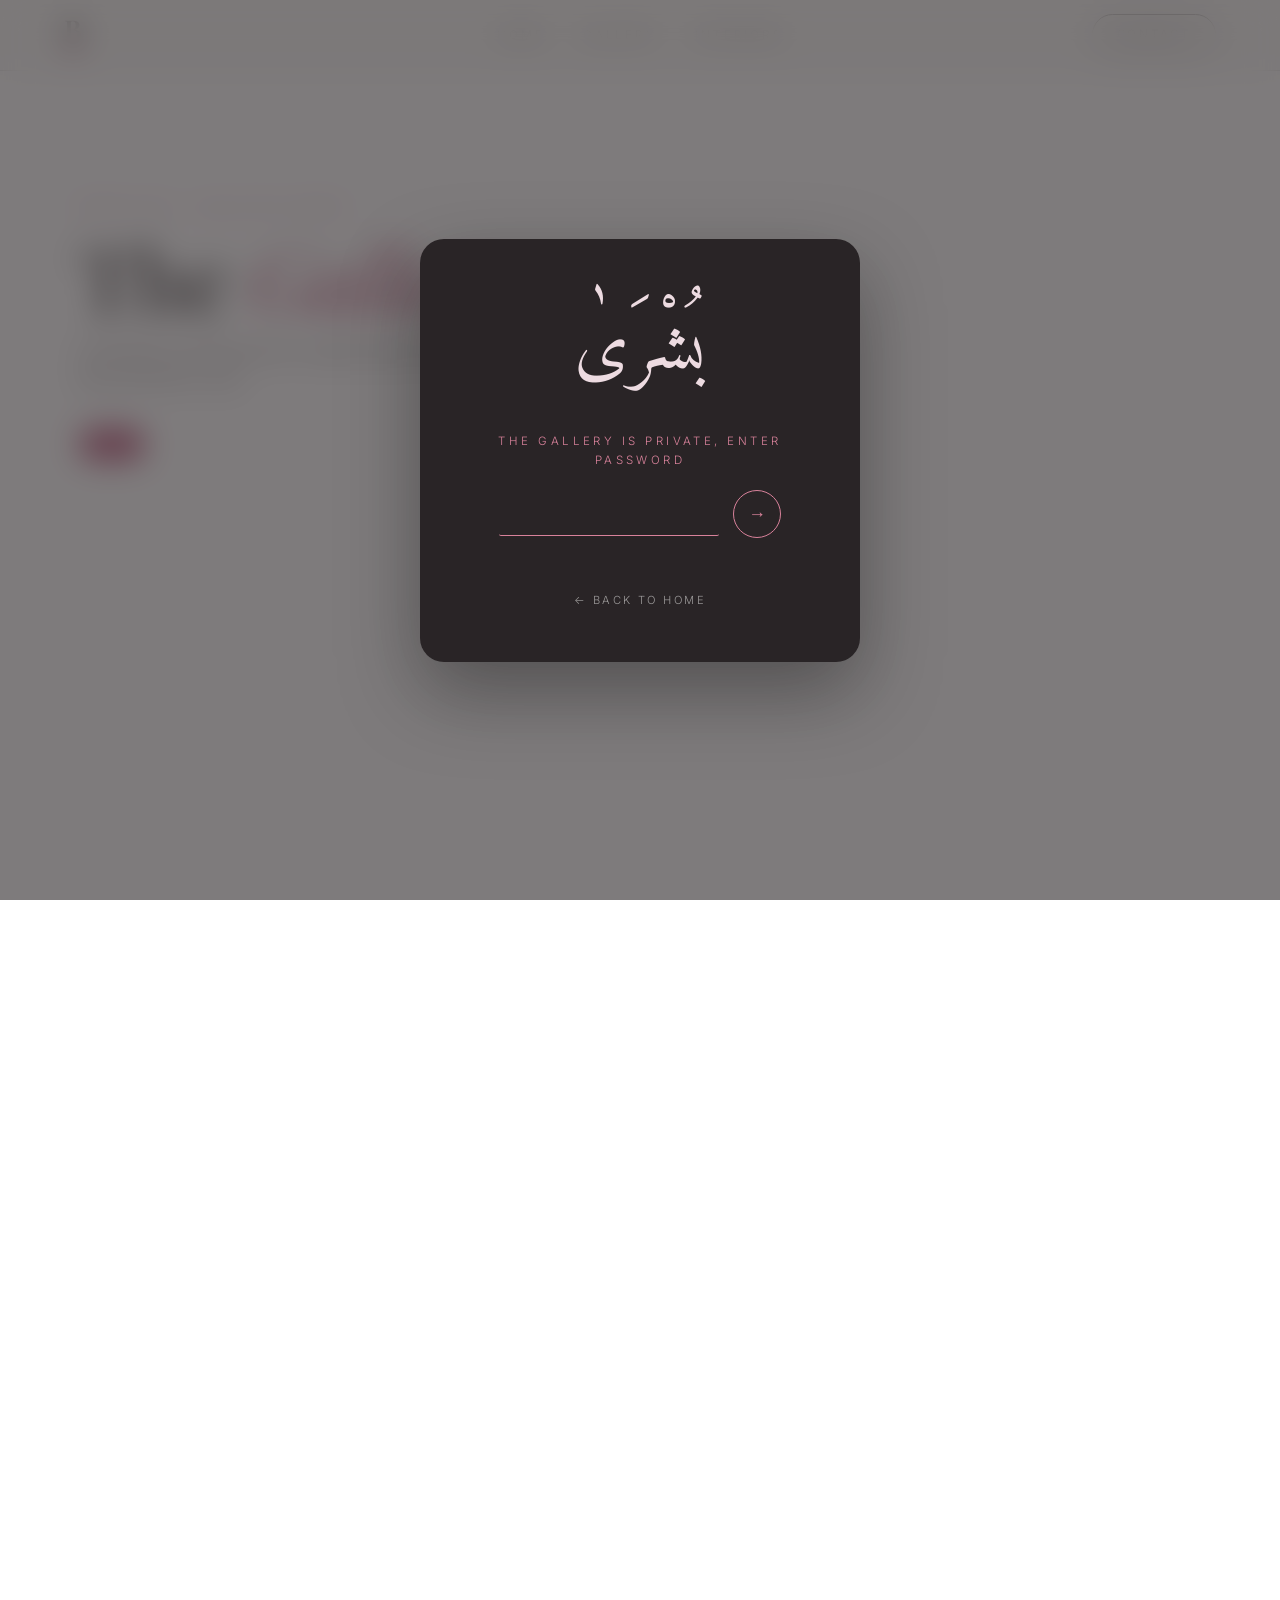
==== gallery/index.html @ fc24ad53 "Open the site; gate only the gallery behind a password popup - Remove the full-screen password gate " ====
<!DOCTYPE html>
<html lang="en">
<head>
  <meta charset="UTF-8" />
  <meta name="viewport" content="width=device-width, initial-scale=1.0" />
  <title>Gallery · Boshra</title>
  <meta name="description" content="Boshra, modest fashion model. The full gallery: campaigns and editorials for modest fashion brands." />
  <meta property="og:type" content="website" />
  <meta property="og:url" content="https://boshrabelal.com/gallery" />
  <meta property="og:title" content="Gallery · Boshra" />
  <meta property="og:description" content="Campaigns and editorials for modest fashion brands." />
  <link rel="canonical" href="https://boshrabelal.com/gallery" />
  <meta name="theme-color" content="#292426" />
  <link rel="icon" href="/assets/favicon.svg?v=40" type="image/svg+xml" />
  <link rel="apple-touch-icon" href="/assets/notion/dot-pink-tile.png?v=40" />
  <link rel="preconnect" href="https://fonts.googleapis.com" />
  <link rel="preconnect" href="https://fonts.gstatic.com" crossorigin />
  <link href="https://fonts.googleapis.com/css2?family=Playfair+Display:ital,wght@0,400;0,500;0,600;1,400;1,500&family=Inter:wght@300;400;500&family=Amiri:ital@0;1&display=swap" rel="stylesheet" />
  <link rel="stylesheet" href="/css/style.css?v=40" />
</head>
<body class="subpage is-locked">

  <!-- Password popup: the photos stay hidden until it is answered -->
  <div class="gate gate--modal" id="gate" hidden>
    <div class="gate__card" role="dialog" aria-modal="true" aria-labelledby="gateLabel">
      <span class="gate__ar" lang="ar" dir="rtl">بُشْرَىٰ</span>
      <p class="gate__label" id="gateLabel">The gallery is private, enter password</p>
      <form class="gate__form" id="gateForm">
        <input class="gate__input" id="gateInput" type="password" inputmode="numeric" autocomplete="off" aria-label="Password" />
        <button class="gate__btn" type="submit" aria-label="Enter">→</button>
      </form>
      <p class="gate__error" id="gateError" role="alert"></p>
      <a class="gate__back" href="/">← Back to home</a>
    </div>
  </div>

  <!-- Scroll progress -->
  <div class="progress" id="progress" aria-hidden="true"></div>

  <!-- Header -->
  <header class="header is-scrolled" id="header">
    <a href="/" class="header__logo" aria-label="Boshra, home"><span class="header__logo-b">B</span><span class="header__logo-dot" aria-hidden="true"></span></a>
    <nav class="header__nav" id="nav">
      <a href="/">Home</a>
      <a href="/gallery" aria-current="page">Gallery</a>
      <a href="/interiors">Interiors</a>
      <a href="/#contact" class="nav__contact">Contact</a>
    </nav>
    <a href="/#contact" class="header__cta">Contact</a>
    <button class="header__burger" id="burger" aria-label="Menu" aria-expanded="false" aria-controls="nav">
      <span></span><span></span>
    </button>
  </header>

  <main>

    <!-- Page head -->
    <section class="pagehead section">
      <p class="pagehead__eyebrow reveal">Modeling · Selected Work</p>
      <h1 class="pagehead__title reveal">The <em>Gallery</em></h1>
      <p class="pagehead__sub reveal">Campaigns and editorials for modest fashion brands. Filter by brand, tap any photo to view.</p>

      <div class="chips reveal">
        <button class="chip is-active" data-brand="all">All</button>

        <div class="filter" id="filter">
          <button class="chip chip--filter" id="filterBtn" aria-haspopup="listbox" aria-expanded="false">
            <svg viewBox="0 0 24 24" width="13" height="13" fill="none" stroke="currentColor" stroke-width="1.8" aria-hidden="true">
              <path d="M3 5h18M6 12h12M10 19h4" stroke-linecap="round"/>
            </svg>
            <span id="filterLabel">Filter by brand</span>
            <i class="filter__caret" aria-hidden="true"></i>
          </button>
          <div class="filter__menu" id="filterMenu" role="listbox" aria-label="Brands">
            <button class="filter__opt" role="option" aria-selected="false" data-brand="jude">Jude × Judelle</button>
            <button class="filter__opt" role="option" aria-selected="false" data-brand="tajan">Tajan Hijab</button>
            <button class="filter__opt" role="option" aria-selected="false" data-brand="blackcloset">The Black Closet</button>
            <button class="filter__opt" role="option" aria-selected="false" data-brand="sumaya">Sumaya Couture</button>
            <button class="filter__opt" role="option" aria-selected="false" data-brand="haize">Haize the Label</button>
            <button class="filter__opt" role="option" aria-selected="false" data-brand="bynusayba">By Nusayba</button>
            <button class="filter__opt" role="option" aria-selected="false" data-brand="hayaa">Hayaa Fashion</button>
            <button class="filter__opt" role="option" aria-selected="false" data-brand="ibriz">Ibriz Abaya</button>
            <button class="filter__opt" role="option" aria-selected="false" data-brand="jamila">Jamila</button>
            <button class="filter__opt" role="option" aria-selected="false" data-brand="lilly">Lilly</button>
            <button class="filter__opt" role="option" aria-selected="false" data-brand="modesty">Modesty Abaya</button>
            <button class="filter__opt" role="option" aria-selected="false" data-brand="qibla">Qibla</button>
            <button class="filter__opt" role="option" aria-selected="false" data-brand="sjaal">Sjaal</button>
          </div>
        </div>
      </div>
    </section>

    <!-- Grid -->
    <section class="section" style="padding-top: 2.5rem;">
      <div class="ggrid" id="ggrid">
        <figure class="gitem" data-brand="jude" data-name="Jude × Judelle">
          <img src="/assets/gallery/jude/01.jpg" alt="Boshra for Jude × Judelle" loading="lazy" decoding="async" />
          <figcaption>Jude × Judelle</figcaption>
        </figure>
        <figure class="gitem" data-brand="jude" data-name="Jude × Judelle">
          <img src="/assets/gallery/jude/02.jpg" alt="Boshra for Jude × Judelle" loading="lazy" decoding="async" />
          <figcaption>Jude × Judelle</figcaption>
        </figure>
        <figure class="gitem" data-brand="jude" data-name="Jude × Judelle">
          <img src="/assets/gallery/jude/03.jpg" alt="Boshra for Jude × Judelle" loading="lazy" decoding="async" />
          <figcaption>Jude × Judelle</figcaption>
        </figure>
        <figure class="gitem" data-brand="jude" data-name="Jude × Judelle">
          <img src="/assets/gallery/jude/04.jpg" alt="Boshra for Jude × Judelle" loading="lazy" decoding="async" />
          <figcaption>Jude × Judelle</figcaption>
        </figure>
        <figure class="gitem" data-brand="jude" data-name="Jude × Judelle">
          <img src="/assets/gallery/jude/05.jpg" alt="Boshra for Jude × Judelle" loading="lazy" decoding="async" />
          <figcaption>Jude × Judelle</figcaption>
        </figure>
        <figure class="gitem" data-brand="jude" data-name="Jude × Judelle">
          <img src="/assets/gallery/jude/06.jpg" alt="Boshra for Jude × Judelle" loading="lazy" decoding="async" />
          <figcaption>Jude × Judelle</figcaption>
        </figure>
        <figure class="gitem" data-brand="jude" data-name="Jude × Judelle">
          <img src="/assets/gallery/jude/07.jpg" alt="Boshra for Jude × Judelle" loading="lazy" decoding="async" />
          <figcaption>Jude × Judelle</figcaption>
        </figure>
        <figure class="gitem" data-brand="jude" data-name="Jude × Judelle">
          <img src="/assets/gallery/jude/08.jpg" alt="Boshra for Jude × Judelle" loading="lazy" decoding="async" />
          <figcaption>Jude × Judelle</figcaption>
        </figure>
        <figure class="gitem" data-brand="tajan" data-name="Tajan Hijab">
          <img src="/assets/gallery/tajan/01.jpg" alt="Boshra for Tajan Hijab" loading="lazy" decoding="async" />
          <figcaption>Tajan Hijab</figcaption>
        </figure>
        <figure class="gitem" data-brand="tajan" data-name="Tajan Hijab">
          <img src="/assets/gallery/tajan/02.jpg" alt="Boshra for Tajan Hijab" loading="lazy" decoding="async" />
          <figcaption>Tajan Hijab</figcaption>
        </figure>
        <figure class="gitem" data-brand="tajan" data-name="Tajan Hijab">
          <img src="/assets/gallery/tajan/03.jpg" alt="Boshra for Tajan Hijab" loading="lazy" decoding="async" />
          <figcaption>Tajan Hijab</figcaption>
        </figure>
        <figure class="gitem" data-brand="tajan" data-name="Tajan Hijab">
          <img src="/assets/gallery/tajan/04.jpg" alt="Boshra for Tajan Hijab" loading="lazy" decoding="async" />
          <figcaption>Tajan Hijab</figcaption>
        </figure>
        <figure class="gitem" data-brand="tajan" data-name="Tajan Hijab">
          <img src="/assets/gallery/tajan/05.jpg" alt="Boshra for Tajan Hijab" loading="lazy" decoding="async" />
          <figcaption>Tajan Hijab</figcaption>
        </figure>
        <figure class="gitem" data-brand="tajan" data-name="Tajan Hijab">
          <img src="/assets/gallery/tajan/06.jpg" alt="Boshra for Tajan Hijab" loading="lazy" decoding="async" />
          <figcaption>Tajan Hijab</figcaption>
        </figure>
        <figure class="gitem" data-brand="tajan" data-name="Tajan Hijab">
          <img src="/assets/gallery/tajan/07.jpg" alt="Boshra for Tajan Hijab" loading="lazy" decoding="async" />
          <figcaption>Tajan Hijab</figcaption>
        </figure>
        <figure class="gitem" data-brand="tajan" data-name="Tajan Hijab">
          <img src="/assets/gallery/tajan/08.jpg" alt="Boshra for Tajan Hijab" loading="lazy" decoding="async" />
          <figcaption>Tajan Hijab</figcaption>
        </figure>
        <figure class="gitem" data-brand="blackcloset" data-name="The Black Closet">
          <img src="/assets/gallery/blackcloset/01.jpg" alt="Boshra for The Black Closet" loading="lazy" decoding="async" />
          <figcaption>The Black Closet</figcaption>
        </figure>
        <figure class="gitem" data-brand="blackcloset" data-name="The Black Closet">
          <img src="/assets/gallery/blackcloset/02.jpg" alt="Boshra for The Black Closet" loading="lazy" decoding="async" />
          <figcaption>The Black Closet</figcaption>
        </figure>
        <figure class="gitem" data-brand="blackcloset" data-name="The Black Closet">
          <img src="/assets/gallery/blackcloset/03.jpg" alt="Boshra for The Black Closet" loading="lazy" decoding="async" />
          <figcaption>The Black Closet</figcaption>
        </figure>
        <figure class="gitem" data-brand="blackcloset" data-name="The Black Closet">
          <img src="/assets/gallery/blackcloset/04.jpg" alt="Boshra for The Black Closet" loading="lazy" decoding="async" />
          <figcaption>The Black Closet</figcaption>
        </figure>
        <figure class="gitem" data-brand="blackcloset" data-name="The Black Closet">
          <img src="/assets/gallery/blackcloset/05.jpg" alt="Boshra for The Black Closet" loading="lazy" decoding="async" />
          <figcaption>The Black Closet</figcaption>
        </figure>
        <figure class="gitem" data-brand="blackcloset" data-name="The Black Closet">
          <img src="/assets/gallery/blackcloset/06.jpg" alt="Boshra for The Black Closet" loading="lazy" decoding="async" />
          <figcaption>The Black Closet</figcaption>
        </figure>
        <figure class="gitem" data-brand="blackcloset" data-name="The Black Closet">
          <img src="/assets/gallery/blackcloset/07.jpg" alt="Boshra for The Black Closet" loading="lazy" decoding="async" />
          <figcaption>The Black Closet</figcaption>
        </figure>
        <figure class="gitem" data-brand="blackcloset" data-name="The Black Closet">
          <img src="/assets/gallery/blackcloset/08.jpg" alt="Boshra for The Black Closet" loading="lazy" decoding="async" />
          <figcaption>The Black Closet</figcaption>
        </figure>
        <figure class="gitem" data-brand="sumaya" data-name="Sumaya Couture">
          <img src="/assets/gallery/sumaya/01.jpg" alt="Boshra for Sumaya Couture" loading="lazy" decoding="async" />
          <figcaption>Sumaya Couture</figcaption>
        </figure>
        <figure class="gitem" data-brand="sumaya" data-name="Sumaya Couture">
          <img src="/assets/gallery/sumaya/02.jpg" alt="Boshra for Sumaya Couture" loading="lazy" decoding="async" />
          <figcaption>Sumaya Couture</figcaption>
        </figure>
        <figure class="gitem" data-brand="sumaya" data-name="Sumaya Couture">
          <img src="/assets/gallery/sumaya/03.jpg" alt="Boshra for Sumaya Couture" loading="lazy" decoding="async" />
          <figcaption>Sumaya Couture</figcaption>
        </figure>
        <figure class="gitem" data-brand="sumaya" data-name="Sumaya Couture">
          <img src="/assets/gallery/sumaya/04.jpg" alt="Boshra for Sumaya Couture" loading="lazy" decoding="async" />
          <figcaption>Sumaya Couture</figcaption>
        </figure>
        <figure class="gitem" data-brand="sumaya" data-name="Sumaya Couture">
          <img src="/assets/gallery/sumaya/05.jpg" alt="Boshra for Sumaya Couture" loading="lazy" decoding="async" />
          <figcaption>Sumaya Couture</figcaption>
        </figure>
        <figure class="gitem" data-brand="sumaya" data-name="Sumaya Couture">
          <img src="/assets/gallery/sumaya/06.jpg" alt="Boshra for Sumaya Couture" loading="lazy" decoding="async" />
          <figcaption>Sumaya Couture</figcaption>
        </figure>
        <figure class="gitem" data-brand="sumaya" data-name="Sumaya Couture">
          <img src="/assets/gallery/sumaya/07.jpg" alt="Boshra for Sumaya Couture" loading="lazy" decoding="async" />
          <figcaption>Sumaya Couture</figcaption>
        </figure>
        <figure class="gitem" data-brand="sumaya" data-name="Sumaya Couture">
          <img src="/assets/gallery/sumaya/08.jpg" alt="Boshra for Sumaya Couture" loading="lazy" decoding="async" />
          <figcaption>Sumaya Couture</figcaption>
        </figure>
        <figure class="gitem" data-brand="haize" data-name="Haize the Label">
          <img src="/assets/gallery/haize/01.jpg" alt="Boshra for Haize the Label" loading="lazy" decoding="async" />
          <figcaption>Haize the Label</figcaption>
        </figure>
        <figure class="gitem" data-brand="haize" data-name="Haize the Label">
          <img src="/assets/gallery/haize/02.jpg" alt="Boshra for Haize the Label" loading="lazy" decoding="async" />
          <figcaption>Haize the Label</figcaption>
        </figure>
        <figure class="gitem" data-brand="haize" data-name="Haize the Label">
          <img src="/assets/gallery/haize/03.jpg" alt="Boshra for Haize the Label" loading="lazy" decoding="async" />
          <figcaption>Haize the Label</figcaption>
        </figure>
        <figure class="gitem" data-brand="haize" data-name="Haize the Label">
          <img src="/assets/gallery/haize/04.jpg" alt="Boshra for Haize the Label" loading="lazy" decoding="async" />
          <figcaption>Haize the Label</figcaption>
        </figure>
        <figure class="gitem" data-brand="haize" data-name="Haize the Label">
          <img src="/assets/gallery/haize/05.jpg" alt="Boshra for Haize the Label" loading="lazy" decoding="async" />
          <figcaption>Haize the Label</figcaption>
        </figure>
        <figure class="gitem" data-brand="haize" data-name="Haize the Label">
          <img src="/assets/gallery/haize/06.jpg" alt="Boshra for Haize the Label" loading="lazy" decoding="async" />
          <figcaption>Haize the Label</figcaption>
        </figure>
        <figure class="gitem" data-brand="haize" data-name="Haize the Label">
          <img src="/assets/gallery/haize/07.jpg" alt="Boshra for Haize the Label" loading="lazy" decoding="async" />
          <figcaption>Haize the Label</figcaption>
        </figure>
        <figure class="gitem" data-brand="haize" data-name="Haize the Label">
          <img src="/assets/gallery/haize/08.jpg" alt="Boshra for Haize the Label" loading="lazy" decoding="async" />
          <figcaption>Haize the Label</figcaption>
        </figure>
        <figure class="gitem" data-brand="bynusayba" data-name="By Nusayba">
          <img src="/assets/gallery/bynusayba/01.jpg" alt="Boshra for By Nusayba" loading="lazy" decoding="async" />
          <figcaption>By Nusayba</figcaption>
        </figure>
        <figure class="gitem" data-brand="bynusayba" data-name="By Nusayba">
          <img src="/assets/gallery/bynusayba/02.jpg" alt="Boshra for By Nusayba" loading="lazy" decoding="async" />
          <figcaption>By Nusayba</figcaption>
        </figure>
        <figure class="gitem" data-brand="bynusayba" data-name="By Nusayba">
          <img src="/assets/gallery/bynusayba/03.jpg" alt="Boshra for By Nusayba" loading="lazy" decoding="async" />
          <figcaption>By Nusayba</figcaption>
        </figure>
        <figure class="gitem" data-brand="bynusayba" data-name="By Nusayba">
          <img src="/assets/gallery/bynusayba/04.jpg" alt="Boshra for By Nusayba" loading="lazy" decoding="async" />
          <figcaption>By Nusayba</figcaption>
        </figure>
        <figure class="gitem" data-brand="bynusayba" data-name="By Nusayba">
          <img src="/assets/gallery/bynusayba/05.jpg" alt="Boshra for By Nusayba" loading="lazy" decoding="async" />
          <figcaption>By Nusayba</figcaption>
        </figure>
        <figure class="gitem" data-brand="bynusayba" data-name="By Nusayba">
          <img src="/assets/gallery/bynusayba/06.jpg" alt="Boshra for By Nusayba" loading="lazy" decoding="async" />
          <figcaption>By Nusayba</figcaption>
        </figure>
        <figure class="gitem" data-brand="bynusayba" data-name="By Nusayba">
          <img src="/assets/gallery/bynusayba/07.jpg" alt="Boshra for By Nusayba" loading="lazy" decoding="async" />
          <figcaption>By Nusayba</figcaption>
        </figure>
        <figure class="gitem" data-brand="bynusayba" data-name="By Nusayba">
          <img src="/assets/gallery/bynusayba/08.jpg" alt="Boshra for By Nusayba" loading="lazy" decoding="async" />
          <figcaption>By Nusayba</figcaption>
        </figure>
        <figure class="gitem" data-brand="hayaa" data-name="Hayaa Fashion">
          <img src="/assets/gallery/hayaa/01.jpg" alt="Boshra for Hayaa Fashion" loading="lazy" decoding="async" />
          <figcaption>Hayaa Fashion</figcaption>
        </figure>
        <figure class="gitem" data-brand="hayaa" data-name="Hayaa Fashion">
          <img src="/assets/gallery/hayaa/02.jpg" alt="Boshra for Hayaa Fashion" loading="lazy" decoding="async" />
          <figcaption>Hayaa Fashion</figcaption>
        </figure>
        <figure class="gitem" data-brand="hayaa" data-name="Hayaa Fashion">
          <img src="/assets/gallery/hayaa/03.jpg" alt="Boshra for Hayaa Fashion" loading="lazy" decoding="async" />
          <figcaption>Hayaa Fashion</figcaption>
        </figure>
        <figure class="gitem" data-brand="hayaa" data-name="Hayaa Fashion">
          <img src="/assets/gallery/hayaa/04.jpg" alt="Boshra for Hayaa Fashion" loading="lazy" decoding="async" />
          <figcaption>Hayaa Fashion</figcaption>
        </figure>
        <figure class="gitem" data-brand="hayaa" data-name="Hayaa Fashion">
          <img src="/assets/gallery/hayaa/05.jpg" alt="Boshra for Hayaa Fashion" loading="lazy" decoding="async" />
          <figcaption>Hayaa Fashion</figcaption>
        </figure>
        <figure class="gitem" data-brand="hayaa" data-name="Hayaa Fashion">
          <img src="/assets/gallery/hayaa/06.jpg" alt="Boshra for Hayaa Fashion" loading="lazy" decoding="async" />
          <figcaption>Hayaa Fashion</figcaption>
        </figure>
        <figure class="gitem" data-brand="hayaa" data-name="Hayaa Fashion">
          <img src="/assets/gallery/hayaa/07.jpg" alt="Boshra for Hayaa Fashion" loading="lazy" decoding="async" />
          <figcaption>Hayaa Fashion</figcaption>
        </figure>
        <figure class="gitem" data-brand="hayaa" data-name="Hayaa Fashion">
          <img src="/assets/gallery/hayaa/08.jpg" alt="Boshra for Hayaa Fashion" loading="lazy" decoding="async" />
          <figcaption>Hayaa Fashion</figcaption>
        </figure>
        <figure class="gitem" data-brand="ibriz" data-name="Ibriz Abaya">
          <img src="/assets/gallery/ibriz/01.jpg" alt="Boshra for Ibriz Abaya" loading="lazy" decoding="async" />
          <figcaption>Ibriz Abaya</figcaption>
        </figure>
        <figure class="gitem" data-brand="ibriz" data-name="Ibriz Abaya">
          <img src="/assets/gallery/ibriz/02.jpg" alt="Boshra for Ibriz Abaya" loading="lazy" decoding="async" />
          <figcaption>Ibriz Abaya</figcaption>
        </figure>
        <figure class="gitem" data-brand="ibriz" data-name="Ibriz Abaya">
          <img src="/assets/gallery/ibriz/03.jpg" alt="Boshra for Ibriz Abaya" loading="lazy" decoding="async" />
          <figcaption>Ibriz Abaya</figcaption>
        </figure>
        <figure class="gitem" data-brand="ibriz" data-name="Ibriz Abaya">
          <img src="/assets/gallery/ibriz/04.jpg" alt="Boshra for Ibriz Abaya" loading="lazy" decoding="async" />
          <figcaption>Ibriz Abaya</figcaption>
        </figure>
        <figure class="gitem" data-brand="ibriz" data-name="Ibriz Abaya">
          <img src="/assets/gallery/ibriz/05.jpg" alt="Boshra for Ibriz Abaya" loading="lazy" decoding="async" />
          <figcaption>Ibriz Abaya</figcaption>
        </figure>
        <figure class="gitem" data-brand="ibriz" data-name="Ibriz Abaya">
          <img src="/assets/gallery/ibriz/06.jpg" alt="Boshra for Ibriz Abaya" loading="lazy" decoding="async" />
          <figcaption>Ibriz Abaya</figcaption>
        </figure>
        <figure class="gitem" data-brand="ibriz" data-name="Ibriz Abaya">
          <img src="/assets/gallery/ibriz/07.jpg" alt="Boshra for Ibriz Abaya" loading="lazy" decoding="async" />
          <figcaption>Ibriz Abaya</figcaption>
        </figure>
        <figure class="gitem" data-brand="ibriz" data-name="Ibriz Abaya">
          <img src="/assets/gallery/ibriz/08.jpg" alt="Boshra for Ibriz Abaya" loading="lazy" decoding="async" />
          <figcaption>Ibriz Abaya</figcaption>
        </figure>
        <figure class="gitem" data-brand="jamila" data-name="Jamila">
          <img src="/assets/gallery/jamila/01.jpg" alt="Boshra for Jamila" loading="lazy" decoding="async" />
          <figcaption>Jamila</figcaption>
        </figure>
        <figure class="gitem" data-brand="jamila" data-name="Jamila">
          <img src="/assets/gallery/jamila/02.jpg" alt="Boshra for Jamila" loading="lazy" decoding="async" />
          <figcaption>Jamila</figcaption>
        </figure>
        <figure class="gitem" data-brand="jamila" data-name="Jamila">
          <img src="/assets/gallery/jamila/03.jpg" alt="Boshra for Jamila" loading="lazy" decoding="async" />
          <figcaption>Jamila</figcaption>
        </figure>
        <figure class="gitem" data-brand="jamila" data-name="Jamila">
          <img src="/assets/gallery/jamila/04.jpg" alt="Boshra for Jamila" loading="lazy" decoding="async" />
          <figcaption>Jamila</figcaption>
        </figure>
        <figure class="gitem" data-brand="jamila" data-name="Jamila">
          <img src="/assets/gallery/jamila/05.jpg" alt="Boshra for Jamila" loading="lazy" decoding="async" />
          <figcaption>Jamila</figcaption>
        </figure>
        <figure class="gitem" data-brand="jamila" data-name="Jamila">
          <img src="/assets/gallery/jamila/06.jpg" alt="Boshra for Jamila" loading="lazy" decoding="async" />
          <figcaption>Jamila</figcaption>
        </figure>
        <figure class="gitem" data-brand="jamila" data-name="Jamila">
          <img src="/assets/gallery/jamila/07.jpg" alt="Boshra for Jamila" loading="lazy" decoding="async" />
          <figcaption>Jamila</figcaption>
        </figure>
        <figure class="gitem" data-brand="jamila" data-name="Jamila">
          <img src="/assets/gallery/jamila/08.jpg" alt="Boshra for Jamila" loading="lazy" decoding="async" />
          <figcaption>Jamila</figcaption>
        </figure>
        <figure class="gitem" data-brand="lilly" data-name="Lilly">
          <img src="/assets/gallery/lilly/01.jpg" alt="Boshra for Lilly" loading="lazy" decoding="async" />
          <figcaption>Lilly</figcaption>
        </figure>
        <figure class="gitem" data-brand="lilly" data-name="Lilly">
          <img src="/assets/gallery/lilly/02.jpg" alt="Boshra for Lilly" loading="lazy" decoding="async" />
          <figcaption>Lilly</figcaption>
        </figure>
        <figure class="gitem" data-brand="lilly" data-name="Lilly">
          <img src="/assets/gallery/lilly/03.jpg" alt="Boshra for Lilly" loading="lazy" decoding="async" />
          <figcaption>Lilly</figcaption>
        </figure>
        <figure class="gitem" data-brand="lilly" data-name="Lilly">
          <img src="/assets/gallery/lilly/04.jpg" alt="Boshra for Lilly" loading="lazy" decoding="async" />
          <figcaption>Lilly</figcaption>
        </figure>
        <figure class="gitem" data-brand="lilly" data-name="Lilly">
          <img src="/assets/gallery/lilly/05.jpg" alt="Boshra for Lilly" loading="lazy" decoding="async" />
          <figcaption>Lilly</figcaption>
        </figure>
        <figure class="gitem" data-brand="lilly" data-name="Lilly">
          <img src="/assets/gallery/lilly/06.jpg" alt="Boshra for Lilly" loading="lazy" decoding="async" />
          <figcaption>Lilly</figcaption>
        </figure>
        <figure class="gitem" data-brand="lilly" data-name="Lilly">
          <img src="/assets/gallery/lilly/07.jpg" alt="Boshra for Lilly" loading="lazy" decoding="async" />
          <figcaption>Lilly</figcaption>
        </figure>
        <figure class="gitem" data-brand="lilly" data-name="Lilly">
          <img src="/assets/gallery/lilly/08.jpg" alt="Boshra for Lilly" loading="lazy" decoding="async" />
          <figcaption>Lilly</figcaption>
        </figure>
        <figure class="gitem" data-brand="modesty" data-name="Modesty Abaya">
          <img src="/assets/gallery/modesty/01.jpg" alt="Boshra for Modesty Abaya" loading="lazy" decoding="async" />
          <figcaption>Modesty Abaya</figcaption>
        </figure>
        <figure class="gitem" data-brand="modesty" data-name="Modesty Abaya">
          <img src="/assets/gallery/modesty/02.jpg" alt="Boshra for Modesty Abaya" loading="lazy" decoding="async" />
          <figcaption>Modesty Abaya</figcaption>
        </figure>
        <figure class="gitem" data-brand="modesty" data-name="Modesty Abaya">
          <img src="/assets/gallery/modesty/03.jpg" alt="Boshra for Modesty Abaya" loading="lazy" decoding="async" />
          <figcaption>Modesty Abaya</figcaption>
        </figure>
        <figure class="gitem" data-brand="modesty" data-name="Modesty Abaya">
          <img src="/assets/gallery/modesty/04.jpg" alt="Boshra for Modesty Abaya" loading="lazy" decoding="async" />
          <figcaption>Modesty Abaya</figcaption>
        </figure>
        <figure class="gitem" data-brand="modesty" data-name="Modesty Abaya">
          <img src="/assets/gallery/modesty/05.jpg" alt="Boshra for Modesty Abaya" loading="lazy" decoding="async" />
          <figcaption>Modesty Abaya</figcaption>
        </figure>
        <figure class="gitem" data-brand="modesty" data-name="Modesty Abaya">
          <img src="/assets/gallery/modesty/06.jpg" alt="Boshra for Modesty Abaya" loading="lazy" decoding="async" />
          <figcaption>Modesty Abaya</figcaption>
        </figure>
        <figure class="gitem" data-brand="modesty" data-name="Modesty Abaya">
          <img src="/assets/gallery/modesty/07.jpg" alt="Boshra for Modesty Abaya" loading="lazy" decoding="async" />
          <figcaption>Modesty Abaya</figcaption>
        </figure>
        <figure class="gitem" data-brand="modesty" data-name="Modesty Abaya">
          <img src="/assets/gallery/modesty/08.jpg" alt="Boshra for Modesty Abaya" loading="lazy" decoding="async" />
          <figcaption>Modesty Abaya</figcaption>
        </figure>
        <figure class="gitem" data-brand="qibla" data-name="Qibla">
          <img src="/assets/gallery/qibla/01.jpg" alt="Boshra for Qibla" loading="lazy" decoding="async" />
          <figcaption>Qibla</figcaption>
        </figure>
        <figure class="gitem" data-brand="qibla" data-name="Qibla">
          <img src="/assets/gallery/qibla/02.jpg" alt="Boshra for Qibla" loading="lazy" decoding="async" />
          <figcaption>Qibla</figcaption>
        </figure>
        <figure class="gitem" data-brand="qibla" data-name="Qibla">
          <img src="/assets/gallery/qibla/03.jpg" alt="Boshra for Qibla" loading="lazy" decoding="async" />
          <figcaption>Qibla</figcaption>
        </figure>
        <figure class="gitem" data-brand="qibla" data-name="Qibla">
          <img src="/assets/gallery/qibla/04.jpg" alt="Boshra for Qibla" loading="lazy" decoding="async" />
          <figcaption>Qibla</figcaption>
        </figure>
        <figure class="gitem" data-brand="qibla" data-name="Qibla">
          <img src="/assets/gallery/qibla/05.jpg" alt="Boshra for Qibla" loading="lazy" decoding="async" />
          <figcaption>Qibla</figcaption>
        </figure>
        <figure class="gitem" data-brand="qibla" data-name="Qibla">
          <img src="/assets/gallery/qibla/06.jpg" alt="Boshra for Qibla" loading="lazy" decoding="async" />
          <figcaption>Qibla</figcaption>
        </figure>
        <figure class="gitem" data-brand="qibla" data-name="Qibla">
          <img src="/assets/gallery/qibla/07.jpg" alt="Boshra for Qibla" loading="lazy" decoding="async" />
          <figcaption>Qibla</figcaption>
        </figure>
        <figure class="gitem" data-brand="qibla" data-name="Qibla">
          <img src="/assets/gallery/qibla/08.jpg" alt="Boshra for Qibla" loading="lazy" decoding="async" />
          <figcaption>Qibla</figcaption>
        </figure>
        <figure class="gitem" data-brand="sjaal" data-name="Sjaal">
          <img src="/assets/gallery/sjaal/01.jpg" alt="Boshra for Sjaal" loading="lazy" decoding="async" />
          <figcaption>Sjaal</figcaption>
        </figure>
        <figure class="gitem" data-brand="sjaal" data-name="Sjaal">
          <img src="/assets/gallery/sjaal/02.jpg" alt="Boshra for Sjaal" loading="lazy" decoding="async" />
          <figcaption>Sjaal</figcaption>
        </figure>
        <figure class="gitem" data-brand="sjaal" data-name="Sjaal">
          <img src="/assets/gallery/sjaal/03.jpg" alt="Boshra for Sjaal" loading="lazy" decoding="async" />
          <figcaption>Sjaal</figcaption>
        </figure>
        <figure class="gitem" data-brand="sjaal" data-name="Sjaal">
          <img src="/assets/gallery/sjaal/04.jpg" alt="Boshra for Sjaal" loading="lazy" decoding="async" />
          <figcaption>Sjaal</figcaption>
        </figure>
        <figure class="gitem" data-brand="sjaal" data-name="Sjaal">
          <img src="/assets/gallery/sjaal/05.jpg" alt="Boshra for Sjaal" loading="lazy" decoding="async" />
          <figcaption>Sjaal</figcaption>
        </figure>
      </div>
    </section>

    <!-- CTA -->
    <section class="contact section">
      <div class="contact__inner">
        <p class="contact__eyebrow reveal">Bookings · Campaigns</p>
        <h2 class="contact__title reveal">Want photos like<br /><em>these for your brand?</em></h2>
        <div class="contact__actions reveal">
          <a class="btn btn--light btn--lg" href="https://ig.me/m/boshrahijazy" target="_blank" rel="noopener">Message on Instagram</a>
        </div>
      </div>
    </section>
  </main>

  <footer class="footer">
    <p>© <span id="year"></span> Boshra · Model &amp; Interior Designer</p>
  </footer>

  <!-- Lightbox -->
  <div class="lightbox" id="lightbox" aria-hidden="true">
    <button class="lightbox__close" id="lbClose" aria-label="Close">×</button>
    <button class="lightbox__nav lightbox__nav--prev" id="lbPrev" aria-label="Previous">←</button>
    <figure>
      <img id="lbImg" src="" alt="" />
      <figcaption id="lbCap"></figcaption>
    </figure>
    <button class="lightbox__nav lightbox__nav--next" id="lbNext" aria-label="Next">→</button>
  </div>

  <script src="/js/main.js?v=40"></script>
  <script src="/js/gallery.js?v=40"></script>
</body>
</html>
---- css/style.css ----
/* ─────────────────────────────────────────────
   Boshra — Model & Interior Designer
   Palette: white · grey · rose pink · charcoal
   Playfair Display + Inter
   ───────────────────────────────────────────── */

:root {
  --cream: #ffffff;         /* white */
  --cream-2: #f3f3f2;       /* soft grey-white */
  --burgundy: #c06183;      /* deep pink (primary accent) */
  --burgundy-deep: #a84e6e;
  --rose: #d9829b;
  --blush: #eddbe1;         /* pale pink */
  --chocolate: #444041;     /* charcoal grey (text) */
  --plum: #292426;          /* near-black grey (dark sections) */
  --line: rgba(68, 64, 65, 0.15);
  --serif: "Playfair Display", Georgia, serif;
  --sans: "Inter", "Helvetica Neue", sans-serif;
  --arabic: "Amiri", serif;
  --ease: cubic-bezier(0.22, 1, 0.36, 1);
}

* { margin: 0; padding: 0; box-sizing: border-box; }

html { scroll-behavior: smooth; }
/* Kill sideways scroll from decorative overflow (3D carousel, hero drift) —
   `clip` is respected by iOS Safari where `hidden` on body is not */
html, body { overflow-x: clip; }

body {
  font-family: var(--sans);
  font-weight: 300;
  background: var(--cream);
  color: var(--chocolate);
  line-height: 1.7;
  letter-spacing: 0.01em;
  /* no overflow-x: hidden here: it would make body a scroll container and
     break every position: sticky on the site. overflow-x: clip on html/body
     above handles sideways overflow without that side effect. */
}

img { display: block; max-width: 100%; }
a { color: inherit; text-decoration: none; }
ul { list-style: none; }

::selection { background: var(--burgundy); color: var(--cream); }

/* Keyboard focus — visible on both light and dark backgrounds */
:focus-visible {
  outline: 2px solid var(--rose);
  outline-offset: 3px;
  border-radius: 2px;
}
.header:not(.is-scrolled) :focus-visible { outline-color: var(--cream); }

/* ── Password gate ── */
.gate {
  position: fixed; inset: 0; z-index: 1200;
  background: var(--plum);
  display: flex; flex-direction: column;
  align-items: center; justify-content: center;
  gap: 1.2rem;
  padding: 2rem;
  transition: opacity 0.8s var(--ease), visibility 0.8s;
}
.gate.is-open { opacity: 0; visibility: hidden; }

/* Gallery variant: a popup over the page instead of a full screen */
.gate--modal {
  background: rgba(41, 36, 38, 0.6);
  -webkit-backdrop-filter: blur(16px); backdrop-filter: blur(16px);
}
.gate__card {
  width: min(440px, 100%);
  background: var(--plum);
  border-radius: 24px;
  padding: clamp(2.2rem, 5vw, 3.2rem) clamp(1.6rem, 5vw, 3rem);
  display: flex; flex-direction: column; align-items: center; gap: 1.2rem;
  text-align: center;
  box-shadow: 0 30px 80px rgba(0, 0, 0, 0.35);
  animation: gate-in 0.6s var(--ease) both;
}
@keyframes gate-in {
  from { opacity: 0; transform: translateY(14px) scale(0.98); }
  to   { opacity: 1; transform: none; }
}
.gate__back {
  font-size: 0.7rem; letter-spacing: 0.22em; text-transform: uppercase;
  color: rgba(250, 250, 248, 0.55); text-decoration: none;
  transition: color 0.3s;
}
.gate__back:hover { color: var(--cream); }
/* while locked the photos are not on the page at all */
body.is-locked { overflow: hidden; }
.is-locked .ggrid, .is-locked .filter { visibility: hidden; }
.gate__ar {
  font-family: var(--arabic);
  font-size: clamp(2.6rem, 7vw, 4.5rem);
  color: var(--blush);
}
.gate__label {
  font-size: 0.72rem; letter-spacing: 0.3em; text-transform: uppercase;
  color: var(--rose);
}
.gate__form { display: flex; align-items: center; gap: 0.9rem; }
.gate__input {
  width: min(220px, 60vw);
  background: none; border: none;
  border-bottom: 1px solid rgba(250, 250, 248, 0.4);
  color: var(--cream);
  font-family: var(--sans); font-size: 1.4rem; letter-spacing: 0.6em;
  text-align: center;
  padding: 0.5rem 0;
  outline: none;
  transition: border-color 0.3s;
}
.gate__input:focus { border-color: var(--rose); }
.gate__btn {
  width: 48px; height: 48px;
  border-radius: 50%;
  border: 1px solid var(--rose);
  background: none; color: var(--rose);
  font-size: 1.1rem; cursor: pointer;
  transition: background 0.3s, color 0.3s;
}
.gate__btn:hover { background: var(--rose); color: var(--plum); }
.gate__error {
  min-height: 1.2em;
  font-size: 0.78rem; letter-spacing: 0.14em;
  color: var(--rose);
}
.gate.is-wrong .gate__form { animation: shake 0.45s var(--ease); }
@keyframes shake {
  0%, 100% { transform: translateX(0); }
  25% { transform: translateX(-9px); }
  55% { transform: translateX(7px); }
  80% { transform: translateX(-4px); }
}

/* ── Preloader ── */
.preloader {
  position: fixed; inset: 0; z-index: 1000;
  background: var(--plum);
  display: grid; place-items: center;
  transition: opacity 0.9s var(--ease), visibility 0.9s;
}
.preloader__ar {
  font-family: var(--arabic);
  font-size: clamp(3rem, 8vw, 5.5rem);
  color: var(--blush);
  animation: fadeUp 1.1s var(--ease) both;
}
.preloader.is-done { opacity: 0; visibility: hidden; }
@keyframes fadeUp {
  from { opacity: 0; transform: translateY(24px); }
  to { opacity: 1; transform: translateY(0); }
}

/* ── Header ── */
.header {
  position: fixed; top: 0; left: 0; right: 0; z-index: 100;
  display: grid;
  grid-template-columns: 1fr auto 1fr;
  align-items: center;
  padding: 1.4rem clamp(1.5rem, 5vw, 4rem);
  transition: transform 0.5s var(--ease), background 0.4s, padding 0.4s, box-shadow 0.4s;
  /* Over the dark hero at the top */
  color: var(--cream);
}
.header.is-scrolled {
  background: rgba(250, 250, 248, 0.9);
  backdrop-filter: blur(14px);
  -webkit-backdrop-filter: blur(14px);
  padding: 0.9rem clamp(1.5rem, 5vw, 4rem);
  box-shadow: 0 1px 0 var(--line);
  color: var(--chocolate);
}
.header.is-hidden { transform: translateY(-110%); }
.header__logo {
  position: relative;
  justify-self: start;
  display: inline-flex; flex-direction: column; align-items: center;
  line-height: 1;
  padding-bottom: 0.7rem;   /* room for the rotated dot below the letter */
}
.header__logo-b {
  font-family: var(--serif);
  font-size: 1.7rem; font-weight: 600;
  letter-spacing: 0.02em;
}
/* the dot sits under the letter and centred, the way baa (ب) is dotted */
.header__logo-dot {
  position: absolute; left: 50%; bottom: 0;
  transform: translateX(-50%);
  width: 9px; height: 9px;
  border-radius: 1px;
  background: var(--rose);
  /* turned 45 degrees, the way a qalam lays the dot under baa */
  transform: translateX(-50%) rotate(45deg);
  transition: background 0.35s, transform 0.35s var(--ease);
}
.header.is-scrolled .header__logo-dot { background: var(--burgundy); }
.header__logo:hover .header__logo-dot { transform: translateX(-50%) rotate(45deg) scale(1.35); }
.header__nav {
  display: flex; align-items: center; gap: clamp(1.2rem, 3vw, 2.4rem);
  justify-self: center;
}
.header__nav a {
  font-size: 0.74rem; letter-spacing: 0.24em; text-transform: uppercase;
  position: relative; padding: 0.2rem 0;
}
.header__nav a::after {
  content: ""; position: absolute; left: 0; bottom: 0;
  width: 100%; height: 1px; background: currentColor;
  transform: scaleX(0); transform-origin: right;
  transition: transform 0.45s var(--ease);
}
.header__nav a:hover::after { transform: scaleX(1); transform-origin: left; }
.header__cta {
  justify-self: end;
  font-size: 0.72rem; letter-spacing: 0.24em; text-transform: uppercase;
  border: 1px solid currentColor;
  padding: 0.6rem 1.5rem; border-radius: 999px;
  transition: background 0.35s, color 0.35s, border-color 0.35s;
}
.header__cta:hover { background: var(--cream); color: var(--plum); border-color: var(--cream); }
.header.is-scrolled .header__cta:hover { background: var(--burgundy); color: var(--cream); border-color: var(--burgundy); }
.header__burger { display: none; }

/* ── Buttons ── */
.btn {
  display: inline-block;
  font-size: 0.78rem; letter-spacing: 0.24em; text-transform: uppercase;
  padding: 1rem 2.2rem; border-radius: 999px;
  border: 1px solid var(--burgundy);
  transition: transform 0.35s var(--ease), background 0.35s, color 0.35s, box-shadow 0.35s;
}
.btn:hover { transform: translateY(-3px); box-shadow: 0 16px 32px -16px rgba(192, 97, 131, 0.55); }
.btn--solid { background: var(--burgundy); color: var(--cream); }
.btn--solid:hover { background: var(--burgundy-deep); }
.btn--light { background: var(--blush); border-color: var(--blush); color: var(--plum); }
.btn--light:hover { background: var(--rose); border-color: var(--rose); }
.btn--outline { border-color: var(--blush); color: var(--blush); }
.btn--outline:hover { background: var(--blush); color: var(--plum); }
.btn--ghost { color: var(--burgundy); }
.btn--ghost:hover { background: var(--burgundy); color: #fff; }
.btn--lg { padding: 1.2rem 2.8rem; font-size: 0.84rem; }

/* ── Hero (full-bleed editorial) ── */
.hero {
  position: relative;
  height: 100svh; min-height: 620px;
  overflow: hidden;
  background: var(--plum);
  isolation: isolate;
}
/* Blurred, darkened backdrop */
.hero__bg {
  position: absolute; inset: 0; z-index: 0;
  overflow: hidden;
}
.hero__bg img {
  width: 100%; height: 100%;
  object-fit: cover; object-position: 50% 32%;
  filter: grayscale(0.35) brightness(0.62) blur(3px);
  transform: scale(1.12);
  transition: transform 0.6s var(--ease);
  will-change: transform;
}
.hero::after {
  content: ""; position: absolute; inset: 0; z-index: 1;
  background:
    radial-gradient(60% 55% at 50% 34%, transparent 40%, rgba(41, 36, 38, 0.55) 100%),
    linear-gradient(to bottom, rgba(41, 36, 38, 0.55) 0%, transparent 26%, transparent 52%, rgba(41, 36, 38, 0.88) 100%);
  pointer-events: none;
}
/* Sharp focus-frame crop with crosshair */
.hero__focus {
  position: absolute; z-index: 2;
  top: clamp(4.5rem, 11vh, 8.5rem); left: 50%;
  transform: translateX(-50%);
  width: clamp(220px, 30vw, 400px);
  aspect-ratio: 1 / 1;
  overflow: hidden;
  outline: 1px solid rgba(250, 250, 248, 0.5);
  outline-offset: 8px;
  box-shadow:
    0 0 0 1px rgba(250, 250, 248, 0);
  opacity: 0; transform: translateX(-50%) scale(0.94);
  animation: focusIn 1.2s var(--ease) 0.4s forwards;
}
.hero__focus::before, .hero__focus::after {
  /* corner brackets */
  content: ""; position: absolute; width: 22px; height: 22px;
  border: 1px solid var(--cream); z-index: 3;
}
.hero__focus::before { top: 8px; left: 8px; border-right: 0; border-bottom: 0; }
.hero__focus::after { bottom: 8px; right: 8px; border-left: 0; border-top: 0; }
.hero__focus img {
  width: 100%; height: 100%;
  object-fit: cover; object-position: 50% 30%;
  filter: grayscale(0.35) contrast(1.02);
}
.hero__cross {
  position: absolute; top: 50%; left: 50%;
  transform: translate(-50%, -50%);
  color: var(--cream); font-size: 1.3rem; font-weight: 300;
  z-index: 3; text-shadow: 0 1px 4px rgba(0,0,0,0.5);
}
@keyframes focusIn {
  to { opacity: 1; transform: translateX(-50%) scale(1); }
}
/* Corner labels */
.hero__side {
  position: absolute; z-index: 3;
  top: 46%;
  display: flex; flex-direction: column; gap: 0.35rem;
  font-size: 0.72rem; letter-spacing: 0.24em; text-transform: uppercase;
  color: var(--cream);
  opacity: 0; animation: fadeIn 1s var(--ease) 0.7s forwards;
}
.hero__side--left { left: clamp(1.5rem, 5vw, 4rem); }
.hero__side--right { right: clamp(1.5rem, 5vw, 4rem); text-align: right; }
.hero__side span { opacity: 0.82; }
@keyframes fadeIn { to { opacity: 1; } }
/* Giant name across the bottom */
.hero__name {
  position: absolute; z-index: 3;
  left: 0; right: 0; bottom: clamp(5rem, 13vh, 9rem);
  padding: 0 clamp(0.5rem, 2vw, 1.5rem);
  display: flex; align-items: baseline; justify-content: center;
  gap: clamp(0.6rem, 2.5vw, 2rem);
  line-height: 0.9;
  color: var(--cream);
}
.hero__name-en, .hero__name-ar {
  font-size: clamp(3.4rem, 15vw, 12rem);
  font-weight: 500;
  display: inline-block;
  transform: translateY(105%);
}
body.is-loaded .hero__name-en, body.is-loaded .hero__name-ar {
  transform: translateY(0);
  transition: transform 1.1s var(--ease) 0.3s;
}
.hero__name-en { font-family: var(--serif); letter-spacing: -0.02em; }
.hero__name-ar { font-family: var(--arabic); color: var(--rose); }
body.is-loaded .hero__name-ar { transition-delay: 0.42s; }

/* ── Sections ── */
.section { padding: clamp(5rem, 12vh, 8.5rem) clamp(1.5rem, 5vw, 4rem); max-width: 1250px; margin: 0 auto; }
.section__head { margin-bottom: clamp(2.2rem, 5vh, 3.5rem); }
.section__num {
  font-family: var(--serif); font-style: italic;
  color: var(--rose); font-size: 1.1rem;
  display: block; margin-bottom: 0.4rem;
}
.section__title em { color: var(--burgundy); font-style: italic; font-weight: 400; }
.section__title {
  font-family: var(--serif); font-weight: 500;
  font-size: clamp(2.6rem, 6vw, 4.2rem);
  line-height: 1;
}
.section__sub {
  margin-top: 0.9rem;
  font-size: 0.95rem; letter-spacing: 0.06em;
  color: var(--chocolate); opacity: 0.85;
  max-width: 46ch;
}

/* ── Model ── */
.model { border-top: 1px solid var(--line); }
.model__lede {
  font-family: var(--serif); font-size: clamp(1.4rem, 2.8vw, 2rem);
  font-weight: 400; line-height: 1.4;
  max-width: 34ch; margin-bottom: 1.8rem;
  color: var(--chocolate);
}
.model__about {
  max-width: 62ch;
  margin-bottom: clamp(2rem, 5vh, 3rem);
}
/* every paragraph in the intro shares one type scale */
.model__about p {
  font-family: var(--serif);
  font-size: clamp(1.15rem, 2.1vw, 1.5rem);
  font-weight: 400;
  line-height: 1.55;
  color: var(--chocolate);
  margin-bottom: 1.1rem;
}
.model__about em { color: var(--burgundy); font-style: italic; }
.model__sign {
  display: block;
  font-family: var(--arabic);
  font-size: 1.9rem; color: var(--rose);
  margin-top: 0.6rem;
  text-align: right;
}
.model__actions {
  display: flex; flex-wrap: wrap; align-items: center;
  gap: 0.7rem;
  margin-top: clamp(2.4rem, 5vh, 3.5rem);
}
.socialicon {
  display: grid; place-items: center;
  width: 42px; height: 42px;
  border-radius: 50%;
  border: 1px solid var(--line);
  color: var(--burgundy);
  transition: background 0.3s, color 0.3s, border-color 0.3s, transform 0.3s var(--ease);
}
.socialicon:hover {
  background: var(--burgundy); color: #fff;
  border-color: var(--burgundy); transform: translateY(-2px);
}
.model__cards {
  display: grid; grid-template-columns: 1fr 1fr;
  gap: clamp(1.5rem, 4vw, 3.5rem);
  perspective: 1400px;
  max-width: 900px;
}
.card3d { cursor: default; }
.card3d--offset { margin-top: clamp(2rem, 6vh, 5rem); }
.card3d__inner {
  position: relative;
  border-radius: 1.1rem;
  overflow: hidden;
  transform-style: preserve-3d;
  transition: transform 0.5s var(--ease), box-shadow 0.5s var(--ease);
  box-shadow: 0 30px 60px -30px rgba(90, 60, 72, 0.45);
  will-change: transform;
}
.card3d:hover .card3d__inner { box-shadow: 0 45px 80px -35px rgba(90, 60, 72, 0.6); }
.card3d img { width: 100%; aspect-ratio: 3 / 4.2; object-fit: cover; }
.card3d figcaption {
  position: absolute; inset: auto 0 0 0;
  padding: 2.4rem 1.4rem 1.2rem;
  background: linear-gradient(to top, rgba(41, 36, 38, 0.72), transparent);
  color: var(--cream);
  font-family: var(--serif); font-size: 1.3rem;
}
.card3d figcaption span {
  display: block;
  font-family: var(--sans); font-size: 0.64rem;
  letter-spacing: 0.3em; text-transform: uppercase;
  color: var(--blush); margin-bottom: 0.25rem;
}
/* ── Brands 3D carousel ── */
.brands { border-top: 1px solid var(--line); }
.carousel { position: relative; }
.carousel__stage {
  position: relative;
  height: clamp(400px, 58vh, 520px);
  perspective: 1400px;
  transform-style: preserve-3d;
  touch-action: pan-y;
}
.ccard {
  position: absolute;
  top: 50%; left: 50%;
  width: clamp(230px, 26vw, 320px);
  aspect-ratio: 3 / 4.1;
  margin: 0;
  border-radius: 1.1rem;
  overflow: hidden;
  background: var(--plum);
  box-shadow: 0 32px 64px -32px rgba(41, 36, 38, 0.55);
  transition: transform 0.75s var(--ease), opacity 0.75s var(--ease), filter 0.75s var(--ease);
  will-change: transform;
  cursor: pointer;
  user-select: none;
  -webkit-user-select: none;
}
.ccard__photo {
  position: absolute; inset: 0;
  width: 100%; height: 100%;
  object-fit: cover;
  pointer-events: none;
}
.ccard::after {
  content: ""; position: absolute; inset: 0;
  background: linear-gradient(to top, rgba(41, 36, 38, 0.82) 0%, transparent 45%);
}
.ccard__info {
  position: absolute; left: 0; right: 0; bottom: 0; z-index: 1;
  display: grid;
  grid-template-columns: auto 1fr;
  grid-template-rows: auto auto;
  column-gap: 0.8rem;
  align-items: center;
  padding: 1.1rem 1.2rem;
  color: var(--cream);
}
.ccard__logo {
  grid-row: 1 / 3;
  width: 44px; height: 44px;
  border-radius: 50%;
  overflow: hidden;
  border: 1px solid rgba(250, 250, 248, 0.4);
  background: #fff;
  display: grid; place-items: center;
}
.ccard__logo img { width: 100%; height: 100%; object-fit: cover; }
.ccard__logo--mono {
  font-family: var(--serif); font-size: 1.25rem;
  color: var(--burgundy); background: var(--blush);
}
.ccard__info h3 {
  font-family: var(--serif); font-weight: 500;
  font-size: 1.3rem; line-height: 1.1;
}
.ccard__info h3 small { font-size: 0.62em; font-style: italic; font-weight: 400; color: var(--rose); }
.ccard__info p {
  font-size: 0.66rem; letter-spacing: 0.22em; text-transform: uppercase;
  color: var(--rose);
}
.ccard.is-active { cursor: default; }
.ccard.is-active[data-url] { cursor: pointer; }
.carousel__nav {
  display: flex; align-items: center; justify-content: center;
  gap: 1.6rem;
  margin-top: 2rem;
}
.carousel__btn {
  width: 46px; height: 46px;
  border-radius: 50%;
  border: 1px solid var(--burgundy);
  background: none; color: var(--burgundy);
  font-size: 1.05rem; cursor: pointer;
  transition: background 0.3s, color 0.3s, transform 0.3s var(--ease);
}
.carousel__btn:hover { background: var(--burgundy); color: var(--cream); transform: translateY(-2px); }
.carousel__dots { display: flex; gap: 0.6rem; }
.carousel__dot {
  width: 8px; height: 8px;
  border-radius: 50%;
  border: none; padding: 0; cursor: pointer;
  background: var(--blush);
  transition: background 0.3s, transform 0.3s var(--ease);
}
.carousel__dot.is-active { background: var(--burgundy); transform: scale(1.35); }
.brands__cta {
  text-align: center;
  margin-top: clamp(2rem, 4vh, 3rem);
}
.brands__cta p {
  font-family: var(--serif); font-size: clamp(1.25rem, 2.4vw, 1.7rem);
  margin-bottom: 1.6rem;
}

/* ── Interiors ── */
.interiors { border-top: 1px solid var(--line); }
.interiors__grid {
  display: grid; grid-template-columns: 0.9fr 1.1fr;
  gap: clamp(2.5rem, 6vw, 5rem);
  align-items: start;
}

/* Floor-plan panel */
.interiors__panel {
  position: sticky; top: 6.5rem;
  margin: 0;
  background: #fff;
  border: 1px solid var(--line);
  border-radius: 1.2rem;
  padding: 1rem;
  box-shadow: 0 30px 60px -38px rgba(41, 36, 38, 0.4);
}
#spaceCanvas {
  width: 100%;
  aspect-ratio: 460 / 500;
  border-radius: 0.7rem;
  background: var(--cream);
  display: block;
}
.interiors__panel figcaption {
  display: flex; align-items: baseline; justify-content: space-between;
  gap: 1rem;
  padding: 0.9rem 0.4rem 0.2rem;
  font-family: var(--serif); font-size: 1.02rem;
  color: var(--chocolate);
}
.interiors__panel figcaption span {
  font-family: var(--sans);
  font-size: 0.64rem; letter-spacing: 0.26em; text-transform: uppercase;
  color: var(--burgundy);
}

.interiors__lede {
  font-family: var(--serif);
  font-size: clamp(1.25rem, 2.2vw, 1.6rem);
  font-weight: 400; line-height: 1.5;
  color: var(--chocolate);
  max-width: 44ch;
  margin-bottom: 2.2rem;
}
.interiors__services { margin-bottom: 2.4rem; }
.interiors__services li {
  display: flex; gap: 1.5rem;
  align-items: baseline;
  padding: 1.4rem 0;
  border-top: 1px solid var(--line);
}
.interiors__services li:last-child { border-bottom: 1px solid var(--line); }
.interiors__services li > span {
  font-size: 0.72rem; letter-spacing: 0.2em;
  color: var(--burgundy);
  min-width: 2.2rem;
}
.interiors__services h3 {
  font-family: var(--serif); font-weight: 500;
  font-size: 1.3rem; margin-bottom: 0.15rem;
}
.interiors__services p { font-size: 0.92rem; color: var(--chocolate); opacity: 0.85; }
.interiors__actions {
  display: flex; align-items: center; gap: 1.1rem;
}
.iconlink {
  display: grid; place-items: center;
  width: 46px; height: 46px;
  border-radius: 50%;
  border: 1px solid var(--burgundy);
  color: var(--burgundy);
  transition: background 0.3s, color 0.3s, transform 0.3s var(--ease);
}
.iconlink:hover { background: var(--burgundy); color: var(--cream); transform: translateY(-2px); }

.interiors__lede strong { font-weight: 500; color: var(--burgundy); }

/* Past work & projects */
.projects { margin-top: clamp(3rem, 7vh, 4.5rem); }
.projects__list {
  list-style: none;
  border-bottom: 1px solid var(--line);
}
.projects__list li {
  display: grid;
  grid-template-columns: 6.5rem 1fr auto;
  align-items: center;
  gap: clamp(1rem, 3vw, 2.5rem);
  padding: 1.4rem 0.5rem;
  border-top: 1px solid var(--line);
  transition: background 0.35s, padding 0.35s;
}
.projects__list li:hover { background: rgba(237, 219, 225, 0.28); padding-left: 1.1rem; }
.projects__year {
  font-family: var(--serif); font-style: italic;
  color: var(--rose); font-size: 1rem;
}
.projects__list strong {
  display: block;
  font-family: var(--serif); font-weight: 500;
  font-size: clamp(1.15rem, 2.2vw, 1.45rem);
  line-height: 1.25;
}
.projects__list p { font-size: 0.88rem; color: var(--chocolate); opacity: 0.8; }
.projects__tag {
  font-style: normal;
  font-size: 0.64rem; letter-spacing: 0.22em; text-transform: uppercase;
  color: var(--burgundy);
  border: 1px solid var(--burgundy);
  border-radius: 999px;
  padding: 0.4rem 0.9rem;
  white-space: nowrap;
}

/* Experience & education cards */
.xp { margin-top: clamp(3rem, 7vh, 4.5rem); }
.xp__head {
  font-size: 0.72rem; letter-spacing: 0.28em; text-transform: uppercase;
  font-weight: 500; color: var(--burgundy);
  margin-bottom: 1.4rem;
}
.xp__grid {
  display: grid;
  grid-template-columns: repeat(3, 1fr);
  gap: 1.2rem;
}
.xp__card {
  position: relative;
  border: 1px solid var(--line);
  border-radius: 1rem;
  padding: 1.6rem 1.5rem 1.4rem;
  background: #fff;
  overflow: hidden;
  transition: transform 0.35s var(--ease), box-shadow 0.35s var(--ease);
}
.xp__card::before {
  content: ""; position: absolute; top: 0; left: 0; right: 0;
  height: 3px; background: var(--rose);
  transform: scaleX(0); transform-origin: left;
  transition: transform 0.45s var(--ease);
}
.xp__card:hover { transform: translateY(-4px); box-shadow: 0 22px 40px -26px rgba(41, 36, 38, 0.4); }
.xp__card:hover::before { transform: scaleX(1); }
.xp__year {
  display: block;
  font-family: var(--serif); font-style: italic;
  color: var(--rose); font-size: 1rem;
  margin-bottom: 0.5rem;
}
.xp__card strong {
  display: block;
  font-family: var(--serif); font-weight: 500;
  font-size: 1.22rem; line-height: 1.25;
  margin-bottom: 0.3rem;
}
.xp__card p { font-size: 0.85rem; color: var(--chocolate); opacity: 0.8; }

/* ── Contact ── */
.contact {
  max-width: none;
  background: var(--plum);
  color: var(--cream);
  text-align: center;
  border-radius: 2.5rem 2.5rem 0 0;
}
.contact__inner { max-width: 900px; margin: 0 auto; }
.contact__eyebrow {
  font-size: 0.74rem; letter-spacing: 0.38em; text-transform: uppercase;
  color: var(--rose); margin-bottom: 1.8rem;
}
.contact__title {
  font-family: var(--serif); font-weight: 500;
  font-size: clamp(3rem, 8vw, 5.8rem); line-height: 1.02;
  margin-bottom: 3rem;
}
.contact__title em { color: var(--rose); }
.contact__actions { display: flex; justify-content: center; flex-wrap: wrap; gap: 1.2rem; margin-bottom: 3.5rem; }
.contact__links {
  display: flex; justify-content: center; flex-wrap: wrap;
  gap: clamp(1.5rem, 5vw, 3.5rem);
  padding-top: 2.6rem;
  border-top: 1px solid rgba(237, 219, 225, 0.2);
}
.contact__links a {
  font-family: var(--serif); font-size: 1.3rem;
  display: flex; flex-direction: column; gap: 0.15rem;
  transition: color 0.35s;
}
.contact__links a:hover { color: var(--rose); }
.contact__links small {
  font-family: var(--sans); font-size: 0.7rem;
  letter-spacing: 0.2em; text-transform: uppercase; color: var(--blush);
}

/* ── Footer ── */
.footer {
  background: var(--plum); color: rgba(250, 250, 248, 0.72);
  text-align: center;
  padding: 0 1.5rem 3rem;
  font-size: 0.78rem; letter-spacing: 0.12em;
}
/* ── Subpages (gallery / interiors) ── */
.subpage main { padding-top: clamp(5.5rem, 10vh, 7.5rem); }
.pagehead { padding-bottom: 0; }
.pagehead__eyebrow {
  font-size: 0.74rem; letter-spacing: 0.34em; text-transform: uppercase;
  color: var(--burgundy); margin-bottom: 1rem;
}
.pagehead__title {
  font-family: var(--serif); font-weight: 500;
  font-size: clamp(3rem, 8vw, 5.5rem); line-height: 1;
}
.pagehead__title em { color: var(--burgundy); font-weight: 400; }
.pagehead__sub {
  margin-top: 1rem;
  font-size: 1rem; color: var(--chocolate); opacity: 0.85;
  max-width: 52ch;
}

/* ── Gallery filters ── */
.chips {
  position: relative; z-index: 70;
  display: flex; flex-wrap: wrap; gap: 0.6rem;
  margin: 2.2rem 0 0;
}
/* the page head has to outrank the photo grid that follows it */
.pagehead { position: relative; z-index: 60; }
.chip {
  font-family: var(--sans); font-size: 0.74rem;
  letter-spacing: 0.14em; text-transform: uppercase;
  padding: 0.55rem 1.15rem;
  border-radius: 999px;
  border: 1px solid var(--line);
  background: none; color: var(--chocolate);
  cursor: pointer;
  transition: background 0.3s, color 0.3s, border-color 0.3s, transform 0.3s var(--ease);
}
.chip:hover { border-color: var(--burgundy); color: var(--burgundy); transform: translateY(-1px); }
.chip.is-active { background: var(--burgundy); border-color: var(--burgundy); color: #fff; }

/* ── Gallery grid ── */
.ggrid {
  columns: 3;
  column-gap: 1.1rem;
}
.gitem {
  position: relative;
  break-inside: avoid;
  margin: 0 0 1.1rem;
  border-radius: 0.9rem;
  overflow: hidden;
  cursor: zoom-in;
  background: var(--cream-2);
}
.gitem img {
  width: 100%; display: block;
  transition: transform 0.7s var(--ease);
}
.gitem:hover img { transform: scale(1.05); }
.gitem figcaption {
  /* the brand name lives in the lightbox and the filter, not on the tile */
  display: none;
  position: absolute; inset: auto 0 0 0;
  padding: 1.8rem 1rem 0.85rem;
  background: linear-gradient(to top, rgba(41, 36, 38, 0.72), transparent);
  color: #fff;
  font-family: var(--serif); font-size: 1.05rem;
  opacity: 0; transform: translateY(8px);
  transition: opacity 0.4s var(--ease), transform 0.4s var(--ease);
}
.gitem:hover figcaption { opacity: 1; transform: translateY(0); }
.gitem.is-hidden { display: none; }

/* ── Lightbox ── */
.lightbox {
  position: fixed; inset: 0; z-index: 600;
  background: rgba(41, 36, 38, 0.95);
  display: grid; place-items: center;
  opacity: 0; visibility: hidden;
  transition: opacity 0.4s var(--ease), visibility 0.4s;
}
.lightbox.is-open { opacity: 1; visibility: visible; }
.lightbox figure {
  max-width: min(90vw, 640px);
  display: flex; flex-direction: column; gap: 0.8rem;
}
.lightbox img {
  max-height: 80vh; width: auto; max-width: 100%;
  margin: 0 auto; border-radius: 0.6rem;
  box-shadow: 0 40px 90px -30px rgba(0, 0, 0, 0.7);
}
.lightbox figcaption {
  color: #fff; text-align: center;
  font-family: var(--serif); font-size: 1.1rem;
}
.lightbox__close, .lightbox__nav {
  position: absolute; z-index: 2;
  background: none;
  border: 1px solid rgba(255, 255, 255, 0.35);
  color: #fff; cursor: pointer;
  width: 46px; height: 46px; border-radius: 50%;
  font-size: 1.05rem; display: grid; place-items: center;
  transition: background 0.3s;
}
.lightbox__close:hover, .lightbox__nav:hover { background: rgba(255, 255, 255, 0.15); }
.lightbox__close { top: 1.2rem; right: 1.2rem; font-size: 1.5rem; }
.lightbox__nav--prev { left: 1.2rem; top: 50%; transform: translateY(-50%); }
.lightbox__nav--next { right: 1.2rem; top: 50%; transform: translateY(-50%); }

/* ── Interiors teaser (home) ── */
.interiors-teaser { border-top: 1px solid var(--line); }
.teaser {
  display: grid;
  grid-template-columns: 0.85fr 1.15fr;
  gap: clamp(2rem, 5vw, 4rem);
  align-items: center;
  padding: clamp(1.6rem, 3vw, 2.4rem);
  border: 1px solid var(--line);
  border-radius: 1.4rem;
  background: #fff;
  transition: transform 0.45s var(--ease), box-shadow 0.45s var(--ease), border-color 0.45s;
}
.teaser:hover {
  transform: translateY(-4px);
  border-color: var(--blush);
  box-shadow: 0 30px 60px -34px rgba(41, 36, 38, 0.4);
}
.teaser__visual {
  border-radius: 1rem; overflow: hidden;
  background: var(--cream-2);
}
.teaser__visual canvas { width: 100%; aspect-ratio: 460 / 500; display: block; }
.teaser__body .section__num { margin-bottom: 0.3rem; }
.teaser__body p {
  margin: 0.9rem 0 1.6rem;
  color: var(--chocolate); max-width: 46ch;
}
.teaser__cta {
  display: inline-flex; align-items: center; gap: 0.6rem;
  font-size: 0.78rem; letter-spacing: 0.22em; text-transform: uppercase;
  color: var(--burgundy);
}
.teaser__cta i { transition: transform 0.35s var(--ease); font-style: normal; }
.teaser:hover .teaser__cta i { transform: translateX(6px); }

/* ── Intake form ── */
.intake { border-top: 1px solid var(--line); }
.form { max-width: 780px; }
.form__row {
  display: grid; grid-template-columns: 1fr 1fr;
  gap: 1.1rem;
}
.field { display: block; margin-bottom: 1.1rem; }
.field > span {
  display: block;
  font-size: 0.72rem; letter-spacing: 0.2em; text-transform: uppercase;
  color: var(--burgundy); margin-bottom: 0.5rem;
}
.field > span i { font-style: normal; opacity: 0.55; text-transform: none; letter-spacing: 0.06em; }
.field input, .field select, .field textarea {
  width: 100%;
  font-family: var(--sans); font-size: 0.98rem; font-weight: 300;
  color: var(--chocolate);
  background: #fff;
  border: 1px solid var(--line);
  border-radius: 0.7rem;
  padding: 0.85rem 1rem;
  transition: border-color 0.3s, box-shadow 0.3s;
}
.field textarea { resize: vertical; min-height: 120px; }
.field input:focus, .field select:focus, .field textarea:focus {
  outline: none;
  border-color: var(--burgundy);
  box-shadow: 0 0 0 3px rgba(192, 97, 131, 0.12);
}
.field input:user-invalid { border-color: #c2555f; }
.form__actions {
  display: flex; flex-wrap: wrap; align-items: center; gap: 1.2rem;
  margin-top: 1.4rem;
}
.form__note { font-size: 0.82rem; color: var(--chocolate); opacity: 0.75; max-width: 34ch; }
.form__note.is-ok { color: var(--burgundy); opacity: 1; }

/* ── Brands CTA ── */
.brands__cta-actions {
  display: flex; flex-wrap: wrap; justify-content: center; gap: 1rem;
}

/* ── Carousel handle link ── */
.ccard__handle {
  display: inline-flex; align-items: center; gap: 0.4rem;
  font-size: 0.66rem; letter-spacing: 0.16em; text-transform: uppercase;
  color: var(--blush);
  padding: 0.25rem 0;
  transition: color 0.3s;
}
.ccard__handle:hover { color: #fff; }
.ccard__sub {
  font-size: 0.66rem; letter-spacing: 0.22em; text-transform: uppercase;
  color: var(--rose);
}

/* ── Gallery filter dropdown ── */
.filter { position: relative; z-index: 70; }
.chip--filter { display: inline-flex; align-items: center; gap: 0.5rem; }
.filter__caret {
  width: 0; height: 0;
  border-left: 4px solid transparent; border-right: 4px solid transparent;
  border-top: 5px solid currentColor;
  transition: transform 0.3s var(--ease);
}
.filter.is-open .filter__caret { transform: rotate(180deg); }
.filter__menu {
  position: absolute; top: calc(100% + 0.6rem); left: 0; z-index: 80;
  min-width: 230px;
  max-height: 320px; overflow-y: auto;
  padding: 0.5rem;
  background: #fff;
  border: 1px solid var(--line);
  border-radius: 0.9rem;
  box-shadow: 0 26px 50px -26px rgba(41, 36, 38, 0.45);
  opacity: 0; visibility: hidden; transform: translateY(-6px);
  transition: opacity 0.28s var(--ease), transform 0.28s var(--ease), visibility 0.28s;
}
.filter.is-open .filter__menu { opacity: 1; visibility: visible; transform: translateY(0); }
.filter__opt {
  display: block; width: 100%; text-align: left;
  font-family: var(--sans); font-size: 0.86rem;
  color: var(--chocolate);
  background: none; border: none; cursor: pointer;
  padding: 0.6rem 0.8rem;
  border-radius: 0.55rem;
  transition: background 0.2s, color 0.2s;
}
.filter__opt:hover { background: var(--cream-2); color: var(--burgundy); }
.filter__opt[aria-selected="true"] { background: var(--burgundy); color: #fff; }

/* ── Interiors page ── */
/* blueprint grid across the whole page, fixed so it reads like graph paper
   under the content rather than sliding with it */
.interiors-page::before {
  content: "";
  position: fixed; inset: 0; z-index: 0;
  pointer-events: none;
  background-image:
    linear-gradient(to right, rgba(68, 64, 65, 0.06) 1px, transparent 1px),
    linear-gradient(to bottom, rgba(68, 64, 65, 0.06) 1px, transparent 1px);
  background-size: 46px 46px;
}
/* lift the content above the grid without touching the fixed header */
.interiors-page main,
.interiors-page .footer { position: relative; z-index: 1; }

/* ── Interiors page: hero ── */
.interiors-page main { padding-top: 0; }
.progress {
  position: fixed; top: 0; left: 0; z-index: 200;
  height: 2px; width: 0%;
  background: linear-gradient(90deg, var(--rose), var(--burgundy));
  transition: width 0.12s linear;
}
.ihero {
  position: relative;
  display: grid;
  grid-template-columns: 1fr;
  gap: clamp(2rem, 6vw, 5rem);
  align-items: center;
  padding: clamp(8rem, 16vh, 11rem) clamp(1.5rem, 5vw, 4rem) clamp(3rem, 7vh, 4.5rem);
  max-width: 1250px; margin: 0 auto;
  overflow: hidden;
}
.ihero__inner { position: relative; z-index: 1; max-width: 62ch; }
.ihero__eyebrow {
  font-size: 0.74rem; letter-spacing: 0.34em; text-transform: uppercase;
  color: var(--burgundy); margin-bottom: 1.2rem;
}
.ihero__title {
  font-family: var(--serif); font-weight: 500;
  font-size: clamp(3.2rem, 8vw, 6rem);
  line-height: 0.95;
}
.ihero__title .line { display: block; overflow: hidden; }
.ihero__title .line--accent { color: var(--burgundy); font-style: italic; font-weight: 400; padding-left: clamp(1.5rem, 5vw, 3.5rem); }
.ihero__sub {
  margin: 1.4rem 0 2.2rem;
  font-size: 1.02rem; color: var(--chocolate);
  max-width: 44ch;
}
.ihero__actions { display: flex; flex-wrap: wrap; gap: 1rem; }

/* ── Interiors page: projects ── */
.projects-grid { border-top: 1px solid var(--line); }
.project { margin-bottom: 0; }
.project__head {
  display: flex; align-items: flex-start; justify-content: space-between;
  gap: 1.5rem;
  padding-bottom: 1rem;
  border-bottom: 1px solid var(--line);
}
.project__title {
  font-family: var(--serif); font-weight: 500;
  font-size: clamp(1.8rem, 3.6vw, 2.6rem); line-height: 1.1;
}
.project__ar {
  font-family: var(--arabic); color: var(--rose);
  font-size: 0.8em; margin-left: 0.35em;
}
.project__meta {
  font-size: 0.78rem; letter-spacing: 0.1em;
  color: var(--chocolate); opacity: 0.75; margin-top: 0.35rem;
}
.project__tag {
  flex-shrink: 0;
  font-size: 0.64rem; letter-spacing: 0.22em; text-transform: uppercase;
  color: var(--burgundy);
  border: 1px solid var(--blush); background: var(--blush);
  border-radius: 999px; padding: 0.4rem 0.9rem;
}
.project__intro {
  margin: 1.2rem 0 1.8rem;
  font-family: var(--serif); font-size: clamp(1.05rem, 1.9vw, 1.28rem);
  line-height: 1.55; color: var(--chocolate);
  max-width: 62ch;
}

/* drawings: let the work lead, cards on the blueprint ground */
.shots {
  display: grid;
  grid-template-columns: repeat(auto-fill, minmax(280px, 1fr));
  gap: 1.1rem;
}
.shot {
  position: relative; margin: 0;
  border: 1px solid var(--line);
  border-radius: 0.9rem; overflow: hidden;
  background: #fff;
  cursor: zoom-in;
  transition: transform 0.4s var(--ease), box-shadow 0.4s var(--ease);
}
.shot:hover { transform: translateY(-3px); box-shadow: 0 24px 44px -26px rgba(41,36,38,0.42); }
.shot--wide { grid-column: 1 / -1; }
.shot img {
  width: 100%; display: block;
  aspect-ratio: 4 / 3; object-fit: cover; object-position: center;
  transition: transform 0.7s var(--ease);
}
.shot--wide img { aspect-ratio: 16 / 9; }
.shot:hover img { transform: scale(1.02); }
.shot figcaption {
  position: absolute; inset: auto 0 0 0;
  padding: 2.2rem 1.1rem 0.9rem;
  background: linear-gradient(to top, rgba(41,36,38,0.82), transparent);
  color: #fff;
  font-family: var(--serif); font-size: 1rem; line-height: 1.3;
  opacity: 0; transform: translateY(10px);
  transition: opacity 0.4s var(--ease), transform 0.4s var(--ease);
}
.shot figcaption span {
  display: block;
  font-family: var(--sans); font-size: 0.58rem;
  letter-spacing: 0.28em; text-transform: uppercase;
  color: var(--blush); margin-bottom: 0.2rem;
}
.shot:hover figcaption { opacity: 1; transform: translateY(0); }
/* graceful state when a drawing has not been added yet */
.shot.is-missing { cursor: default; }
.shot.is-missing img { display: none; }
.shot.is-missing::before {
  content: attr(data-placeholder);
  display: grid; place-items: center;
  min-height: 220px; padding: 2rem 1.5rem;
  font-size: 0.8rem; letter-spacing: 0.16em; text-transform: uppercase;
  color: var(--chocolate); opacity: 0.5; text-align: center;
}
.shot.is-missing figcaption { display: none; }

.services { border-top: 1px solid var(--line); }


/* ── Interiors feature (home) ── */
.ifeature {
  position: relative;
  /* same rhythm as the other home sections */
  padding: clamp(5rem, 12vh, 8.5rem) clamp(1.5rem, 5vw, 4rem);
  border-top: 1px solid var(--line);
  overflow: hidden;
  background: linear-gradient(180deg, var(--cream) 0%, var(--cream-2) 55%, var(--cream) 100%);
}
.ifeature__grid-bg {
  position: absolute; inset: 0; z-index: 0;
  background-image:
    linear-gradient(to right, rgba(68,64,65,0.05) 1px, transparent 1px),
    linear-gradient(to bottom, rgba(68,64,65,0.05) 1px, transparent 1px);
  background-size: 46px 46px;
  mask-image: radial-gradient(ellipse 80% 60% at 50% 45%, #000 25%, transparent 80%);
  -webkit-mask-image: radial-gradient(ellipse 80% 60% at 50% 45%, #000 25%, transparent 80%);
}
.ifeature__inner { position: relative; z-index: 1; max-width: 1250px; margin: 0 auto; }
.ifeature__head { max-width: 52ch; margin: 0 0 clamp(2.5rem, 6vh, 3.5rem); }
.ifeature__head .section__title em { color: var(--burgundy); font-style: italic; font-weight: 400; }
.ifeature__lede {
  margin: 1.2rem 0 0;
  font-size: 1.02rem; color: var(--chocolate);
  max-width: 48ch;
}

/* single plan, centred */
.ifeature__plan {
  margin: 0 0 clamp(2.5rem, 6vh, 3.5rem);
  max-width: 460px;
  background: #fff;
  border: 1px solid var(--line);
  border-radius: 1.1rem;
  padding: 0.9rem;
  box-shadow: 0 34px 66px -38px rgba(41, 36, 38, 0.45);
}
.ifeature__plan canvas {
  width: 100%; aspect-ratio: 460 / 500;
  display: block; border-radius: 0.6rem;
  background: var(--cream);
}
.ifeature__plan figcaption {
  padding-top: 0.8rem;
  font-size: 0.62rem; letter-spacing: 0.26em; text-transform: uppercase;
  color: var(--burgundy); text-align: center;
}
.ifeature__actions { display: flex; flex-wrap: wrap; gap: 1rem; }

/* ── Experience: LinkedIn link ── */
.xp__linkedin {
  display: inline-flex; align-items: center; gap: 0.6rem;
  margin-top: 1.4rem;
  padding: 0.7rem 1.3rem;
  border: 1px solid var(--line);
  border-radius: 999px;
  font-size: 0.74rem; letter-spacing: 0.16em; text-transform: uppercase;
  color: var(--burgundy);
  transition: background 0.3s, color 0.3s, border-color 0.3s, transform 0.3s var(--ease);
}
.xp__linkedin:hover {
  background: var(--burgundy); color: #fff;
  border-color: var(--burgundy); transform: translateY(-2px);
}

/* About on laptops and up: heading left, the story right, instead of one
   narrow column with an empty right half */
@media (min-width: 901px) {
  .model {
    display: grid;
    grid-template-columns: 0.8fr 1.2fr;
    column-gap: clamp(2.5rem, 6vw, 5rem);
    align-items: start;
  }
  .model .section__head {
    grid-column: 1; grid-row: 1;
    margin-bottom: 0;
    position: sticky; top: 7rem;
  }
  .model__about {
    grid-column: 2; grid-row: 1;
    max-width: none;
    margin-bottom: 1.8rem;
  }
  .model__actions {
    grid-column: 2; grid-row: 2;
    margin-top: 0;
  }
}

/* Interiors on laptops and up: text left, plan right, instead of one tall column */
@media (min-width: 901px) {
  .ifeature__inner {
    display: grid;
    grid-template-columns: 1.02fr 0.98fr;
    grid-template-rows: auto auto;
    column-gap: clamp(2.5rem, 6vw, 5rem);
    align-items: center;
  }
  .ifeature__head {
    grid-column: 1; grid-row: 1;
    align-self: end;
    margin: 0 0 1.8rem;
  }
  .ifeature__actions {
    grid-column: 1; grid-row: 2;
    align-self: start;
  }
  .ifeature__plan {
    grid-column: 2; grid-row: 1 / span 2;
    margin: 0;
    justify-self: center;
  }
}

/* ── Experience card logos ── */
.xp__card { position: relative; }
.xp__logo {
  position: absolute; top: 1.1rem; right: 1.1rem;
  width: 40px; height: 40px;
  display: grid; place-items: center;
  border-radius: 8px;
  background: #fff;
  border: 1px solid var(--line);
  overflow: hidden;
  padding: 4px;
}
.xp__logo img { width: 100%; height: 100%; object-fit: contain; }
.xp__card strong, .xp__card p { padding-right: 3.2rem; }


/* ── Project walkthroughs (interiors) ── */
.projects .walk + .walk { margin-top: clamp(4rem, 10vh, 7rem); }
.walk__head {
  display: flex; align-items: flex-start; justify-content: space-between; gap: 1.5rem;
  padding-bottom: 1.1rem; border-bottom: 1px solid var(--line);
}
.walk__head > div { flex: 1; }
.walk__num { font-family: var(--serif); font-style: italic; color: var(--rose); font-size: 1.1rem; padding-top: 0.5rem; }
.walk__title { font-family: var(--serif); font-weight: 500; font-size: clamp(1.8rem, 3.6vw, 2.6rem); line-height: 1.1; }
.walk__meta { font-size: 0.78rem; letter-spacing: 0.1em; color: var(--chocolate); opacity: 0.75; margin-top: 0.3rem; }
.walk__intro {
  margin: 1.2rem 0 2rem;
  font-family: var(--serif); font-size: clamp(1.05rem, 1.9vw, 1.3rem); line-height: 1.55;
  max-width: 62ch; color: var(--chocolate);
}
.walk__body {
  display: grid; grid-template-columns: 1.15fr 0.85fr;
  gap: clamp(2rem, 5vw, 4rem); align-items: start;
}
.walk__stage { position: sticky; top: 6rem; }
.walk__frame {
  position: relative; aspect-ratio: 4 / 3;
  background: #fff; border: 1px solid var(--line); border-radius: 1.1rem;
  overflow: hidden; cursor: zoom-in;
  box-shadow: 0 34px 66px -38px rgba(41, 36, 38, 0.45);
}
.walk__img {
  position: absolute; inset: 0; width: 100%; height: 100%;
  object-fit: contain; padding: 3.5%;
  opacity: 0; transform: scale(1.04);
  transition: opacity 0.6s var(--ease), transform 1s var(--ease);
  will-change: opacity, transform;
}
.walk__img.is-on { opacity: 1; transform: none; }
.walk__cap {
  display: flex; align-items: center; justify-content: space-between; gap: 1rem;
  margin-top: 0.9rem; padding: 0 0.2rem;
  font-size: 0.66rem; letter-spacing: 0.26em; text-transform: uppercase; color: var(--burgundy);
}
.walk__rail { display: flex; gap: 0.35rem; }
.walk__rail i {
  display: block; width: 16px; height: 3px; border-radius: 2px;
  background: var(--blush); transition: width 0.4s var(--ease), background 0.3s;
}
.walk__rail i.is-on { width: 30px; background: var(--burgundy); }
.walk__steps { list-style: none; margin: 0; padding: 0; }
.walk__step {
  position: relative; cursor: pointer;
  padding: clamp(1.4rem, 3.6vh, 2.4rem) 0 clamp(1.4rem, 3.6vh, 2.4rem) 1.7rem;
  border-left: 1px solid var(--line);
  opacity: 0.42; transition: opacity 0.4s var(--ease);
}
.walk__step:first-child { padding-top: 0.4rem; }
/* the brand diamond marks the active step */
.walk__step::before {
  content: ""; position: absolute; left: -5px; top: calc(clamp(1.4rem, 3.6vh, 2.4rem) + 0.45rem);
  width: 9px; height: 9px; transform: rotate(45deg);
  background: var(--blush); transition: background 0.3s, transform 0.4s var(--ease);
}
.walk__step:first-child::before { top: 0.85rem; }
.walk__step.is-on { opacity: 1; }
.walk__step.is-on::before { background: var(--burgundy); transform: rotate(45deg) scale(1.35); }
.walk__k { display: block; font-size: 0.66rem; letter-spacing: 0.24em; text-transform: uppercase; color: var(--burgundy); margin-bottom: 0.35rem; }
.walk__step h4 { font-family: var(--serif); font-weight: 500; font-size: 1.25rem; line-height: 1.25; margin-bottom: 0.3rem; }
.walk__step p { font-size: 0.9rem; color: var(--chocolate); opacity: 0.85; max-width: 42ch; }

.studies { border-top: 1px solid var(--line); }
.studies .ggrid { columns: 4; }

@media (max-width: 900px) {
  .walk__body { grid-template-columns: 1fr; gap: 1.2rem; }
  .walk__stage { top: 4.4rem; z-index: 2; padding-bottom: 0.4rem; background: var(--cream); }
  .walk__frame { aspect-ratio: 4 / 3; }
  .walk__step { padding: 1.1rem 0 1.1rem 1.4rem; }
  .walk__step::before { top: calc(1.1rem + 0.45rem); }
  .walk__step:first-child::before { top: 0.85rem; }
  .studies .ggrid { columns: 3; }
}
@media (max-width: 640px) {
  .walk__head { flex-wrap: wrap; }
  .walk__frame { aspect-ratio: 1 / 1; }
  .studies .ggrid { columns: 2; }
}

/* ── Reveal on scroll ── */
.reveal {
  opacity: 0; transform: translateY(36px);
  transition: opacity 0.9s var(--ease), transform 0.9s var(--ease);
}
.reveal.is-visible { opacity: 1; transform: translateY(0); }

/* Contact link inside the mobile overlay — hidden on desktop */
.nav__contact { display: none; }

/* ── Responsive ── */
@media (max-width: 900px) {
  .ggrid { columns: 2; }

  /* Interiors page */
  .ihero { grid-template-columns: 1fr; padding-top: clamp(6.5rem, 13vh, 9rem); }
  .interiors__grid { grid-template-columns: 1fr; }
  .interiors__panel { position: static; max-width: 460px; margin: 0 auto; width: 100%; }
  .xp__grid { grid-template-columns: 1fr; }

  /* On phones the header stays pinned: the menu button must always be
     reachable, so never hide it on scroll-down. */
  .header.is-hidden { transform: none; }

  /* While the menu is open: keep the header put, and drop backdrop-filter —
     it would otherwise become the containing block for the fixed nav overlay
     and trap it inside the header bar. */
  .header.is-nav-open {
    transform: none !important;
    backdrop-filter: none;
    -webkit-backdrop-filter: none;
    background: transparent;
    box-shadow: none;
  }

  .header { grid-template-columns: 1fr auto; }
  .header__cta { display: none; }
  .header__nav {
    position: fixed; inset: 0;
    /* the base rule centers this grid child — the overlay must fill instead */
    justify-self: stretch; align-self: stretch;
    background: var(--cream);
    flex-direction: column; justify-content: center;
    gap: 2.2rem;
    color: var(--chocolate);
    /* Closed: fully hidden and non-interactive */
    opacity: 0; visibility: hidden;
    transform: translateY(-8px);
    transition: opacity 0.35s var(--ease), transform 0.35s var(--ease), visibility 0.35s;
  }
  .header__nav.is-open {
    opacity: 1; visibility: visible;
    transform: translateY(0);
  }
  .header__nav a {
    font-size: 1.35rem;
    letter-spacing: 0.18em;
    opacity: 0; transform: translateY(14px);
    transition: opacity 0.45s var(--ease), transform 0.45s var(--ease);
  }
  .header__nav.is-open a { opacity: 1; transform: translateY(0); }
  .header__nav.is-open a:nth-child(1) { transition-delay: 0.08s; }
  .header__nav.is-open a:nth-child(2) { transition-delay: 0.14s; }
  .header__nav.is-open a:nth-child(3) { transition-delay: 0.20s; }
  .header__nav.is-open a:nth-child(4) { transition-delay: 0.26s; }
  .header__nav a[aria-current="page"] { color: var(--burgundy); }
  .nav__contact { display: block; }
  .header__burger {
    display: flex; flex-direction: column; gap: 6px;
    background: none; border: none; cursor: pointer;
    justify-self: end;
    /* z-index needs a position, otherwise the open overlay paints over
       the close button and taps land on the menu underneath */
    position: relative; z-index: 10;
    padding: 0.4rem;
    color: inherit; /* buttons don't inherit color by default */
  }
  .header__burger span {
    width: 26px; height: 1.5px; background: currentColor;
    transition: transform 0.4s var(--ease);
  }
  .header__burger.is-open span { background: var(--chocolate); }
  .header__burger.is-open span:first-child { transform: translateY(3.75px) rotate(45deg); }
  .header__burger.is-open span:last-child { transform: translateY(-3.75px) rotate(-45deg); }
}

@media (max-width: 640px) {
  .model__cards { grid-template-columns: 1fr; max-width: 420px; }
  .ifeature__actions .btn { width: 100%; text-align: center; }

  /* ── Interiors page: simpler, faster, conversion first ── */
  .ihero { min-height: 0; padding-bottom: 2.5rem; }
  .interiors-page::before { background-size: 34px 34px; opacity: 0.7; }
  .ihero__title { font-size: clamp(2.8rem, 15vw, 4rem); }
  .ihero__actions .btn { width: 100%; text-align: center; }

  .shots { grid-template-columns: 1fr; gap: 0.8rem; }
  .shot--wide { grid-column: auto; }
  .shot figcaption { opacity: 1; transform: none; }   /* no hover on touch */
  .project__head { flex-direction: column; gap: 0.7rem; }
  .project__intro { font-size: 1rem; }

  .xp__linkedin { width: 100%; justify-content: center; }
  .card3d--offset { margin-top: 0; }
  .contact { border-radius: 1.6rem 1.6rem 0 0; }

  /* Hero tuned for phones */
  .hero { min-height: 560px; }
  .hero__focus {
    top: clamp(5rem, 12vh, 7rem);
    width: min(62vw, 250px);
  }
  .hero__side {
    top: auto; bottom: 34%;
    font-size: 0.6rem; letter-spacing: 0.2em;
  }
  .hero__name {
    bottom: clamp(3.5rem, 10vh, 6rem);
    gap: 0.7rem;
  }
  .hero__name-en, .hero__name-ar { font-size: clamp(2.5rem, 13vw, 4rem); }

  /* Carousel tuned for phones */
  .carousel__stage { height: 380px; }
  .ccard { width: min(64vw, 250px); }
  .carousel__btn { width: 42px; height: 42px; }

  /* Interiors */
  .interiors__panel { padding: 0.8rem; }
  .xp__card { padding: 1.3rem 1.2rem 1.1rem; }
  .projects__list li {
    grid-template-columns: 1fr auto;
    grid-template-rows: auto auto;
    row-gap: 0.4rem;
  }
  .projects__year { grid-column: 1; }
  .projects__tag { grid-column: 2; grid-row: 1; }
  .projects__list li > div { grid-column: 1 / -1; }

  /* Gallery */
  .ggrid { columns: 2; column-gap: 0.7rem; }
  .gitem { margin-bottom: 0.7rem; border-radius: 0.7rem; }

  /* Type rhythm */
  .section, .ifeature { padding-left: 1.25rem; padding-right: 1.25rem; }
  .section__sub { font-size: 0.88rem; }
  .btn--lg { padding: 1.05rem 2.2rem; font-size: 0.78rem; }
}

@media (prefers-reduced-motion: reduce) {
  *, *::before, *::after { animation-duration: 0.01ms !important; transition-duration: 0.01ms !important; }
  html { scroll-behavior: auto; }
  .reveal { opacity: 1; transform: none; }
  .hero__name-en, .hero__name-ar { transform: none; }
  .hero__focus, .hero__side { opacity: 1; }
}
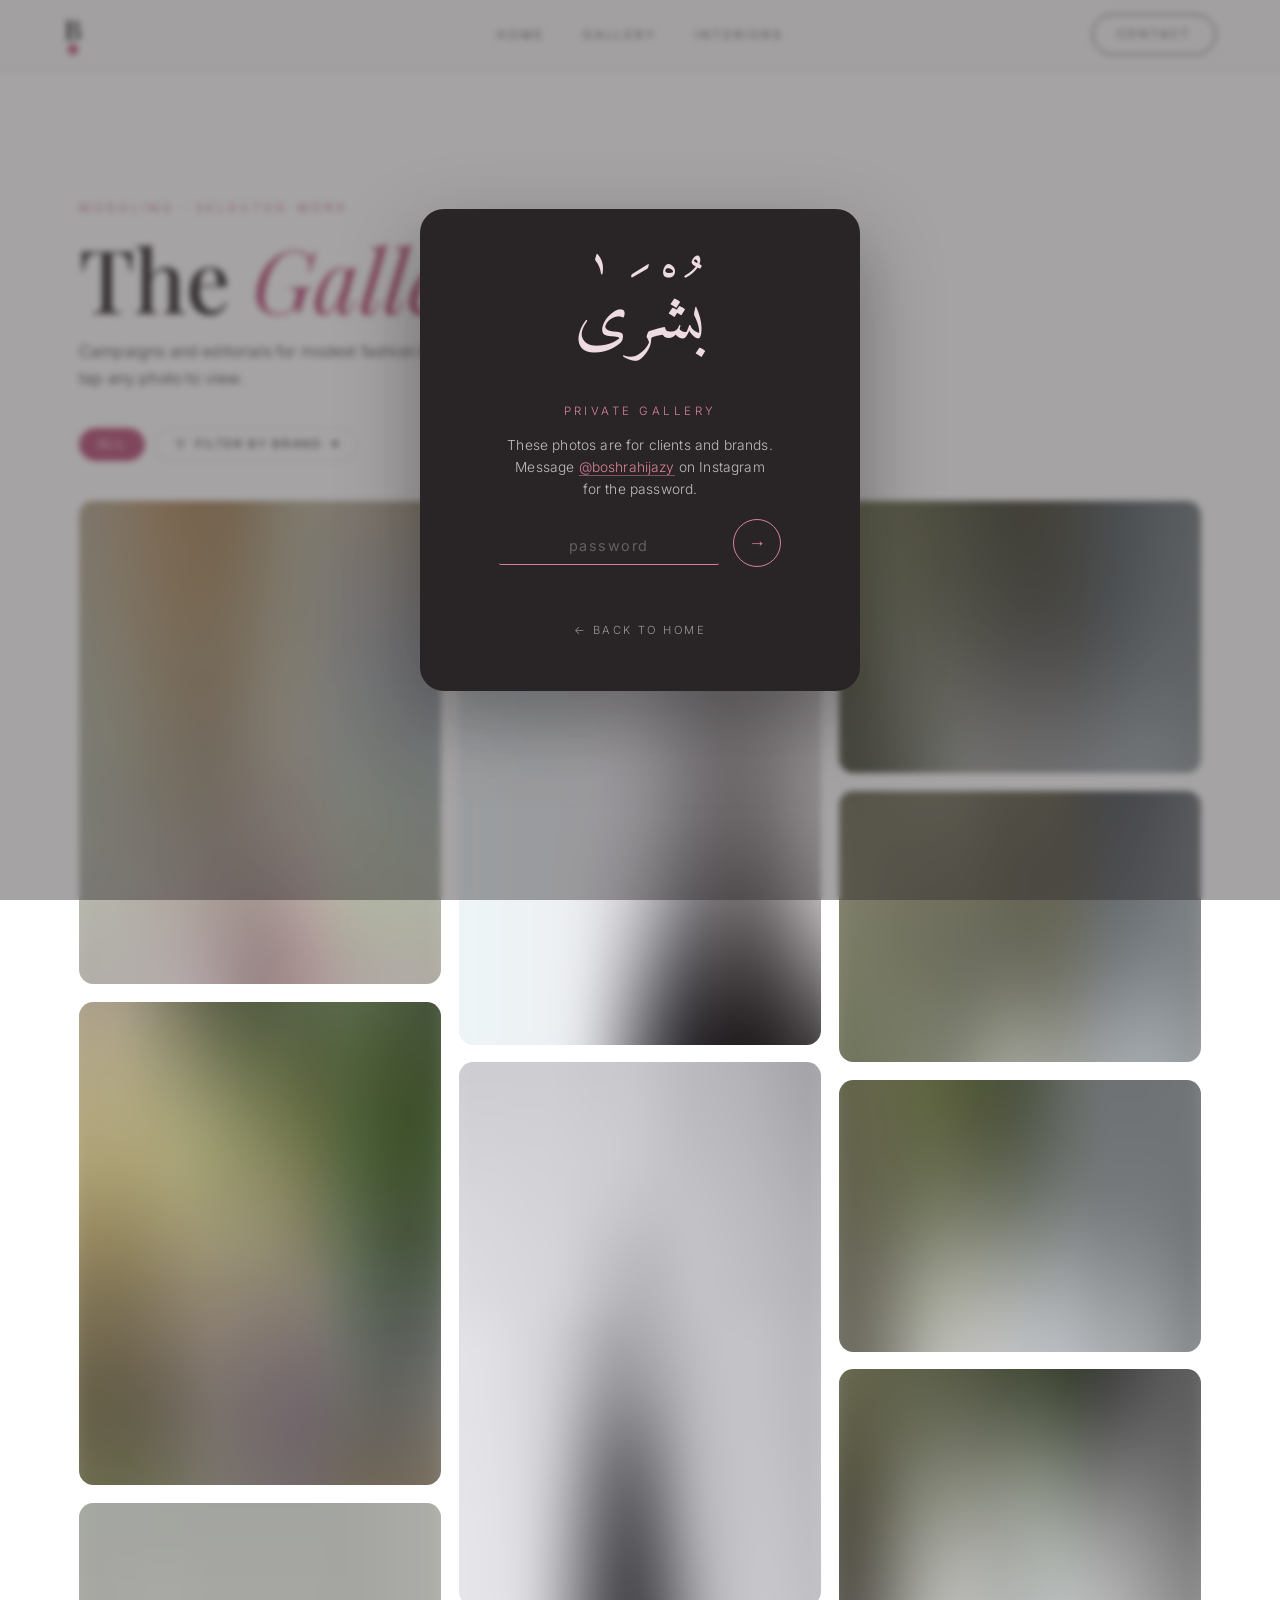
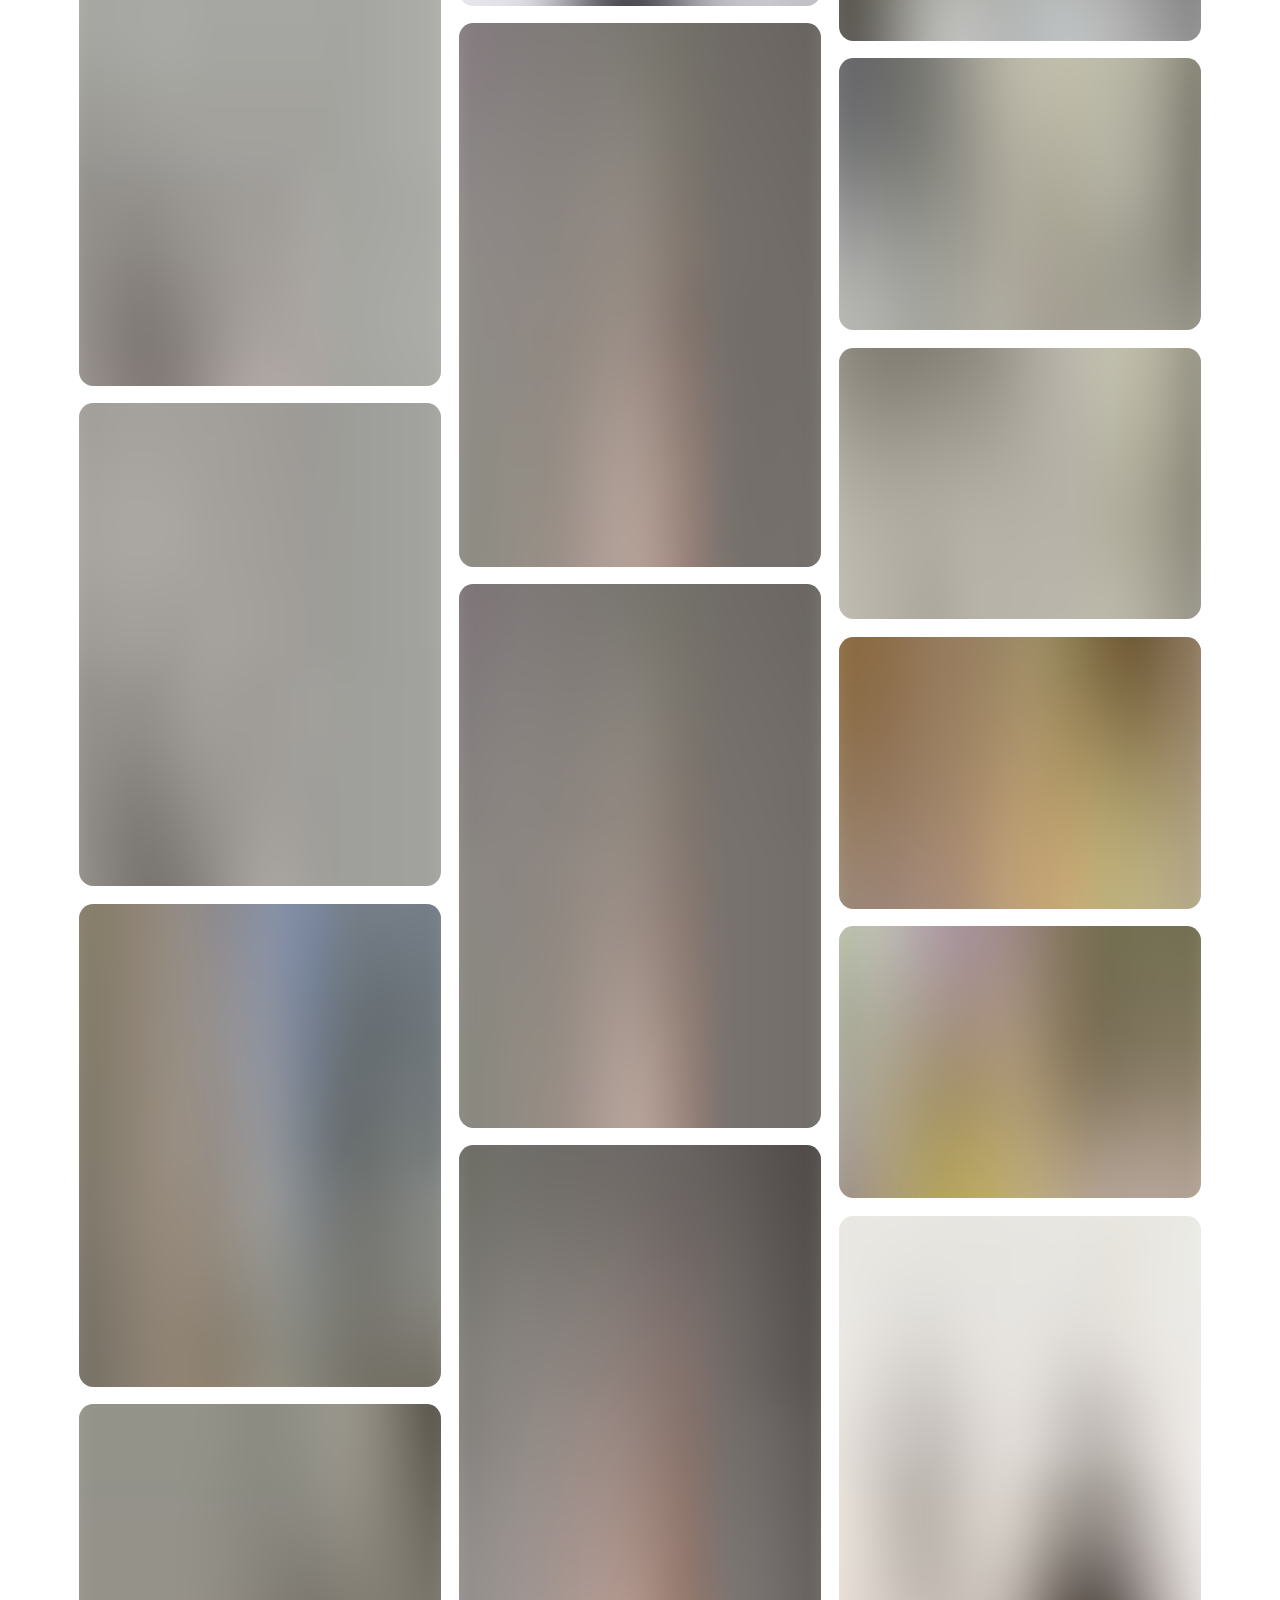
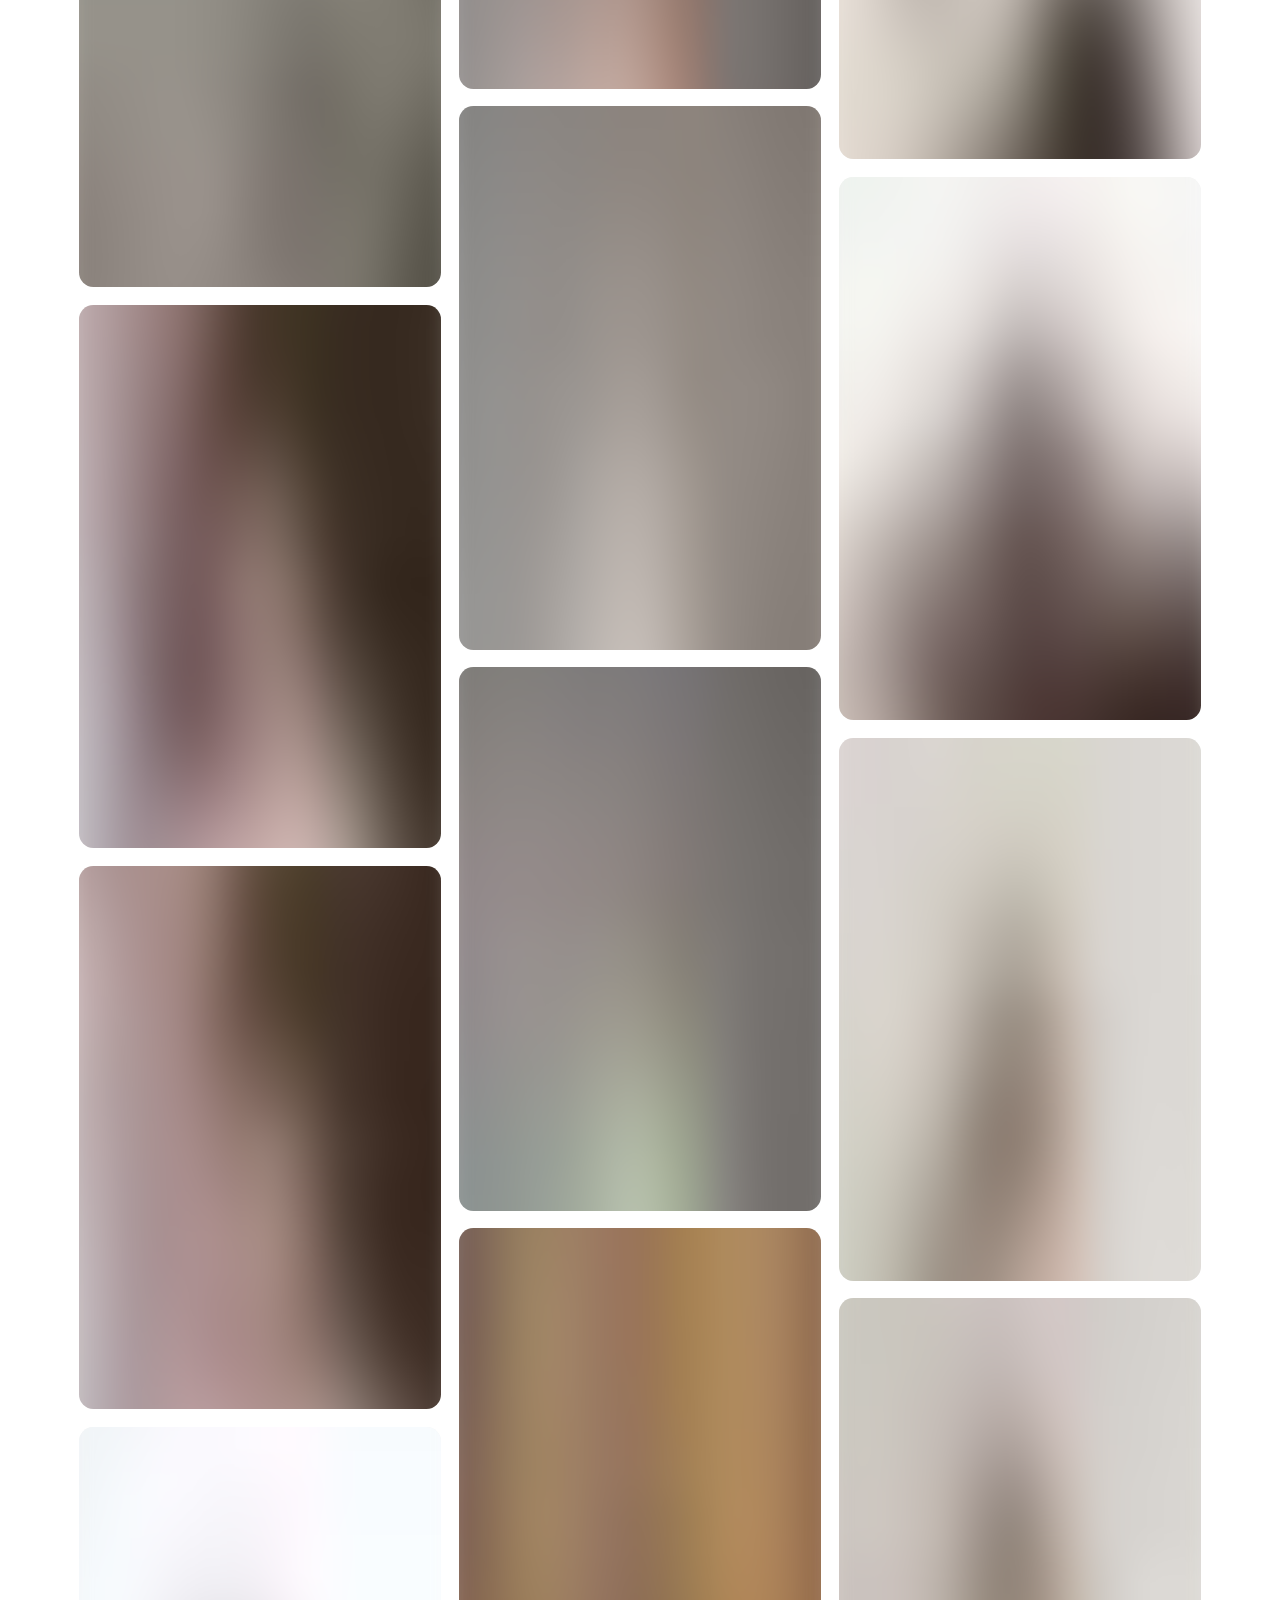
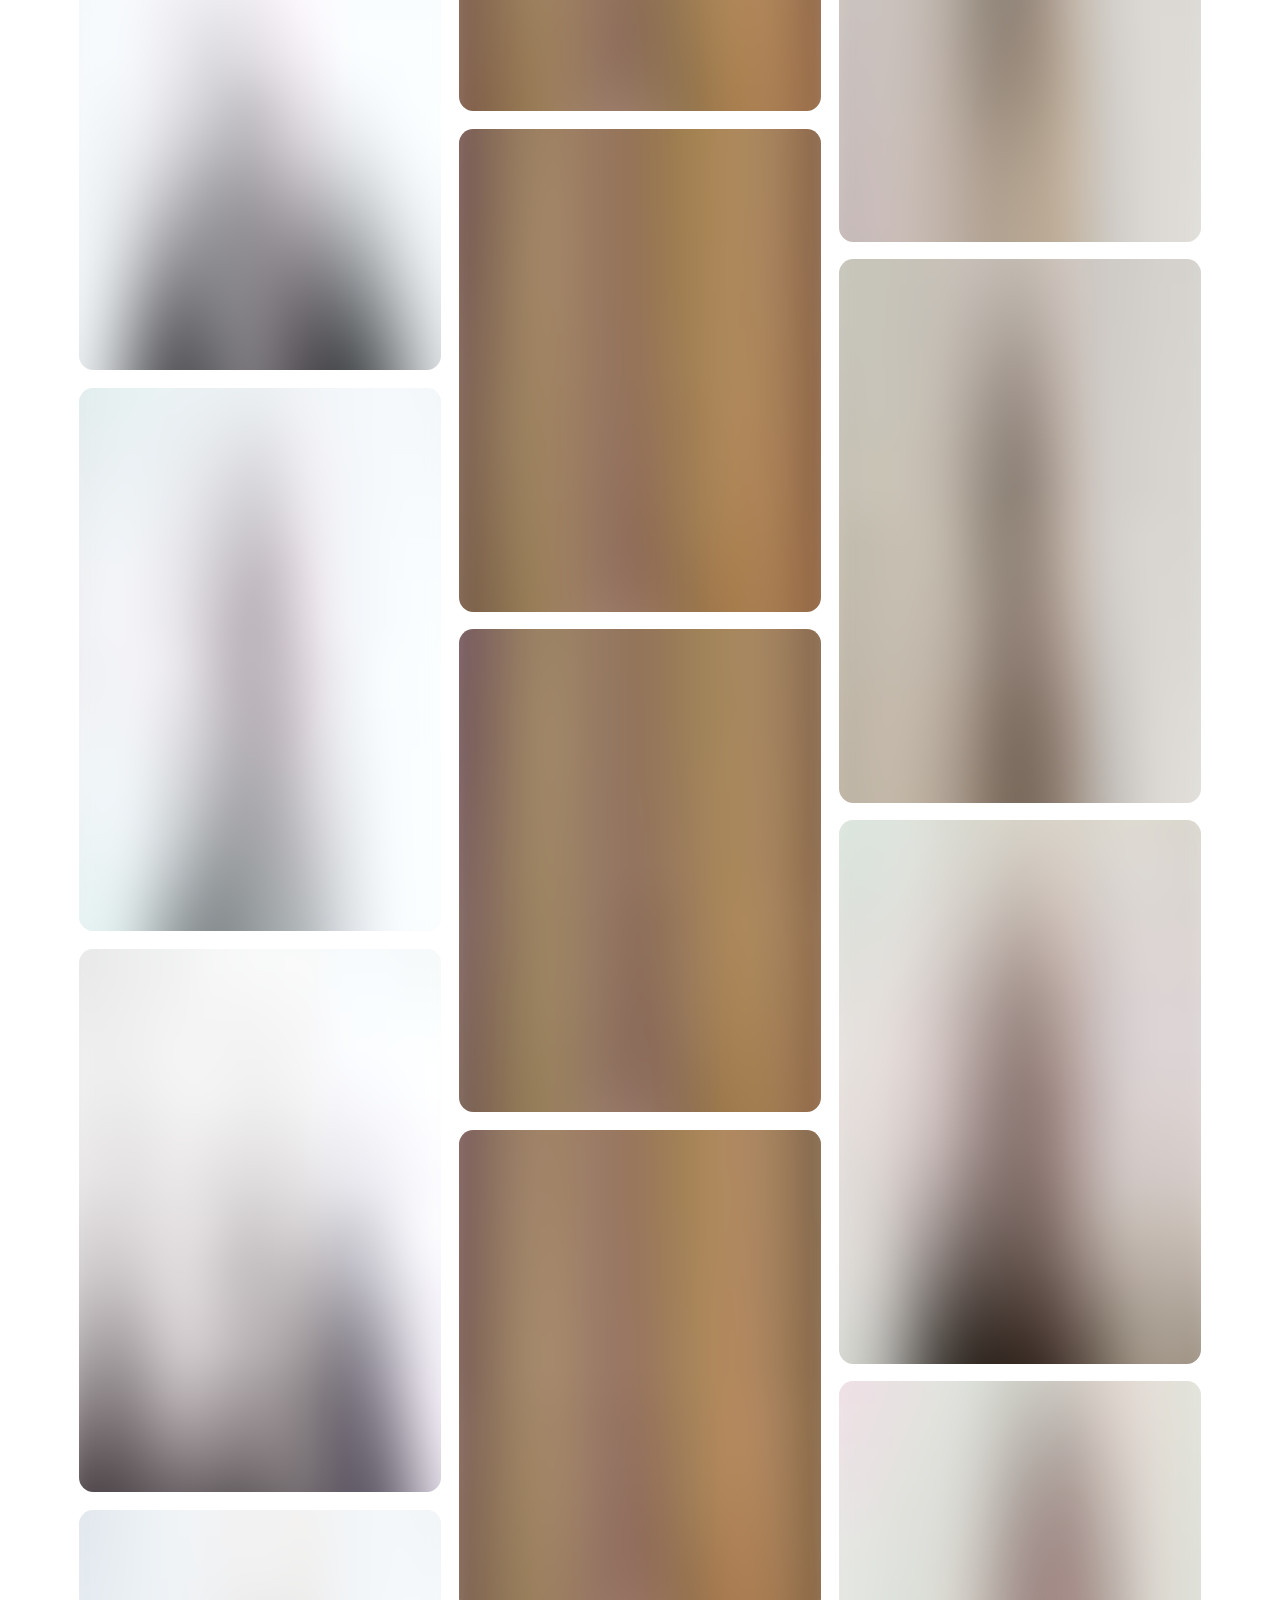
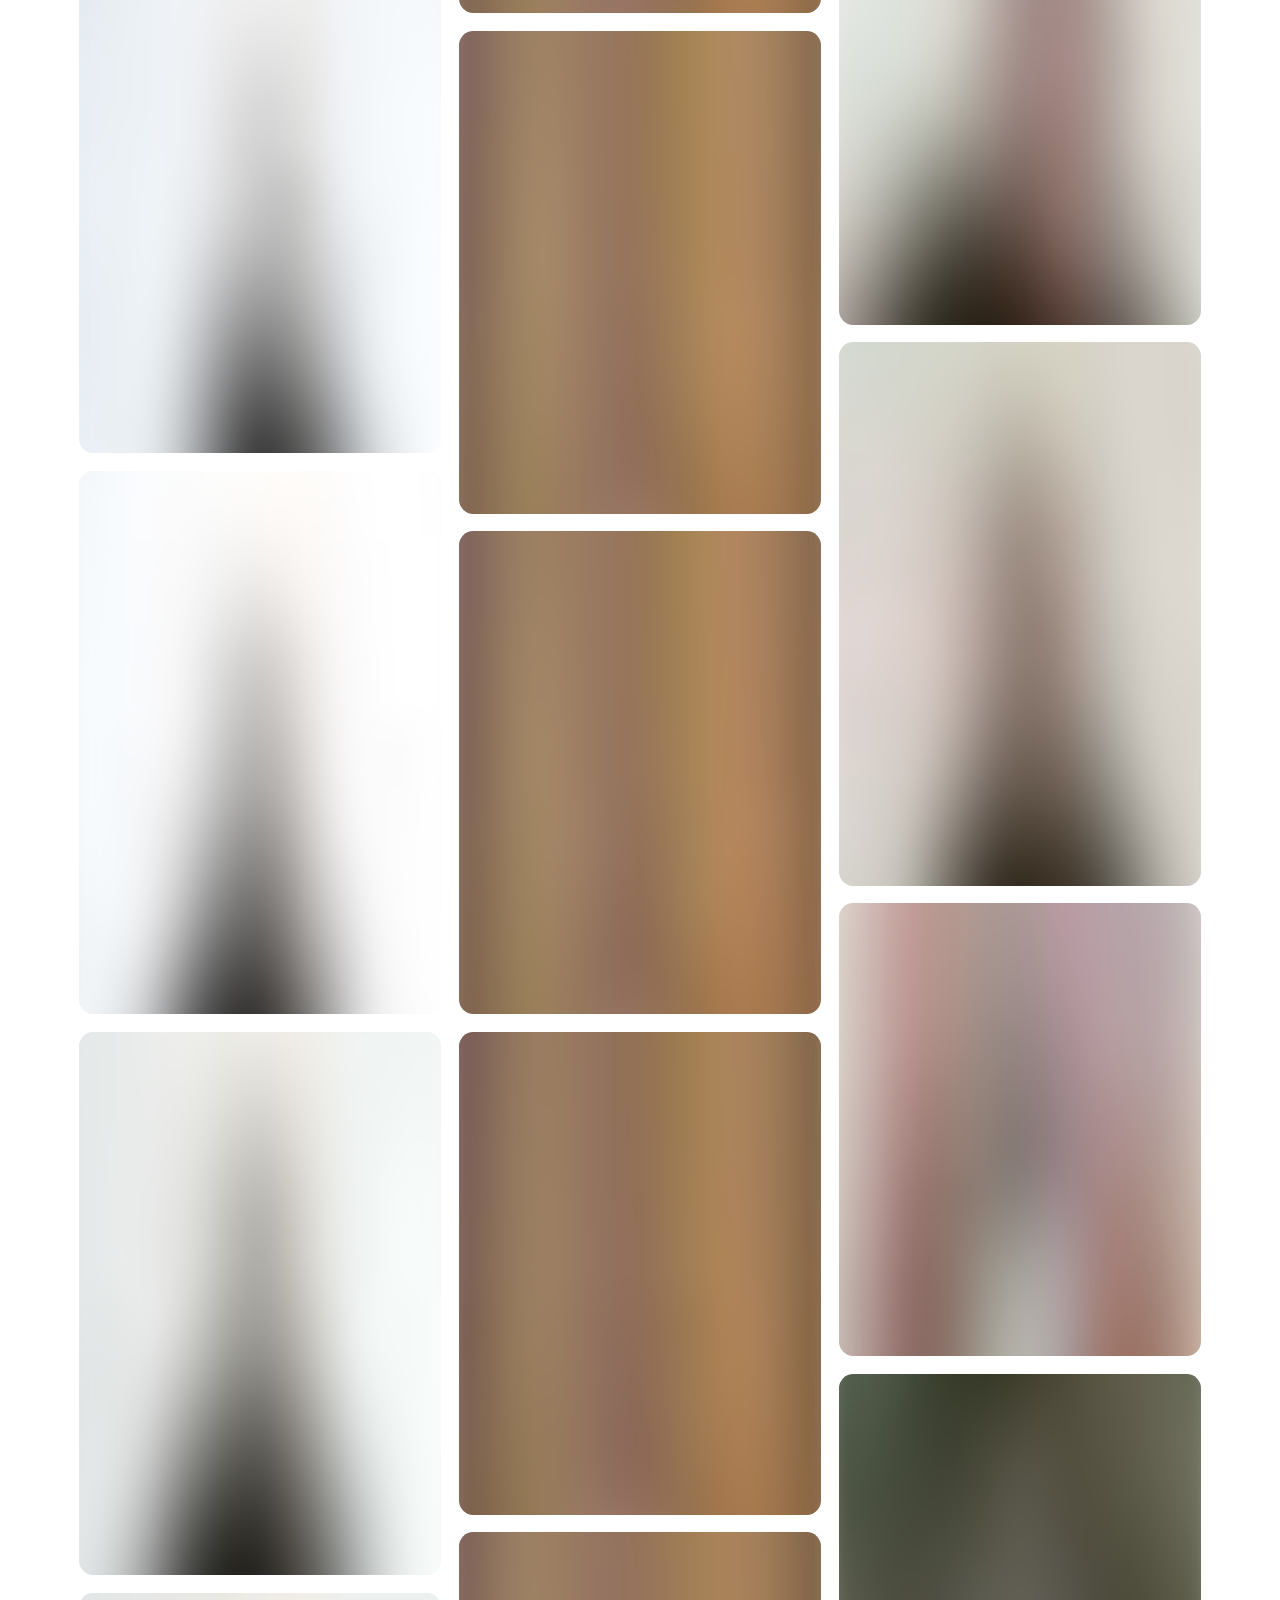
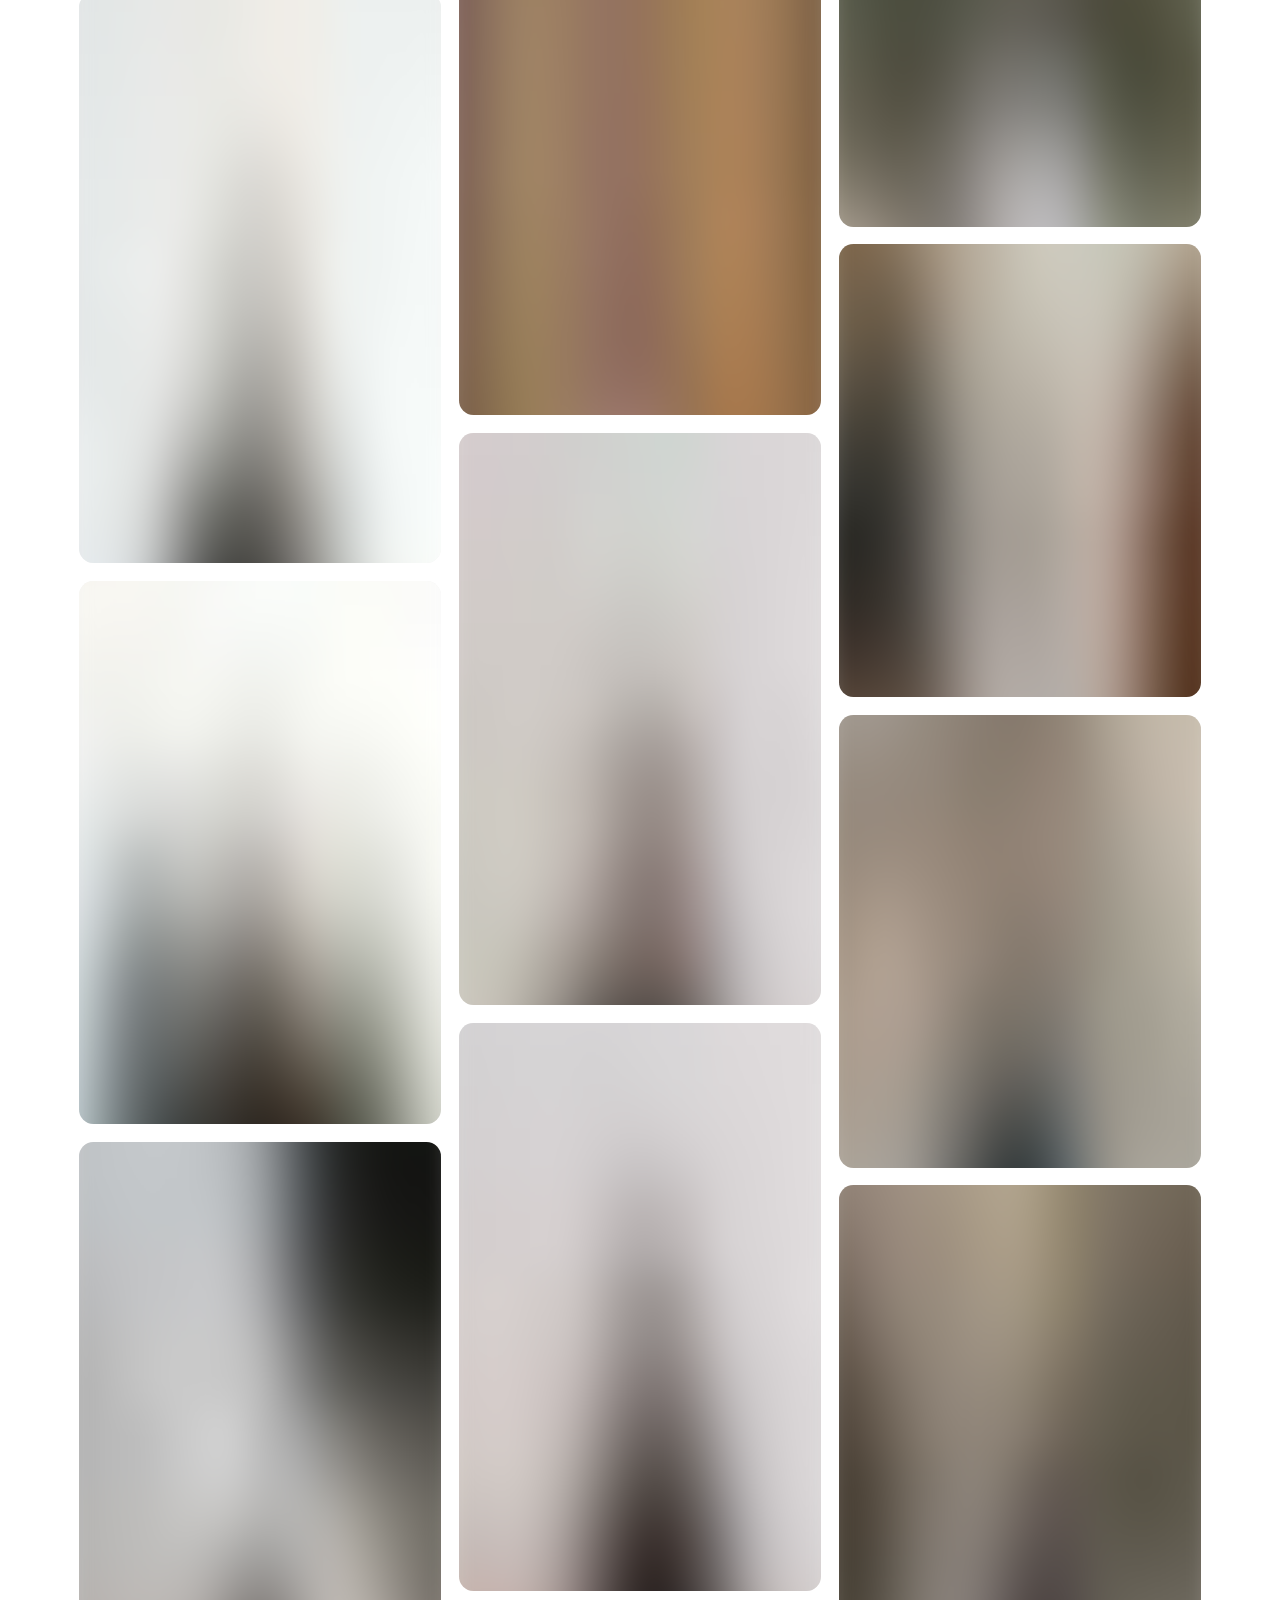
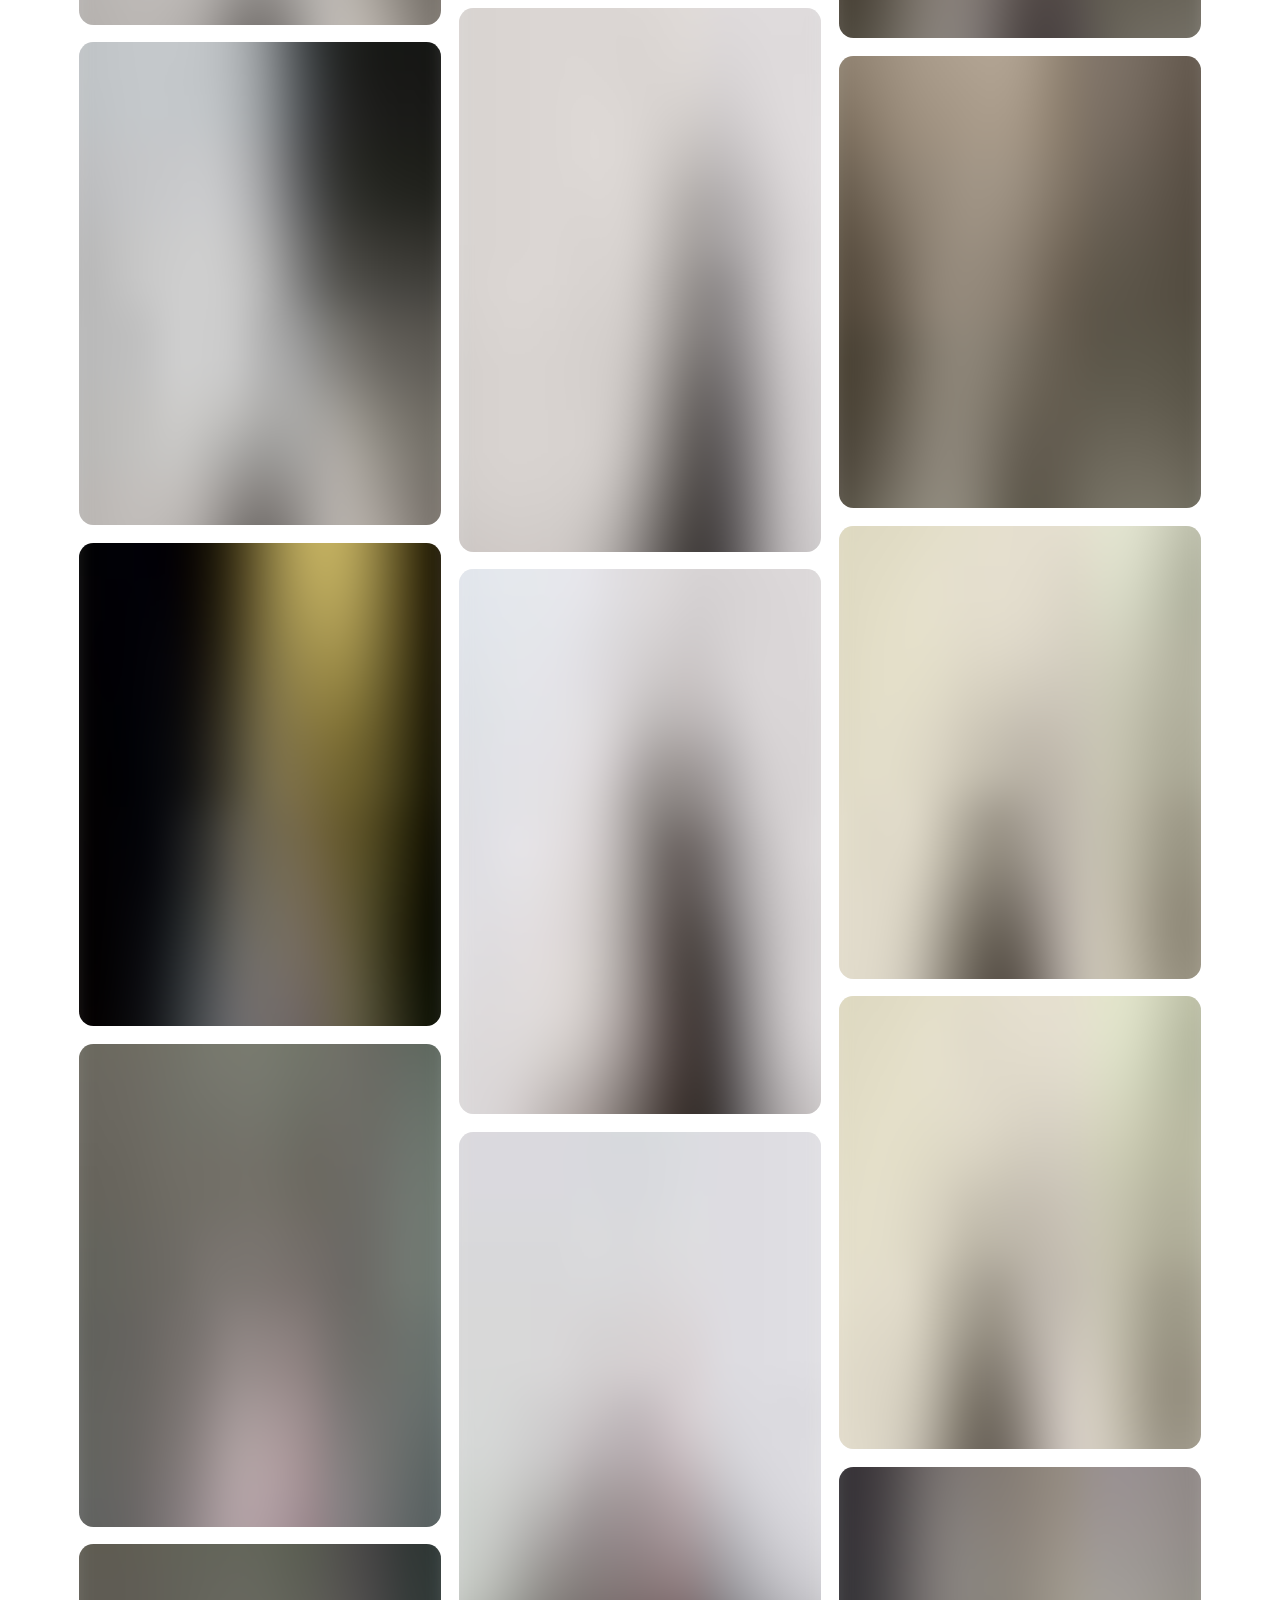
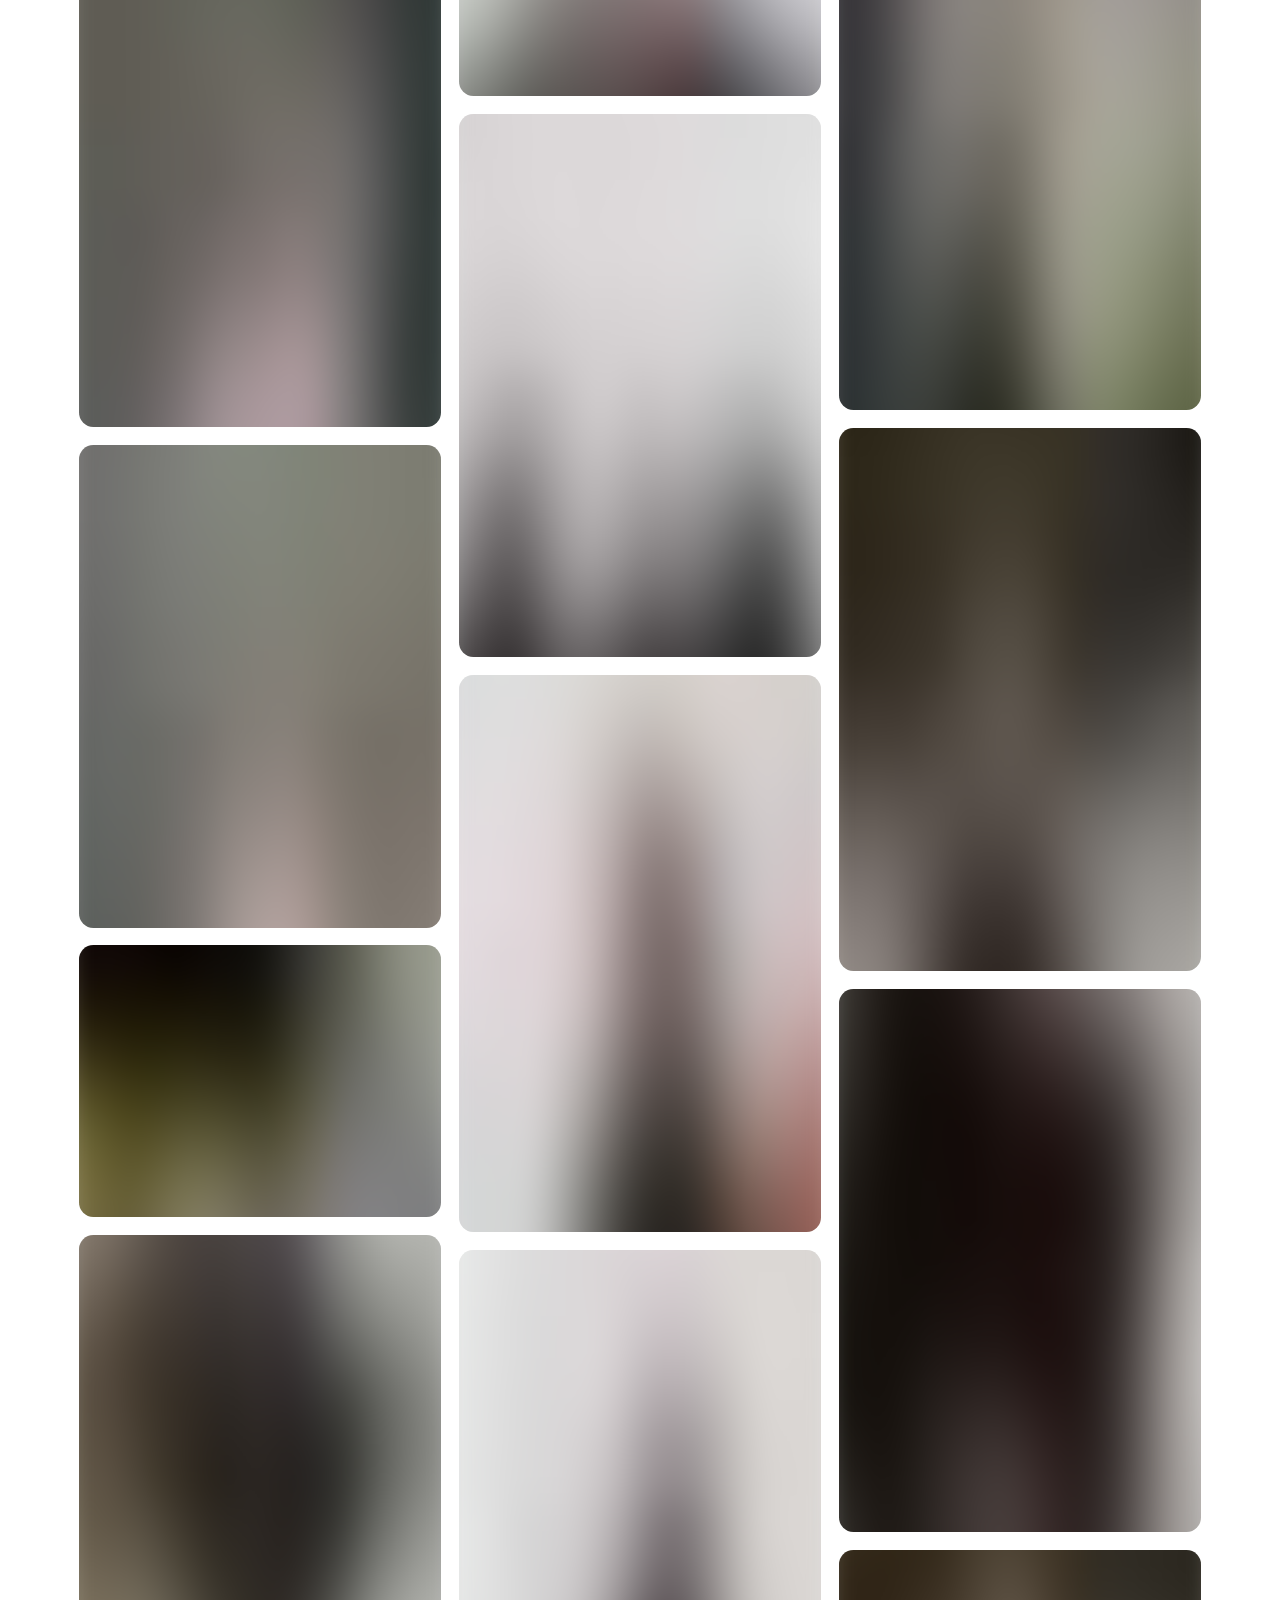
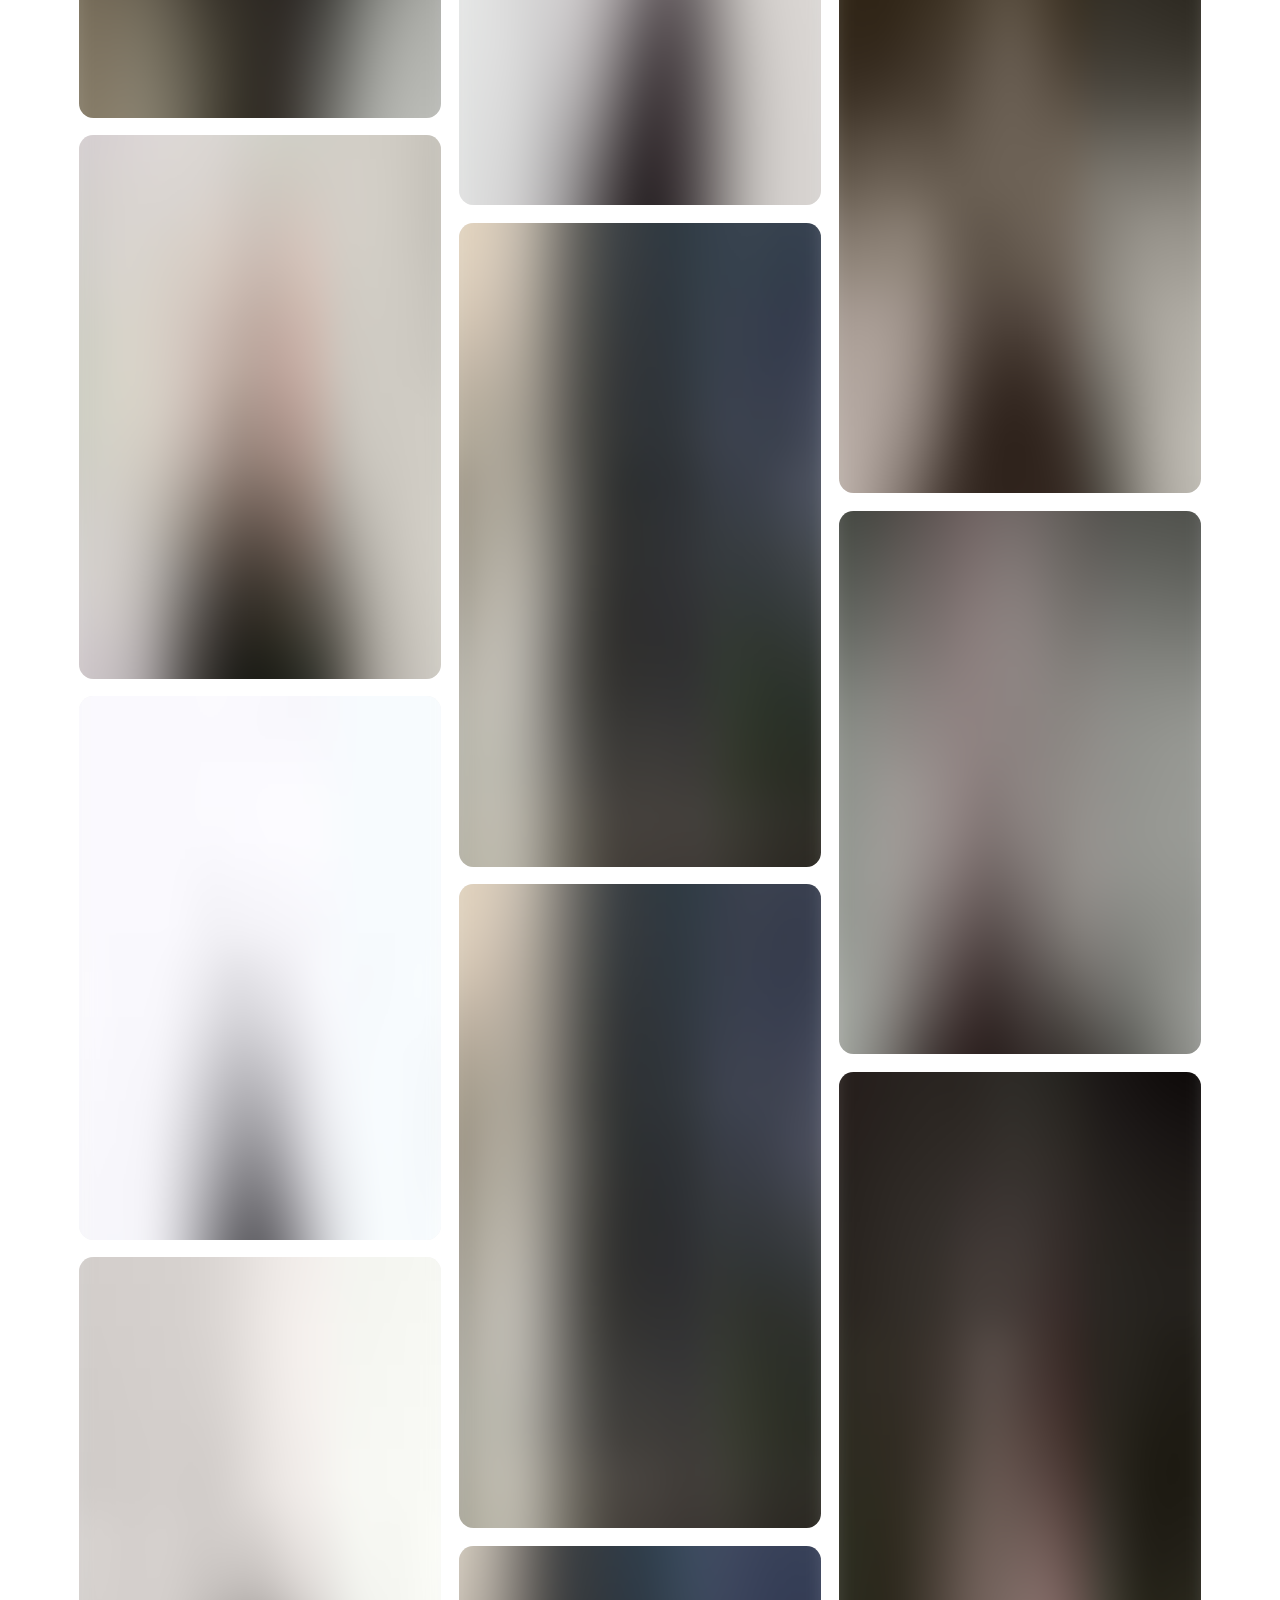
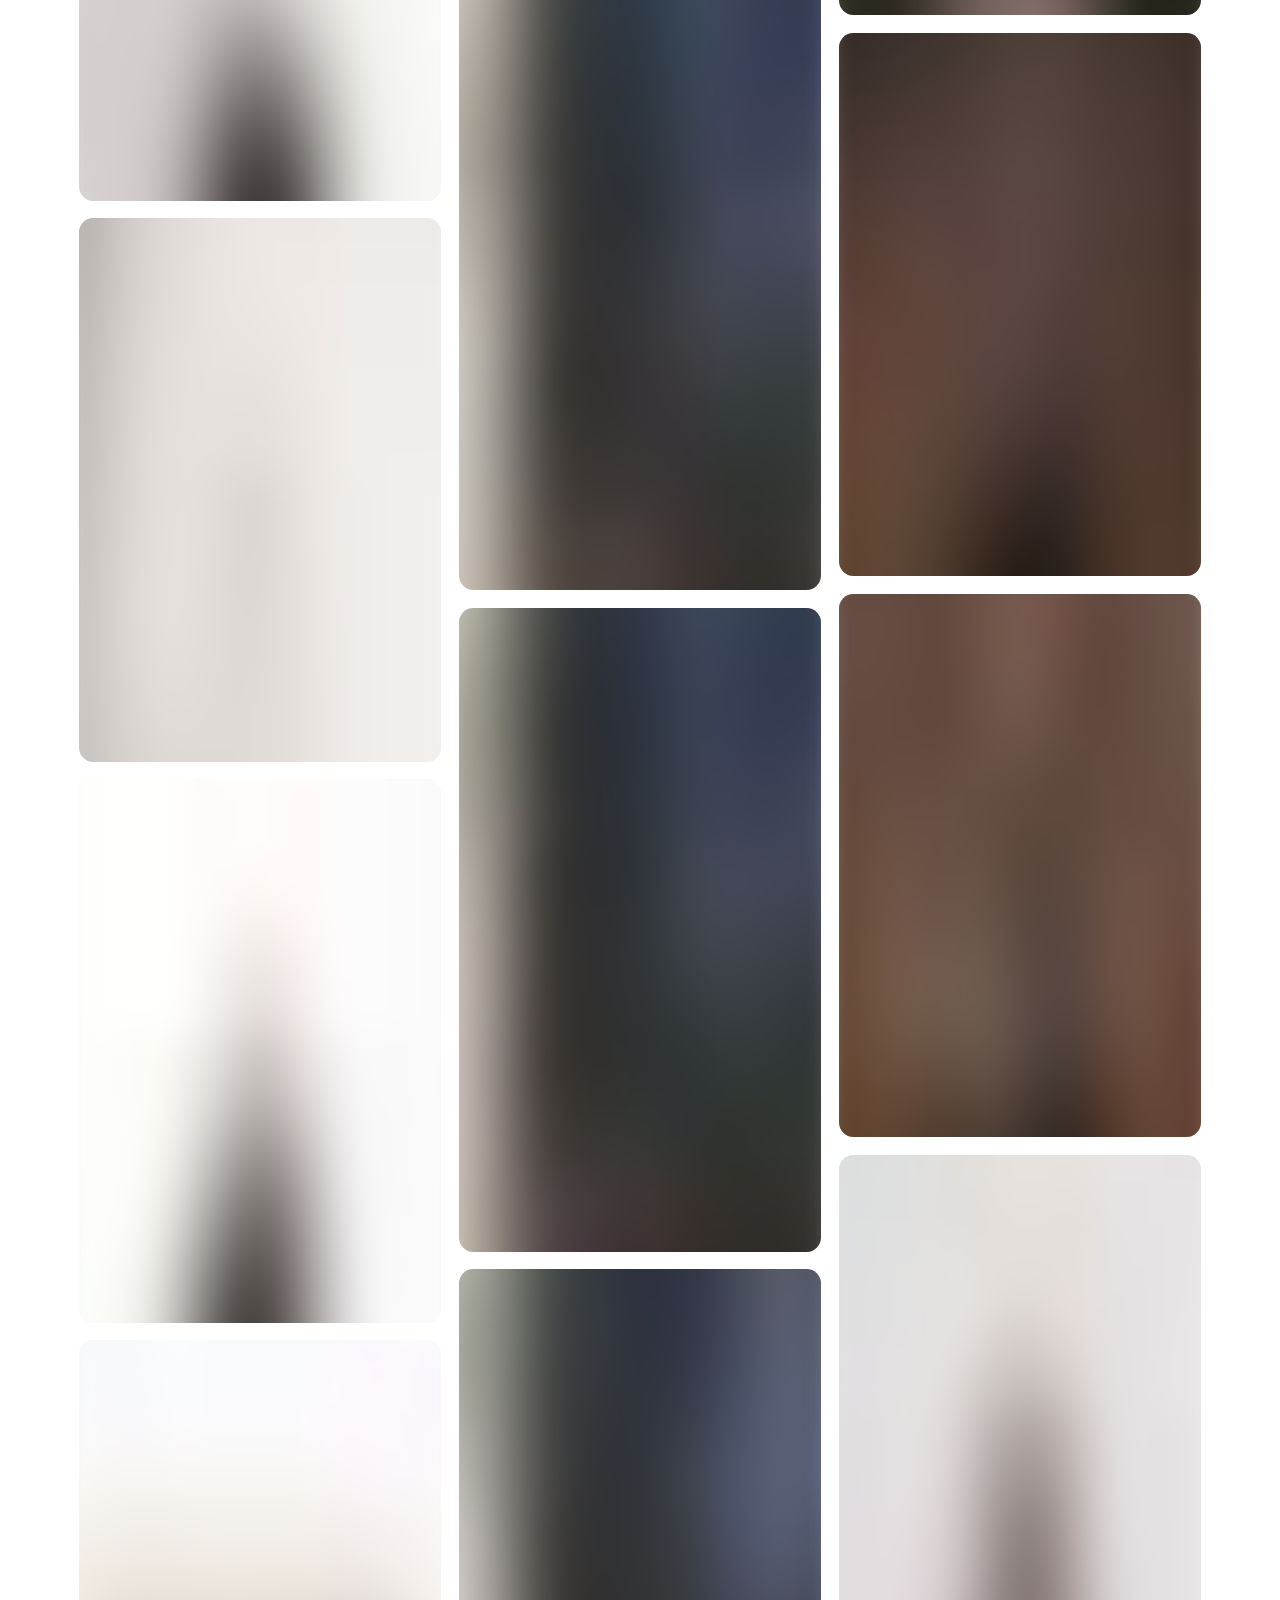
==== commit 5d3f88f5: "Gallery: encrypt the photos, blurred placeholders behind the password popup - Photos ship only as AE" ====
--- a/gallery/index.html
+++ b/gallery/index.html
@@ -11,12 +11,12 @@
   <meta property="og:description" content="Campaigns and editorials for modest fashion brands." />
   <link rel="canonical" href="https://boshrabelal.com/gallery" />
   <meta name="theme-color" content="#292426" />
-  <link rel="icon" href="/assets/favicon.svg?v=40" type="image/svg+xml" />
-  <link rel="apple-touch-icon" href="/assets/notion/dot-pink-tile.png?v=40" />
+  <link rel="icon" href="/assets/favicon.svg?v=41" type="image/svg+xml" />
+  <link rel="apple-touch-icon" href="/assets/notion/dot-pink-tile.png?v=41" />
   <link rel="preconnect" href="https://fonts.googleapis.com" />
   <link rel="preconnect" href="https://fonts.gstatic.com" crossorigin />
   <link href="https://fonts.googleapis.com/css2?family=Playfair+Display:ital,wght@0,400;0,500;0,600;1,400;1,500&family=Inter:wght@300;400;500&family=Amiri:ital@0;1&display=swap" rel="stylesheet" />
-  <link rel="stylesheet" href="/css/style.css?v=40" />
+  <link rel="stylesheet" href="/css/style.css?v=41" />
 </head>
 <body class="subpage is-locked">
 
@@ -24,9 +24,10 @@
   <div class="gate gate--modal" id="gate" hidden>
     <div class="gate__card" role="dialog" aria-modal="true" aria-labelledby="gateLabel">
       <span class="gate__ar" lang="ar" dir="rtl">بُشْرَىٰ</span>
-      <p class="gate__label" id="gateLabel">The gallery is private, enter password</p>
+      <p class="gate__label" id="gateLabel">Private gallery</p>
+      <p class="gate__note">These photos are for clients and brands. Message <a href="https://instagram.com/boshrahijazy" target="_blank" rel="noopener">@boshrahijazy</a> on Instagram for the password.</p>
       <form class="gate__form" id="gateForm">
-        <input class="gate__input" id="gateInput" type="password" inputmode="numeric" autocomplete="off" aria-label="Password" />
+        <input class="gate__input" id="gateInput" type="password" inputmode="numeric" autocomplete="off" aria-label="Password" placeholder="password" />
         <button class="gate__btn" type="submit" aria-label="Enter">→</button>
       </form>
       <p class="gate__error" id="gateError" role="alert"></p>
@@ -93,409 +94,409 @@
     <!-- Grid -->
     <section class="section" style="padding-top: 2.5rem;">
       <div class="ggrid" id="ggrid">
-        <figure class="gitem" data-brand="jude" data-name="Jude × Judelle">
-          <img src="/assets/gallery/jude/01.jpg" alt="Boshra for Jude × Judelle" loading="lazy" decoding="async" />
-          <figcaption>Jude × Judelle</figcaption>
-        </figure>
-        <figure class="gitem" data-brand="jude" data-name="Jude × Judelle">
-          <img src="/assets/gallery/jude/02.jpg" alt="Boshra for Jude × Judelle" loading="lazy" decoding="async" />
-          <figcaption>Jude × Judelle</figcaption>
-        </figure>
-        <figure class="gitem" data-brand="jude" data-name="Jude × Judelle">
-          <img src="/assets/gallery/jude/03.jpg" alt="Boshra for Jude × Judelle" loading="lazy" decoding="async" />
-          <figcaption>Jude × Judelle</figcaption>
-        </figure>
-        <figure class="gitem" data-brand="jude" data-name="Jude × Judelle">
-          <img src="/assets/gallery/jude/04.jpg" alt="Boshra for Jude × Judelle" loading="lazy" decoding="async" />
-          <figcaption>Jude × Judelle</figcaption>
-        </figure>
-        <figure class="gitem" data-brand="jude" data-name="Jude × Judelle">
-          <img src="/assets/gallery/jude/05.jpg" alt="Boshra for Jude × Judelle" loading="lazy" decoding="async" />
-          <figcaption>Jude × Judelle</figcaption>
-        </figure>
-        <figure class="gitem" data-brand="jude" data-name="Jude × Judelle">
-          <img src="/assets/gallery/jude/06.jpg" alt="Boshra for Jude × Judelle" loading="lazy" decoding="async" />
-          <figcaption>Jude × Judelle</figcaption>
-        </figure>
-        <figure class="gitem" data-brand="jude" data-name="Jude × Judelle">
-          <img src="/assets/gallery/jude/07.jpg" alt="Boshra for Jude × Judelle" loading="lazy" decoding="async" />
-          <figcaption>Jude × Judelle</figcaption>
-        </figure>
-        <figure class="gitem" data-brand="jude" data-name="Jude × Judelle">
-          <img src="/assets/gallery/jude/08.jpg" alt="Boshra for Jude × Judelle" loading="lazy" decoding="async" />
-          <figcaption>Jude × Judelle</figcaption>
-        </figure>
-        <figure class="gitem" data-brand="tajan" data-name="Tajan Hijab">
-          <img src="/assets/gallery/tajan/01.jpg" alt="Boshra for Tajan Hijab" loading="lazy" decoding="async" />
-          <figcaption>Tajan Hijab</figcaption>
-        </figure>
-        <figure class="gitem" data-brand="tajan" data-name="Tajan Hijab">
-          <img src="/assets/gallery/tajan/02.jpg" alt="Boshra for Tajan Hijab" loading="lazy" decoding="async" />
-          <figcaption>Tajan Hijab</figcaption>
-        </figure>
-        <figure class="gitem" data-brand="tajan" data-name="Tajan Hijab">
-          <img src="/assets/gallery/tajan/03.jpg" alt="Boshra for Tajan Hijab" loading="lazy" decoding="async" />
-          <figcaption>Tajan Hijab</figcaption>
-        </figure>
-        <figure class="gitem" data-brand="tajan" data-name="Tajan Hijab">
-          <img src="/assets/gallery/tajan/04.jpg" alt="Boshra for Tajan Hijab" loading="lazy" decoding="async" />
-          <figcaption>Tajan Hijab</figcaption>
-        </figure>
-        <figure class="gitem" data-brand="tajan" data-name="Tajan Hijab">
-          <img src="/assets/gallery/tajan/05.jpg" alt="Boshra for Tajan Hijab" loading="lazy" decoding="async" />
-          <figcaption>Tajan Hijab</figcaption>
-        </figure>
-        <figure class="gitem" data-brand="tajan" data-name="Tajan Hijab">
-          <img src="/assets/gallery/tajan/06.jpg" alt="Boshra for Tajan Hijab" loading="lazy" decoding="async" />
-          <figcaption>Tajan Hijab</figcaption>
-        </figure>
-        <figure class="gitem" data-brand="tajan" data-name="Tajan Hijab">
-          <img src="/assets/gallery/tajan/07.jpg" alt="Boshra for Tajan Hijab" loading="lazy" decoding="async" />
-          <figcaption>Tajan Hijab</figcaption>
-        </figure>
-        <figure class="gitem" data-brand="tajan" data-name="Tajan Hijab">
-          <img src="/assets/gallery/tajan/08.jpg" alt="Boshra for Tajan Hijab" loading="lazy" decoding="async" />
-          <figcaption>Tajan Hijab</figcaption>
-        </figure>
-        <figure class="gitem" data-brand="blackcloset" data-name="The Black Closet">
-          <img src="/assets/gallery/blackcloset/01.jpg" alt="Boshra for The Black Closet" loading="lazy" decoding="async" />
-          <figcaption>The Black Closet</figcaption>
-        </figure>
-        <figure class="gitem" data-brand="blackcloset" data-name="The Black Closet">
-          <img src="/assets/gallery/blackcloset/02.jpg" alt="Boshra for The Black Closet" loading="lazy" decoding="async" />
-          <figcaption>The Black Closet</figcaption>
-        </figure>
-        <figure class="gitem" data-brand="blackcloset" data-name="The Black Closet">
-          <img src="/assets/gallery/blackcloset/03.jpg" alt="Boshra for The Black Closet" loading="lazy" decoding="async" />
-          <figcaption>The Black Closet</figcaption>
-        </figure>
-        <figure class="gitem" data-brand="blackcloset" data-name="The Black Closet">
-          <img src="/assets/gallery/blackcloset/04.jpg" alt="Boshra for The Black Closet" loading="lazy" decoding="async" />
-          <figcaption>The Black Closet</figcaption>
-        </figure>
-        <figure class="gitem" data-brand="blackcloset" data-name="The Black Closet">
-          <img src="/assets/gallery/blackcloset/05.jpg" alt="Boshra for The Black Closet" loading="lazy" decoding="async" />
-          <figcaption>The Black Closet</figcaption>
-        </figure>
-        <figure class="gitem" data-brand="blackcloset" data-name="The Black Closet">
-          <img src="/assets/gallery/blackcloset/06.jpg" alt="Boshra for The Black Closet" loading="lazy" decoding="async" />
-          <figcaption>The Black Closet</figcaption>
-        </figure>
-        <figure class="gitem" data-brand="blackcloset" data-name="The Black Closet">
-          <img src="/assets/gallery/blackcloset/07.jpg" alt="Boshra for The Black Closet" loading="lazy" decoding="async" />
-          <figcaption>The Black Closet</figcaption>
-        </figure>
-        <figure class="gitem" data-brand="blackcloset" data-name="The Black Closet">
-          <img src="/assets/gallery/blackcloset/08.jpg" alt="Boshra for The Black Closet" loading="lazy" decoding="async" />
-          <figcaption>The Black Closet</figcaption>
-        </figure>
-        <figure class="gitem" data-brand="sumaya" data-name="Sumaya Couture">
-          <img src="/assets/gallery/sumaya/01.jpg" alt="Boshra for Sumaya Couture" loading="lazy" decoding="async" />
-          <figcaption>Sumaya Couture</figcaption>
-        </figure>
-        <figure class="gitem" data-brand="sumaya" data-name="Sumaya Couture">
-          <img src="/assets/gallery/sumaya/02.jpg" alt="Boshra for Sumaya Couture" loading="lazy" decoding="async" />
-          <figcaption>Sumaya Couture</figcaption>
-        </figure>
-        <figure class="gitem" data-brand="sumaya" data-name="Sumaya Couture">
-          <img src="/assets/gallery/sumaya/03.jpg" alt="Boshra for Sumaya Couture" loading="lazy" decoding="async" />
-          <figcaption>Sumaya Couture</figcaption>
-        </figure>
-        <figure class="gitem" data-brand="sumaya" data-name="Sumaya Couture">
-          <img src="/assets/gallery/sumaya/04.jpg" alt="Boshra for Sumaya Couture" loading="lazy" decoding="async" />
-          <figcaption>Sumaya Couture</figcaption>
-        </figure>
-        <figure class="gitem" data-brand="sumaya" data-name="Sumaya Couture">
-          <img src="/assets/gallery/sumaya/05.jpg" alt="Boshra for Sumaya Couture" loading="lazy" decoding="async" />
-          <figcaption>Sumaya Couture</figcaption>
-        </figure>
-        <figure class="gitem" data-brand="sumaya" data-name="Sumaya Couture">
-          <img src="/assets/gallery/sumaya/06.jpg" alt="Boshra for Sumaya Couture" loading="lazy" decoding="async" />
-          <figcaption>Sumaya Couture</figcaption>
-        </figure>
-        <figure class="gitem" data-brand="sumaya" data-name="Sumaya Couture">
-          <img src="/assets/gallery/sumaya/07.jpg" alt="Boshra for Sumaya Couture" loading="lazy" decoding="async" />
-          <figcaption>Sumaya Couture</figcaption>
-        </figure>
-        <figure class="gitem" data-brand="sumaya" data-name="Sumaya Couture">
-          <img src="/assets/gallery/sumaya/08.jpg" alt="Boshra for Sumaya Couture" loading="lazy" decoding="async" />
-          <figcaption>Sumaya Couture</figcaption>
-        </figure>
-        <figure class="gitem" data-brand="haize" data-name="Haize the Label">
-          <img src="/assets/gallery/haize/01.jpg" alt="Boshra for Haize the Label" loading="lazy" decoding="async" />
-          <figcaption>Haize the Label</figcaption>
-        </figure>
-        <figure class="gitem" data-brand="haize" data-name="Haize the Label">
-          <img src="/assets/gallery/haize/02.jpg" alt="Boshra for Haize the Label" loading="lazy" decoding="async" />
-          <figcaption>Haize the Label</figcaption>
-        </figure>
-        <figure class="gitem" data-brand="haize" data-name="Haize the Label">
-          <img src="/assets/gallery/haize/03.jpg" alt="Boshra for Haize the Label" loading="lazy" decoding="async" />
-          <figcaption>Haize the Label</figcaption>
-        </figure>
-        <figure class="gitem" data-brand="haize" data-name="Haize the Label">
-          <img src="/assets/gallery/haize/04.jpg" alt="Boshra for Haize the Label" loading="lazy" decoding="async" />
-          <figcaption>Haize the Label</figcaption>
-        </figure>
-        <figure class="gitem" data-brand="haize" data-name="Haize the Label">
-          <img src="/assets/gallery/haize/05.jpg" alt="Boshra for Haize the Label" loading="lazy" decoding="async" />
-          <figcaption>Haize the Label</figcaption>
-        </figure>
-        <figure class="gitem" data-brand="haize" data-name="Haize the Label">
-          <img src="/assets/gallery/haize/06.jpg" alt="Boshra for Haize the Label" loading="lazy" decoding="async" />
-          <figcaption>Haize the Label</figcaption>
-        </figure>
-        <figure class="gitem" data-brand="haize" data-name="Haize the Label">
-          <img src="/assets/gallery/haize/07.jpg" alt="Boshra for Haize the Label" loading="lazy" decoding="async" />
-          <figcaption>Haize the Label</figcaption>
-        </figure>
-        <figure class="gitem" data-brand="haize" data-name="Haize the Label">
-          <img src="/assets/gallery/haize/08.jpg" alt="Boshra for Haize the Label" loading="lazy" decoding="async" />
-          <figcaption>Haize the Label</figcaption>
-        </figure>
-        <figure class="gitem" data-brand="bynusayba" data-name="By Nusayba">
-          <img src="/assets/gallery/bynusayba/01.jpg" alt="Boshra for By Nusayba" loading="lazy" decoding="async" />
-          <figcaption>By Nusayba</figcaption>
-        </figure>
-        <figure class="gitem" data-brand="bynusayba" data-name="By Nusayba">
-          <img src="/assets/gallery/bynusayba/02.jpg" alt="Boshra for By Nusayba" loading="lazy" decoding="async" />
-          <figcaption>By Nusayba</figcaption>
-        </figure>
-        <figure class="gitem" data-brand="bynusayba" data-name="By Nusayba">
-          <img src="/assets/gallery/bynusayba/03.jpg" alt="Boshra for By Nusayba" loading="lazy" decoding="async" />
-          <figcaption>By Nusayba</figcaption>
-        </figure>
-        <figure class="gitem" data-brand="bynusayba" data-name="By Nusayba">
-          <img src="/assets/gallery/bynusayba/04.jpg" alt="Boshra for By Nusayba" loading="lazy" decoding="async" />
-          <figcaption>By Nusayba</figcaption>
-        </figure>
-        <figure class="gitem" data-brand="bynusayba" data-name="By Nusayba">
-          <img src="/assets/gallery/bynusayba/05.jpg" alt="Boshra for By Nusayba" loading="lazy" decoding="async" />
-          <figcaption>By Nusayba</figcaption>
-        </figure>
-        <figure class="gitem" data-brand="bynusayba" data-name="By Nusayba">
-          <img src="/assets/gallery/bynusayba/06.jpg" alt="Boshra for By Nusayba" loading="lazy" decoding="async" />
-          <figcaption>By Nusayba</figcaption>
-        </figure>
-        <figure class="gitem" data-brand="bynusayba" data-name="By Nusayba">
-          <img src="/assets/gallery/bynusayba/07.jpg" alt="Boshra for By Nusayba" loading="lazy" decoding="async" />
-          <figcaption>By Nusayba</figcaption>
-        </figure>
-        <figure class="gitem" data-brand="bynusayba" data-name="By Nusayba">
-          <img src="/assets/gallery/bynusayba/08.jpg" alt="Boshra for By Nusayba" loading="lazy" decoding="async" />
-          <figcaption>By Nusayba</figcaption>
-        </figure>
-        <figure class="gitem" data-brand="hayaa" data-name="Hayaa Fashion">
-          <img src="/assets/gallery/hayaa/01.jpg" alt="Boshra for Hayaa Fashion" loading="lazy" decoding="async" />
-          <figcaption>Hayaa Fashion</figcaption>
-        </figure>
-        <figure class="gitem" data-brand="hayaa" data-name="Hayaa Fashion">
-          <img src="/assets/gallery/hayaa/02.jpg" alt="Boshra for Hayaa Fashion" loading="lazy" decoding="async" />
-          <figcaption>Hayaa Fashion</figcaption>
-        </figure>
-        <figure class="gitem" data-brand="hayaa" data-name="Hayaa Fashion">
-          <img src="/assets/gallery/hayaa/03.jpg" alt="Boshra for Hayaa Fashion" loading="lazy" decoding="async" />
-          <figcaption>Hayaa Fashion</figcaption>
-        </figure>
-        <figure class="gitem" data-brand="hayaa" data-name="Hayaa Fashion">
-          <img src="/assets/gallery/hayaa/04.jpg" alt="Boshra for Hayaa Fashion" loading="lazy" decoding="async" />
-          <figcaption>Hayaa Fashion</figcaption>
-        </figure>
-        <figure class="gitem" data-brand="hayaa" data-name="Hayaa Fashion">
-          <img src="/assets/gallery/hayaa/05.jpg" alt="Boshra for Hayaa Fashion" loading="lazy" decoding="async" />
-          <figcaption>Hayaa Fashion</figcaption>
-        </figure>
-        <figure class="gitem" data-brand="hayaa" data-name="Hayaa Fashion">
-          <img src="/assets/gallery/hayaa/06.jpg" alt="Boshra for Hayaa Fashion" loading="lazy" decoding="async" />
-          <figcaption>Hayaa Fashion</figcaption>
-        </figure>
-        <figure class="gitem" data-brand="hayaa" data-name="Hayaa Fashion">
-          <img src="/assets/gallery/hayaa/07.jpg" alt="Boshra for Hayaa Fashion" loading="lazy" decoding="async" />
-          <figcaption>Hayaa Fashion</figcaption>
-        </figure>
-        <figure class="gitem" data-brand="hayaa" data-name="Hayaa Fashion">
-          <img src="/assets/gallery/hayaa/08.jpg" alt="Boshra for Hayaa Fashion" loading="lazy" decoding="async" />
-          <figcaption>Hayaa Fashion</figcaption>
-        </figure>
-        <figure class="gitem" data-brand="ibriz" data-name="Ibriz Abaya">
-          <img src="/assets/gallery/ibriz/01.jpg" alt="Boshra for Ibriz Abaya" loading="lazy" decoding="async" />
-          <figcaption>Ibriz Abaya</figcaption>
-        </figure>
-        <figure class="gitem" data-brand="ibriz" data-name="Ibriz Abaya">
-          <img src="/assets/gallery/ibriz/02.jpg" alt="Boshra for Ibriz Abaya" loading="lazy" decoding="async" />
-          <figcaption>Ibriz Abaya</figcaption>
-        </figure>
-        <figure class="gitem" data-brand="ibriz" data-name="Ibriz Abaya">
-          <img src="/assets/gallery/ibriz/03.jpg" alt="Boshra for Ibriz Abaya" loading="lazy" decoding="async" />
-          <figcaption>Ibriz Abaya</figcaption>
-        </figure>
-        <figure class="gitem" data-brand="ibriz" data-name="Ibriz Abaya">
-          <img src="/assets/gallery/ibriz/04.jpg" alt="Boshra for Ibriz Abaya" loading="lazy" decoding="async" />
-          <figcaption>Ibriz Abaya</figcaption>
-        </figure>
-        <figure class="gitem" data-brand="ibriz" data-name="Ibriz Abaya">
-          <img src="/assets/gallery/ibriz/05.jpg" alt="Boshra for Ibriz Abaya" loading="lazy" decoding="async" />
-          <figcaption>Ibriz Abaya</figcaption>
-        </figure>
-        <figure class="gitem" data-brand="ibriz" data-name="Ibriz Abaya">
-          <img src="/assets/gallery/ibriz/06.jpg" alt="Boshra for Ibriz Abaya" loading="lazy" decoding="async" />
-          <figcaption>Ibriz Abaya</figcaption>
-        </figure>
-        <figure class="gitem" data-brand="ibriz" data-name="Ibriz Abaya">
-          <img src="/assets/gallery/ibriz/07.jpg" alt="Boshra for Ibriz Abaya" loading="lazy" decoding="async" />
-          <figcaption>Ibriz Abaya</figcaption>
-        </figure>
-        <figure class="gitem" data-brand="ibriz" data-name="Ibriz Abaya">
-          <img src="/assets/gallery/ibriz/08.jpg" alt="Boshra for Ibriz Abaya" loading="lazy" decoding="async" />
-          <figcaption>Ibriz Abaya</figcaption>
-        </figure>
-        <figure class="gitem" data-brand="jamila" data-name="Jamila">
-          <img src="/assets/gallery/jamila/01.jpg" alt="Boshra for Jamila" loading="lazy" decoding="async" />
-          <figcaption>Jamila</figcaption>
-        </figure>
-        <figure class="gitem" data-brand="jamila" data-name="Jamila">
-          <img src="/assets/gallery/jamila/02.jpg" alt="Boshra for Jamila" loading="lazy" decoding="async" />
-          <figcaption>Jamila</figcaption>
-        </figure>
-        <figure class="gitem" data-brand="jamila" data-name="Jamila">
-          <img src="/assets/gallery/jamila/03.jpg" alt="Boshra for Jamila" loading="lazy" decoding="async" />
-          <figcaption>Jamila</figcaption>
-        </figure>
-        <figure class="gitem" data-brand="jamila" data-name="Jamila">
-          <img src="/assets/gallery/jamila/04.jpg" alt="Boshra for Jamila" loading="lazy" decoding="async" />
-          <figcaption>Jamila</figcaption>
-        </figure>
-        <figure class="gitem" data-brand="jamila" data-name="Jamila">
-          <img src="/assets/gallery/jamila/05.jpg" alt="Boshra for Jamila" loading="lazy" decoding="async" />
-          <figcaption>Jamila</figcaption>
-        </figure>
-        <figure class="gitem" data-brand="jamila" data-name="Jamila">
-          <img src="/assets/gallery/jamila/06.jpg" alt="Boshra for Jamila" loading="lazy" decoding="async" />
-          <figcaption>Jamila</figcaption>
-        </figure>
-        <figure class="gitem" data-brand="jamila" data-name="Jamila">
-          <img src="/assets/gallery/jamila/07.jpg" alt="Boshra for Jamila" loading="lazy" decoding="async" />
-          <figcaption>Jamila</figcaption>
-        </figure>
-        <figure class="gitem" data-brand="jamila" data-name="Jamila">
-          <img src="/assets/gallery/jamila/08.jpg" alt="Boshra for Jamila" loading="lazy" decoding="async" />
-          <figcaption>Jamila</figcaption>
-        </figure>
-        <figure class="gitem" data-brand="lilly" data-name="Lilly">
-          <img src="/assets/gallery/lilly/01.jpg" alt="Boshra for Lilly" loading="lazy" decoding="async" />
-          <figcaption>Lilly</figcaption>
-        </figure>
-        <figure class="gitem" data-brand="lilly" data-name="Lilly">
-          <img src="/assets/gallery/lilly/02.jpg" alt="Boshra for Lilly" loading="lazy" decoding="async" />
-          <figcaption>Lilly</figcaption>
-        </figure>
-        <figure class="gitem" data-brand="lilly" data-name="Lilly">
-          <img src="/assets/gallery/lilly/03.jpg" alt="Boshra for Lilly" loading="lazy" decoding="async" />
-          <figcaption>Lilly</figcaption>
-        </figure>
-        <figure class="gitem" data-brand="lilly" data-name="Lilly">
-          <img src="/assets/gallery/lilly/04.jpg" alt="Boshra for Lilly" loading="lazy" decoding="async" />
-          <figcaption>Lilly</figcaption>
-        </figure>
-        <figure class="gitem" data-brand="lilly" data-name="Lilly">
-          <img src="/assets/gallery/lilly/05.jpg" alt="Boshra for Lilly" loading="lazy" decoding="async" />
-          <figcaption>Lilly</figcaption>
-        </figure>
-        <figure class="gitem" data-brand="lilly" data-name="Lilly">
-          <img src="/assets/gallery/lilly/06.jpg" alt="Boshra for Lilly" loading="lazy" decoding="async" />
-          <figcaption>Lilly</figcaption>
-        </figure>
-        <figure class="gitem" data-brand="lilly" data-name="Lilly">
-          <img src="/assets/gallery/lilly/07.jpg" alt="Boshra for Lilly" loading="lazy" decoding="async" />
-          <figcaption>Lilly</figcaption>
-        </figure>
-        <figure class="gitem" data-brand="lilly" data-name="Lilly">
-          <img src="/assets/gallery/lilly/08.jpg" alt="Boshra for Lilly" loading="lazy" decoding="async" />
-          <figcaption>Lilly</figcaption>
-        </figure>
-        <figure class="gitem" data-brand="modesty" data-name="Modesty Abaya">
-          <img src="/assets/gallery/modesty/01.jpg" alt="Boshra for Modesty Abaya" loading="lazy" decoding="async" />
-          <figcaption>Modesty Abaya</figcaption>
-        </figure>
-        <figure class="gitem" data-brand="modesty" data-name="Modesty Abaya">
-          <img src="/assets/gallery/modesty/02.jpg" alt="Boshra for Modesty Abaya" loading="lazy" decoding="async" />
-          <figcaption>Modesty Abaya</figcaption>
-        </figure>
-        <figure class="gitem" data-brand="modesty" data-name="Modesty Abaya">
-          <img src="/assets/gallery/modesty/03.jpg" alt="Boshra for Modesty Abaya" loading="lazy" decoding="async" />
-          <figcaption>Modesty Abaya</figcaption>
-        </figure>
-        <figure class="gitem" data-brand="modesty" data-name="Modesty Abaya">
-          <img src="/assets/gallery/modesty/04.jpg" alt="Boshra for Modesty Abaya" loading="lazy" decoding="async" />
-          <figcaption>Modesty Abaya</figcaption>
-        </figure>
-        <figure class="gitem" data-brand="modesty" data-name="Modesty Abaya">
-          <img src="/assets/gallery/modesty/05.jpg" alt="Boshra for Modesty Abaya" loading="lazy" decoding="async" />
-          <figcaption>Modesty Abaya</figcaption>
-        </figure>
-        <figure class="gitem" data-brand="modesty" data-name="Modesty Abaya">
-          <img src="/assets/gallery/modesty/06.jpg" alt="Boshra for Modesty Abaya" loading="lazy" decoding="async" />
-          <figcaption>Modesty Abaya</figcaption>
-        </figure>
-        <figure class="gitem" data-brand="modesty" data-name="Modesty Abaya">
-          <img src="/assets/gallery/modesty/07.jpg" alt="Boshra for Modesty Abaya" loading="lazy" decoding="async" />
-          <figcaption>Modesty Abaya</figcaption>
-        </figure>
-        <figure class="gitem" data-brand="modesty" data-name="Modesty Abaya">
-          <img src="/assets/gallery/modesty/08.jpg" alt="Boshra for Modesty Abaya" loading="lazy" decoding="async" />
-          <figcaption>Modesty Abaya</figcaption>
-        </figure>
-        <figure class="gitem" data-brand="qibla" data-name="Qibla">
-          <img src="/assets/gallery/qibla/01.jpg" alt="Boshra for Qibla" loading="lazy" decoding="async" />
-          <figcaption>Qibla</figcaption>
-        </figure>
-        <figure class="gitem" data-brand="qibla" data-name="Qibla">
-          <img src="/assets/gallery/qibla/02.jpg" alt="Boshra for Qibla" loading="lazy" decoding="async" />
-          <figcaption>Qibla</figcaption>
-        </figure>
-        <figure class="gitem" data-brand="qibla" data-name="Qibla">
-          <img src="/assets/gallery/qibla/03.jpg" alt="Boshra for Qibla" loading="lazy" decoding="async" />
-          <figcaption>Qibla</figcaption>
-        </figure>
-        <figure class="gitem" data-brand="qibla" data-name="Qibla">
-          <img src="/assets/gallery/qibla/04.jpg" alt="Boshra for Qibla" loading="lazy" decoding="async" />
-          <figcaption>Qibla</figcaption>
-        </figure>
-        <figure class="gitem" data-brand="qibla" data-name="Qibla">
-          <img src="/assets/gallery/qibla/05.jpg" alt="Boshra for Qibla" loading="lazy" decoding="async" />
-          <figcaption>Qibla</figcaption>
-        </figure>
-        <figure class="gitem" data-brand="qibla" data-name="Qibla">
-          <img src="/assets/gallery/qibla/06.jpg" alt="Boshra for Qibla" loading="lazy" decoding="async" />
-          <figcaption>Qibla</figcaption>
-        </figure>
-        <figure class="gitem" data-brand="qibla" data-name="Qibla">
-          <img src="/assets/gallery/qibla/07.jpg" alt="Boshra for Qibla" loading="lazy" decoding="async" />
-          <figcaption>Qibla</figcaption>
-        </figure>
-        <figure class="gitem" data-brand="qibla" data-name="Qibla">
-          <img src="/assets/gallery/qibla/08.jpg" alt="Boshra for Qibla" loading="lazy" decoding="async" />
-          <figcaption>Qibla</figcaption>
-        </figure>
-        <figure class="gitem" data-brand="sjaal" data-name="Sjaal">
-          <img src="/assets/gallery/sjaal/01.jpg" alt="Boshra for Sjaal" loading="lazy" decoding="async" />
-          <figcaption>Sjaal</figcaption>
-        </figure>
-        <figure class="gitem" data-brand="sjaal" data-name="Sjaal">
-          <img src="/assets/gallery/sjaal/02.jpg" alt="Boshra for Sjaal" loading="lazy" decoding="async" />
-          <figcaption>Sjaal</figcaption>
-        </figure>
-        <figure class="gitem" data-brand="sjaal" data-name="Sjaal">
-          <img src="/assets/gallery/sjaal/03.jpg" alt="Boshra for Sjaal" loading="lazy" decoding="async" />
-          <figcaption>Sjaal</figcaption>
-        </figure>
-        <figure class="gitem" data-brand="sjaal" data-name="Sjaal">
-          <img src="/assets/gallery/sjaal/04.jpg" alt="Boshra for Sjaal" loading="lazy" decoding="async" />
-          <figcaption>Sjaal</figcaption>
-        </figure>
-        <figure class="gitem" data-brand="sjaal" data-name="Sjaal">
-          <img src="/assets/gallery/sjaal/05.jpg" alt="Boshra for Sjaal" loading="lazy" decoding="async" />
-          <figcaption>Sjaal</figcaption>
+        <figure class="gitem is-locked" style="aspect-ratio: 900 / 1200">
+          <img src="/assets/gallery-blur/001.jpg" alt="" aria-hidden="true" width="900" height="1200" decoding="async" />
+          <figcaption></figcaption>
+        </figure>
+        <figure class="gitem is-locked" style="aspect-ratio: 900 / 1200">
+          <img src="/assets/gallery-blur/002.jpg" alt="" aria-hidden="true" width="900" height="1200" decoding="async" />
+          <figcaption></figcaption>
+        </figure>
+        <figure class="gitem is-locked" style="aspect-ratio: 900 / 1200">
+          <img src="/assets/gallery-blur/003.jpg" alt="" aria-hidden="true" width="900" height="1200" decoding="async" />
+          <figcaption></figcaption>
+        </figure>
+        <figure class="gitem is-locked" style="aspect-ratio: 900 / 1200">
+          <img src="/assets/gallery-blur/004.jpg" alt="" aria-hidden="true" width="900" height="1200" decoding="async" />
+          <figcaption></figcaption>
+        </figure>
+        <figure class="gitem is-locked" style="aspect-ratio: 900 / 1200">
+          <img src="/assets/gallery-blur/005.jpg" alt="" aria-hidden="true" width="900" height="1200" decoding="async" />
+          <figcaption></figcaption>
+        </figure>
+        <figure class="gitem is-locked" style="aspect-ratio: 900 / 1200">
+          <img src="/assets/gallery-blur/006.jpg" alt="" aria-hidden="true" width="900" height="1200" decoding="async" />
+          <figcaption></figcaption>
+        </figure>
+        <figure class="gitem is-locked" style="aspect-ratio: 900 / 1350">
+          <img src="/assets/gallery-blur/007.jpg" alt="" aria-hidden="true" width="900" height="1350" decoding="async" />
+          <figcaption></figcaption>
+        </figure>
+        <figure class="gitem is-locked" style="aspect-ratio: 900 / 1350">
+          <img src="/assets/gallery-blur/008.jpg" alt="" aria-hidden="true" width="900" height="1350" decoding="async" />
+          <figcaption></figcaption>
+        </figure>
+        <figure class="gitem is-locked" style="aspect-ratio: 900 / 1350">
+          <img src="/assets/gallery-blur/009.jpg" alt="" aria-hidden="true" width="900" height="1350" decoding="async" />
+          <figcaption></figcaption>
+        </figure>
+        <figure class="gitem is-locked" style="aspect-ratio: 900 / 1350">
+          <img src="/assets/gallery-blur/010.jpg" alt="" aria-hidden="true" width="900" height="1350" decoding="async" />
+          <figcaption></figcaption>
+        </figure>
+        <figure class="gitem is-locked" style="aspect-ratio: 900 / 1350">
+          <img src="/assets/gallery-blur/011.jpg" alt="" aria-hidden="true" width="900" height="1350" decoding="async" />
+          <figcaption></figcaption>
+        </figure>
+        <figure class="gitem is-locked" style="aspect-ratio: 900 / 1350">
+          <img src="/assets/gallery-blur/012.jpg" alt="" aria-hidden="true" width="900" height="1350" decoding="async" />
+          <figcaption></figcaption>
+        </figure>
+        <figure class="gitem is-locked" style="aspect-ratio: 900 / 1350">
+          <img src="/assets/gallery-blur/013.jpg" alt="" aria-hidden="true" width="900" height="1350" decoding="async" />
+          <figcaption></figcaption>
+        </figure>
+        <figure class="gitem is-locked" style="aspect-ratio: 900 / 1350">
+          <img src="/assets/gallery-blur/014.jpg" alt="" aria-hidden="true" width="900" height="1350" decoding="async" />
+          <figcaption></figcaption>
+        </figure>
+        <figure class="gitem is-locked" style="aspect-ratio: 900 / 1417">
+          <img src="/assets/gallery-blur/015.jpg" alt="" aria-hidden="true" width="900" height="1417" decoding="async" />
+          <figcaption></figcaption>
+        </figure>
+        <figure class="gitem is-locked" style="aspect-ratio: 900 / 1350">
+          <img src="/assets/gallery-blur/016.jpg" alt="" aria-hidden="true" width="900" height="1350" decoding="async" />
+          <figcaption></figcaption>
+        </figure>
+        <figure class="gitem is-locked" style="aspect-ratio: 900 / 1200">
+          <img src="/assets/gallery-blur/017.jpg" alt="" aria-hidden="true" width="900" height="1200" decoding="async" />
+          <figcaption></figcaption>
+        </figure>
+        <figure class="gitem is-locked" style="aspect-ratio: 900 / 1200">
+          <img src="/assets/gallery-blur/018.jpg" alt="" aria-hidden="true" width="900" height="1200" decoding="async" />
+          <figcaption></figcaption>
+        </figure>
+        <figure class="gitem is-locked" style="aspect-ratio: 900 / 1200">
+          <img src="/assets/gallery-blur/019.jpg" alt="" aria-hidden="true" width="900" height="1200" decoding="async" />
+          <figcaption></figcaption>
+        </figure>
+        <figure class="gitem is-locked" style="aspect-ratio: 900 / 1200">
+          <img src="/assets/gallery-blur/020.jpg" alt="" aria-hidden="true" width="900" height="1200" decoding="async" />
+          <figcaption></figcaption>
+        </figure>
+        <figure class="gitem is-locked" style="aspect-ratio: 900 / 1200">
+          <img src="/assets/gallery-blur/021.jpg" alt="" aria-hidden="true" width="900" height="1200" decoding="async" />
+          <figcaption></figcaption>
+        </figure>
+        <figure class="gitem is-locked" style="aspect-ratio: 900 / 1200">
+          <img src="/assets/gallery-blur/022.jpg" alt="" aria-hidden="true" width="900" height="1200" decoding="async" />
+          <figcaption></figcaption>
+        </figure>
+        <figure class="gitem is-locked" style="aspect-ratio: 900 / 675">
+          <img src="/assets/gallery-blur/023.jpg" alt="" aria-hidden="true" width="900" height="675" decoding="async" />
+          <figcaption></figcaption>
+        </figure>
+        <figure class="gitem is-locked" style="aspect-ratio: 900 / 1200">
+          <img src="/assets/gallery-blur/024.jpg" alt="" aria-hidden="true" width="900" height="1200" decoding="async" />
+          <figcaption></figcaption>
+        </figure>
+        <figure class="gitem is-locked" style="aspect-ratio: 900 / 1350">
+          <img src="/assets/gallery-blur/025.jpg" alt="" aria-hidden="true" width="900" height="1350" decoding="async" />
+          <figcaption></figcaption>
+        </figure>
+        <figure class="gitem is-locked" style="aspect-ratio: 900 / 1350">
+          <img src="/assets/gallery-blur/026.jpg" alt="" aria-hidden="true" width="900" height="1350" decoding="async" />
+          <figcaption></figcaption>
+        </figure>
+        <figure class="gitem is-locked" style="aspect-ratio: 900 / 1350">
+          <img src="/assets/gallery-blur/027.jpg" alt="" aria-hidden="true" width="900" height="1350" decoding="async" />
+          <figcaption></figcaption>
+        </figure>
+        <figure class="gitem is-locked" style="aspect-ratio: 900 / 1350">
+          <img src="/assets/gallery-blur/028.jpg" alt="" aria-hidden="true" width="900" height="1350" decoding="async" />
+          <figcaption></figcaption>
+        </figure>
+        <figure class="gitem is-locked" style="aspect-ratio: 900 / 1350">
+          <img src="/assets/gallery-blur/029.jpg" alt="" aria-hidden="true" width="900" height="1350" decoding="async" />
+          <figcaption></figcaption>
+        </figure>
+        <figure class="gitem is-locked" style="aspect-ratio: 900 / 1350">
+          <img src="/assets/gallery-blur/030.jpg" alt="" aria-hidden="true" width="900" height="1350" decoding="async" />
+          <figcaption></figcaption>
+        </figure>
+        <figure class="gitem is-locked" style="aspect-ratio: 900 / 1350">
+          <img src="/assets/gallery-blur/031.jpg" alt="" aria-hidden="true" width="900" height="1350" decoding="async" />
+          <figcaption></figcaption>
+        </figure>
+        <figure class="gitem is-locked" style="aspect-ratio: 900 / 1350">
+          <img src="/assets/gallery-blur/032.jpg" alt="" aria-hidden="true" width="900" height="1350" decoding="async" />
+          <figcaption></figcaption>
+        </figure>
+        <figure class="gitem is-locked" style="aspect-ratio: 900 / 1350">
+          <img src="/assets/gallery-blur/033.jpg" alt="" aria-hidden="true" width="900" height="1350" decoding="async" />
+          <figcaption></figcaption>
+        </figure>
+        <figure class="gitem is-locked" style="aspect-ratio: 900 / 1350">
+          <img src="/assets/gallery-blur/034.jpg" alt="" aria-hidden="true" width="900" height="1350" decoding="async" />
+          <figcaption></figcaption>
+        </figure>
+        <figure class="gitem is-locked" style="aspect-ratio: 900 / 1350">
+          <img src="/assets/gallery-blur/035.jpg" alt="" aria-hidden="true" width="900" height="1350" decoding="async" />
+          <figcaption></figcaption>
+        </figure>
+        <figure class="gitem is-locked" style="aspect-ratio: 900 / 1350">
+          <img src="/assets/gallery-blur/036.jpg" alt="" aria-hidden="true" width="900" height="1350" decoding="async" />
+          <figcaption></figcaption>
+        </figure>
+        <figure class="gitem is-locked" style="aspect-ratio: 900 / 1350">
+          <img src="/assets/gallery-blur/037.jpg" alt="" aria-hidden="true" width="900" height="1350" decoding="async" />
+          <figcaption></figcaption>
+        </figure>
+        <figure class="gitem is-locked" style="aspect-ratio: 900 / 1350">
+          <img src="/assets/gallery-blur/038.jpg" alt="" aria-hidden="true" width="900" height="1350" decoding="async" />
+          <figcaption></figcaption>
+        </figure>
+        <figure class="gitem is-locked" style="aspect-ratio: 900 / 1350">
+          <img src="/assets/gallery-blur/039.jpg" alt="" aria-hidden="true" width="900" height="1350" decoding="async" />
+          <figcaption></figcaption>
+        </figure>
+        <figure class="gitem is-locked" style="aspect-ratio: 900 / 1350">
+          <img src="/assets/gallery-blur/040.jpg" alt="" aria-hidden="true" width="900" height="1350" decoding="async" />
+          <figcaption></figcaption>
+        </figure>
+        <figure class="gitem is-locked" style="aspect-ratio: 900 / 1200">
+          <img src="/assets/gallery-blur/041.jpg" alt="" aria-hidden="true" width="900" height="1200" decoding="async" />
+          <figcaption></figcaption>
+        </figure>
+        <figure class="gitem is-locked" style="aspect-ratio: 900 / 1200">
+          <img src="/assets/gallery-blur/042.jpg" alt="" aria-hidden="true" width="900" height="1200" decoding="async" />
+          <figcaption></figcaption>
+        </figure>
+        <figure class="gitem is-locked" style="aspect-ratio: 900 / 1200">
+          <img src="/assets/gallery-blur/043.jpg" alt="" aria-hidden="true" width="900" height="1200" decoding="async" />
+          <figcaption></figcaption>
+        </figure>
+        <figure class="gitem is-locked" style="aspect-ratio: 900 / 1200">
+          <img src="/assets/gallery-blur/044.jpg" alt="" aria-hidden="true" width="900" height="1200" decoding="async" />
+          <figcaption></figcaption>
+        </figure>
+        <figure class="gitem is-locked" style="aspect-ratio: 900 / 1200">
+          <img src="/assets/gallery-blur/045.jpg" alt="" aria-hidden="true" width="900" height="1200" decoding="async" />
+          <figcaption></figcaption>
+        </figure>
+        <figure class="gitem is-locked" style="aspect-ratio: 900 / 1200">
+          <img src="/assets/gallery-blur/046.jpg" alt="" aria-hidden="true" width="900" height="1200" decoding="async" />
+          <figcaption></figcaption>
+        </figure>
+        <figure class="gitem is-locked" style="aspect-ratio: 900 / 1200">
+          <img src="/assets/gallery-blur/047.jpg" alt="" aria-hidden="true" width="900" height="1200" decoding="async" />
+          <figcaption></figcaption>
+        </figure>
+        <figure class="gitem is-locked" style="aspect-ratio: 900 / 1199">
+          <img src="/assets/gallery-blur/048.jpg" alt="" aria-hidden="true" width="900" height="1199" decoding="async" />
+          <figcaption></figcaption>
+        </figure>
+        <figure class="gitem is-locked" style="aspect-ratio: 900 / 1423">
+          <img src="/assets/gallery-blur/049.jpg" alt="" aria-hidden="true" width="900" height="1423" decoding="async" />
+          <figcaption></figcaption>
+        </figure>
+        <figure class="gitem is-locked" style="aspect-ratio: 900 / 1410">
+          <img src="/assets/gallery-blur/050.jpg" alt="" aria-hidden="true" width="900" height="1410" decoding="async" />
+          <figcaption></figcaption>
+        </figure>
+        <figure class="gitem is-locked" style="aspect-ratio: 900 / 1350">
+          <img src="/assets/gallery-blur/051.jpg" alt="" aria-hidden="true" width="900" height="1350" decoding="async" />
+          <figcaption></figcaption>
+        </figure>
+        <figure class="gitem is-locked" style="aspect-ratio: 900 / 1354">
+          <img src="/assets/gallery-blur/052.jpg" alt="" aria-hidden="true" width="900" height="1354" decoding="async" />
+          <figcaption></figcaption>
+        </figure>
+        <figure class="gitem is-locked" style="aspect-ratio: 900 / 1402">
+          <img src="/assets/gallery-blur/053.jpg" alt="" aria-hidden="true" width="900" height="1402" decoding="async" />
+          <figcaption></figcaption>
+        </figure>
+        <figure class="gitem is-locked" style="aspect-ratio: 900 / 1350">
+          <img src="/assets/gallery-blur/054.jpg" alt="" aria-hidden="true" width="900" height="1350" decoding="async" />
+          <figcaption></figcaption>
+        </figure>
+        <figure class="gitem is-locked" style="aspect-ratio: 900 / 1385">
+          <img src="/assets/gallery-blur/055.jpg" alt="" aria-hidden="true" width="900" height="1385" decoding="async" />
+          <figcaption></figcaption>
+        </figure>
+        <figure class="gitem is-locked" style="aspect-ratio: 900 / 1380">
+          <img src="/assets/gallery-blur/056.jpg" alt="" aria-hidden="true" width="900" height="1380" decoding="async" />
+          <figcaption></figcaption>
+        </figure>
+        <figure class="gitem is-locked" style="aspect-ratio: 900 / 1600">
+          <img src="/assets/gallery-blur/057.jpg" alt="" aria-hidden="true" width="900" height="1600" decoding="async" />
+          <figcaption></figcaption>
+        </figure>
+        <figure class="gitem is-locked" style="aspect-ratio: 900 / 1600">
+          <img src="/assets/gallery-blur/058.jpg" alt="" aria-hidden="true" width="900" height="1600" decoding="async" />
+          <figcaption></figcaption>
+        </figure>
+        <figure class="gitem is-locked" style="aspect-ratio: 900 / 1600">
+          <img src="/assets/gallery-blur/059.jpg" alt="" aria-hidden="true" width="900" height="1600" decoding="async" />
+          <figcaption></figcaption>
+        </figure>
+        <figure class="gitem is-locked" style="aspect-ratio: 900 / 1600">
+          <img src="/assets/gallery-blur/060.jpg" alt="" aria-hidden="true" width="900" height="1600" decoding="async" />
+          <figcaption></figcaption>
+        </figure>
+        <figure class="gitem is-locked" style="aspect-ratio: 900 / 1600">
+          <img src="/assets/gallery-blur/061.jpg" alt="" aria-hidden="true" width="900" height="1600" decoding="async" />
+          <figcaption></figcaption>
+        </figure>
+        <figure class="gitem is-locked" style="aspect-ratio: 900 / 1600">
+          <img src="/assets/gallery-blur/062.jpg" alt="" aria-hidden="true" width="900" height="1600" decoding="async" />
+          <figcaption></figcaption>
+        </figure>
+        <figure class="gitem is-locked" style="aspect-ratio: 900 / 1600">
+          <img src="/assets/gallery-blur/063.jpg" alt="" aria-hidden="true" width="900" height="1600" decoding="async" />
+          <figcaption></figcaption>
+        </figure>
+        <figure class="gitem is-locked" style="aspect-ratio: 900 / 1350">
+          <img src="/assets/gallery-blur/064.jpg" alt="" aria-hidden="true" width="900" height="1350" decoding="async" />
+          <figcaption></figcaption>
+        </figure>
+        <figure class="gitem is-locked" style="aspect-ratio: 900 / 675">
+          <img src="/assets/gallery-blur/065.jpg" alt="" aria-hidden="true" width="900" height="675" decoding="async" />
+          <figcaption></figcaption>
+        </figure>
+        <figure class="gitem is-locked" style="aspect-ratio: 900 / 675">
+          <img src="/assets/gallery-blur/066.jpg" alt="" aria-hidden="true" width="900" height="675" decoding="async" />
+          <figcaption></figcaption>
+        </figure>
+        <figure class="gitem is-locked" style="aspect-ratio: 900 / 675">
+          <img src="/assets/gallery-blur/067.jpg" alt="" aria-hidden="true" width="900" height="675" decoding="async" />
+          <figcaption></figcaption>
+        </figure>
+        <figure class="gitem is-locked" style="aspect-ratio: 900 / 675">
+          <img src="/assets/gallery-blur/068.jpg" alt="" aria-hidden="true" width="900" height="675" decoding="async" />
+          <figcaption></figcaption>
+        </figure>
+        <figure class="gitem is-locked" style="aspect-ratio: 900 / 675">
+          <img src="/assets/gallery-blur/069.jpg" alt="" aria-hidden="true" width="900" height="675" decoding="async" />
+          <figcaption></figcaption>
+        </figure>
+        <figure class="gitem is-locked" style="aspect-ratio: 900 / 675">
+          <img src="/assets/gallery-blur/070.jpg" alt="" aria-hidden="true" width="900" height="675" decoding="async" />
+          <figcaption></figcaption>
+        </figure>
+        <figure class="gitem is-locked" style="aspect-ratio: 900 / 675">
+          <img src="/assets/gallery-blur/071.jpg" alt="" aria-hidden="true" width="900" height="675" decoding="async" />
+          <figcaption></figcaption>
+        </figure>
+        <figure class="gitem is-locked" style="aspect-ratio: 900 / 675">
+          <img src="/assets/gallery-blur/072.jpg" alt="" aria-hidden="true" width="900" height="675" decoding="async" />
+          <figcaption></figcaption>
+        </figure>
+        <figure class="gitem is-locked" style="aspect-ratio: 900 / 1350">
+          <img src="/assets/gallery-blur/073.jpg" alt="" aria-hidden="true" width="900" height="1350" decoding="async" />
+          <figcaption></figcaption>
+        </figure>
+        <figure class="gitem is-locked" style="aspect-ratio: 900 / 1350">
+          <img src="/assets/gallery-blur/074.jpg" alt="" aria-hidden="true" width="900" height="1350" decoding="async" />
+          <figcaption></figcaption>
+        </figure>
+        <figure class="gitem is-locked" style="aspect-ratio: 900 / 1350">
+          <img src="/assets/gallery-blur/075.jpg" alt="" aria-hidden="true" width="900" height="1350" decoding="async" />
+          <figcaption></figcaption>
+        </figure>
+        <figure class="gitem is-locked" style="aspect-ratio: 900 / 1350">
+          <img src="/assets/gallery-blur/076.jpg" alt="" aria-hidden="true" width="900" height="1350" decoding="async" />
+          <figcaption></figcaption>
+        </figure>
+        <figure class="gitem is-locked" style="aspect-ratio: 900 / 1350">
+          <img src="/assets/gallery-blur/077.jpg" alt="" aria-hidden="true" width="900" height="1350" decoding="async" />
+          <figcaption></figcaption>
+        </figure>
+        <figure class="gitem is-locked" style="aspect-ratio: 900 / 1350">
+          <img src="/assets/gallery-blur/078.jpg" alt="" aria-hidden="true" width="900" height="1350" decoding="async" />
+          <figcaption></figcaption>
+        </figure>
+        <figure class="gitem is-locked" style="aspect-ratio: 900 / 1350">
+          <img src="/assets/gallery-blur/079.jpg" alt="" aria-hidden="true" width="900" height="1350" decoding="async" />
+          <figcaption></figcaption>
+        </figure>
+        <figure class="gitem is-locked" style="aspect-ratio: 900 / 1350">
+          <img src="/assets/gallery-blur/080.jpg" alt="" aria-hidden="true" width="900" height="1350" decoding="async" />
+          <figcaption></figcaption>
+        </figure>
+        <figure class="gitem is-locked" style="aspect-ratio: 900 / 1125">
+          <img src="/assets/gallery-blur/081.jpg" alt="" aria-hidden="true" width="900" height="1125" decoding="async" />
+          <figcaption></figcaption>
+        </figure>
+        <figure class="gitem is-locked" style="aspect-ratio: 900 / 1125">
+          <img src="/assets/gallery-blur/082.jpg" alt="" aria-hidden="true" width="900" height="1125" decoding="async" />
+          <figcaption></figcaption>
+        </figure>
+        <figure class="gitem is-locked" style="aspect-ratio: 900 / 1125">
+          <img src="/assets/gallery-blur/083.jpg" alt="" aria-hidden="true" width="900" height="1125" decoding="async" />
+          <figcaption></figcaption>
+        </figure>
+        <figure class="gitem is-locked" style="aspect-ratio: 900 / 1125">
+          <img src="/assets/gallery-blur/084.jpg" alt="" aria-hidden="true" width="900" height="1125" decoding="async" />
+          <figcaption></figcaption>
+        </figure>
+        <figure class="gitem is-locked" style="aspect-ratio: 900 / 1125">
+          <img src="/assets/gallery-blur/085.jpg" alt="" aria-hidden="true" width="900" height="1125" decoding="async" />
+          <figcaption></figcaption>
+        </figure>
+        <figure class="gitem is-locked" style="aspect-ratio: 900 / 1125">
+          <img src="/assets/gallery-blur/086.jpg" alt="" aria-hidden="true" width="900" height="1125" decoding="async" />
+          <figcaption></figcaption>
+        </figure>
+        <figure class="gitem is-locked" style="aspect-ratio: 900 / 1125">
+          <img src="/assets/gallery-blur/087.jpg" alt="" aria-hidden="true" width="900" height="1125" decoding="async" />
+          <figcaption></figcaption>
+        </figure>
+        <figure class="gitem is-locked" style="aspect-ratio: 900 / 1125">
+          <img src="/assets/gallery-blur/088.jpg" alt="" aria-hidden="true" width="900" height="1125" decoding="async" />
+          <figcaption></figcaption>
+        </figure>
+        <figure class="gitem is-locked" style="aspect-ratio: 900 / 1350">
+          <img src="/assets/gallery-blur/089.jpg" alt="" aria-hidden="true" width="900" height="1350" decoding="async" />
+          <figcaption></figcaption>
+        </figure>
+        <figure class="gitem is-locked" style="aspect-ratio: 900 / 1350">
+          <img src="/assets/gallery-blur/090.jpg" alt="" aria-hidden="true" width="900" height="1350" decoding="async" />
+          <figcaption></figcaption>
+        </figure>
+        <figure class="gitem is-locked" style="aspect-ratio: 900 / 1350">
+          <img src="/assets/gallery-blur/091.jpg" alt="" aria-hidden="true" width="900" height="1350" decoding="async" />
+          <figcaption></figcaption>
+        </figure>
+        <figure class="gitem is-locked" style="aspect-ratio: 900 / 1350">
+          <img src="/assets/gallery-blur/092.jpg" alt="" aria-hidden="true" width="900" height="1350" decoding="async" />
+          <figcaption></figcaption>
+        </figure>
+        <figure class="gitem is-locked" style="aspect-ratio: 900 / 1350">
+          <img src="/assets/gallery-blur/093.jpg" alt="" aria-hidden="true" width="900" height="1350" decoding="async" />
+          <figcaption></figcaption>
+        </figure>
+        <figure class="gitem is-locked" style="aspect-ratio: 900 / 1350">
+          <img src="/assets/gallery-blur/094.jpg" alt="" aria-hidden="true" width="900" height="1350" decoding="async" />
+          <figcaption></figcaption>
+        </figure>
+        <figure class="gitem is-locked" style="aspect-ratio: 900 / 1350">
+          <img src="/assets/gallery-blur/095.jpg" alt="" aria-hidden="true" width="900" height="1350" decoding="async" />
+          <figcaption></figcaption>
+        </figure>
+        <figure class="gitem is-locked" style="aspect-ratio: 900 / 1350">
+          <img src="/assets/gallery-blur/096.jpg" alt="" aria-hidden="true" width="900" height="1350" decoding="async" />
+          <figcaption></figcaption>
+        </figure>
+        <figure class="gitem is-locked" style="aspect-ratio: 900 / 1350">
+          <img src="/assets/gallery-blur/097.jpg" alt="" aria-hidden="true" width="900" height="1350" decoding="async" />
+          <figcaption></figcaption>
+        </figure>
+        <figure class="gitem is-locked" style="aspect-ratio: 900 / 1350">
+          <img src="/assets/gallery-blur/098.jpg" alt="" aria-hidden="true" width="900" height="1350" decoding="async" />
+          <figcaption></figcaption>
+        </figure>
+        <figure class="gitem is-locked" style="aspect-ratio: 900 / 1350">
+          <img src="/assets/gallery-blur/099.jpg" alt="" aria-hidden="true" width="900" height="1350" decoding="async" />
+          <figcaption></figcaption>
+        </figure>
+        <figure class="gitem is-locked" style="aspect-ratio: 900 / 1350">
+          <img src="/assets/gallery-blur/100.jpg" alt="" aria-hidden="true" width="900" height="1350" decoding="async" />
+          <figcaption></figcaption>
+        </figure>
+        <figure class="gitem is-locked" style="aspect-ratio: 900 / 1350">
+          <img src="/assets/gallery-blur/101.jpg" alt="" aria-hidden="true" width="900" height="1350" decoding="async" />
+          <figcaption></figcaption>
         </figure>
       </div>
     </section>
@@ -527,7 +528,7 @@
     <button class="lightbox__nav lightbox__nav--next" id="lbNext" aria-label="Next">→</button>
   </div>
 
-  <script src="/js/main.js?v=40"></script>
-  <script src="/js/gallery.js?v=40"></script>
+  <script src="/js/main.js?v=41"></script>
+  <script src="/js/gallery.js?v=41"></script>
 </body>
 </html>
--- a/css/style.css
+++ b/css/style.css
@@ -67,8 +67,8 @@
 
 /* Gallery variant: a popup over the page instead of a full screen */
 .gate--modal {
-  background: rgba(41, 36, 38, 0.6);
-  -webkit-backdrop-filter: blur(16px); backdrop-filter: blur(16px);
+  background: rgba(41, 36, 38, 0.42);
+  -webkit-backdrop-filter: blur(3px); backdrop-filter: blur(3px);
 }
 .gate__card {
   width: min(440px, 100%);
@@ -90,9 +90,19 @@
   transition: color 0.3s;
 }
 .gate__back:hover { color: var(--cream); }
-/* while locked the photos are not on the page at all */
+.gate__note {
+  font-size: 0.86rem; line-height: 1.6; color: rgba(250, 250, 248, 0.72);
+  max-width: 30ch; margin-top: -0.4rem;
+}
+.gate__note a { color: var(--rose); text-decoration: none; border-bottom: 1px solid rgba(217, 130, 155, 0.5); }
+.gate__note a:hover { border-color: var(--rose); }
+.gate__input::placeholder { color: rgba(250, 250, 248, 0.28); letter-spacing: 0.1em; font-size: 0.9rem; }
+/* While locked the page only holds 24px blurred placeholders; the real photos are
+   encrypted files that js/gallery.js decrypts after the password. */
 body.is-locked { overflow: hidden; }
-.is-locked .ggrid, .is-locked .filter { visibility: hidden; }
+.gitem.is-locked { pointer-events: none; }
+.gitem.is-locked img { filter: blur(14px) saturate(0.9); transform: scale(1.12); }
+.gitem img { transition: filter 0.7s var(--ease), transform 0.7s var(--ease), opacity 0.4s; }
 .gate__ar {
   font-family: var(--arabic);
   font-size: clamp(2.6rem, 7vw, 4.5rem);
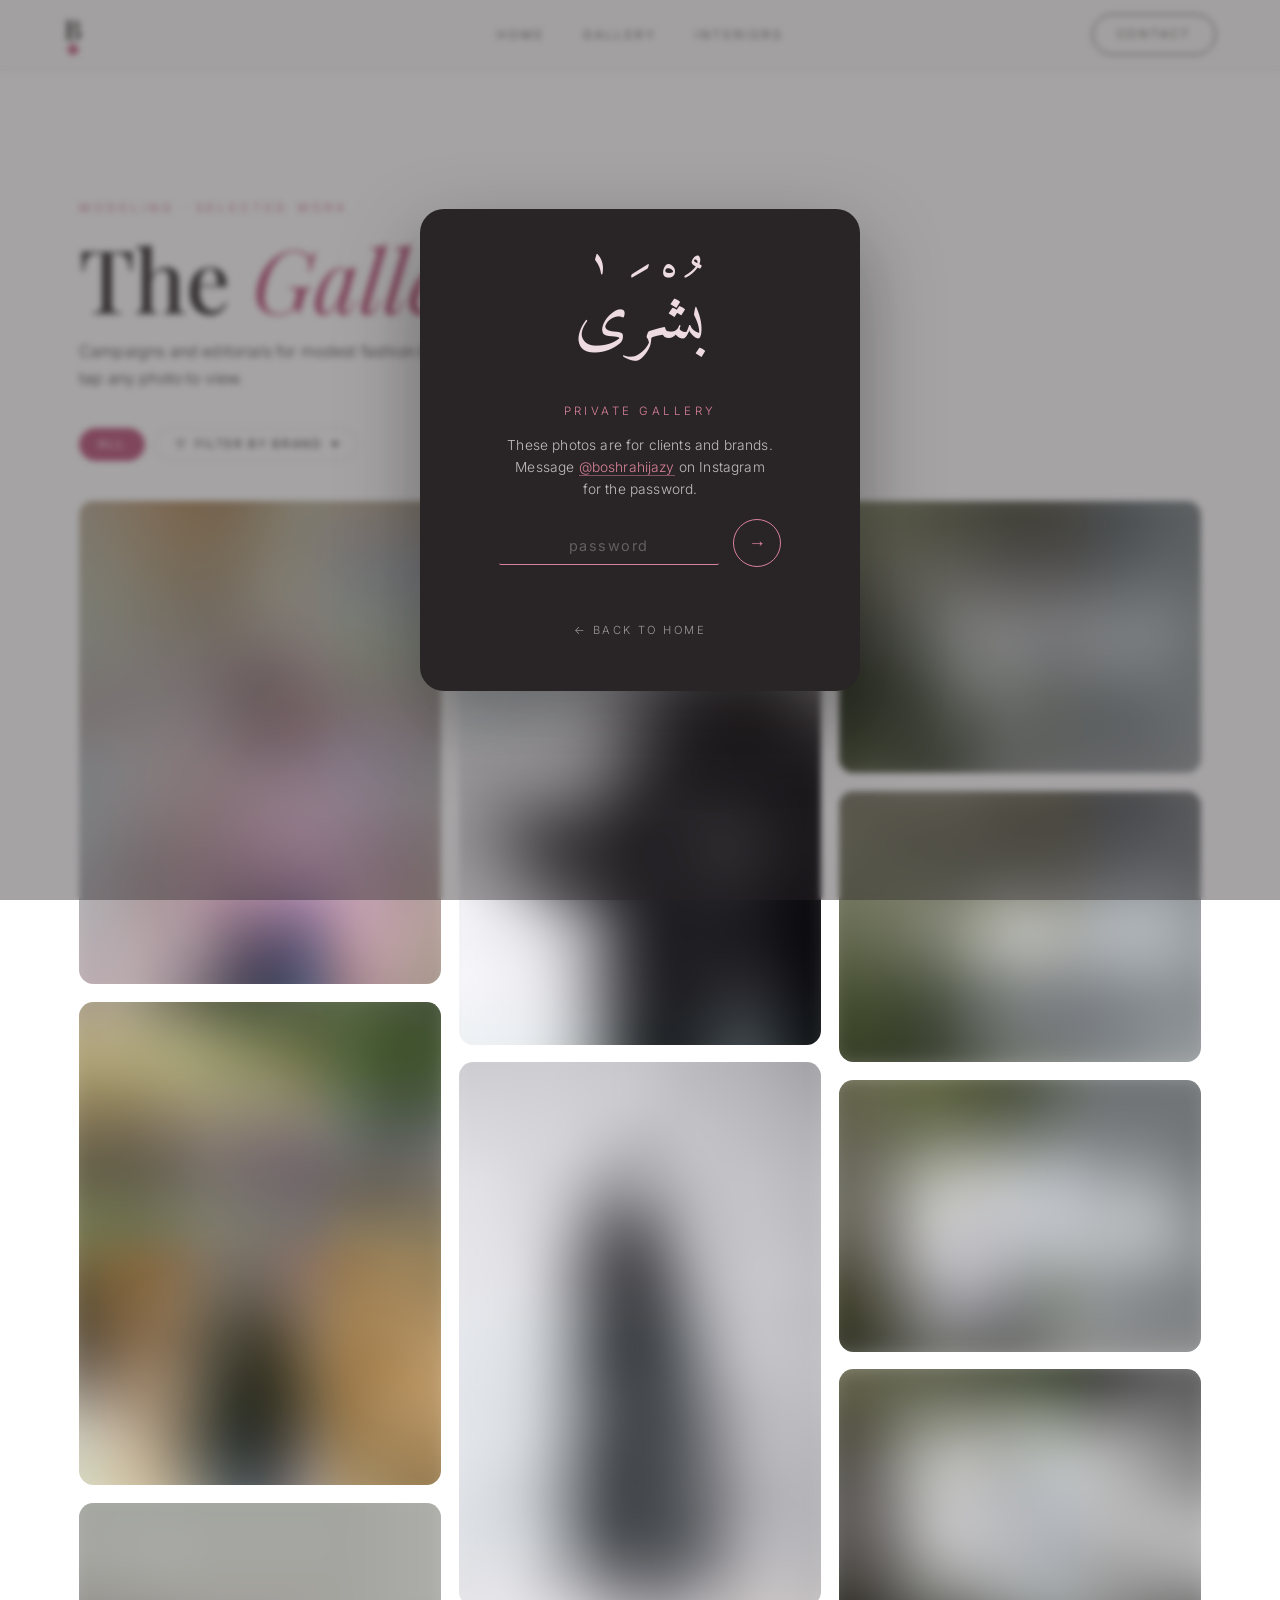
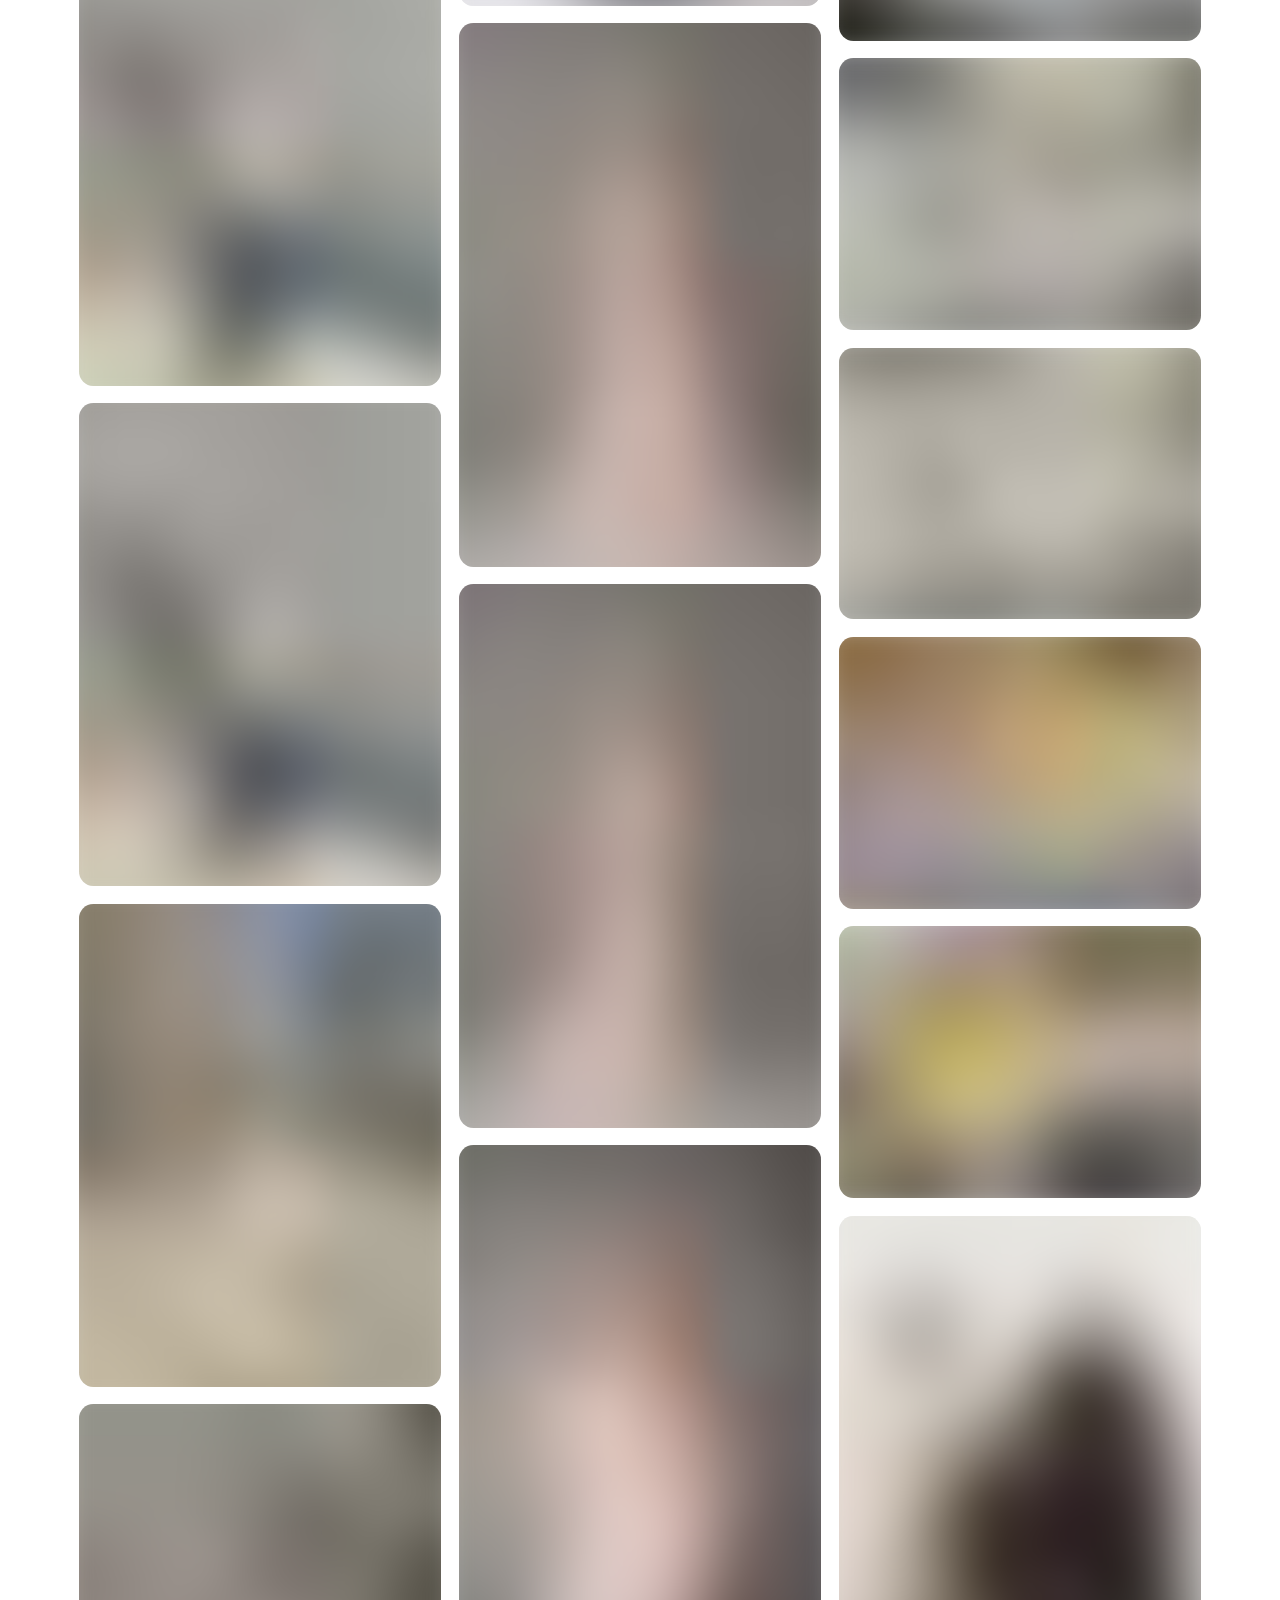
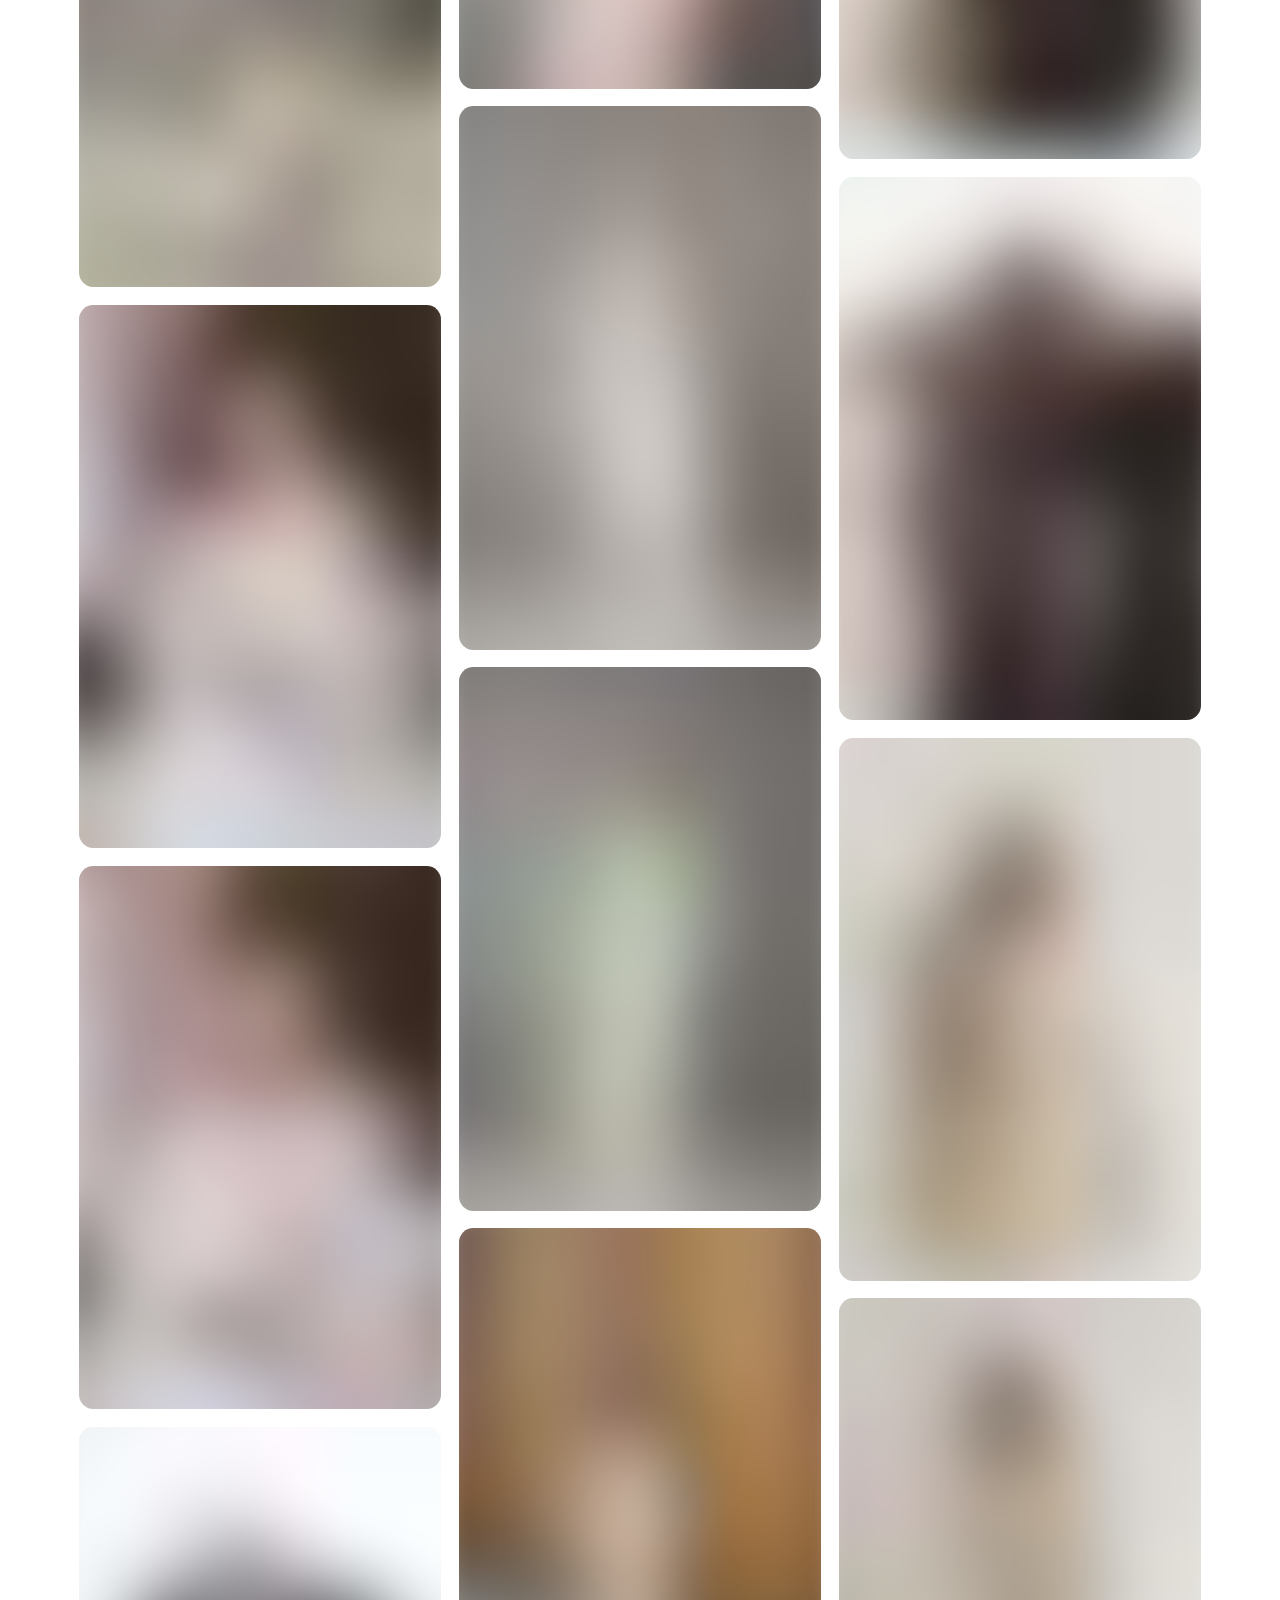
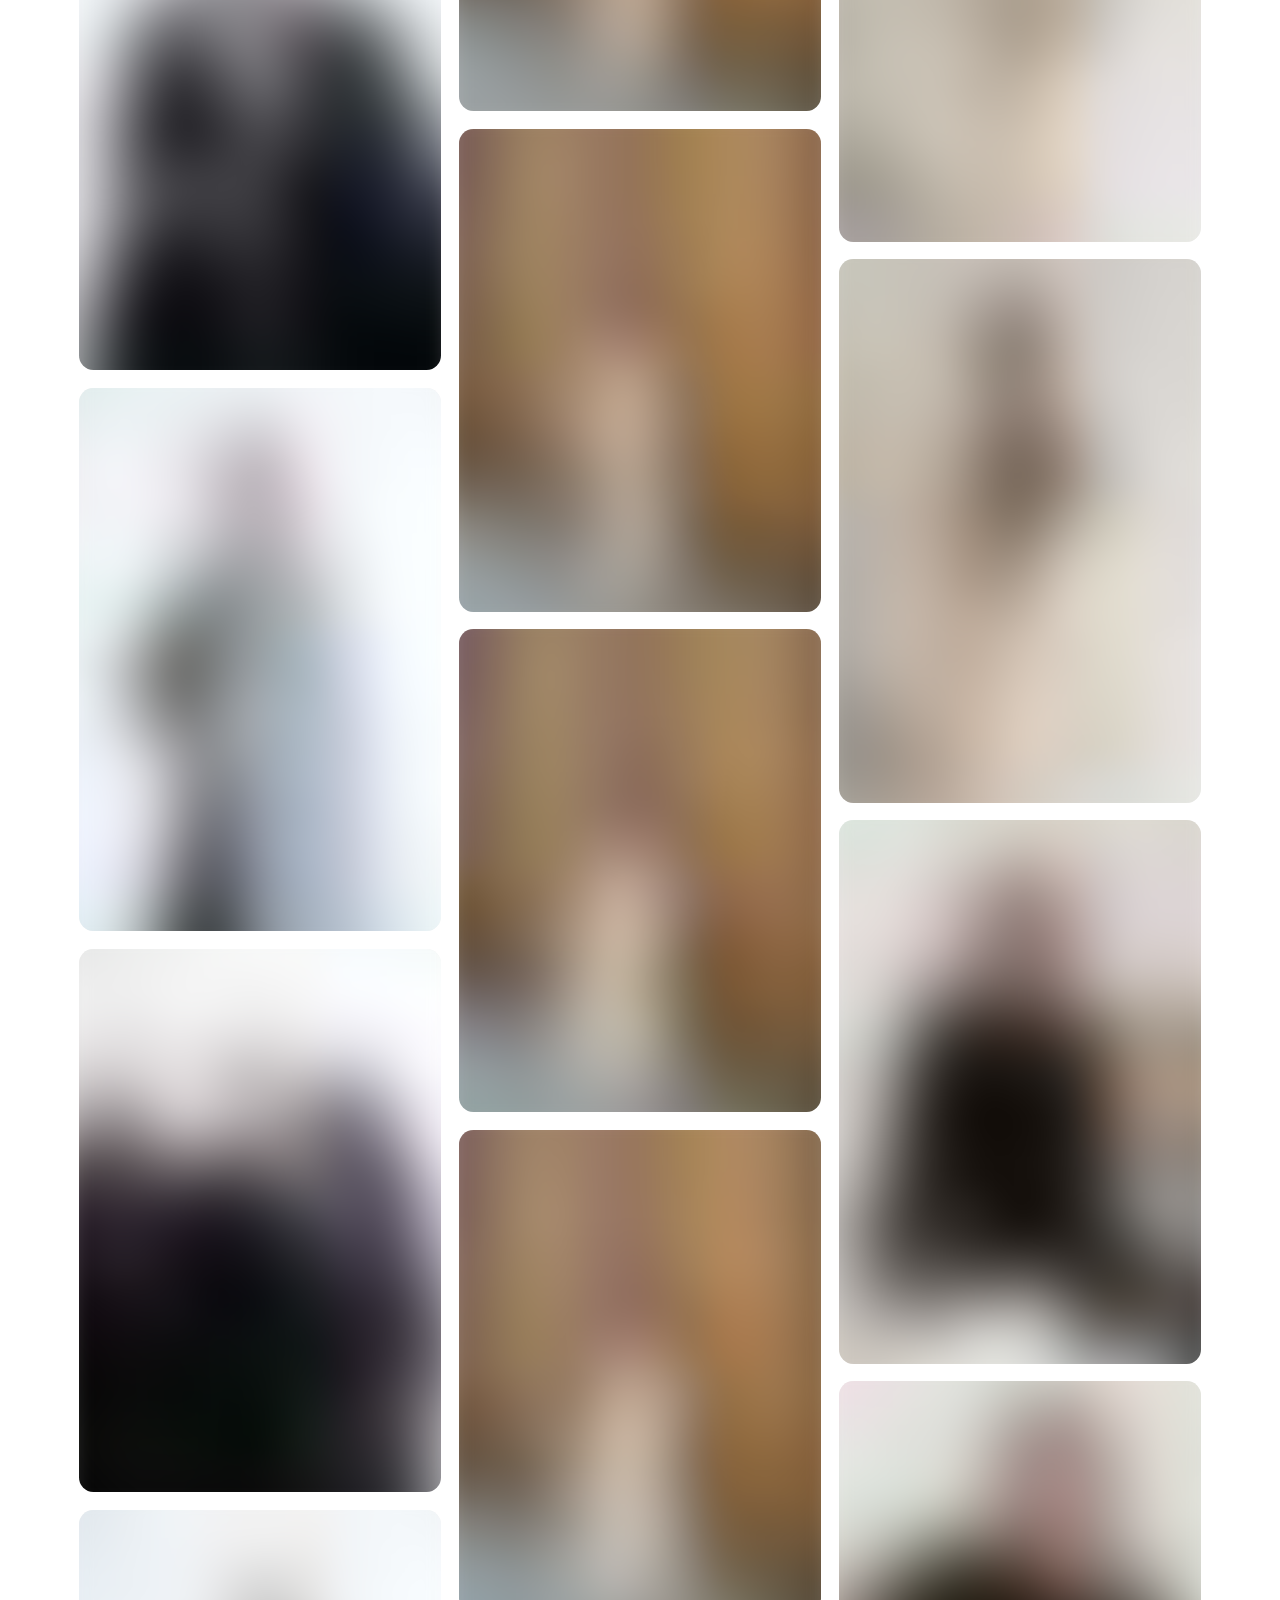
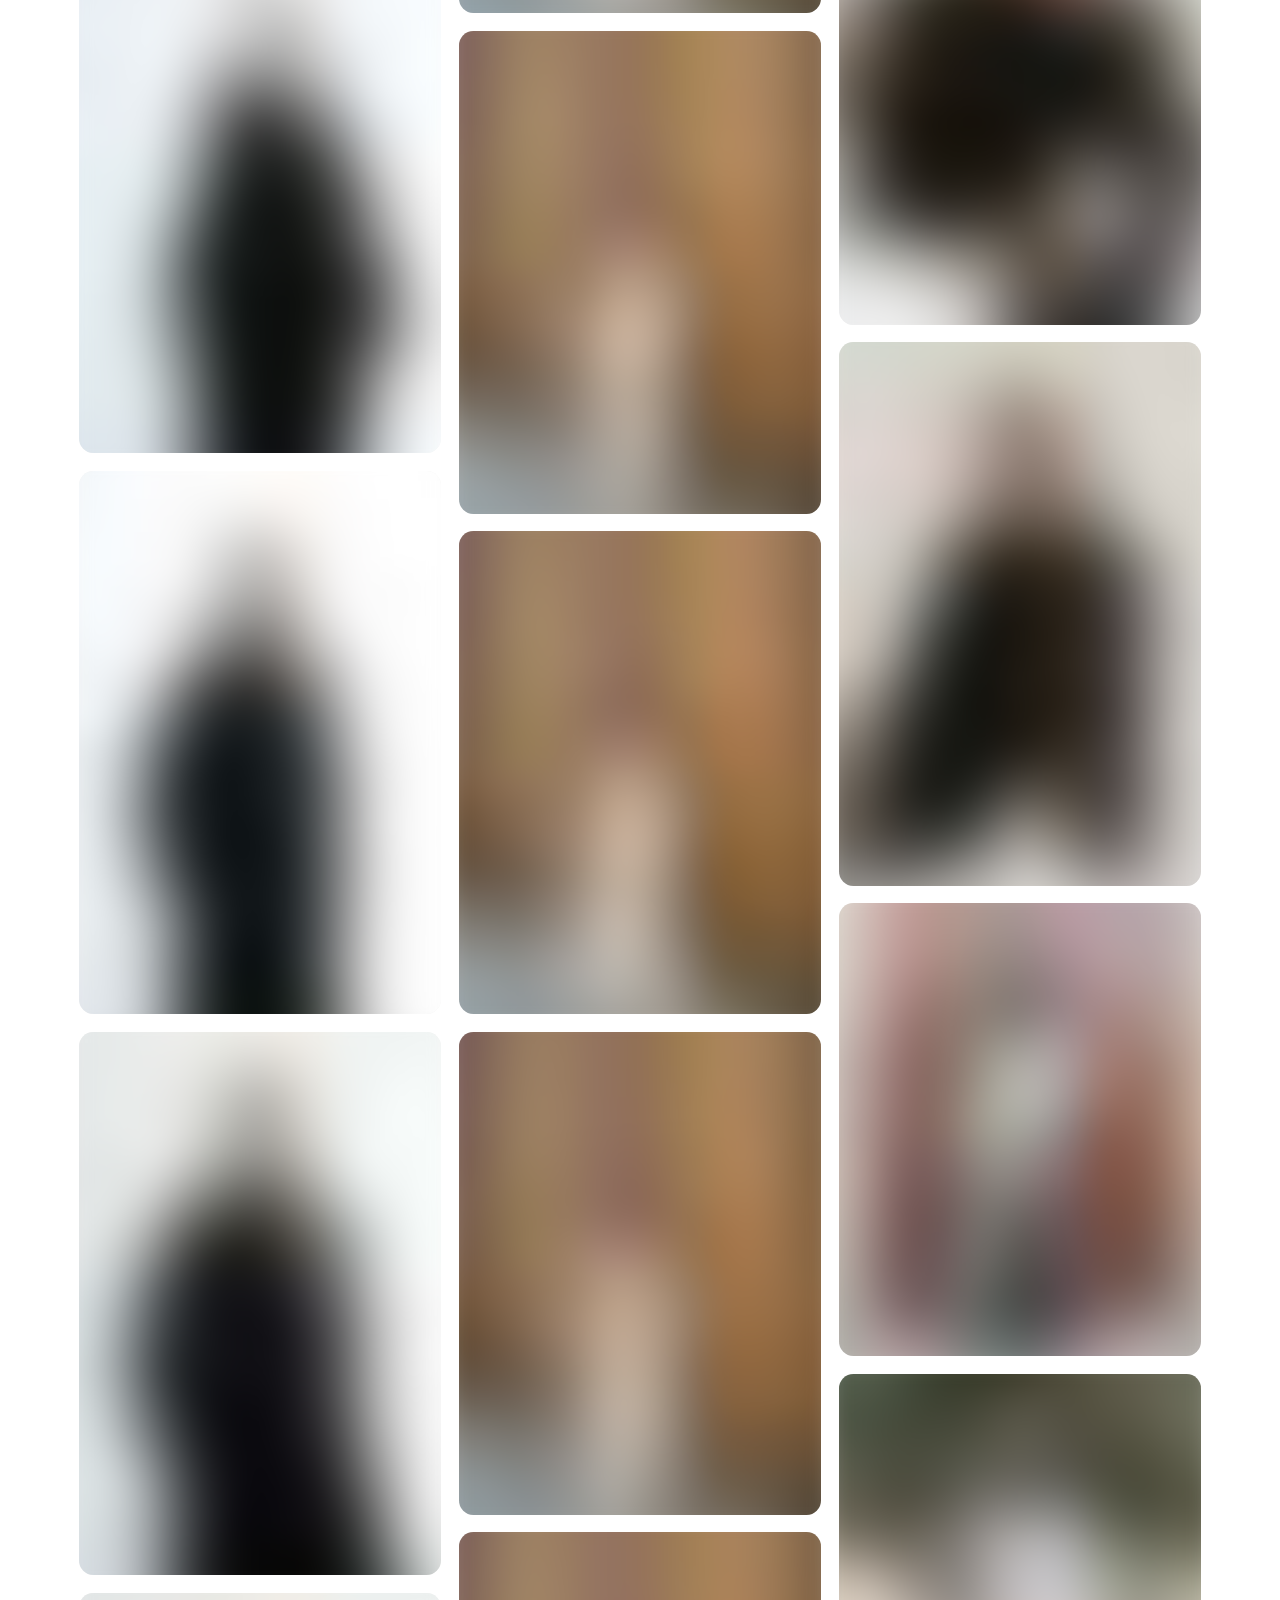
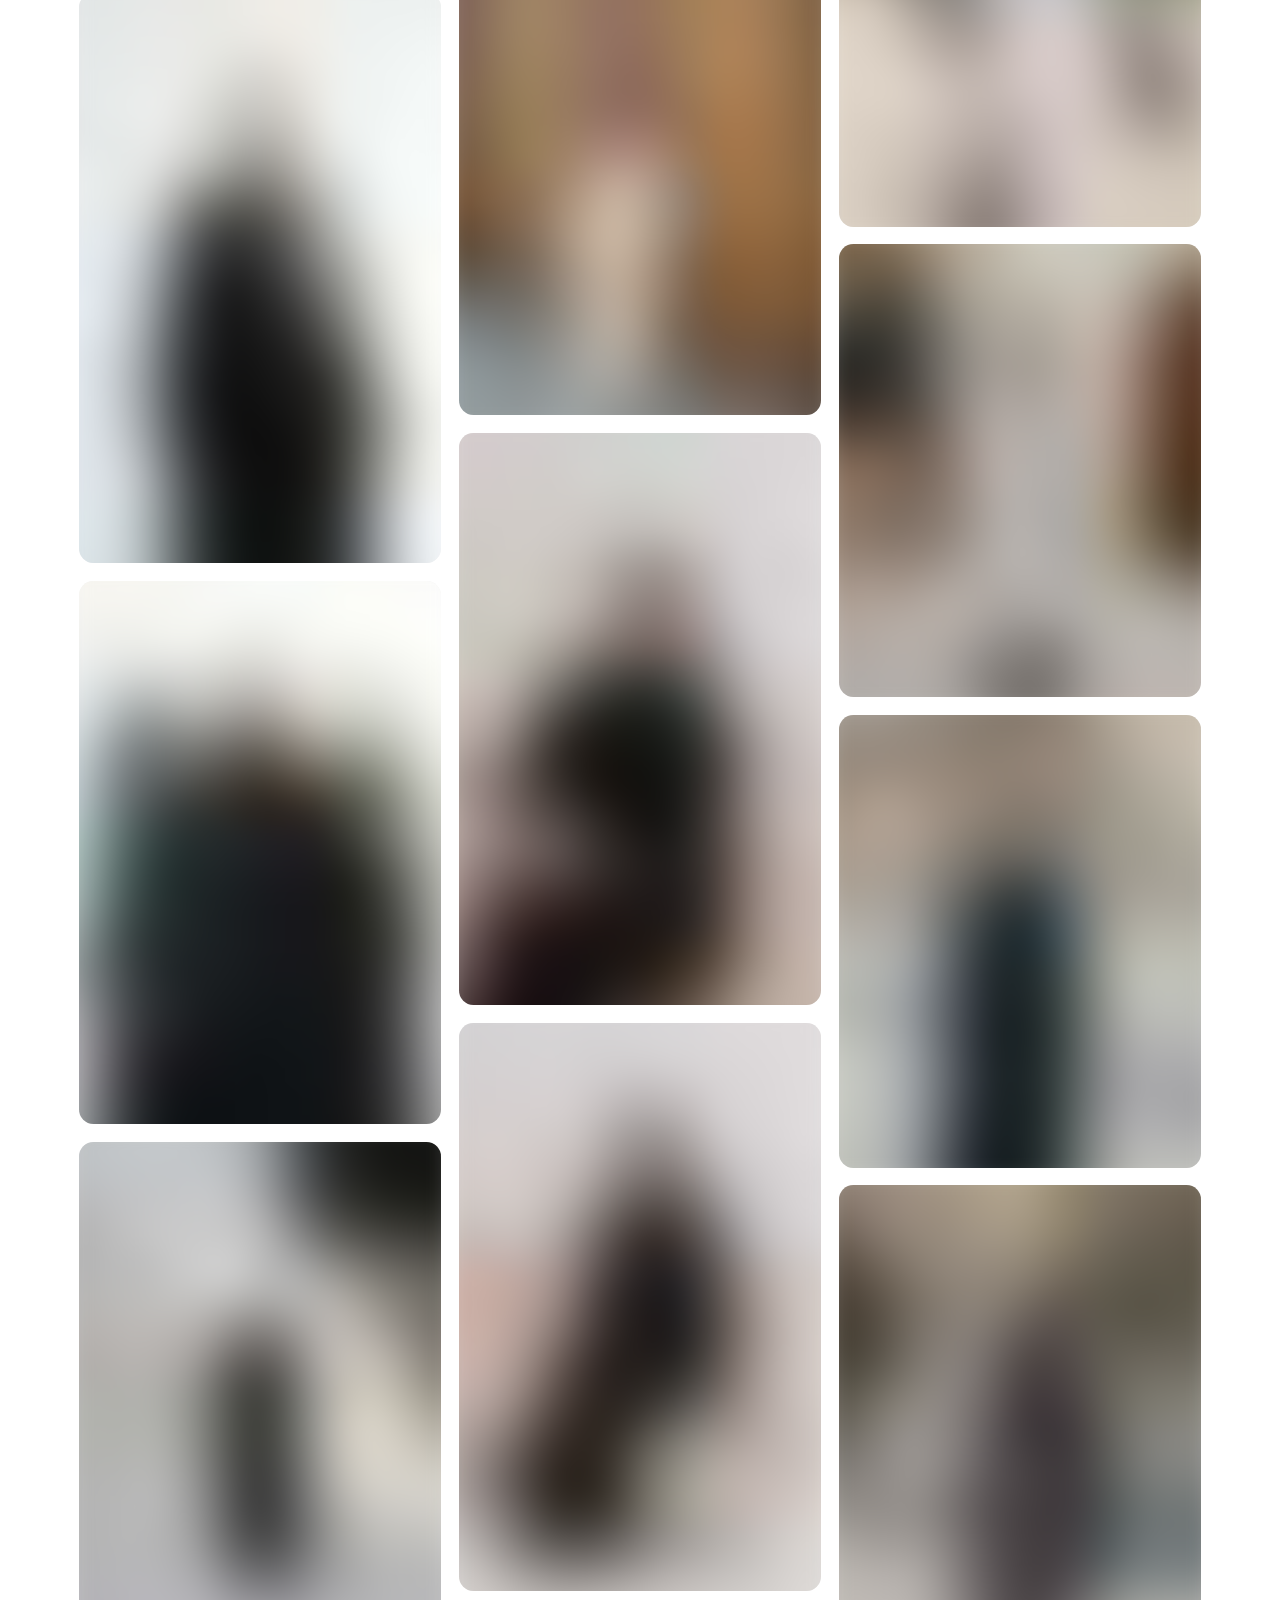
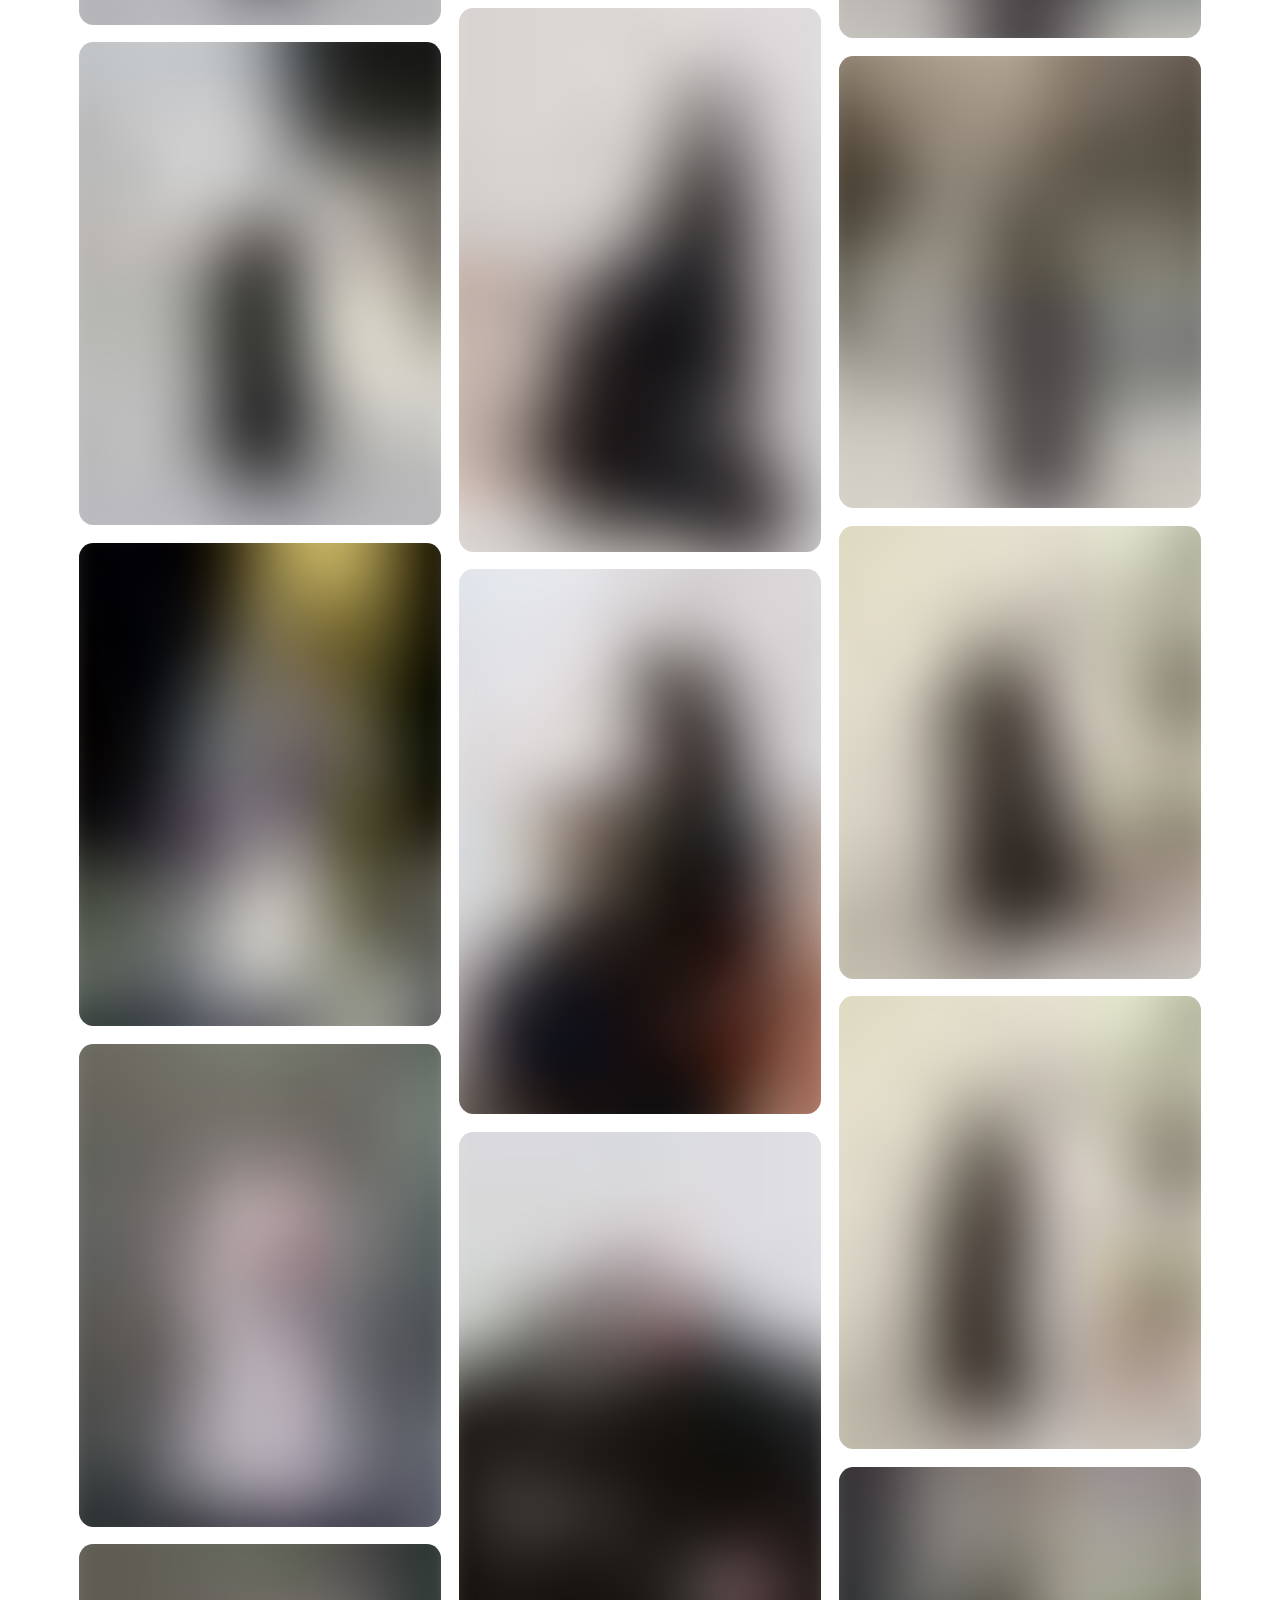
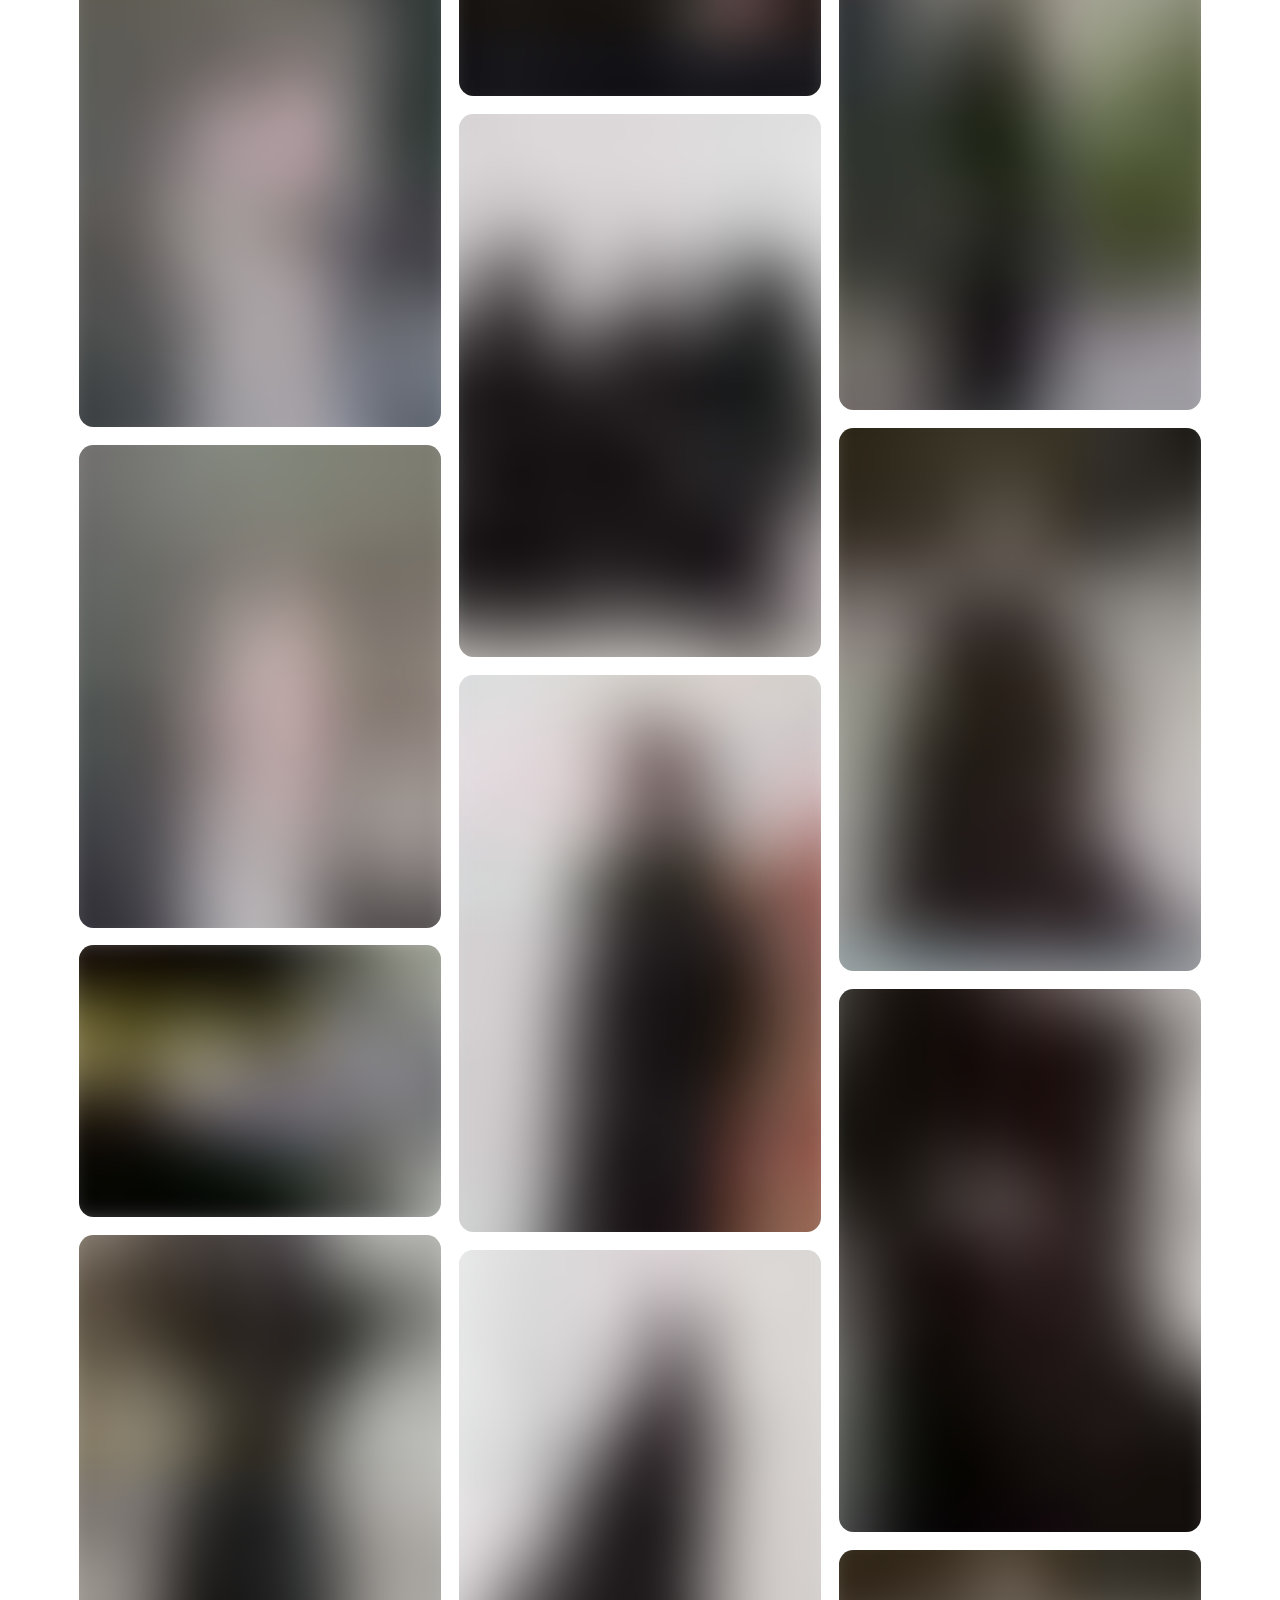
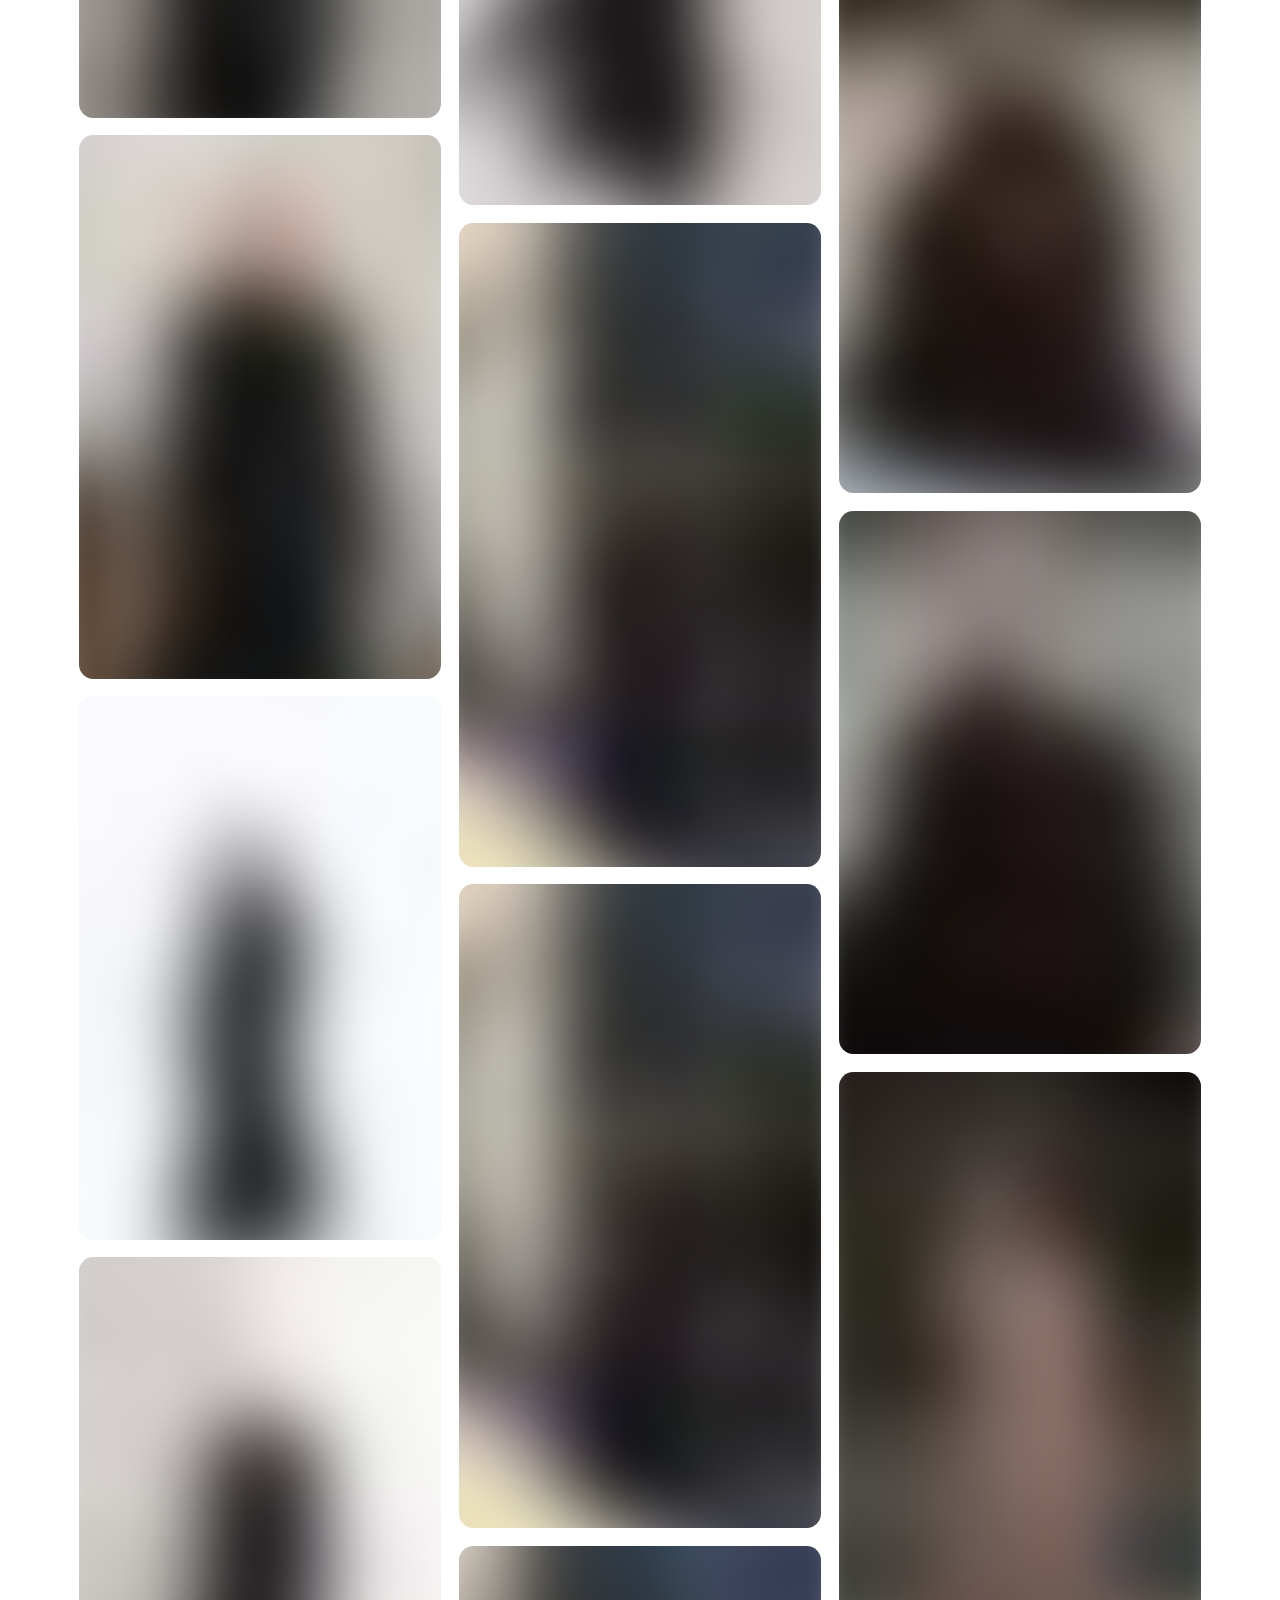
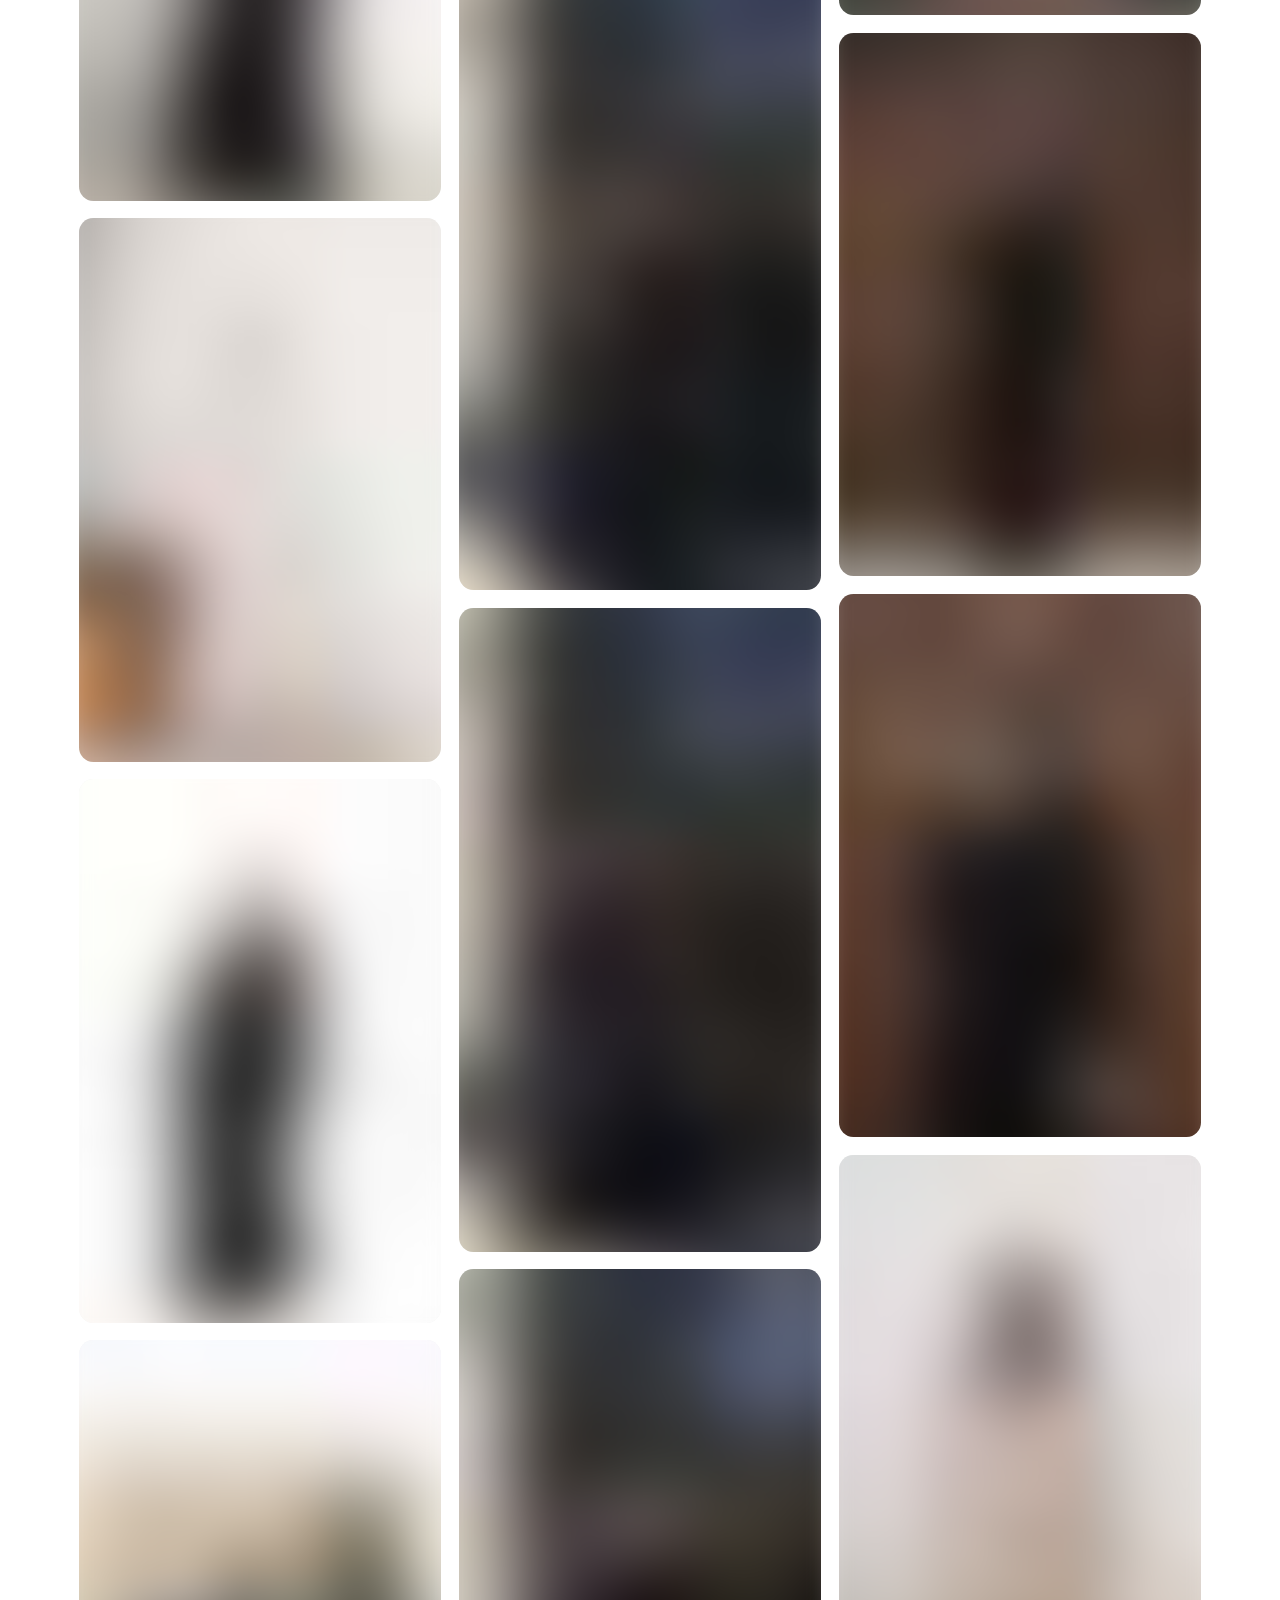
==== commit 7829ec15: "Fix stretched gallery tiles; remove the Foundations section from interiors - .gitem img gets height:" ====
--- a/gallery/index.html
+++ b/gallery/index.html
@@ -11,12 +11,12 @@
   <meta property="og:description" content="Campaigns and editorials for modest fashion brands." />
   <link rel="canonical" href="https://boshrabelal.com/gallery" />
   <meta name="theme-color" content="#292426" />
-  <link rel="icon" href="/assets/favicon.svg?v=41" type="image/svg+xml" />
-  <link rel="apple-touch-icon" href="/assets/notion/dot-pink-tile.png?v=41" />
+  <link rel="icon" href="/assets/favicon.svg?v=42" type="image/svg+xml" />
+  <link rel="apple-touch-icon" href="/assets/notion/dot-pink-tile.png?v=42" />
   <link rel="preconnect" href="https://fonts.googleapis.com" />
   <link rel="preconnect" href="https://fonts.gstatic.com" crossorigin />
   <link href="https://fonts.googleapis.com/css2?family=Playfair+Display:ital,wght@0,400;0,500;0,600;1,400;1,500&family=Inter:wght@300;400;500&family=Amiri:ital@0;1&display=swap" rel="stylesheet" />
-  <link rel="stylesheet" href="/css/style.css?v=41" />
+  <link rel="stylesheet" href="/css/style.css?v=42" />
 </head>
 <body class="subpage is-locked">
 
@@ -528,7 +528,7 @@
     <button class="lightbox__nav lightbox__nav--next" id="lbNext" aria-label="Next">→</button>
   </div>
 
-  <script src="/js/main.js?v=41"></script>
-  <script src="/js/gallery.js?v=41"></script>
+  <script src="/js/main.js?v=42"></script>
+  <script src="/js/gallery.js?v=42"></script>
 </body>
 </html>
--- a/css/style.css
+++ b/css/style.css
@@ -816,7 +816,7 @@
   background: var(--cream-2);
 }
 .gitem img {
-  width: 100%; display: block;
+  width: 100%; height: auto; display: block;   /* height: auto beats the height attribute */
   transition: transform 0.7s var(--ease);
 }
 .gitem:hover img { transform: scale(1.05); }
@@ -1337,8 +1337,6 @@
 .walk__step h4 { font-family: var(--serif); font-weight: 500; font-size: 1.25rem; line-height: 1.25; margin-bottom: 0.3rem; }
 .walk__step p { font-size: 0.9rem; color: var(--chocolate); opacity: 0.85; max-width: 42ch; }
 
-.studies { border-top: 1px solid var(--line); }
-.studies .ggrid { columns: 4; }
 
 @media (max-width: 900px) {
   .walk__body { grid-template-columns: 1fr; gap: 1.2rem; }
@@ -1347,12 +1345,10 @@
   .walk__step { padding: 1.1rem 0 1.1rem 1.4rem; }
   .walk__step::before { top: calc(1.1rem + 0.45rem); }
   .walk__step:first-child::before { top: 0.85rem; }
-  .studies .ggrid { columns: 3; }
 }
 @media (max-width: 640px) {
   .walk__head { flex-wrap: wrap; }
   .walk__frame { aspect-ratio: 1 / 1; }
-  .studies .ggrid { columns: 2; }
 }
 
 /* ── Reveal on scroll ── */
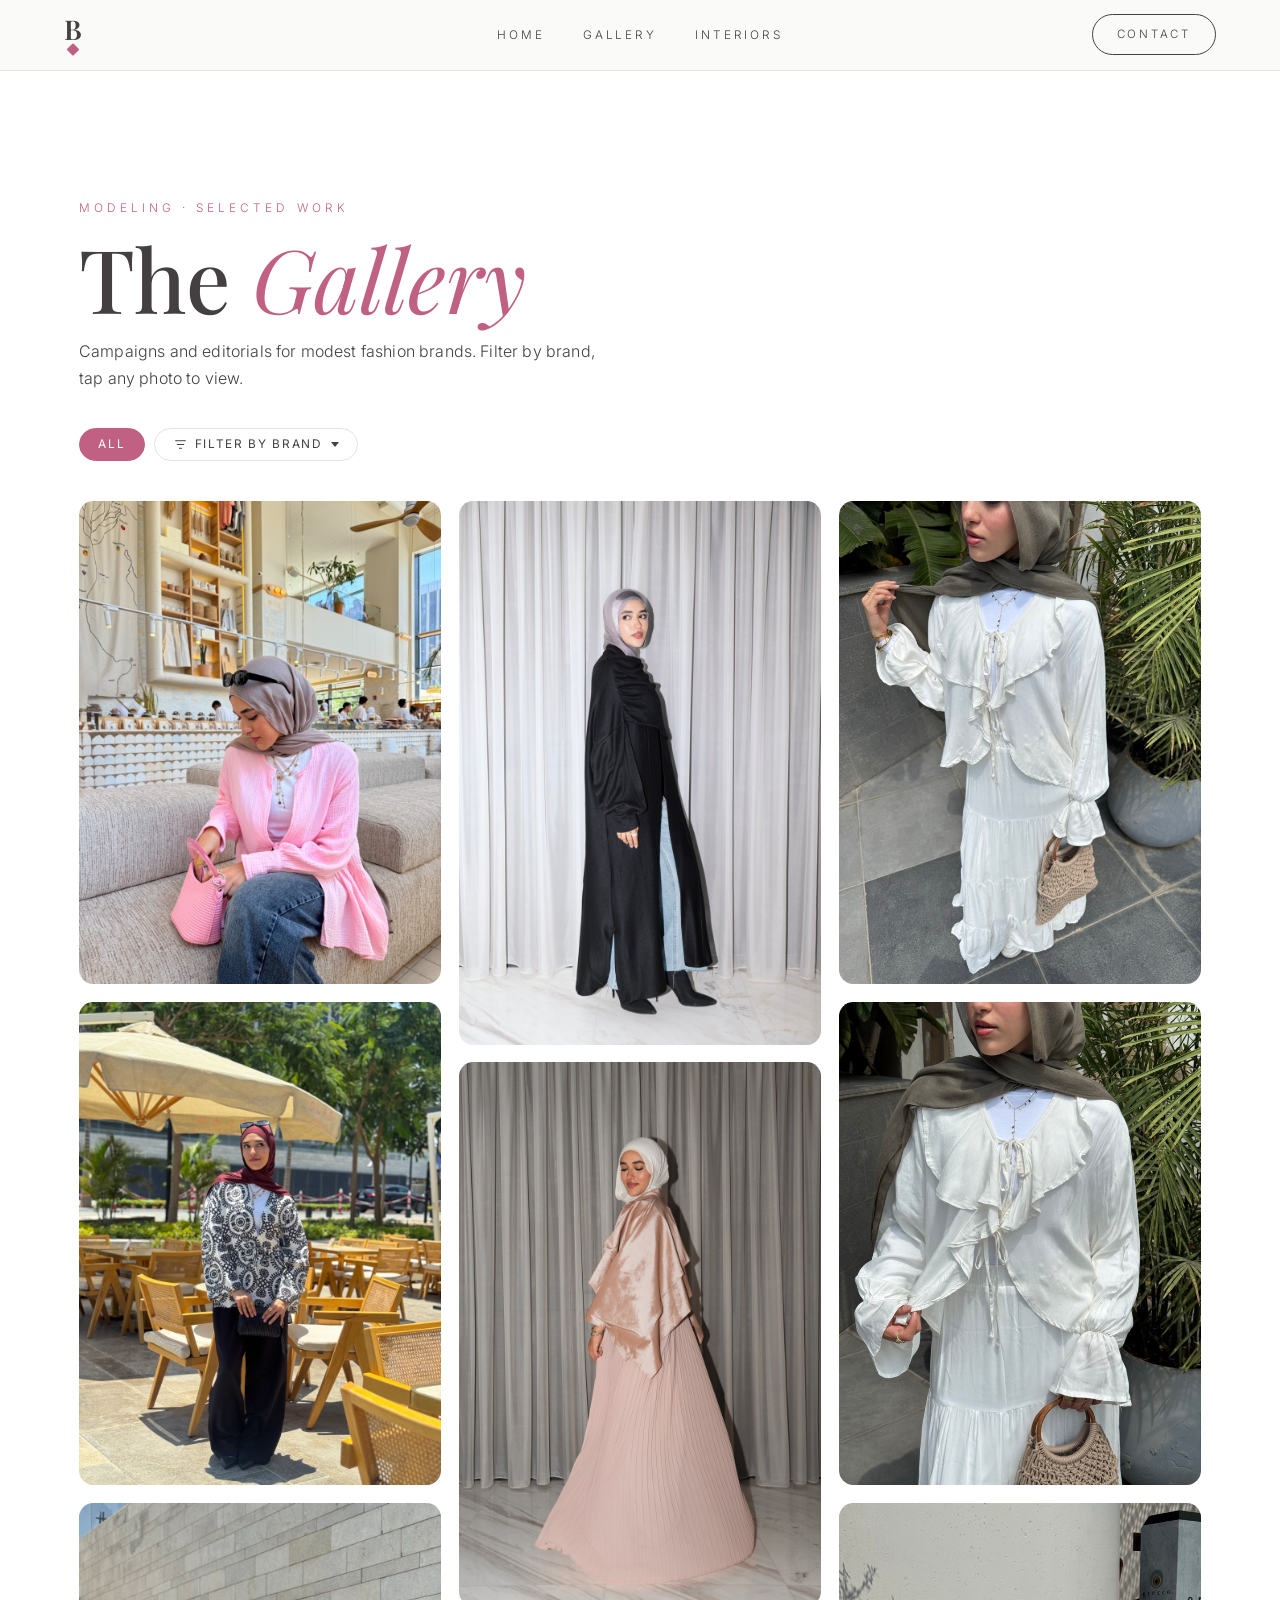
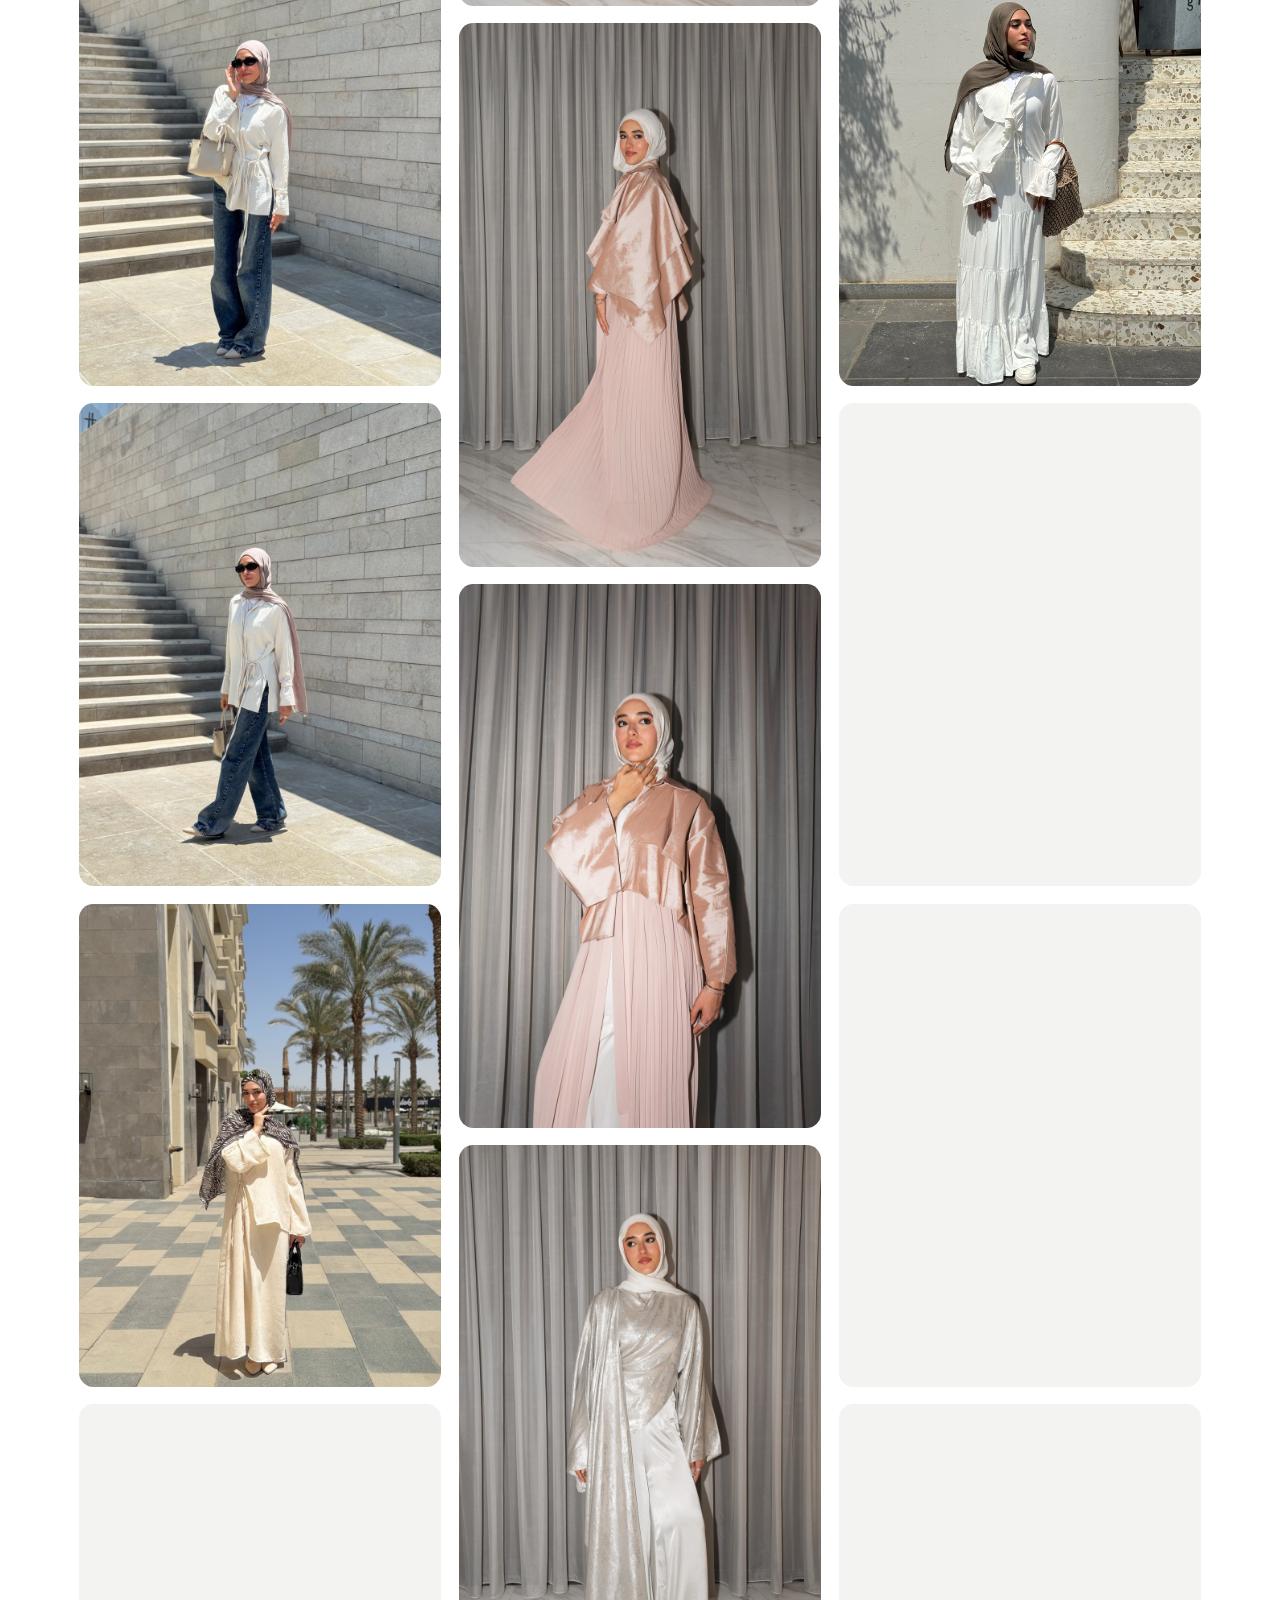
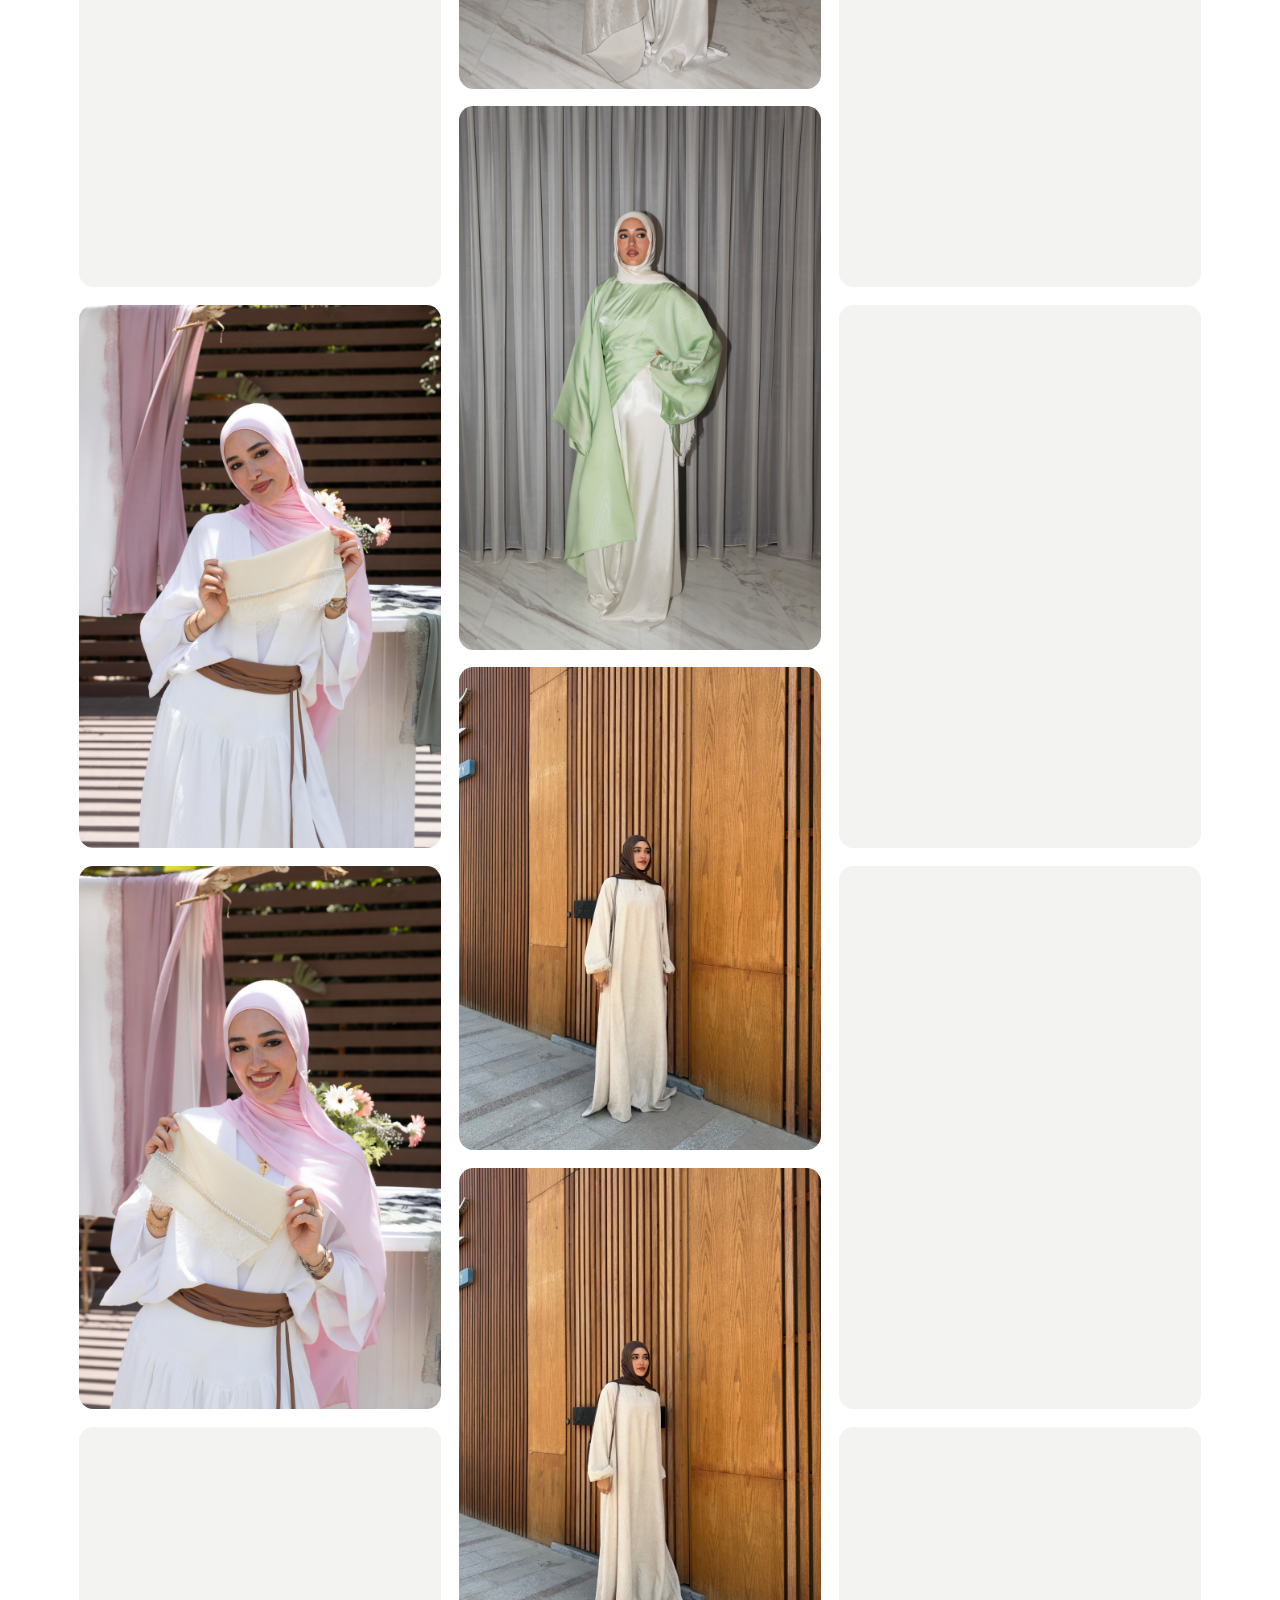
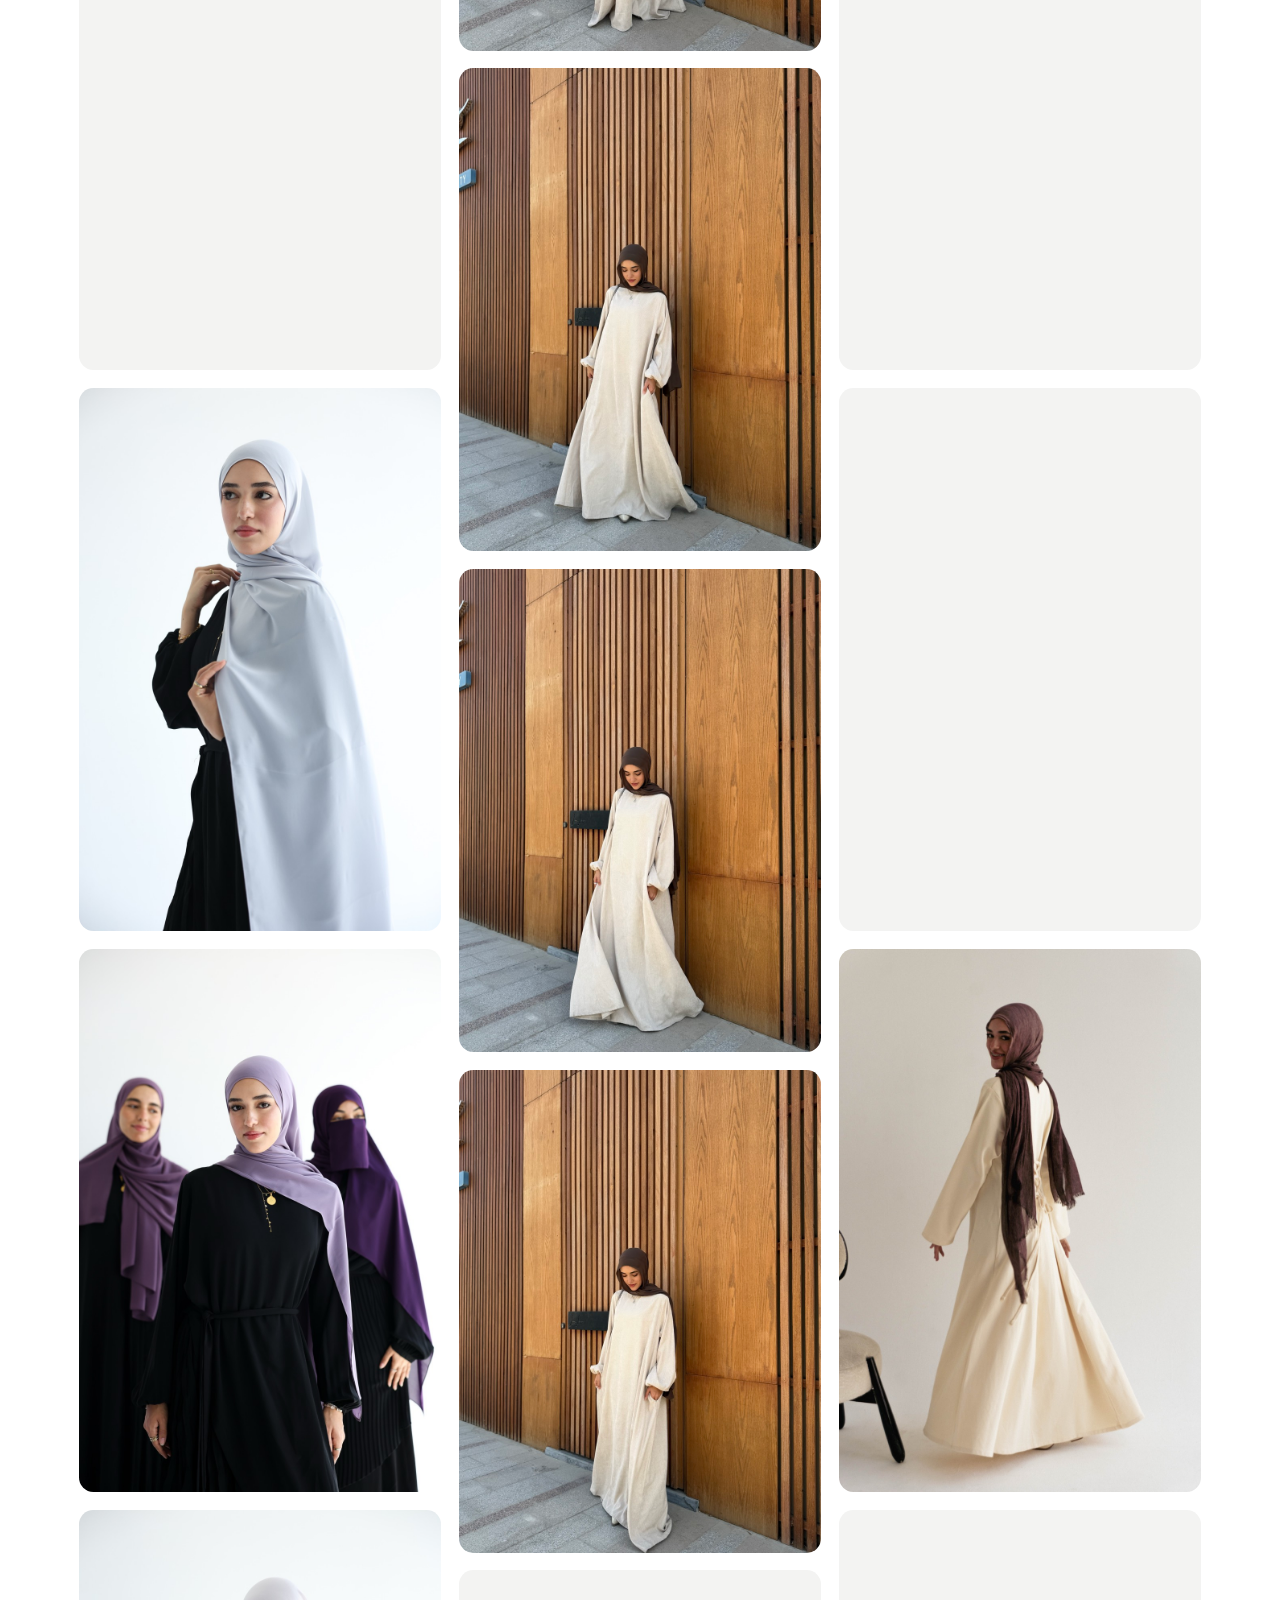
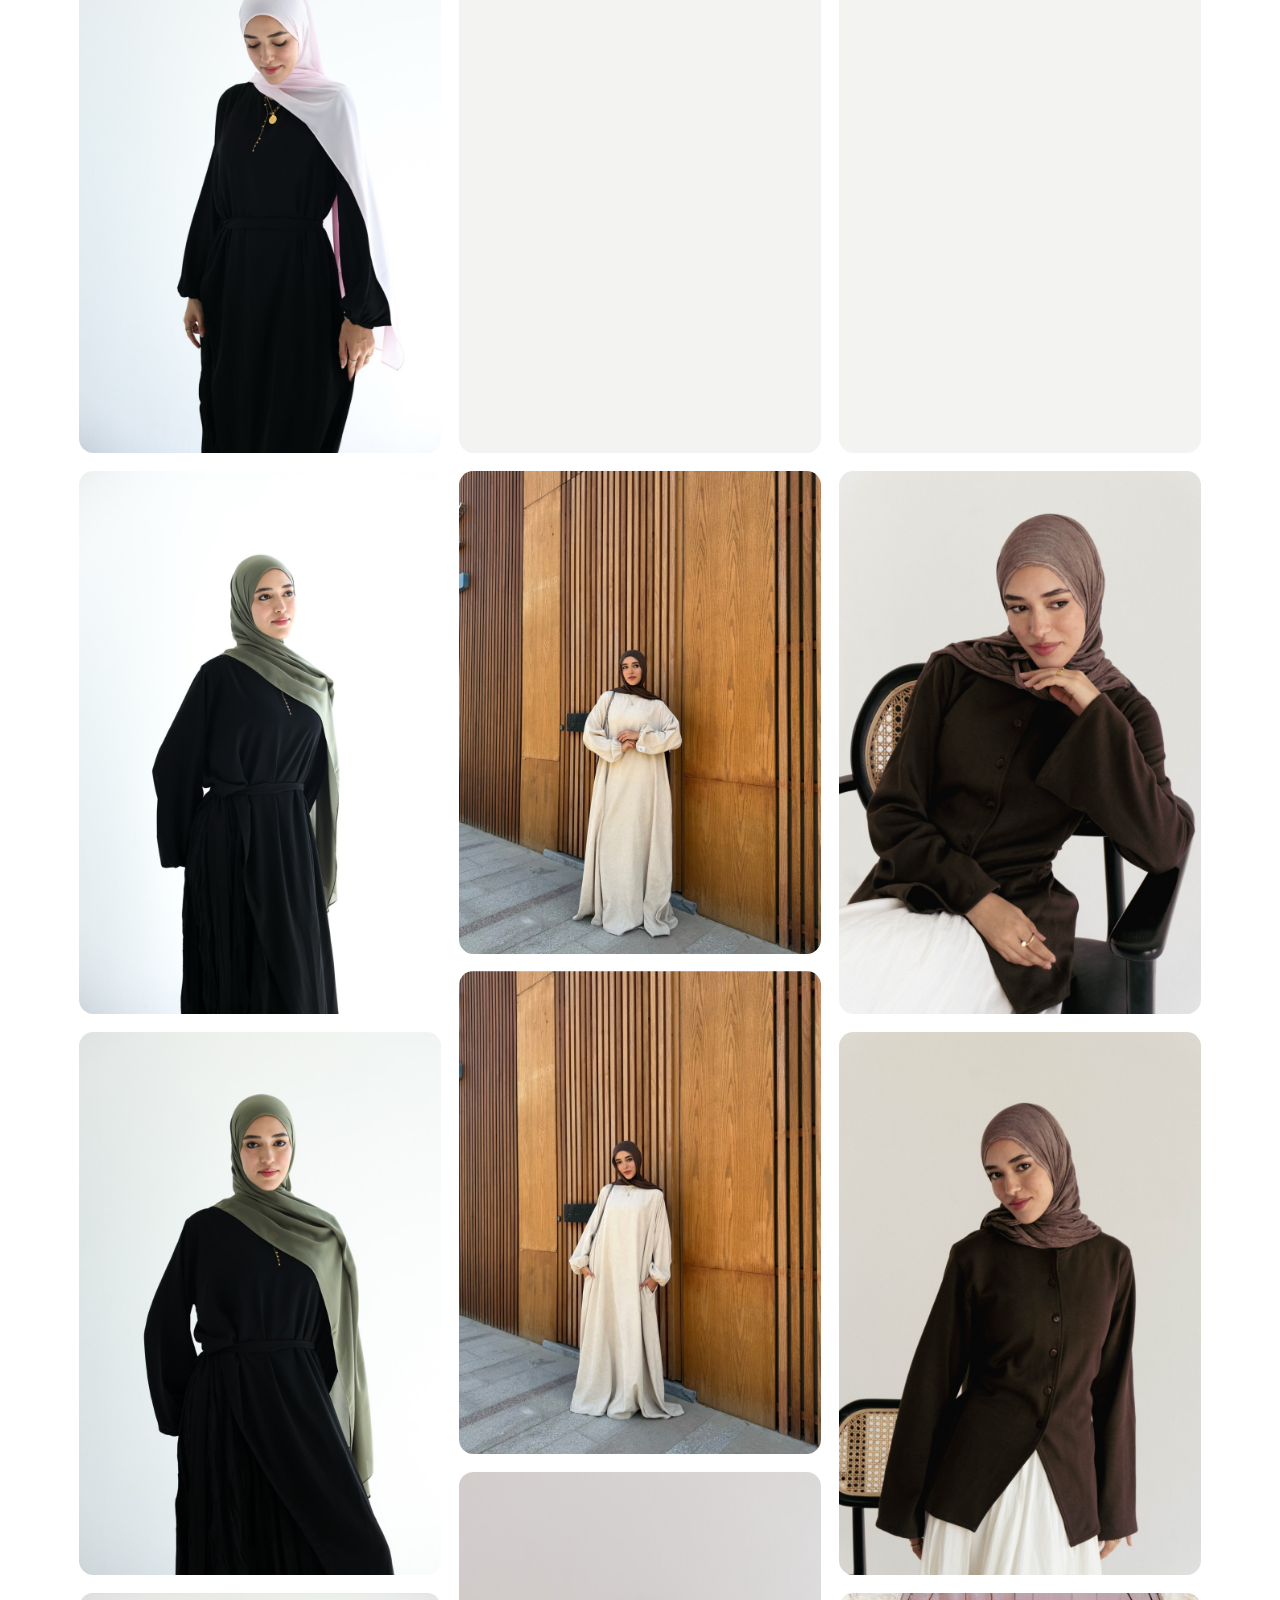
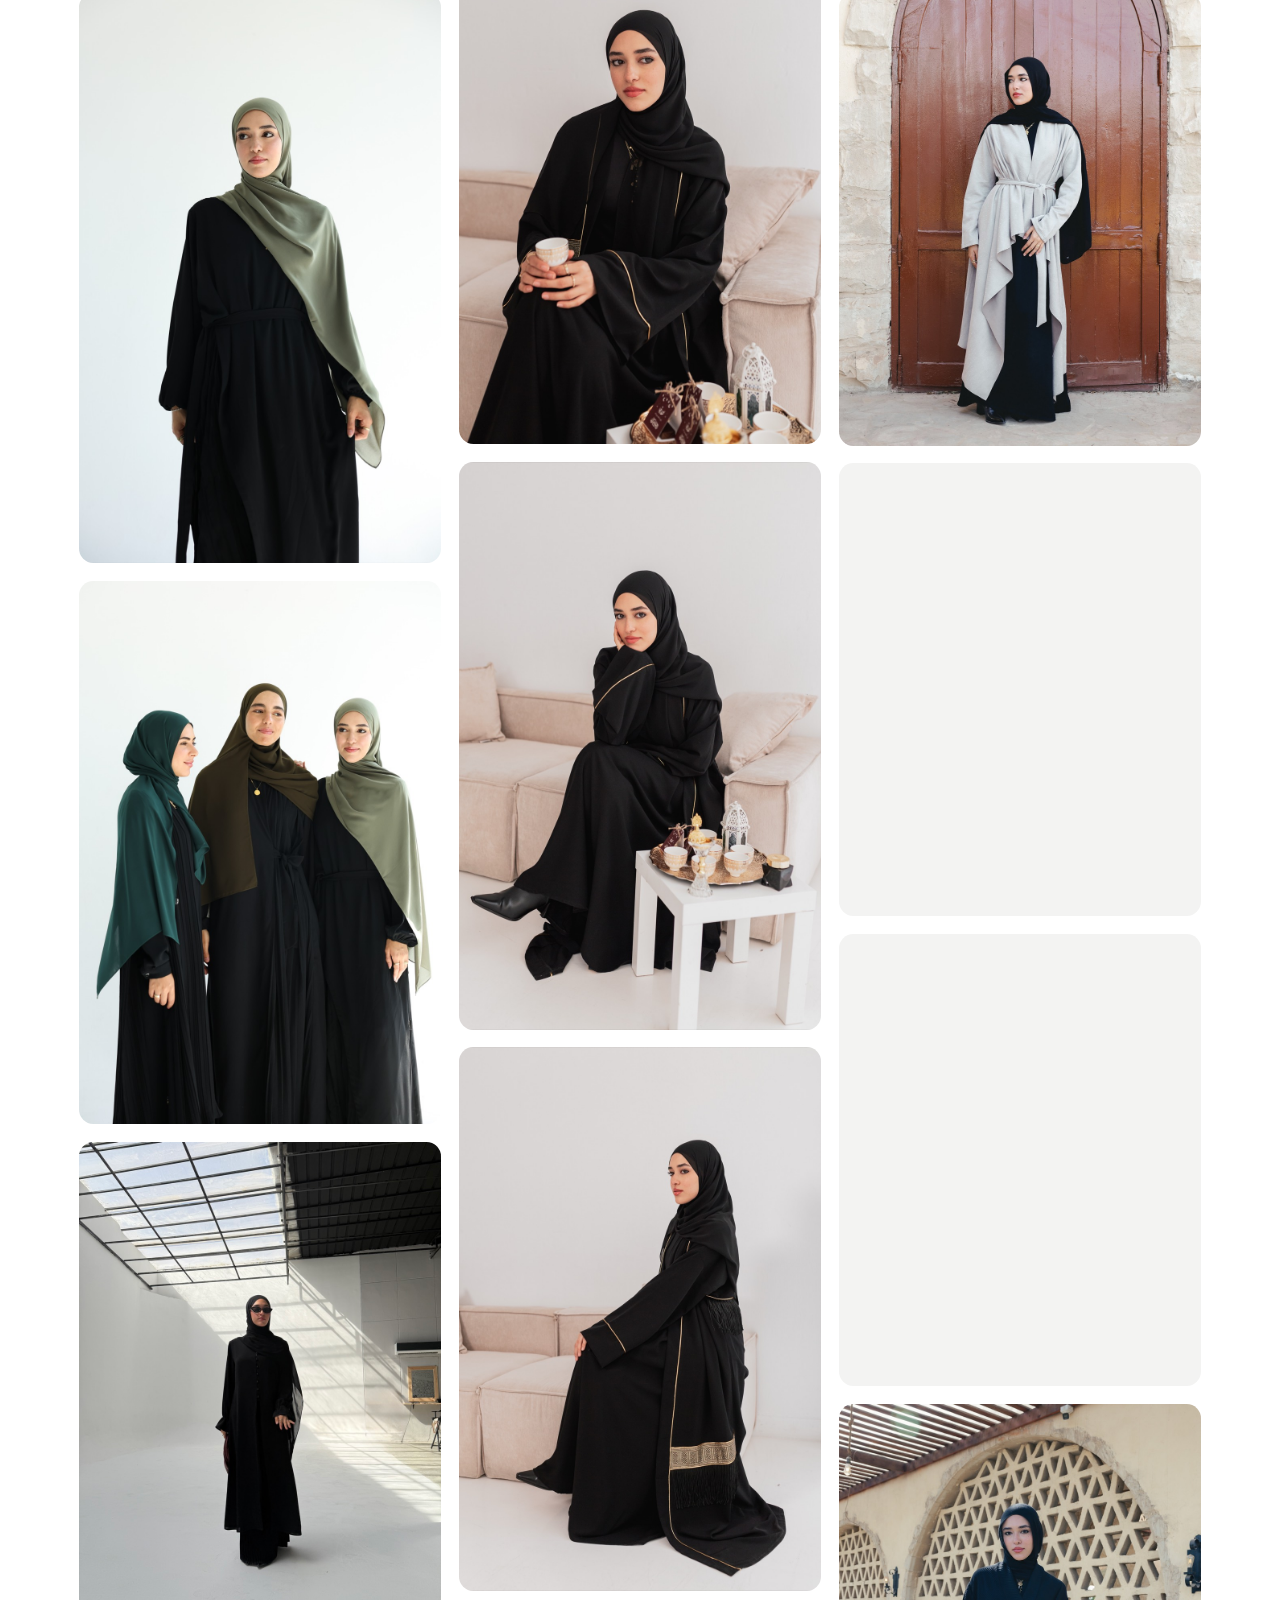
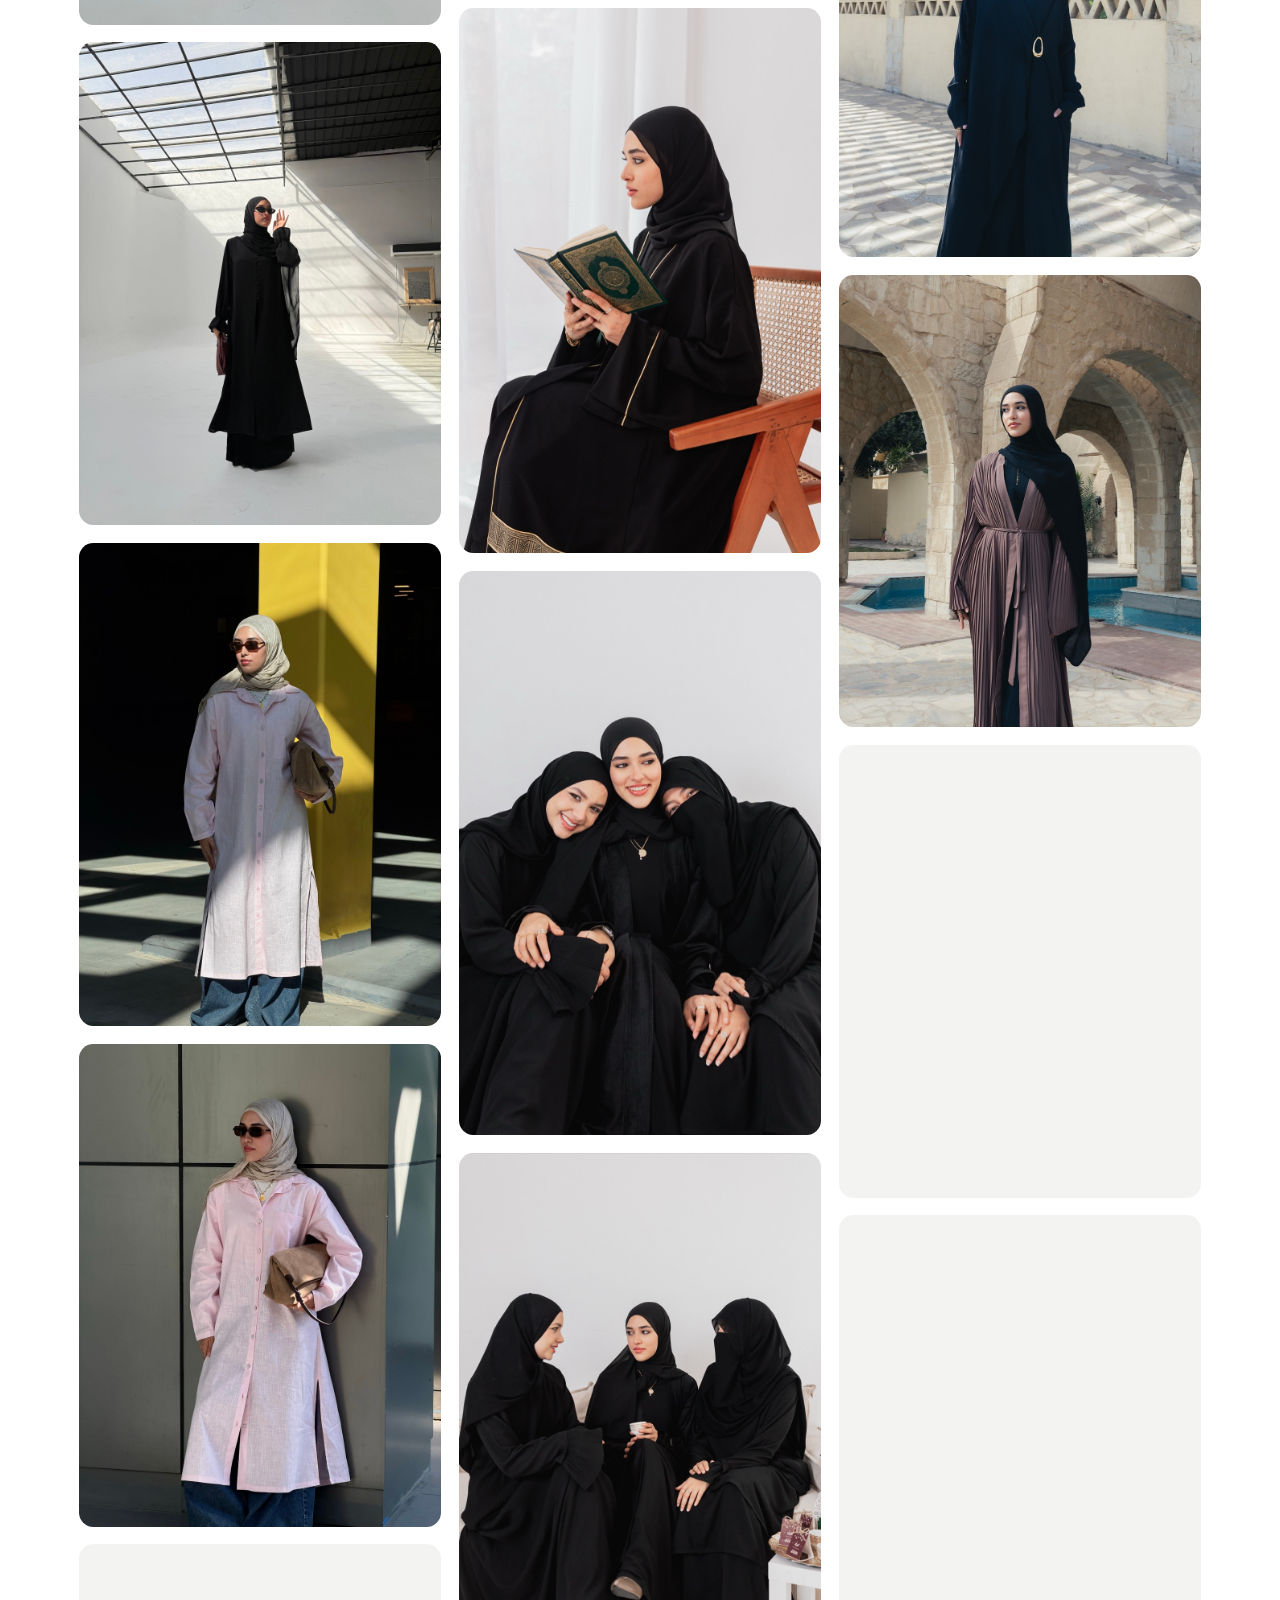
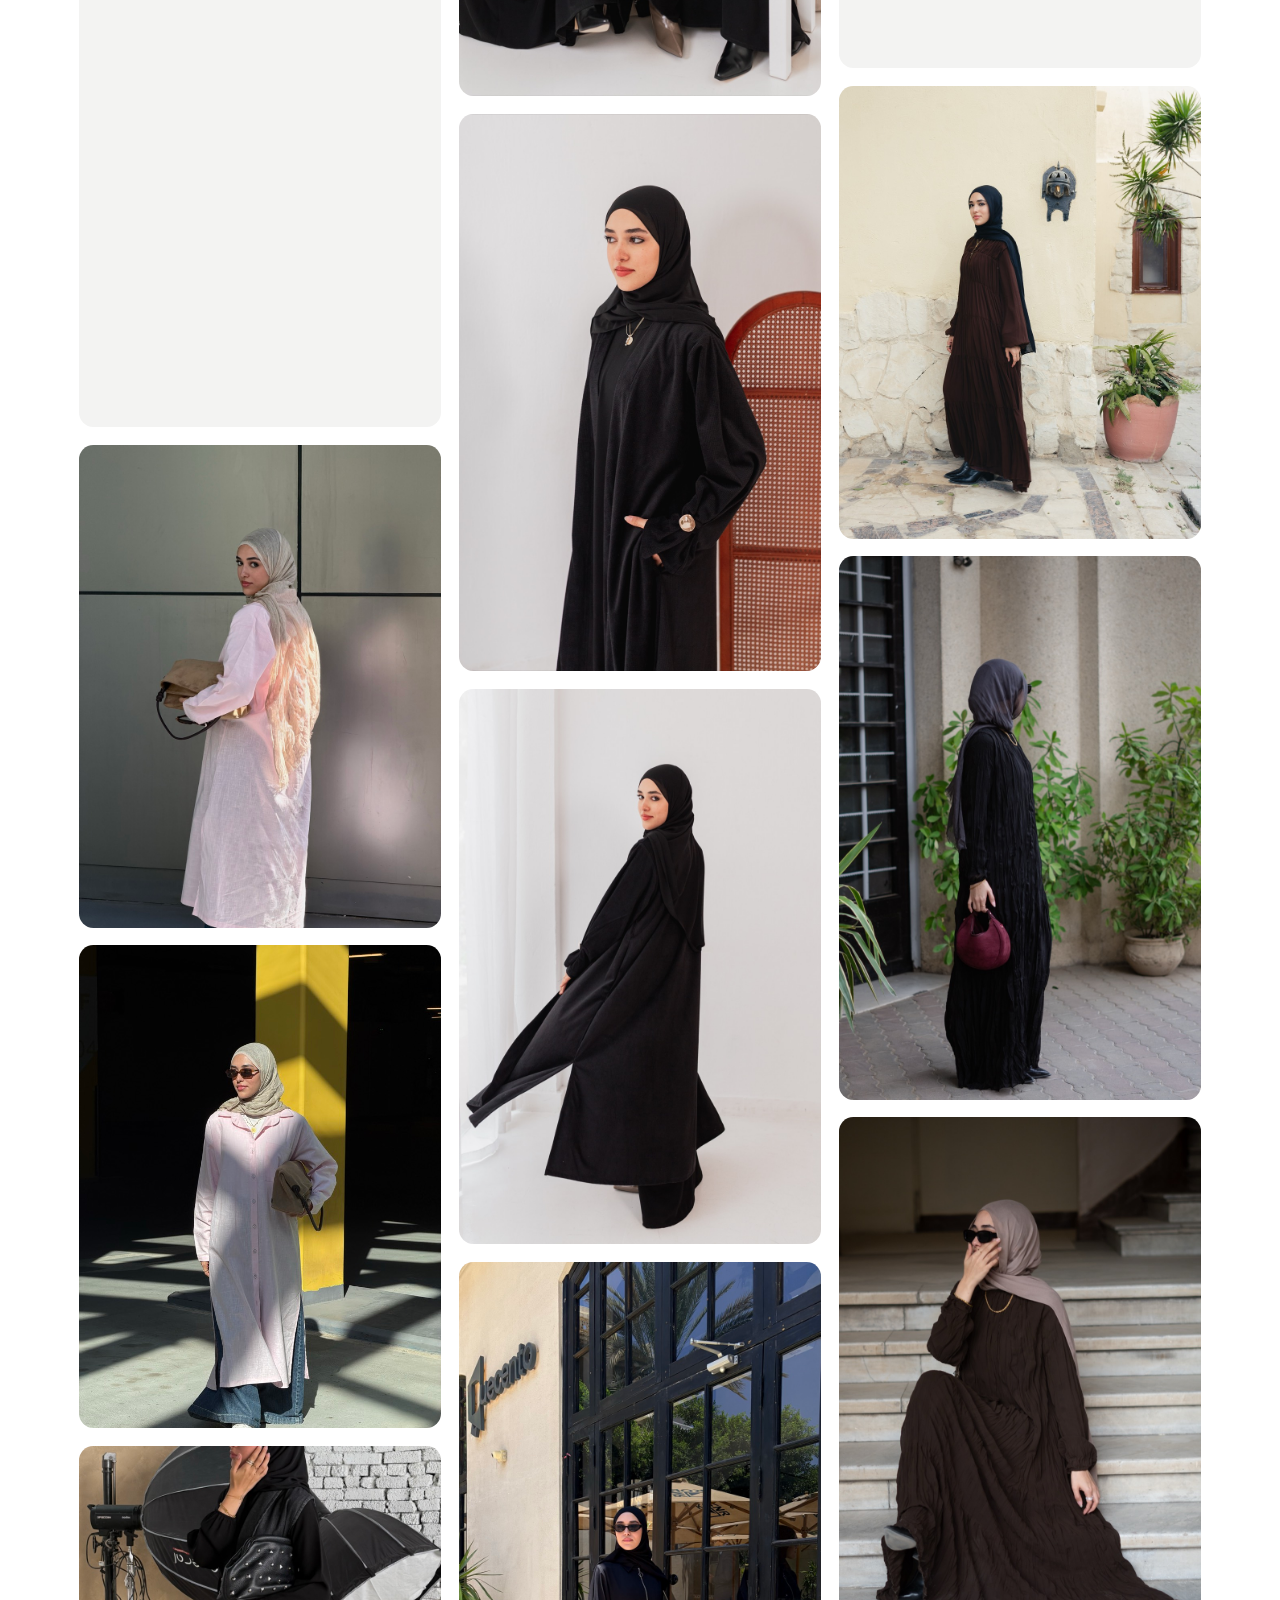
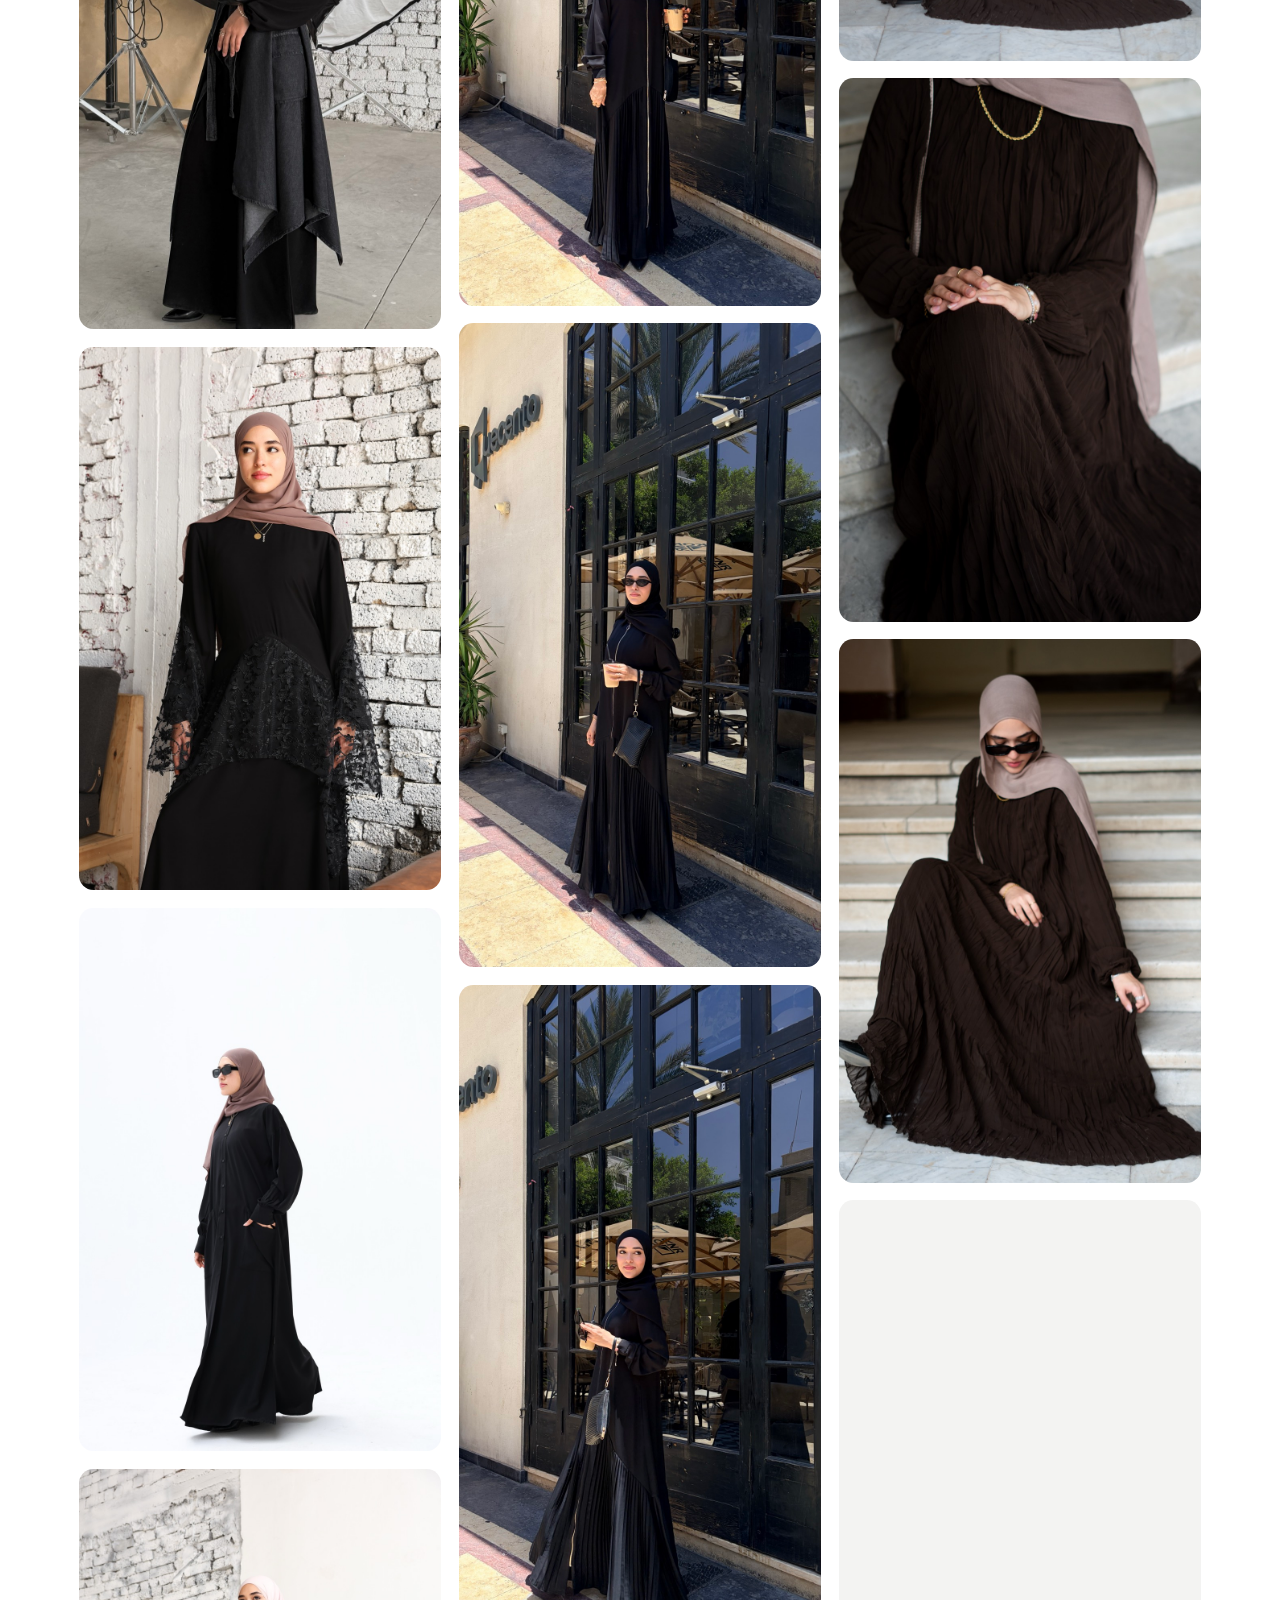
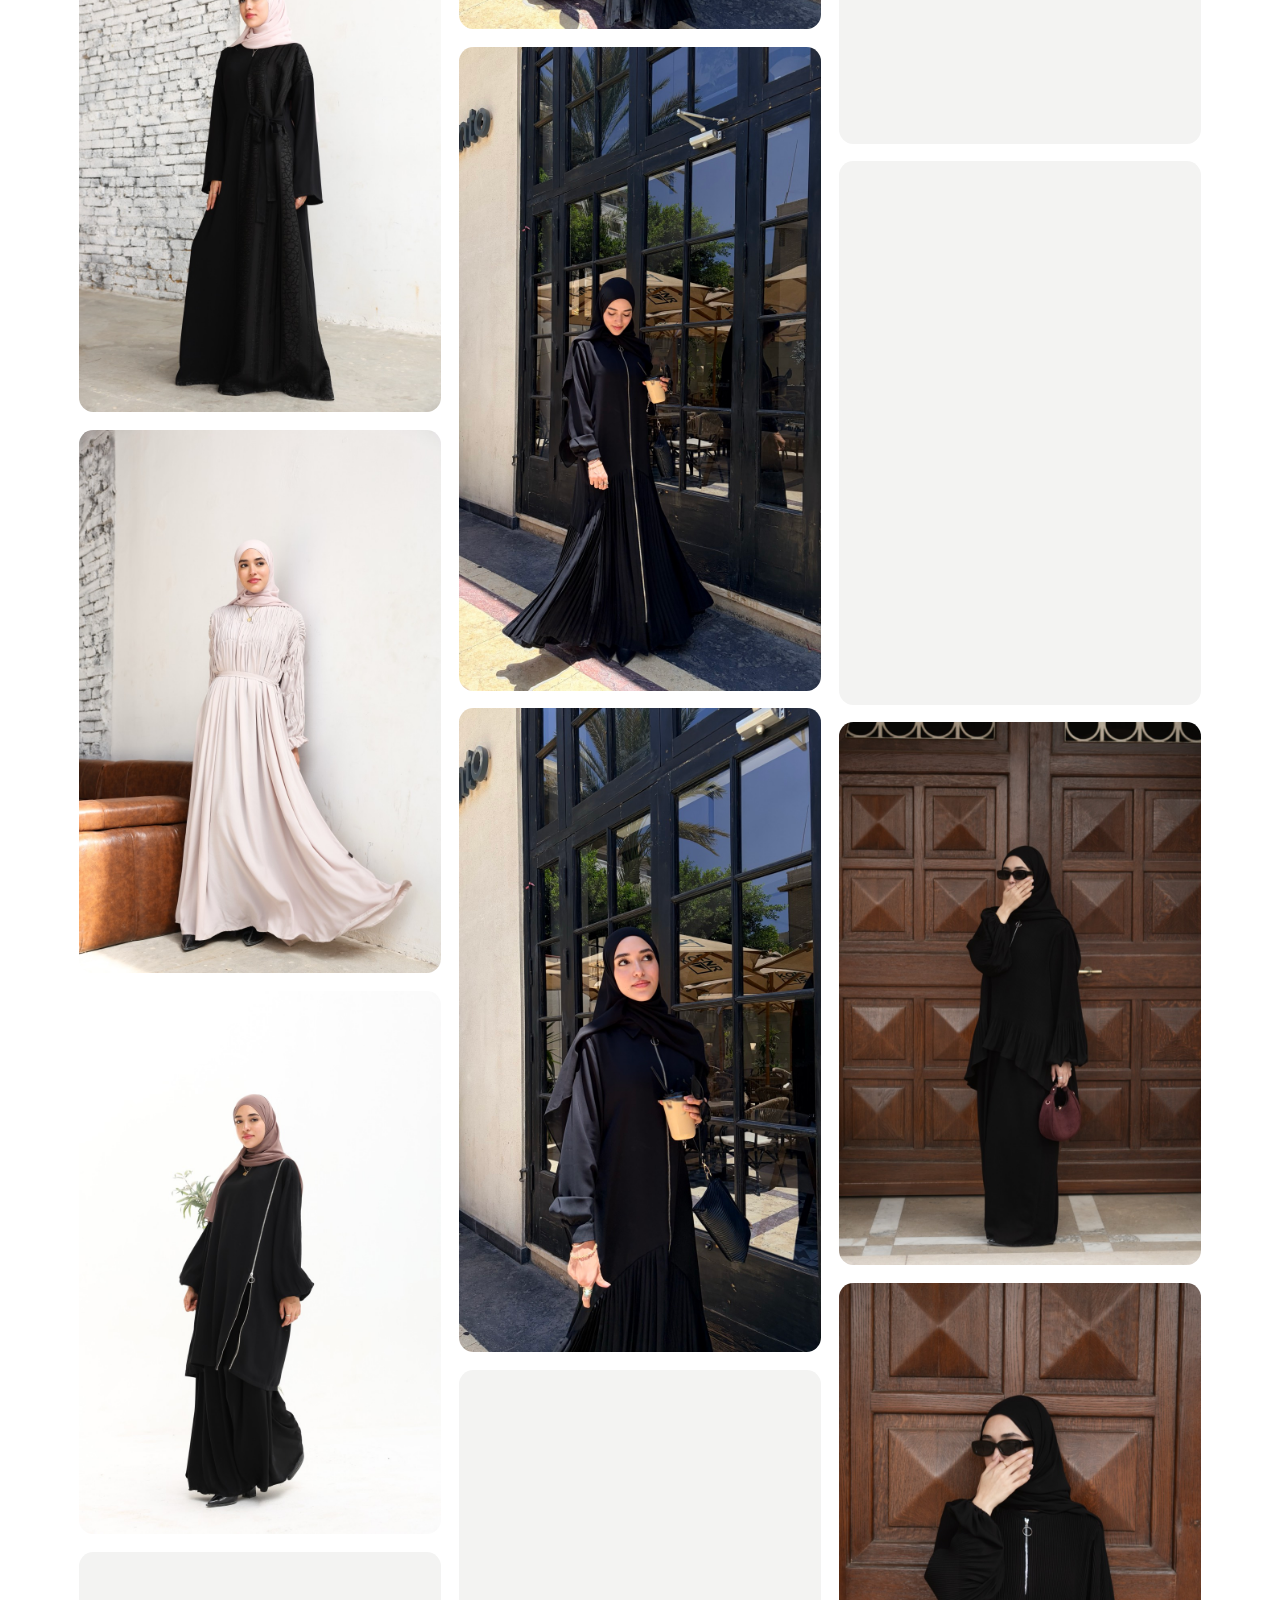
==== commit dc163747: "Remove the password popup; gallery photos are public again; bigger, faster mobile menu button - Gate" ====
--- a/gallery/index.html
+++ b/gallery/index.html
@@ -11,29 +11,15 @@
   <meta property="og:description" content="Campaigns and editorials for modest fashion brands." />
   <link rel="canonical" href="https://boshrabelal.com/gallery" />
   <meta name="theme-color" content="#292426" />
-  <link rel="icon" href="/assets/favicon.svg?v=42" type="image/svg+xml" />
-  <link rel="apple-touch-icon" href="/assets/notion/dot-pink-tile.png?v=42" />
+  <link rel="icon" href="/assets/favicon.svg?v=43" type="image/svg+xml" />
+  <link rel="apple-touch-icon" href="/assets/notion/dot-pink-tile.png?v=43" />
   <link rel="preconnect" href="https://fonts.googleapis.com" />
   <link rel="preconnect" href="https://fonts.gstatic.com" crossorigin />
   <link href="https://fonts.googleapis.com/css2?family=Playfair+Display:ital,wght@0,400;0,500;0,600;1,400;1,500&family=Inter:wght@300;400;500&family=Amiri:ital@0;1&display=swap" rel="stylesheet" />
-  <link rel="stylesheet" href="/css/style.css?v=42" />
+  <link rel="stylesheet" href="/css/style.css?v=43" />
 </head>
-<body class="subpage is-locked">
-
-  <!-- Password popup: the photos stay hidden until it is answered -->
-  <div class="gate gate--modal" id="gate" hidden>
-    <div class="gate__card" role="dialog" aria-modal="true" aria-labelledby="gateLabel">
-      <span class="gate__ar" lang="ar" dir="rtl">بُشْرَىٰ</span>
-      <p class="gate__label" id="gateLabel">Private gallery</p>
-      <p class="gate__note">These photos are for clients and brands. Message <a href="https://instagram.com/boshrahijazy" target="_blank" rel="noopener">@boshrahijazy</a> on Instagram for the password.</p>
-      <form class="gate__form" id="gateForm">
-        <input class="gate__input" id="gateInput" type="password" inputmode="numeric" autocomplete="off" aria-label="Password" placeholder="password" />
-        <button class="gate__btn" type="submit" aria-label="Enter">→</button>
-      </form>
-      <p class="gate__error" id="gateError" role="alert"></p>
-      <a class="gate__back" href="/">← Back to home</a>
-    </div>
-  </div>
+<body class="subpage">
+
 
   <!-- Scroll progress -->
   <div class="progress" id="progress" aria-hidden="true"></div>
@@ -94,409 +80,409 @@
     <!-- Grid -->
     <section class="section" style="padding-top: 2.5rem;">
       <div class="ggrid" id="ggrid">
-        <figure class="gitem is-locked" style="aspect-ratio: 900 / 1200">
-          <img src="/assets/gallery-blur/001.jpg" alt="" aria-hidden="true" width="900" height="1200" decoding="async" />
-          <figcaption></figcaption>
-        </figure>
-        <figure class="gitem is-locked" style="aspect-ratio: 900 / 1200">
-          <img src="/assets/gallery-blur/002.jpg" alt="" aria-hidden="true" width="900" height="1200" decoding="async" />
-          <figcaption></figcaption>
-        </figure>
-        <figure class="gitem is-locked" style="aspect-ratio: 900 / 1200">
-          <img src="/assets/gallery-blur/003.jpg" alt="" aria-hidden="true" width="900" height="1200" decoding="async" />
-          <figcaption></figcaption>
-        </figure>
-        <figure class="gitem is-locked" style="aspect-ratio: 900 / 1200">
-          <img src="/assets/gallery-blur/004.jpg" alt="" aria-hidden="true" width="900" height="1200" decoding="async" />
-          <figcaption></figcaption>
-        </figure>
-        <figure class="gitem is-locked" style="aspect-ratio: 900 / 1200">
-          <img src="/assets/gallery-blur/005.jpg" alt="" aria-hidden="true" width="900" height="1200" decoding="async" />
-          <figcaption></figcaption>
-        </figure>
-        <figure class="gitem is-locked" style="aspect-ratio: 900 / 1200">
-          <img src="/assets/gallery-blur/006.jpg" alt="" aria-hidden="true" width="900" height="1200" decoding="async" />
-          <figcaption></figcaption>
-        </figure>
-        <figure class="gitem is-locked" style="aspect-ratio: 900 / 1350">
-          <img src="/assets/gallery-blur/007.jpg" alt="" aria-hidden="true" width="900" height="1350" decoding="async" />
-          <figcaption></figcaption>
-        </figure>
-        <figure class="gitem is-locked" style="aspect-ratio: 900 / 1350">
-          <img src="/assets/gallery-blur/008.jpg" alt="" aria-hidden="true" width="900" height="1350" decoding="async" />
-          <figcaption></figcaption>
-        </figure>
-        <figure class="gitem is-locked" style="aspect-ratio: 900 / 1350">
-          <img src="/assets/gallery-blur/009.jpg" alt="" aria-hidden="true" width="900" height="1350" decoding="async" />
-          <figcaption></figcaption>
-        </figure>
-        <figure class="gitem is-locked" style="aspect-ratio: 900 / 1350">
-          <img src="/assets/gallery-blur/010.jpg" alt="" aria-hidden="true" width="900" height="1350" decoding="async" />
-          <figcaption></figcaption>
-        </figure>
-        <figure class="gitem is-locked" style="aspect-ratio: 900 / 1350">
-          <img src="/assets/gallery-blur/011.jpg" alt="" aria-hidden="true" width="900" height="1350" decoding="async" />
-          <figcaption></figcaption>
-        </figure>
-        <figure class="gitem is-locked" style="aspect-ratio: 900 / 1350">
-          <img src="/assets/gallery-blur/012.jpg" alt="" aria-hidden="true" width="900" height="1350" decoding="async" />
-          <figcaption></figcaption>
-        </figure>
-        <figure class="gitem is-locked" style="aspect-ratio: 900 / 1350">
-          <img src="/assets/gallery-blur/013.jpg" alt="" aria-hidden="true" width="900" height="1350" decoding="async" />
-          <figcaption></figcaption>
-        </figure>
-        <figure class="gitem is-locked" style="aspect-ratio: 900 / 1350">
-          <img src="/assets/gallery-blur/014.jpg" alt="" aria-hidden="true" width="900" height="1350" decoding="async" />
-          <figcaption></figcaption>
-        </figure>
-        <figure class="gitem is-locked" style="aspect-ratio: 900 / 1417">
-          <img src="/assets/gallery-blur/015.jpg" alt="" aria-hidden="true" width="900" height="1417" decoding="async" />
-          <figcaption></figcaption>
-        </figure>
-        <figure class="gitem is-locked" style="aspect-ratio: 900 / 1350">
-          <img src="/assets/gallery-blur/016.jpg" alt="" aria-hidden="true" width="900" height="1350" decoding="async" />
-          <figcaption></figcaption>
-        </figure>
-        <figure class="gitem is-locked" style="aspect-ratio: 900 / 1200">
-          <img src="/assets/gallery-blur/017.jpg" alt="" aria-hidden="true" width="900" height="1200" decoding="async" />
-          <figcaption></figcaption>
-        </figure>
-        <figure class="gitem is-locked" style="aspect-ratio: 900 / 1200">
-          <img src="/assets/gallery-blur/018.jpg" alt="" aria-hidden="true" width="900" height="1200" decoding="async" />
-          <figcaption></figcaption>
-        </figure>
-        <figure class="gitem is-locked" style="aspect-ratio: 900 / 1200">
-          <img src="/assets/gallery-blur/019.jpg" alt="" aria-hidden="true" width="900" height="1200" decoding="async" />
-          <figcaption></figcaption>
-        </figure>
-        <figure class="gitem is-locked" style="aspect-ratio: 900 / 1200">
-          <img src="/assets/gallery-blur/020.jpg" alt="" aria-hidden="true" width="900" height="1200" decoding="async" />
-          <figcaption></figcaption>
-        </figure>
-        <figure class="gitem is-locked" style="aspect-ratio: 900 / 1200">
-          <img src="/assets/gallery-blur/021.jpg" alt="" aria-hidden="true" width="900" height="1200" decoding="async" />
-          <figcaption></figcaption>
-        </figure>
-        <figure class="gitem is-locked" style="aspect-ratio: 900 / 1200">
-          <img src="/assets/gallery-blur/022.jpg" alt="" aria-hidden="true" width="900" height="1200" decoding="async" />
-          <figcaption></figcaption>
-        </figure>
-        <figure class="gitem is-locked" style="aspect-ratio: 900 / 675">
-          <img src="/assets/gallery-blur/023.jpg" alt="" aria-hidden="true" width="900" height="675" decoding="async" />
-          <figcaption></figcaption>
-        </figure>
-        <figure class="gitem is-locked" style="aspect-ratio: 900 / 1200">
-          <img src="/assets/gallery-blur/024.jpg" alt="" aria-hidden="true" width="900" height="1200" decoding="async" />
-          <figcaption></figcaption>
-        </figure>
-        <figure class="gitem is-locked" style="aspect-ratio: 900 / 1350">
-          <img src="/assets/gallery-blur/025.jpg" alt="" aria-hidden="true" width="900" height="1350" decoding="async" />
-          <figcaption></figcaption>
-        </figure>
-        <figure class="gitem is-locked" style="aspect-ratio: 900 / 1350">
-          <img src="/assets/gallery-blur/026.jpg" alt="" aria-hidden="true" width="900" height="1350" decoding="async" />
-          <figcaption></figcaption>
-        </figure>
-        <figure class="gitem is-locked" style="aspect-ratio: 900 / 1350">
-          <img src="/assets/gallery-blur/027.jpg" alt="" aria-hidden="true" width="900" height="1350" decoding="async" />
-          <figcaption></figcaption>
-        </figure>
-        <figure class="gitem is-locked" style="aspect-ratio: 900 / 1350">
-          <img src="/assets/gallery-blur/028.jpg" alt="" aria-hidden="true" width="900" height="1350" decoding="async" />
-          <figcaption></figcaption>
-        </figure>
-        <figure class="gitem is-locked" style="aspect-ratio: 900 / 1350">
-          <img src="/assets/gallery-blur/029.jpg" alt="" aria-hidden="true" width="900" height="1350" decoding="async" />
-          <figcaption></figcaption>
-        </figure>
-        <figure class="gitem is-locked" style="aspect-ratio: 900 / 1350">
-          <img src="/assets/gallery-blur/030.jpg" alt="" aria-hidden="true" width="900" height="1350" decoding="async" />
-          <figcaption></figcaption>
-        </figure>
-        <figure class="gitem is-locked" style="aspect-ratio: 900 / 1350">
-          <img src="/assets/gallery-blur/031.jpg" alt="" aria-hidden="true" width="900" height="1350" decoding="async" />
-          <figcaption></figcaption>
-        </figure>
-        <figure class="gitem is-locked" style="aspect-ratio: 900 / 1350">
-          <img src="/assets/gallery-blur/032.jpg" alt="" aria-hidden="true" width="900" height="1350" decoding="async" />
-          <figcaption></figcaption>
-        </figure>
-        <figure class="gitem is-locked" style="aspect-ratio: 900 / 1350">
-          <img src="/assets/gallery-blur/033.jpg" alt="" aria-hidden="true" width="900" height="1350" decoding="async" />
-          <figcaption></figcaption>
-        </figure>
-        <figure class="gitem is-locked" style="aspect-ratio: 900 / 1350">
-          <img src="/assets/gallery-blur/034.jpg" alt="" aria-hidden="true" width="900" height="1350" decoding="async" />
-          <figcaption></figcaption>
-        </figure>
-        <figure class="gitem is-locked" style="aspect-ratio: 900 / 1350">
-          <img src="/assets/gallery-blur/035.jpg" alt="" aria-hidden="true" width="900" height="1350" decoding="async" />
-          <figcaption></figcaption>
-        </figure>
-        <figure class="gitem is-locked" style="aspect-ratio: 900 / 1350">
-          <img src="/assets/gallery-blur/036.jpg" alt="" aria-hidden="true" width="900" height="1350" decoding="async" />
-          <figcaption></figcaption>
-        </figure>
-        <figure class="gitem is-locked" style="aspect-ratio: 900 / 1350">
-          <img src="/assets/gallery-blur/037.jpg" alt="" aria-hidden="true" width="900" height="1350" decoding="async" />
-          <figcaption></figcaption>
-        </figure>
-        <figure class="gitem is-locked" style="aspect-ratio: 900 / 1350">
-          <img src="/assets/gallery-blur/038.jpg" alt="" aria-hidden="true" width="900" height="1350" decoding="async" />
-          <figcaption></figcaption>
-        </figure>
-        <figure class="gitem is-locked" style="aspect-ratio: 900 / 1350">
-          <img src="/assets/gallery-blur/039.jpg" alt="" aria-hidden="true" width="900" height="1350" decoding="async" />
-          <figcaption></figcaption>
-        </figure>
-        <figure class="gitem is-locked" style="aspect-ratio: 900 / 1350">
-          <img src="/assets/gallery-blur/040.jpg" alt="" aria-hidden="true" width="900" height="1350" decoding="async" />
-          <figcaption></figcaption>
-        </figure>
-        <figure class="gitem is-locked" style="aspect-ratio: 900 / 1200">
-          <img src="/assets/gallery-blur/041.jpg" alt="" aria-hidden="true" width="900" height="1200" decoding="async" />
-          <figcaption></figcaption>
-        </figure>
-        <figure class="gitem is-locked" style="aspect-ratio: 900 / 1200">
-          <img src="/assets/gallery-blur/042.jpg" alt="" aria-hidden="true" width="900" height="1200" decoding="async" />
-          <figcaption></figcaption>
-        </figure>
-        <figure class="gitem is-locked" style="aspect-ratio: 900 / 1200">
-          <img src="/assets/gallery-blur/043.jpg" alt="" aria-hidden="true" width="900" height="1200" decoding="async" />
-          <figcaption></figcaption>
-        </figure>
-        <figure class="gitem is-locked" style="aspect-ratio: 900 / 1200">
-          <img src="/assets/gallery-blur/044.jpg" alt="" aria-hidden="true" width="900" height="1200" decoding="async" />
-          <figcaption></figcaption>
-        </figure>
-        <figure class="gitem is-locked" style="aspect-ratio: 900 / 1200">
-          <img src="/assets/gallery-blur/045.jpg" alt="" aria-hidden="true" width="900" height="1200" decoding="async" />
-          <figcaption></figcaption>
-        </figure>
-        <figure class="gitem is-locked" style="aspect-ratio: 900 / 1200">
-          <img src="/assets/gallery-blur/046.jpg" alt="" aria-hidden="true" width="900" height="1200" decoding="async" />
-          <figcaption></figcaption>
-        </figure>
-        <figure class="gitem is-locked" style="aspect-ratio: 900 / 1200">
-          <img src="/assets/gallery-blur/047.jpg" alt="" aria-hidden="true" width="900" height="1200" decoding="async" />
-          <figcaption></figcaption>
-        </figure>
-        <figure class="gitem is-locked" style="aspect-ratio: 900 / 1199">
-          <img src="/assets/gallery-blur/048.jpg" alt="" aria-hidden="true" width="900" height="1199" decoding="async" />
-          <figcaption></figcaption>
-        </figure>
-        <figure class="gitem is-locked" style="aspect-ratio: 900 / 1423">
-          <img src="/assets/gallery-blur/049.jpg" alt="" aria-hidden="true" width="900" height="1423" decoding="async" />
-          <figcaption></figcaption>
-        </figure>
-        <figure class="gitem is-locked" style="aspect-ratio: 900 / 1410">
-          <img src="/assets/gallery-blur/050.jpg" alt="" aria-hidden="true" width="900" height="1410" decoding="async" />
-          <figcaption></figcaption>
-        </figure>
-        <figure class="gitem is-locked" style="aspect-ratio: 900 / 1350">
-          <img src="/assets/gallery-blur/051.jpg" alt="" aria-hidden="true" width="900" height="1350" decoding="async" />
-          <figcaption></figcaption>
-        </figure>
-        <figure class="gitem is-locked" style="aspect-ratio: 900 / 1354">
-          <img src="/assets/gallery-blur/052.jpg" alt="" aria-hidden="true" width="900" height="1354" decoding="async" />
-          <figcaption></figcaption>
-        </figure>
-        <figure class="gitem is-locked" style="aspect-ratio: 900 / 1402">
-          <img src="/assets/gallery-blur/053.jpg" alt="" aria-hidden="true" width="900" height="1402" decoding="async" />
-          <figcaption></figcaption>
-        </figure>
-        <figure class="gitem is-locked" style="aspect-ratio: 900 / 1350">
-          <img src="/assets/gallery-blur/054.jpg" alt="" aria-hidden="true" width="900" height="1350" decoding="async" />
-          <figcaption></figcaption>
-        </figure>
-        <figure class="gitem is-locked" style="aspect-ratio: 900 / 1385">
-          <img src="/assets/gallery-blur/055.jpg" alt="" aria-hidden="true" width="900" height="1385" decoding="async" />
-          <figcaption></figcaption>
-        </figure>
-        <figure class="gitem is-locked" style="aspect-ratio: 900 / 1380">
-          <img src="/assets/gallery-blur/056.jpg" alt="" aria-hidden="true" width="900" height="1380" decoding="async" />
-          <figcaption></figcaption>
-        </figure>
-        <figure class="gitem is-locked" style="aspect-ratio: 900 / 1600">
-          <img src="/assets/gallery-blur/057.jpg" alt="" aria-hidden="true" width="900" height="1600" decoding="async" />
-          <figcaption></figcaption>
-        </figure>
-        <figure class="gitem is-locked" style="aspect-ratio: 900 / 1600">
-          <img src="/assets/gallery-blur/058.jpg" alt="" aria-hidden="true" width="900" height="1600" decoding="async" />
-          <figcaption></figcaption>
-        </figure>
-        <figure class="gitem is-locked" style="aspect-ratio: 900 / 1600">
-          <img src="/assets/gallery-blur/059.jpg" alt="" aria-hidden="true" width="900" height="1600" decoding="async" />
-          <figcaption></figcaption>
-        </figure>
-        <figure class="gitem is-locked" style="aspect-ratio: 900 / 1600">
-          <img src="/assets/gallery-blur/060.jpg" alt="" aria-hidden="true" width="900" height="1600" decoding="async" />
-          <figcaption></figcaption>
-        </figure>
-        <figure class="gitem is-locked" style="aspect-ratio: 900 / 1600">
-          <img src="/assets/gallery-blur/061.jpg" alt="" aria-hidden="true" width="900" height="1600" decoding="async" />
-          <figcaption></figcaption>
-        </figure>
-        <figure class="gitem is-locked" style="aspect-ratio: 900 / 1600">
-          <img src="/assets/gallery-blur/062.jpg" alt="" aria-hidden="true" width="900" height="1600" decoding="async" />
-          <figcaption></figcaption>
-        </figure>
-        <figure class="gitem is-locked" style="aspect-ratio: 900 / 1600">
-          <img src="/assets/gallery-blur/063.jpg" alt="" aria-hidden="true" width="900" height="1600" decoding="async" />
-          <figcaption></figcaption>
-        </figure>
-        <figure class="gitem is-locked" style="aspect-ratio: 900 / 1350">
-          <img src="/assets/gallery-blur/064.jpg" alt="" aria-hidden="true" width="900" height="1350" decoding="async" />
-          <figcaption></figcaption>
-        </figure>
-        <figure class="gitem is-locked" style="aspect-ratio: 900 / 675">
-          <img src="/assets/gallery-blur/065.jpg" alt="" aria-hidden="true" width="900" height="675" decoding="async" />
-          <figcaption></figcaption>
-        </figure>
-        <figure class="gitem is-locked" style="aspect-ratio: 900 / 675">
-          <img src="/assets/gallery-blur/066.jpg" alt="" aria-hidden="true" width="900" height="675" decoding="async" />
-          <figcaption></figcaption>
-        </figure>
-        <figure class="gitem is-locked" style="aspect-ratio: 900 / 675">
-          <img src="/assets/gallery-blur/067.jpg" alt="" aria-hidden="true" width="900" height="675" decoding="async" />
-          <figcaption></figcaption>
-        </figure>
-        <figure class="gitem is-locked" style="aspect-ratio: 900 / 675">
-          <img src="/assets/gallery-blur/068.jpg" alt="" aria-hidden="true" width="900" height="675" decoding="async" />
-          <figcaption></figcaption>
-        </figure>
-        <figure class="gitem is-locked" style="aspect-ratio: 900 / 675">
-          <img src="/assets/gallery-blur/069.jpg" alt="" aria-hidden="true" width="900" height="675" decoding="async" />
-          <figcaption></figcaption>
-        </figure>
-        <figure class="gitem is-locked" style="aspect-ratio: 900 / 675">
-          <img src="/assets/gallery-blur/070.jpg" alt="" aria-hidden="true" width="900" height="675" decoding="async" />
-          <figcaption></figcaption>
-        </figure>
-        <figure class="gitem is-locked" style="aspect-ratio: 900 / 675">
-          <img src="/assets/gallery-blur/071.jpg" alt="" aria-hidden="true" width="900" height="675" decoding="async" />
-          <figcaption></figcaption>
-        </figure>
-        <figure class="gitem is-locked" style="aspect-ratio: 900 / 675">
-          <img src="/assets/gallery-blur/072.jpg" alt="" aria-hidden="true" width="900" height="675" decoding="async" />
-          <figcaption></figcaption>
-        </figure>
-        <figure class="gitem is-locked" style="aspect-ratio: 900 / 1350">
-          <img src="/assets/gallery-blur/073.jpg" alt="" aria-hidden="true" width="900" height="1350" decoding="async" />
-          <figcaption></figcaption>
-        </figure>
-        <figure class="gitem is-locked" style="aspect-ratio: 900 / 1350">
-          <img src="/assets/gallery-blur/074.jpg" alt="" aria-hidden="true" width="900" height="1350" decoding="async" />
-          <figcaption></figcaption>
-        </figure>
-        <figure class="gitem is-locked" style="aspect-ratio: 900 / 1350">
-          <img src="/assets/gallery-blur/075.jpg" alt="" aria-hidden="true" width="900" height="1350" decoding="async" />
-          <figcaption></figcaption>
-        </figure>
-        <figure class="gitem is-locked" style="aspect-ratio: 900 / 1350">
-          <img src="/assets/gallery-blur/076.jpg" alt="" aria-hidden="true" width="900" height="1350" decoding="async" />
-          <figcaption></figcaption>
-        </figure>
-        <figure class="gitem is-locked" style="aspect-ratio: 900 / 1350">
-          <img src="/assets/gallery-blur/077.jpg" alt="" aria-hidden="true" width="900" height="1350" decoding="async" />
-          <figcaption></figcaption>
-        </figure>
-        <figure class="gitem is-locked" style="aspect-ratio: 900 / 1350">
-          <img src="/assets/gallery-blur/078.jpg" alt="" aria-hidden="true" width="900" height="1350" decoding="async" />
-          <figcaption></figcaption>
-        </figure>
-        <figure class="gitem is-locked" style="aspect-ratio: 900 / 1350">
-          <img src="/assets/gallery-blur/079.jpg" alt="" aria-hidden="true" width="900" height="1350" decoding="async" />
-          <figcaption></figcaption>
-        </figure>
-        <figure class="gitem is-locked" style="aspect-ratio: 900 / 1350">
-          <img src="/assets/gallery-blur/080.jpg" alt="" aria-hidden="true" width="900" height="1350" decoding="async" />
-          <figcaption></figcaption>
-        </figure>
-        <figure class="gitem is-locked" style="aspect-ratio: 900 / 1125">
-          <img src="/assets/gallery-blur/081.jpg" alt="" aria-hidden="true" width="900" height="1125" decoding="async" />
-          <figcaption></figcaption>
-        </figure>
-        <figure class="gitem is-locked" style="aspect-ratio: 900 / 1125">
-          <img src="/assets/gallery-blur/082.jpg" alt="" aria-hidden="true" width="900" height="1125" decoding="async" />
-          <figcaption></figcaption>
-        </figure>
-        <figure class="gitem is-locked" style="aspect-ratio: 900 / 1125">
-          <img src="/assets/gallery-blur/083.jpg" alt="" aria-hidden="true" width="900" height="1125" decoding="async" />
-          <figcaption></figcaption>
-        </figure>
-        <figure class="gitem is-locked" style="aspect-ratio: 900 / 1125">
-          <img src="/assets/gallery-blur/084.jpg" alt="" aria-hidden="true" width="900" height="1125" decoding="async" />
-          <figcaption></figcaption>
-        </figure>
-        <figure class="gitem is-locked" style="aspect-ratio: 900 / 1125">
-          <img src="/assets/gallery-blur/085.jpg" alt="" aria-hidden="true" width="900" height="1125" decoding="async" />
-          <figcaption></figcaption>
-        </figure>
-        <figure class="gitem is-locked" style="aspect-ratio: 900 / 1125">
-          <img src="/assets/gallery-blur/086.jpg" alt="" aria-hidden="true" width="900" height="1125" decoding="async" />
-          <figcaption></figcaption>
-        </figure>
-        <figure class="gitem is-locked" style="aspect-ratio: 900 / 1125">
-          <img src="/assets/gallery-blur/087.jpg" alt="" aria-hidden="true" width="900" height="1125" decoding="async" />
-          <figcaption></figcaption>
-        </figure>
-        <figure class="gitem is-locked" style="aspect-ratio: 900 / 1125">
-          <img src="/assets/gallery-blur/088.jpg" alt="" aria-hidden="true" width="900" height="1125" decoding="async" />
-          <figcaption></figcaption>
-        </figure>
-        <figure class="gitem is-locked" style="aspect-ratio: 900 / 1350">
-          <img src="/assets/gallery-blur/089.jpg" alt="" aria-hidden="true" width="900" height="1350" decoding="async" />
-          <figcaption></figcaption>
-        </figure>
-        <figure class="gitem is-locked" style="aspect-ratio: 900 / 1350">
-          <img src="/assets/gallery-blur/090.jpg" alt="" aria-hidden="true" width="900" height="1350" decoding="async" />
-          <figcaption></figcaption>
-        </figure>
-        <figure class="gitem is-locked" style="aspect-ratio: 900 / 1350">
-          <img src="/assets/gallery-blur/091.jpg" alt="" aria-hidden="true" width="900" height="1350" decoding="async" />
-          <figcaption></figcaption>
-        </figure>
-        <figure class="gitem is-locked" style="aspect-ratio: 900 / 1350">
-          <img src="/assets/gallery-blur/092.jpg" alt="" aria-hidden="true" width="900" height="1350" decoding="async" />
-          <figcaption></figcaption>
-        </figure>
-        <figure class="gitem is-locked" style="aspect-ratio: 900 / 1350">
-          <img src="/assets/gallery-blur/093.jpg" alt="" aria-hidden="true" width="900" height="1350" decoding="async" />
-          <figcaption></figcaption>
-        </figure>
-        <figure class="gitem is-locked" style="aspect-ratio: 900 / 1350">
-          <img src="/assets/gallery-blur/094.jpg" alt="" aria-hidden="true" width="900" height="1350" decoding="async" />
-          <figcaption></figcaption>
-        </figure>
-        <figure class="gitem is-locked" style="aspect-ratio: 900 / 1350">
-          <img src="/assets/gallery-blur/095.jpg" alt="" aria-hidden="true" width="900" height="1350" decoding="async" />
-          <figcaption></figcaption>
-        </figure>
-        <figure class="gitem is-locked" style="aspect-ratio: 900 / 1350">
-          <img src="/assets/gallery-blur/096.jpg" alt="" aria-hidden="true" width="900" height="1350" decoding="async" />
-          <figcaption></figcaption>
-        </figure>
-        <figure class="gitem is-locked" style="aspect-ratio: 900 / 1350">
-          <img src="/assets/gallery-blur/097.jpg" alt="" aria-hidden="true" width="900" height="1350" decoding="async" />
-          <figcaption></figcaption>
-        </figure>
-        <figure class="gitem is-locked" style="aspect-ratio: 900 / 1350">
-          <img src="/assets/gallery-blur/098.jpg" alt="" aria-hidden="true" width="900" height="1350" decoding="async" />
-          <figcaption></figcaption>
-        </figure>
-        <figure class="gitem is-locked" style="aspect-ratio: 900 / 1350">
-          <img src="/assets/gallery-blur/099.jpg" alt="" aria-hidden="true" width="900" height="1350" decoding="async" />
-          <figcaption></figcaption>
-        </figure>
-        <figure class="gitem is-locked" style="aspect-ratio: 900 / 1350">
-          <img src="/assets/gallery-blur/100.jpg" alt="" aria-hidden="true" width="900" height="1350" decoding="async" />
-          <figcaption></figcaption>
-        </figure>
-        <figure class="gitem is-locked" style="aspect-ratio: 900 / 1350">
-          <img src="/assets/gallery-blur/101.jpg" alt="" aria-hidden="true" width="900" height="1350" decoding="async" />
-          <figcaption></figcaption>
+        <figure class="gitem" data-brand="jude" data-name="Jude × Judelle">
+          <img src="/assets/gallery/jude/01.jpg" alt="Boshra for Jude × Judelle" loading="lazy" decoding="async" />
+          <figcaption>Jude × Judelle</figcaption>
+        </figure>
+        <figure class="gitem" data-brand="jude" data-name="Jude × Judelle">
+          <img src="/assets/gallery/jude/02.jpg" alt="Boshra for Jude × Judelle" loading="lazy" decoding="async" />
+          <figcaption>Jude × Judelle</figcaption>
+        </figure>
+        <figure class="gitem" data-brand="jude" data-name="Jude × Judelle">
+          <img src="/assets/gallery/jude/03.jpg" alt="Boshra for Jude × Judelle" loading="lazy" decoding="async" />
+          <figcaption>Jude × Judelle</figcaption>
+        </figure>
+        <figure class="gitem" data-brand="jude" data-name="Jude × Judelle">
+          <img src="/assets/gallery/jude/04.jpg" alt="Boshra for Jude × Judelle" loading="lazy" decoding="async" />
+          <figcaption>Jude × Judelle</figcaption>
+        </figure>
+        <figure class="gitem" data-brand="jude" data-name="Jude × Judelle">
+          <img src="/assets/gallery/jude/05.jpg" alt="Boshra for Jude × Judelle" loading="lazy" decoding="async" />
+          <figcaption>Jude × Judelle</figcaption>
+        </figure>
+        <figure class="gitem" data-brand="jude" data-name="Jude × Judelle">
+          <img src="/assets/gallery/jude/06.jpg" alt="Boshra for Jude × Judelle" loading="lazy" decoding="async" />
+          <figcaption>Jude × Judelle</figcaption>
+        </figure>
+        <figure class="gitem" data-brand="jude" data-name="Jude × Judelle">
+          <img src="/assets/gallery/jude/07.jpg" alt="Boshra for Jude × Judelle" loading="lazy" decoding="async" />
+          <figcaption>Jude × Judelle</figcaption>
+        </figure>
+        <figure class="gitem" data-brand="jude" data-name="Jude × Judelle">
+          <img src="/assets/gallery/jude/08.jpg" alt="Boshra for Jude × Judelle" loading="lazy" decoding="async" />
+          <figcaption>Jude × Judelle</figcaption>
+        </figure>
+        <figure class="gitem" data-brand="tajan" data-name="Tajan Hijab">
+          <img src="/assets/gallery/tajan/01.jpg" alt="Boshra for Tajan Hijab" loading="lazy" decoding="async" />
+          <figcaption>Tajan Hijab</figcaption>
+        </figure>
+        <figure class="gitem" data-brand="tajan" data-name="Tajan Hijab">
+          <img src="/assets/gallery/tajan/02.jpg" alt="Boshra for Tajan Hijab" loading="lazy" decoding="async" />
+          <figcaption>Tajan Hijab</figcaption>
+        </figure>
+        <figure class="gitem" data-brand="tajan" data-name="Tajan Hijab">
+          <img src="/assets/gallery/tajan/03.jpg" alt="Boshra for Tajan Hijab" loading="lazy" decoding="async" />
+          <figcaption>Tajan Hijab</figcaption>
+        </figure>
+        <figure class="gitem" data-brand="tajan" data-name="Tajan Hijab">
+          <img src="/assets/gallery/tajan/04.jpg" alt="Boshra for Tajan Hijab" loading="lazy" decoding="async" />
+          <figcaption>Tajan Hijab</figcaption>
+        </figure>
+        <figure class="gitem" data-brand="tajan" data-name="Tajan Hijab">
+          <img src="/assets/gallery/tajan/05.jpg" alt="Boshra for Tajan Hijab" loading="lazy" decoding="async" />
+          <figcaption>Tajan Hijab</figcaption>
+        </figure>
+        <figure class="gitem" data-brand="tajan" data-name="Tajan Hijab">
+          <img src="/assets/gallery/tajan/06.jpg" alt="Boshra for Tajan Hijab" loading="lazy" decoding="async" />
+          <figcaption>Tajan Hijab</figcaption>
+        </figure>
+        <figure class="gitem" data-brand="tajan" data-name="Tajan Hijab">
+          <img src="/assets/gallery/tajan/07.jpg" alt="Boshra for Tajan Hijab" loading="lazy" decoding="async" />
+          <figcaption>Tajan Hijab</figcaption>
+        </figure>
+        <figure class="gitem" data-brand="tajan" data-name="Tajan Hijab">
+          <img src="/assets/gallery/tajan/08.jpg" alt="Boshra for Tajan Hijab" loading="lazy" decoding="async" />
+          <figcaption>Tajan Hijab</figcaption>
+        </figure>
+        <figure class="gitem" data-brand="blackcloset" data-name="The Black Closet">
+          <img src="/assets/gallery/blackcloset/01.jpg" alt="Boshra for The Black Closet" loading="lazy" decoding="async" />
+          <figcaption>The Black Closet</figcaption>
+        </figure>
+        <figure class="gitem" data-brand="blackcloset" data-name="The Black Closet">
+          <img src="/assets/gallery/blackcloset/02.jpg" alt="Boshra for The Black Closet" loading="lazy" decoding="async" />
+          <figcaption>The Black Closet</figcaption>
+        </figure>
+        <figure class="gitem" data-brand="blackcloset" data-name="The Black Closet">
+          <img src="/assets/gallery/blackcloset/03.jpg" alt="Boshra for The Black Closet" loading="lazy" decoding="async" />
+          <figcaption>The Black Closet</figcaption>
+        </figure>
+        <figure class="gitem" data-brand="blackcloset" data-name="The Black Closet">
+          <img src="/assets/gallery/blackcloset/04.jpg" alt="Boshra for The Black Closet" loading="lazy" decoding="async" />
+          <figcaption>The Black Closet</figcaption>
+        </figure>
+        <figure class="gitem" data-brand="blackcloset" data-name="The Black Closet">
+          <img src="/assets/gallery/blackcloset/05.jpg" alt="Boshra for The Black Closet" loading="lazy" decoding="async" />
+          <figcaption>The Black Closet</figcaption>
+        </figure>
+        <figure class="gitem" data-brand="blackcloset" data-name="The Black Closet">
+          <img src="/assets/gallery/blackcloset/06.jpg" alt="Boshra for The Black Closet" loading="lazy" decoding="async" />
+          <figcaption>The Black Closet</figcaption>
+        </figure>
+        <figure class="gitem" data-brand="blackcloset" data-name="The Black Closet">
+          <img src="/assets/gallery/blackcloset/07.jpg" alt="Boshra for The Black Closet" loading="lazy" decoding="async" />
+          <figcaption>The Black Closet</figcaption>
+        </figure>
+        <figure class="gitem" data-brand="blackcloset" data-name="The Black Closet">
+          <img src="/assets/gallery/blackcloset/08.jpg" alt="Boshra for The Black Closet" loading="lazy" decoding="async" />
+          <figcaption>The Black Closet</figcaption>
+        </figure>
+        <figure class="gitem" data-brand="sumaya" data-name="Sumaya Couture">
+          <img src="/assets/gallery/sumaya/01.jpg" alt="Boshra for Sumaya Couture" loading="lazy" decoding="async" />
+          <figcaption>Sumaya Couture</figcaption>
+        </figure>
+        <figure class="gitem" data-brand="sumaya" data-name="Sumaya Couture">
+          <img src="/assets/gallery/sumaya/02.jpg" alt="Boshra for Sumaya Couture" loading="lazy" decoding="async" />
+          <figcaption>Sumaya Couture</figcaption>
+        </figure>
+        <figure class="gitem" data-brand="sumaya" data-name="Sumaya Couture">
+          <img src="/assets/gallery/sumaya/03.jpg" alt="Boshra for Sumaya Couture" loading="lazy" decoding="async" />
+          <figcaption>Sumaya Couture</figcaption>
+        </figure>
+        <figure class="gitem" data-brand="sumaya" data-name="Sumaya Couture">
+          <img src="/assets/gallery/sumaya/04.jpg" alt="Boshra for Sumaya Couture" loading="lazy" decoding="async" />
+          <figcaption>Sumaya Couture</figcaption>
+        </figure>
+        <figure class="gitem" data-brand="sumaya" data-name="Sumaya Couture">
+          <img src="/assets/gallery/sumaya/05.jpg" alt="Boshra for Sumaya Couture" loading="lazy" decoding="async" />
+          <figcaption>Sumaya Couture</figcaption>
+        </figure>
+        <figure class="gitem" data-brand="sumaya" data-name="Sumaya Couture">
+          <img src="/assets/gallery/sumaya/06.jpg" alt="Boshra for Sumaya Couture" loading="lazy" decoding="async" />
+          <figcaption>Sumaya Couture</figcaption>
+        </figure>
+        <figure class="gitem" data-brand="sumaya" data-name="Sumaya Couture">
+          <img src="/assets/gallery/sumaya/07.jpg" alt="Boshra for Sumaya Couture" loading="lazy" decoding="async" />
+          <figcaption>Sumaya Couture</figcaption>
+        </figure>
+        <figure class="gitem" data-brand="sumaya" data-name="Sumaya Couture">
+          <img src="/assets/gallery/sumaya/08.jpg" alt="Boshra for Sumaya Couture" loading="lazy" decoding="async" />
+          <figcaption>Sumaya Couture</figcaption>
+        </figure>
+        <figure class="gitem" data-brand="haize" data-name="Haize the Label">
+          <img src="/assets/gallery/haize/01.jpg" alt="Boshra for Haize the Label" loading="lazy" decoding="async" />
+          <figcaption>Haize the Label</figcaption>
+        </figure>
+        <figure class="gitem" data-brand="haize" data-name="Haize the Label">
+          <img src="/assets/gallery/haize/02.jpg" alt="Boshra for Haize the Label" loading="lazy" decoding="async" />
+          <figcaption>Haize the Label</figcaption>
+        </figure>
+        <figure class="gitem" data-brand="haize" data-name="Haize the Label">
+          <img src="/assets/gallery/haize/03.jpg" alt="Boshra for Haize the Label" loading="lazy" decoding="async" />
+          <figcaption>Haize the Label</figcaption>
+        </figure>
+        <figure class="gitem" data-brand="haize" data-name="Haize the Label">
+          <img src="/assets/gallery/haize/04.jpg" alt="Boshra for Haize the Label" loading="lazy" decoding="async" />
+          <figcaption>Haize the Label</figcaption>
+        </figure>
+        <figure class="gitem" data-brand="haize" data-name="Haize the Label">
+          <img src="/assets/gallery/haize/05.jpg" alt="Boshra for Haize the Label" loading="lazy" decoding="async" />
+          <figcaption>Haize the Label</figcaption>
+        </figure>
+        <figure class="gitem" data-brand="haize" data-name="Haize the Label">
+          <img src="/assets/gallery/haize/06.jpg" alt="Boshra for Haize the Label" loading="lazy" decoding="async" />
+          <figcaption>Haize the Label</figcaption>
+        </figure>
+        <figure class="gitem" data-brand="haize" data-name="Haize the Label">
+          <img src="/assets/gallery/haize/07.jpg" alt="Boshra for Haize the Label" loading="lazy" decoding="async" />
+          <figcaption>Haize the Label</figcaption>
+        </figure>
+        <figure class="gitem" data-brand="haize" data-name="Haize the Label">
+          <img src="/assets/gallery/haize/08.jpg" alt="Boshra for Haize the Label" loading="lazy" decoding="async" />
+          <figcaption>Haize the Label</figcaption>
+        </figure>
+        <figure class="gitem" data-brand="bynusayba" data-name="By Nusayba">
+          <img src="/assets/gallery/bynusayba/01.jpg" alt="Boshra for By Nusayba" loading="lazy" decoding="async" />
+          <figcaption>By Nusayba</figcaption>
+        </figure>
+        <figure class="gitem" data-brand="bynusayba" data-name="By Nusayba">
+          <img src="/assets/gallery/bynusayba/02.jpg" alt="Boshra for By Nusayba" loading="lazy" decoding="async" />
+          <figcaption>By Nusayba</figcaption>
+        </figure>
+        <figure class="gitem" data-brand="bynusayba" data-name="By Nusayba">
+          <img src="/assets/gallery/bynusayba/03.jpg" alt="Boshra for By Nusayba" loading="lazy" decoding="async" />
+          <figcaption>By Nusayba</figcaption>
+        </figure>
+        <figure class="gitem" data-brand="bynusayba" data-name="By Nusayba">
+          <img src="/assets/gallery/bynusayba/04.jpg" alt="Boshra for By Nusayba" loading="lazy" decoding="async" />
+          <figcaption>By Nusayba</figcaption>
+        </figure>
+        <figure class="gitem" data-brand="bynusayba" data-name="By Nusayba">
+          <img src="/assets/gallery/bynusayba/05.jpg" alt="Boshra for By Nusayba" loading="lazy" decoding="async" />
+          <figcaption>By Nusayba</figcaption>
+        </figure>
+        <figure class="gitem" data-brand="bynusayba" data-name="By Nusayba">
+          <img src="/assets/gallery/bynusayba/06.jpg" alt="Boshra for By Nusayba" loading="lazy" decoding="async" />
+          <figcaption>By Nusayba</figcaption>
+        </figure>
+        <figure class="gitem" data-brand="bynusayba" data-name="By Nusayba">
+          <img src="/assets/gallery/bynusayba/07.jpg" alt="Boshra for By Nusayba" loading="lazy" decoding="async" />
+          <figcaption>By Nusayba</figcaption>
+        </figure>
+        <figure class="gitem" data-brand="bynusayba" data-name="By Nusayba">
+          <img src="/assets/gallery/bynusayba/08.jpg" alt="Boshra for By Nusayba" loading="lazy" decoding="async" />
+          <figcaption>By Nusayba</figcaption>
+        </figure>
+        <figure class="gitem" data-brand="hayaa" data-name="Hayaa Fashion">
+          <img src="/assets/gallery/hayaa/01.jpg" alt="Boshra for Hayaa Fashion" loading="lazy" decoding="async" />
+          <figcaption>Hayaa Fashion</figcaption>
+        </figure>
+        <figure class="gitem" data-brand="hayaa" data-name="Hayaa Fashion">
+          <img src="/assets/gallery/hayaa/02.jpg" alt="Boshra for Hayaa Fashion" loading="lazy" decoding="async" />
+          <figcaption>Hayaa Fashion</figcaption>
+        </figure>
+        <figure class="gitem" data-brand="hayaa" data-name="Hayaa Fashion">
+          <img src="/assets/gallery/hayaa/03.jpg" alt="Boshra for Hayaa Fashion" loading="lazy" decoding="async" />
+          <figcaption>Hayaa Fashion</figcaption>
+        </figure>
+        <figure class="gitem" data-brand="hayaa" data-name="Hayaa Fashion">
+          <img src="/assets/gallery/hayaa/04.jpg" alt="Boshra for Hayaa Fashion" loading="lazy" decoding="async" />
+          <figcaption>Hayaa Fashion</figcaption>
+        </figure>
+        <figure class="gitem" data-brand="hayaa" data-name="Hayaa Fashion">
+          <img src="/assets/gallery/hayaa/05.jpg" alt="Boshra for Hayaa Fashion" loading="lazy" decoding="async" />
+          <figcaption>Hayaa Fashion</figcaption>
+        </figure>
+        <figure class="gitem" data-brand="hayaa" data-name="Hayaa Fashion">
+          <img src="/assets/gallery/hayaa/06.jpg" alt="Boshra for Hayaa Fashion" loading="lazy" decoding="async" />
+          <figcaption>Hayaa Fashion</figcaption>
+        </figure>
+        <figure class="gitem" data-brand="hayaa" data-name="Hayaa Fashion">
+          <img src="/assets/gallery/hayaa/07.jpg" alt="Boshra for Hayaa Fashion" loading="lazy" decoding="async" />
+          <figcaption>Hayaa Fashion</figcaption>
+        </figure>
+        <figure class="gitem" data-brand="hayaa" data-name="Hayaa Fashion">
+          <img src="/assets/gallery/hayaa/08.jpg" alt="Boshra for Hayaa Fashion" loading="lazy" decoding="async" />
+          <figcaption>Hayaa Fashion</figcaption>
+        </figure>
+        <figure class="gitem" data-brand="ibriz" data-name="Ibriz Abaya">
+          <img src="/assets/gallery/ibriz/01.jpg" alt="Boshra for Ibriz Abaya" loading="lazy" decoding="async" />
+          <figcaption>Ibriz Abaya</figcaption>
+        </figure>
+        <figure class="gitem" data-brand="ibriz" data-name="Ibriz Abaya">
+          <img src="/assets/gallery/ibriz/02.jpg" alt="Boshra for Ibriz Abaya" loading="lazy" decoding="async" />
+          <figcaption>Ibriz Abaya</figcaption>
+        </figure>
+        <figure class="gitem" data-brand="ibriz" data-name="Ibriz Abaya">
+          <img src="/assets/gallery/ibriz/03.jpg" alt="Boshra for Ibriz Abaya" loading="lazy" decoding="async" />
+          <figcaption>Ibriz Abaya</figcaption>
+        </figure>
+        <figure class="gitem" data-brand="ibriz" data-name="Ibriz Abaya">
+          <img src="/assets/gallery/ibriz/04.jpg" alt="Boshra for Ibriz Abaya" loading="lazy" decoding="async" />
+          <figcaption>Ibriz Abaya</figcaption>
+        </figure>
+        <figure class="gitem" data-brand="ibriz" data-name="Ibriz Abaya">
+          <img src="/assets/gallery/ibriz/05.jpg" alt="Boshra for Ibriz Abaya" loading="lazy" decoding="async" />
+          <figcaption>Ibriz Abaya</figcaption>
+        </figure>
+        <figure class="gitem" data-brand="ibriz" data-name="Ibriz Abaya">
+          <img src="/assets/gallery/ibriz/06.jpg" alt="Boshra for Ibriz Abaya" loading="lazy" decoding="async" />
+          <figcaption>Ibriz Abaya</figcaption>
+        </figure>
+        <figure class="gitem" data-brand="ibriz" data-name="Ibriz Abaya">
+          <img src="/assets/gallery/ibriz/07.jpg" alt="Boshra for Ibriz Abaya" loading="lazy" decoding="async" />
+          <figcaption>Ibriz Abaya</figcaption>
+        </figure>
+        <figure class="gitem" data-brand="ibriz" data-name="Ibriz Abaya">
+          <img src="/assets/gallery/ibriz/08.jpg" alt="Boshra for Ibriz Abaya" loading="lazy" decoding="async" />
+          <figcaption>Ibriz Abaya</figcaption>
+        </figure>
+        <figure class="gitem" data-brand="jamila" data-name="Jamila">
+          <img src="/assets/gallery/jamila/01.jpg" alt="Boshra for Jamila" loading="lazy" decoding="async" />
+          <figcaption>Jamila</figcaption>
+        </figure>
+        <figure class="gitem" data-brand="jamila" data-name="Jamila">
+          <img src="/assets/gallery/jamila/02.jpg" alt="Boshra for Jamila" loading="lazy" decoding="async" />
+          <figcaption>Jamila</figcaption>
+        </figure>
+        <figure class="gitem" data-brand="jamila" data-name="Jamila">
+          <img src="/assets/gallery/jamila/03.jpg" alt="Boshra for Jamila" loading="lazy" decoding="async" />
+          <figcaption>Jamila</figcaption>
+        </figure>
+        <figure class="gitem" data-brand="jamila" data-name="Jamila">
+          <img src="/assets/gallery/jamila/04.jpg" alt="Boshra for Jamila" loading="lazy" decoding="async" />
+          <figcaption>Jamila</figcaption>
+        </figure>
+        <figure class="gitem" data-brand="jamila" data-name="Jamila">
+          <img src="/assets/gallery/jamila/05.jpg" alt="Boshra for Jamila" loading="lazy" decoding="async" />
+          <figcaption>Jamila</figcaption>
+        </figure>
+        <figure class="gitem" data-brand="jamila" data-name="Jamila">
+          <img src="/assets/gallery/jamila/06.jpg" alt="Boshra for Jamila" loading="lazy" decoding="async" />
+          <figcaption>Jamila</figcaption>
+        </figure>
+        <figure class="gitem" data-brand="jamila" data-name="Jamila">
+          <img src="/assets/gallery/jamila/07.jpg" alt="Boshra for Jamila" loading="lazy" decoding="async" />
+          <figcaption>Jamila</figcaption>
+        </figure>
+        <figure class="gitem" data-brand="jamila" data-name="Jamila">
+          <img src="/assets/gallery/jamila/08.jpg" alt="Boshra for Jamila" loading="lazy" decoding="async" />
+          <figcaption>Jamila</figcaption>
+        </figure>
+        <figure class="gitem" data-brand="lilly" data-name="Lilly">
+          <img src="/assets/gallery/lilly/01.jpg" alt="Boshra for Lilly" loading="lazy" decoding="async" />
+          <figcaption>Lilly</figcaption>
+        </figure>
+        <figure class="gitem" data-brand="lilly" data-name="Lilly">
+          <img src="/assets/gallery/lilly/02.jpg" alt="Boshra for Lilly" loading="lazy" decoding="async" />
+          <figcaption>Lilly</figcaption>
+        </figure>
+        <figure class="gitem" data-brand="lilly" data-name="Lilly">
+          <img src="/assets/gallery/lilly/03.jpg" alt="Boshra for Lilly" loading="lazy" decoding="async" />
+          <figcaption>Lilly</figcaption>
+        </figure>
+        <figure class="gitem" data-brand="lilly" data-name="Lilly">
+          <img src="/assets/gallery/lilly/04.jpg" alt="Boshra for Lilly" loading="lazy" decoding="async" />
+          <figcaption>Lilly</figcaption>
+        </figure>
+        <figure class="gitem" data-brand="lilly" data-name="Lilly">
+          <img src="/assets/gallery/lilly/05.jpg" alt="Boshra for Lilly" loading="lazy" decoding="async" />
+          <figcaption>Lilly</figcaption>
+        </figure>
+        <figure class="gitem" data-brand="lilly" data-name="Lilly">
+          <img src="/assets/gallery/lilly/06.jpg" alt="Boshra for Lilly" loading="lazy" decoding="async" />
+          <figcaption>Lilly</figcaption>
+        </figure>
+        <figure class="gitem" data-brand="lilly" data-name="Lilly">
+          <img src="/assets/gallery/lilly/07.jpg" alt="Boshra for Lilly" loading="lazy" decoding="async" />
+          <figcaption>Lilly</figcaption>
+        </figure>
+        <figure class="gitem" data-brand="lilly" data-name="Lilly">
+          <img src="/assets/gallery/lilly/08.jpg" alt="Boshra for Lilly" loading="lazy" decoding="async" />
+          <figcaption>Lilly</figcaption>
+        </figure>
+        <figure class="gitem" data-brand="modesty" data-name="Modesty Abaya">
+          <img src="/assets/gallery/modesty/01.jpg" alt="Boshra for Modesty Abaya" loading="lazy" decoding="async" />
+          <figcaption>Modesty Abaya</figcaption>
+        </figure>
+        <figure class="gitem" data-brand="modesty" data-name="Modesty Abaya">
+          <img src="/assets/gallery/modesty/02.jpg" alt="Boshra for Modesty Abaya" loading="lazy" decoding="async" />
+          <figcaption>Modesty Abaya</figcaption>
+        </figure>
+        <figure class="gitem" data-brand="modesty" data-name="Modesty Abaya">
+          <img src="/assets/gallery/modesty/03.jpg" alt="Boshra for Modesty Abaya" loading="lazy" decoding="async" />
+          <figcaption>Modesty Abaya</figcaption>
+        </figure>
+        <figure class="gitem" data-brand="modesty" data-name="Modesty Abaya">
+          <img src="/assets/gallery/modesty/04.jpg" alt="Boshra for Modesty Abaya" loading="lazy" decoding="async" />
+          <figcaption>Modesty Abaya</figcaption>
+        </figure>
+        <figure class="gitem" data-brand="modesty" data-name="Modesty Abaya">
+          <img src="/assets/gallery/modesty/05.jpg" alt="Boshra for Modesty Abaya" loading="lazy" decoding="async" />
+          <figcaption>Modesty Abaya</figcaption>
+        </figure>
+        <figure class="gitem" data-brand="modesty" data-name="Modesty Abaya">
+          <img src="/assets/gallery/modesty/06.jpg" alt="Boshra for Modesty Abaya" loading="lazy" decoding="async" />
+          <figcaption>Modesty Abaya</figcaption>
+        </figure>
+        <figure class="gitem" data-brand="modesty" data-name="Modesty Abaya">
+          <img src="/assets/gallery/modesty/07.jpg" alt="Boshra for Modesty Abaya" loading="lazy" decoding="async" />
+          <figcaption>Modesty Abaya</figcaption>
+        </figure>
+        <figure class="gitem" data-brand="modesty" data-name="Modesty Abaya">
+          <img src="/assets/gallery/modesty/08.jpg" alt="Boshra for Modesty Abaya" loading="lazy" decoding="async" />
+          <figcaption>Modesty Abaya</figcaption>
+        </figure>
+        <figure class="gitem" data-brand="qibla" data-name="Qibla">
+          <img src="/assets/gallery/qibla/01.jpg" alt="Boshra for Qibla" loading="lazy" decoding="async" />
+          <figcaption>Qibla</figcaption>
+        </figure>
+        <figure class="gitem" data-brand="qibla" data-name="Qibla">
+          <img src="/assets/gallery/qibla/02.jpg" alt="Boshra for Qibla" loading="lazy" decoding="async" />
+          <figcaption>Qibla</figcaption>
+        </figure>
+        <figure class="gitem" data-brand="qibla" data-name="Qibla">
+          <img src="/assets/gallery/qibla/03.jpg" alt="Boshra for Qibla" loading="lazy" decoding="async" />
+          <figcaption>Qibla</figcaption>
+        </figure>
+        <figure class="gitem" data-brand="qibla" data-name="Qibla">
+          <img src="/assets/gallery/qibla/04.jpg" alt="Boshra for Qibla" loading="lazy" decoding="async" />
+          <figcaption>Qibla</figcaption>
+        </figure>
+        <figure class="gitem" data-brand="qibla" data-name="Qibla">
+          <img src="/assets/gallery/qibla/05.jpg" alt="Boshra for Qibla" loading="lazy" decoding="async" />
+          <figcaption>Qibla</figcaption>
+        </figure>
+        <figure class="gitem" data-brand="qibla" data-name="Qibla">
+          <img src="/assets/gallery/qibla/06.jpg" alt="Boshra for Qibla" loading="lazy" decoding="async" />
+          <figcaption>Qibla</figcaption>
+        </figure>
+        <figure class="gitem" data-brand="qibla" data-name="Qibla">
+          <img src="/assets/gallery/qibla/07.jpg" alt="Boshra for Qibla" loading="lazy" decoding="async" />
+          <figcaption>Qibla</figcaption>
+        </figure>
+        <figure class="gitem" data-brand="qibla" data-name="Qibla">
+          <img src="/assets/gallery/qibla/08.jpg" alt="Boshra for Qibla" loading="lazy" decoding="async" />
+          <figcaption>Qibla</figcaption>
+        </figure>
+        <figure class="gitem" data-brand="sjaal" data-name="Sjaal">
+          <img src="/assets/gallery/sjaal/01.jpg" alt="Boshra for Sjaal" loading="lazy" decoding="async" />
+          <figcaption>Sjaal</figcaption>
+        </figure>
+        <figure class="gitem" data-brand="sjaal" data-name="Sjaal">
+          <img src="/assets/gallery/sjaal/02.jpg" alt="Boshra for Sjaal" loading="lazy" decoding="async" />
+          <figcaption>Sjaal</figcaption>
+        </figure>
+        <figure class="gitem" data-brand="sjaal" data-name="Sjaal">
+          <img src="/assets/gallery/sjaal/03.jpg" alt="Boshra for Sjaal" loading="lazy" decoding="async" />
+          <figcaption>Sjaal</figcaption>
+        </figure>
+        <figure class="gitem" data-brand="sjaal" data-name="Sjaal">
+          <img src="/assets/gallery/sjaal/04.jpg" alt="Boshra for Sjaal" loading="lazy" decoding="async" />
+          <figcaption>Sjaal</figcaption>
+        </figure>
+        <figure class="gitem" data-brand="sjaal" data-name="Sjaal">
+          <img src="/assets/gallery/sjaal/05.jpg" alt="Boshra for Sjaal" loading="lazy" decoding="async" />
+          <figcaption>Sjaal</figcaption>
         </figure>
       </div>
     </section>
@@ -528,7 +514,7 @@
     <button class="lightbox__nav lightbox__nav--next" id="lbNext" aria-label="Next">→</button>
   </div>
 
-  <script src="/js/main.js?v=42"></script>
-  <script src="/js/gallery.js?v=42"></script>
+  <script src="/js/main.js?v=43"></script>
+  <script src="/js/gallery.js?v=43"></script>
 </body>
 </html>
--- a/css/style.css
+++ b/css/style.css
@@ -52,100 +52,6 @@
   border-radius: 2px;
 }
 .header:not(.is-scrolled) :focus-visible { outline-color: var(--cream); }
-
-/* ── Password gate ── */
-.gate {
-  position: fixed; inset: 0; z-index: 1200;
-  background: var(--plum);
-  display: flex; flex-direction: column;
-  align-items: center; justify-content: center;
-  gap: 1.2rem;
-  padding: 2rem;
-  transition: opacity 0.8s var(--ease), visibility 0.8s;
-}
-.gate.is-open { opacity: 0; visibility: hidden; }
-
-/* Gallery variant: a popup over the page instead of a full screen */
-.gate--modal {
-  background: rgba(41, 36, 38, 0.42);
-  -webkit-backdrop-filter: blur(3px); backdrop-filter: blur(3px);
-}
-.gate__card {
-  width: min(440px, 100%);
-  background: var(--plum);
-  border-radius: 24px;
-  padding: clamp(2.2rem, 5vw, 3.2rem) clamp(1.6rem, 5vw, 3rem);
-  display: flex; flex-direction: column; align-items: center; gap: 1.2rem;
-  text-align: center;
-  box-shadow: 0 30px 80px rgba(0, 0, 0, 0.35);
-  animation: gate-in 0.6s var(--ease) both;
-}
-@keyframes gate-in {
-  from { opacity: 0; transform: translateY(14px) scale(0.98); }
-  to   { opacity: 1; transform: none; }
-}
-.gate__back {
-  font-size: 0.7rem; letter-spacing: 0.22em; text-transform: uppercase;
-  color: rgba(250, 250, 248, 0.55); text-decoration: none;
-  transition: color 0.3s;
-}
-.gate__back:hover { color: var(--cream); }
-.gate__note {
-  font-size: 0.86rem; line-height: 1.6; color: rgba(250, 250, 248, 0.72);
-  max-width: 30ch; margin-top: -0.4rem;
-}
-.gate__note a { color: var(--rose); text-decoration: none; border-bottom: 1px solid rgba(217, 130, 155, 0.5); }
-.gate__note a:hover { border-color: var(--rose); }
-.gate__input::placeholder { color: rgba(250, 250, 248, 0.28); letter-spacing: 0.1em; font-size: 0.9rem; }
-/* While locked the page only holds 24px blurred placeholders; the real photos are
-   encrypted files that js/gallery.js decrypts after the password. */
-body.is-locked { overflow: hidden; }
-.gitem.is-locked { pointer-events: none; }
-.gitem.is-locked img { filter: blur(14px) saturate(0.9); transform: scale(1.12); }
-.gitem img { transition: filter 0.7s var(--ease), transform 0.7s var(--ease), opacity 0.4s; }
-.gate__ar {
-  font-family: var(--arabic);
-  font-size: clamp(2.6rem, 7vw, 4.5rem);
-  color: var(--blush);
-}
-.gate__label {
-  font-size: 0.72rem; letter-spacing: 0.3em; text-transform: uppercase;
-  color: var(--rose);
-}
-.gate__form { display: flex; align-items: center; gap: 0.9rem; }
-.gate__input {
-  width: min(220px, 60vw);
-  background: none; border: none;
-  border-bottom: 1px solid rgba(250, 250, 248, 0.4);
-  color: var(--cream);
-  font-family: var(--sans); font-size: 1.4rem; letter-spacing: 0.6em;
-  text-align: center;
-  padding: 0.5rem 0;
-  outline: none;
-  transition: border-color 0.3s;
-}
-.gate__input:focus { border-color: var(--rose); }
-.gate__btn {
-  width: 48px; height: 48px;
-  border-radius: 50%;
-  border: 1px solid var(--rose);
-  background: none; color: var(--rose);
-  font-size: 1.1rem; cursor: pointer;
-  transition: background 0.3s, color 0.3s;
-}
-.gate__btn:hover { background: var(--rose); color: var(--plum); }
-.gate__error {
-  min-height: 1.2em;
-  font-size: 0.78rem; letter-spacing: 0.14em;
-  color: var(--rose);
-}
-.gate.is-wrong .gate__form { animation: shake 0.45s var(--ease); }
-@keyframes shake {
-  0%, 100% { transform: translateX(0); }
-  25% { transform: translateX(-9px); }
-  55% { transform: translateX(7px); }
-  80% { transform: translateX(-4px); }
-}
 
 /* ── Preloader ── */
 .preloader {
@@ -1399,7 +1305,7 @@
     /* Closed: fully hidden and non-interactive */
     opacity: 0; visibility: hidden;
     transform: translateY(-8px);
-    transition: opacity 0.35s var(--ease), transform 0.35s var(--ease), visibility 0.35s;
+    transition: opacity 0.22s var(--ease), transform 0.22s var(--ease), visibility 0.22s;
   }
   .header__nav.is-open {
     opacity: 1; visibility: visible;
@@ -1419,22 +1325,28 @@
   .header__nav a[aria-current="page"] { color: var(--burgundy); }
   .nav__contact { display: block; }
   .header__burger {
-    display: flex; flex-direction: column; gap: 6px;
+    display: flex; flex-direction: column; justify-content: center; align-items: center; gap: 7px;
     background: none; border: none; cursor: pointer;
     justify-self: end;
+    /* a full 48px tap target; the lines stay 26px wide */
+    width: 48px; height: 48px; margin-right: -0.6rem; padding: 0;
+    border-radius: 50%;
     /* z-index needs a position, otherwise the open overlay paints over
        the close button and taps land on the menu underneath */
     position: relative; z-index: 10;
-    padding: 0.4rem;
     color: inherit; /* buttons don't inherit color by default */
-  }
+    touch-action: manipulation;              /* no double-tap zoom delay */
+    -webkit-tap-highlight-color: transparent;
+    transition: background 0.2s;
+  }
+  .header__burger:active { background: rgba(68, 64, 65, 0.08); }
   .header__burger span {
-    width: 26px; height: 1.5px; background: currentColor;
-    transition: transform 0.4s var(--ease);
+    width: 26px; height: 2px; background: currentColor; border-radius: 2px;
+    transition: transform 0.25s var(--ease);
   }
   .header__burger.is-open span { background: var(--chocolate); }
-  .header__burger.is-open span:first-child { transform: translateY(3.75px) rotate(45deg); }
-  .header__burger.is-open span:last-child { transform: translateY(-3.75px) rotate(-45deg); }
+  .header__burger.is-open span:first-child { transform: translateY(4.5px) rotate(45deg); }
+  .header__burger.is-open span:last-child { transform: translateY(-4.5px) rotate(-45deg); }
 }
 
 @media (max-width: 640px) {
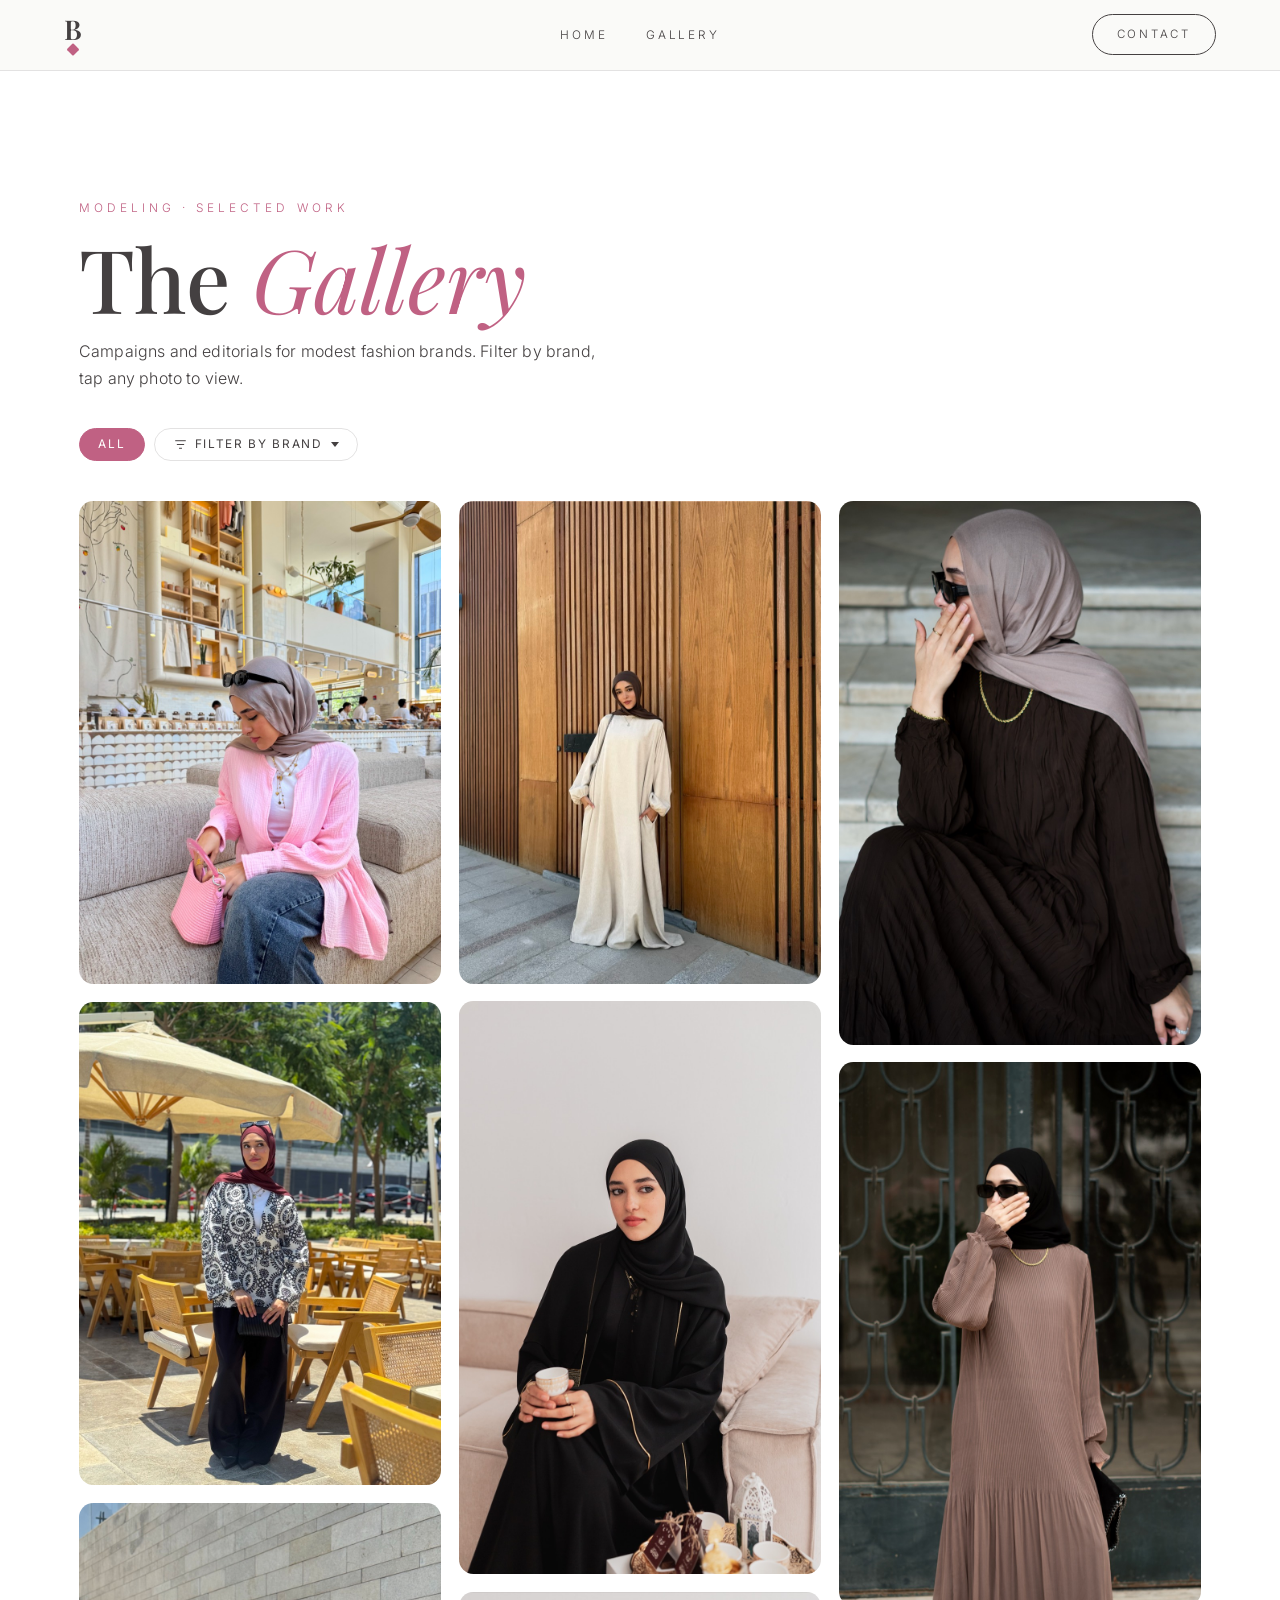
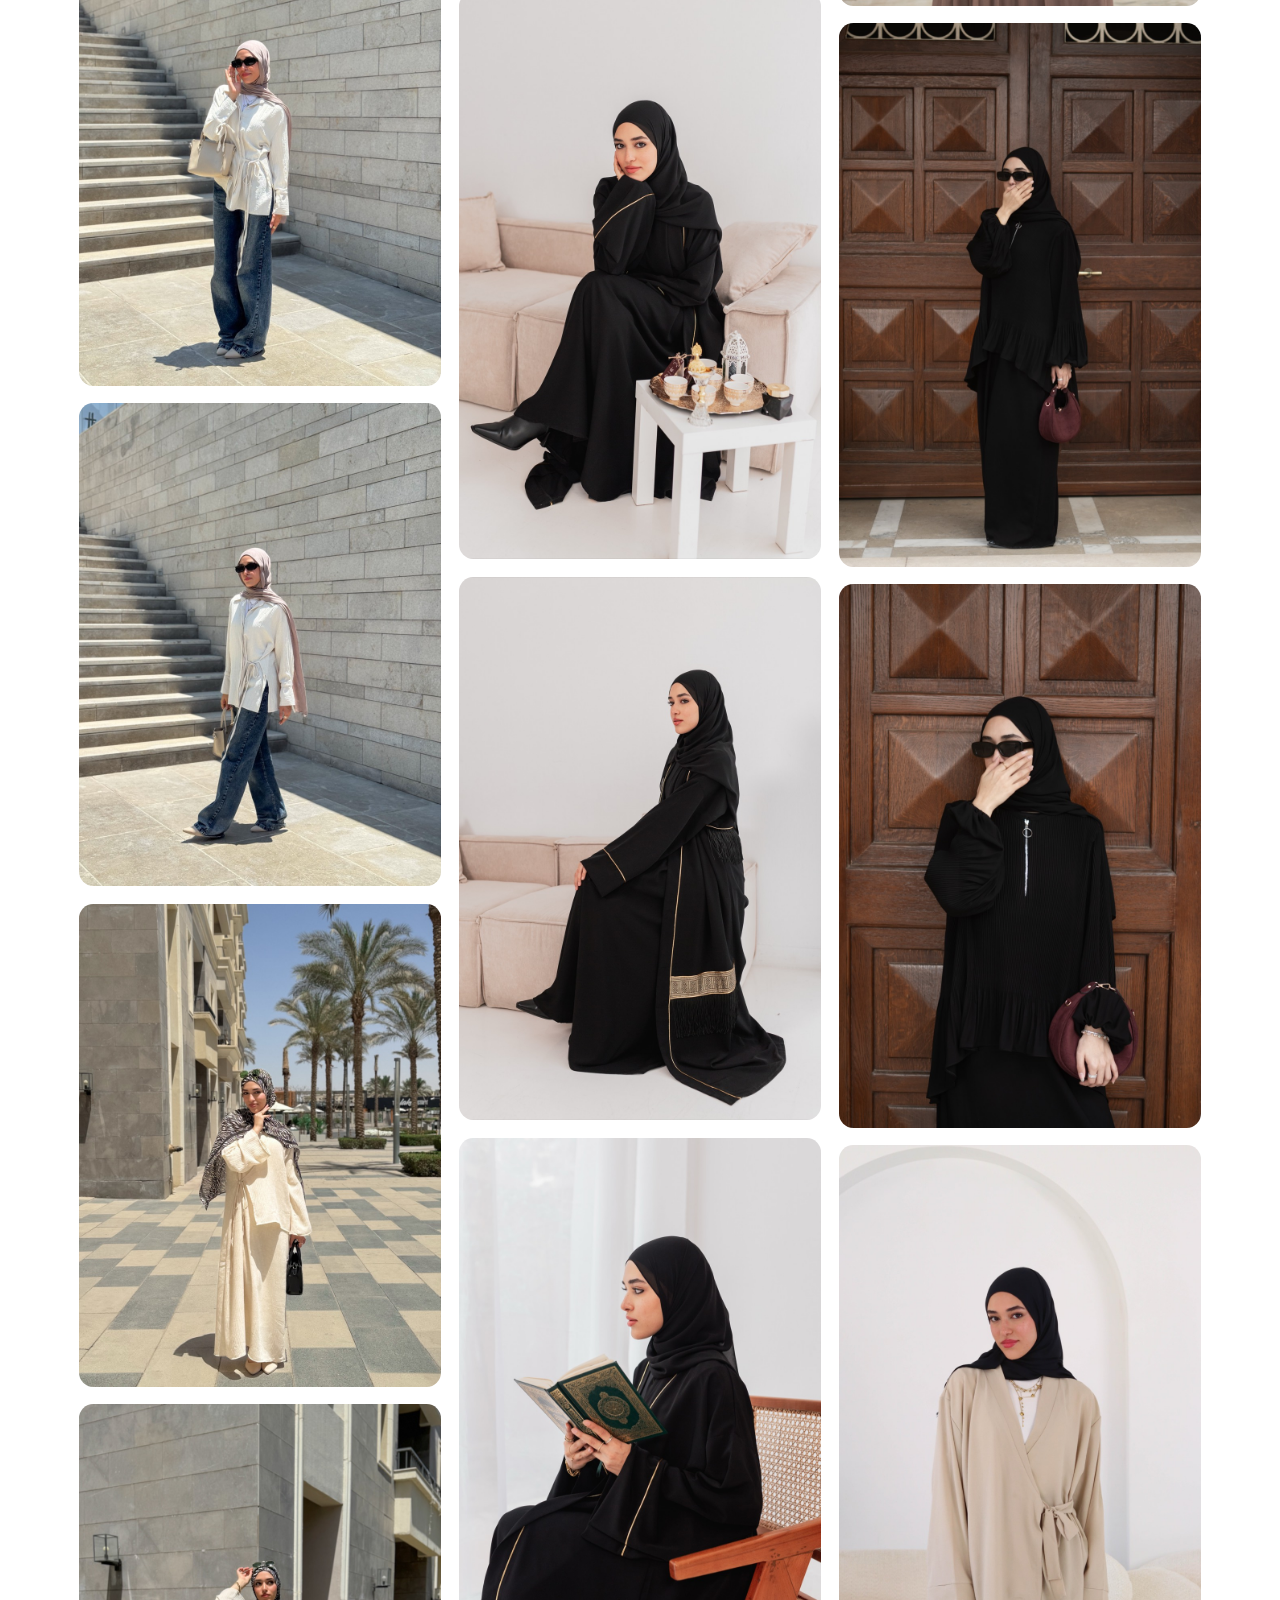
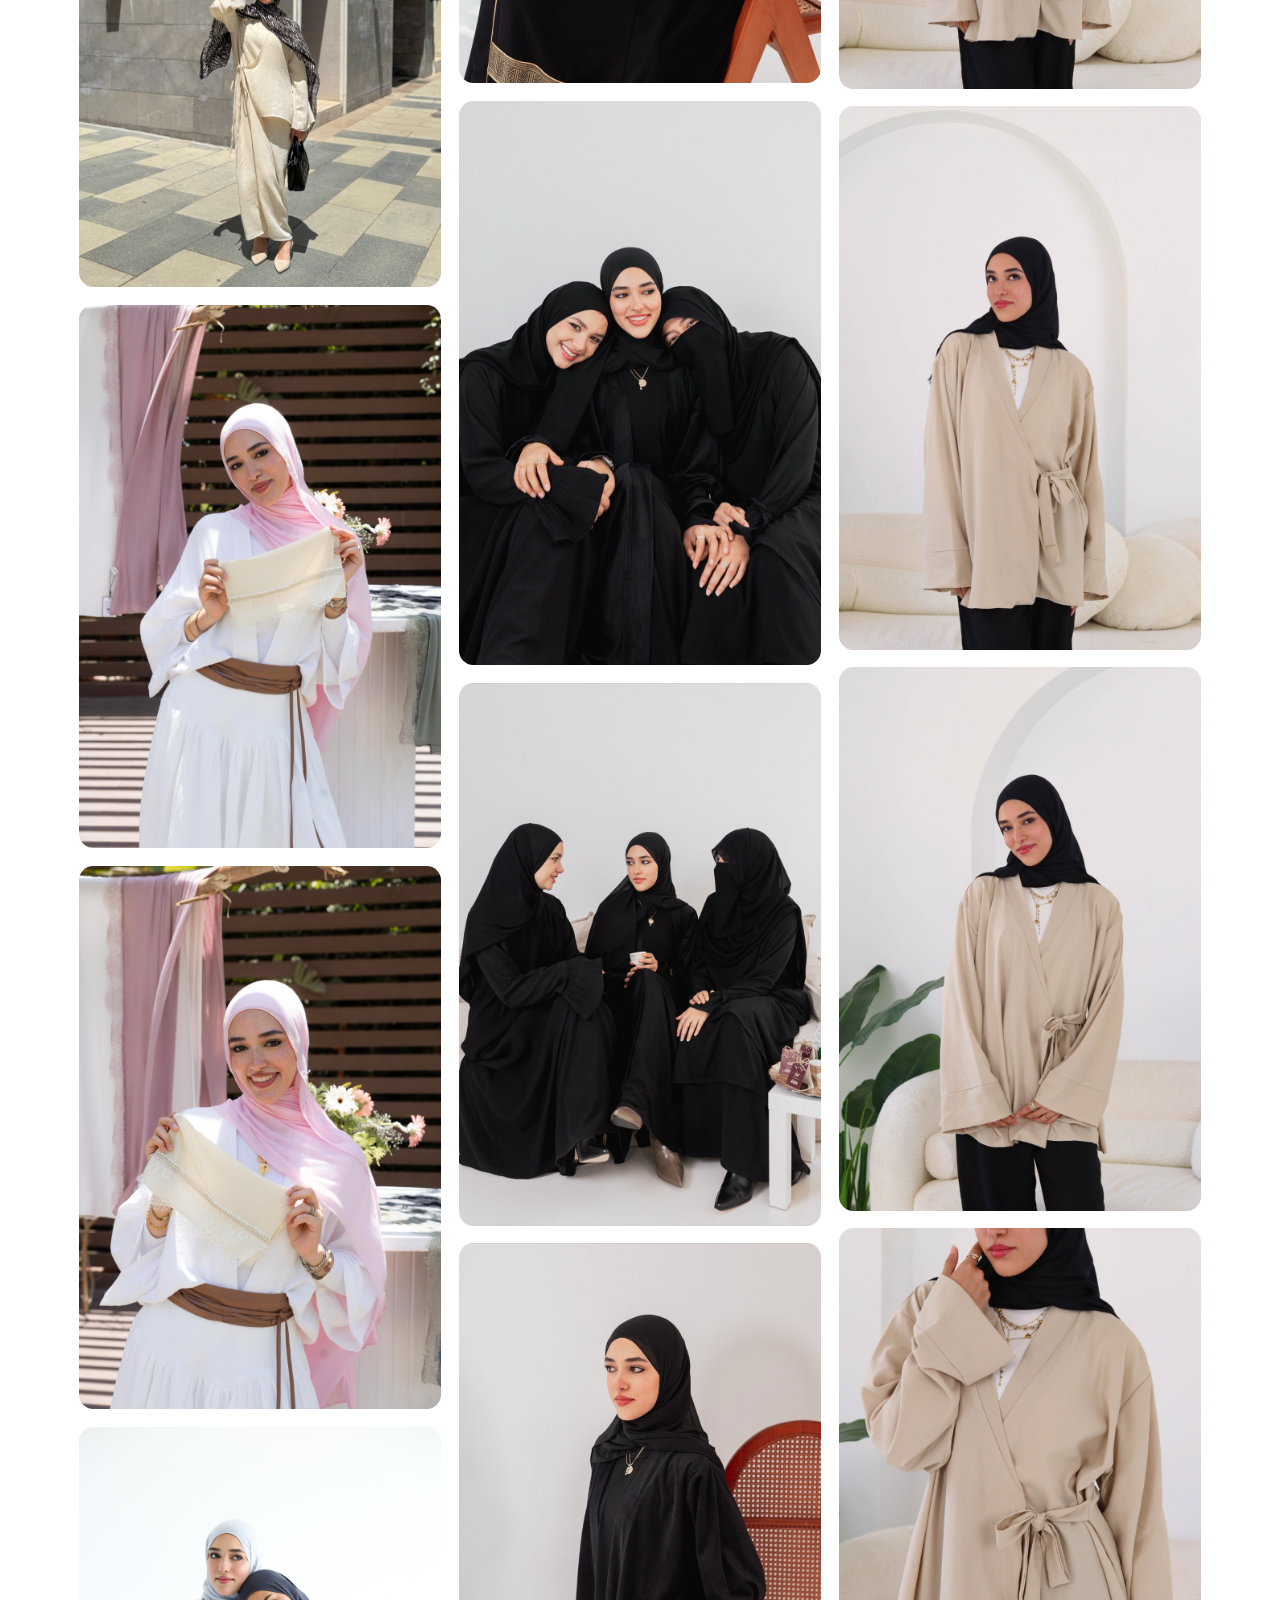
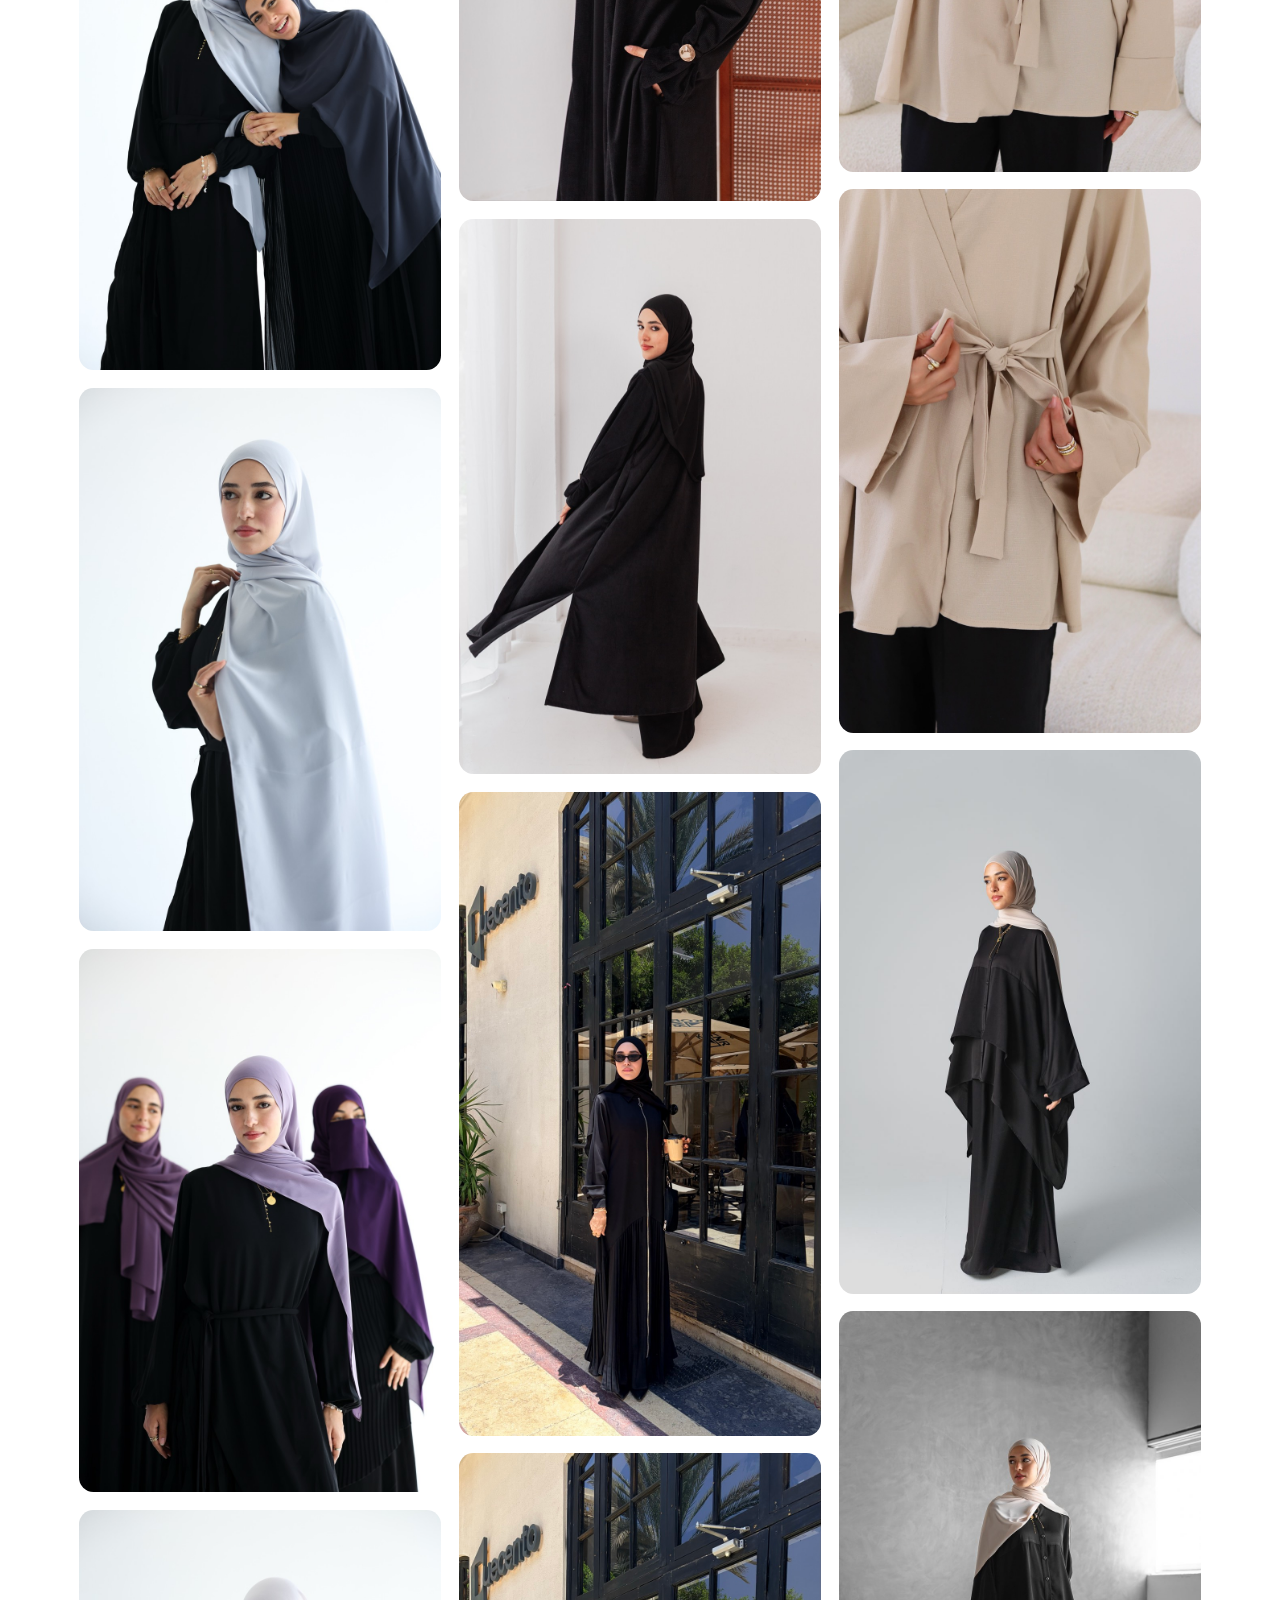
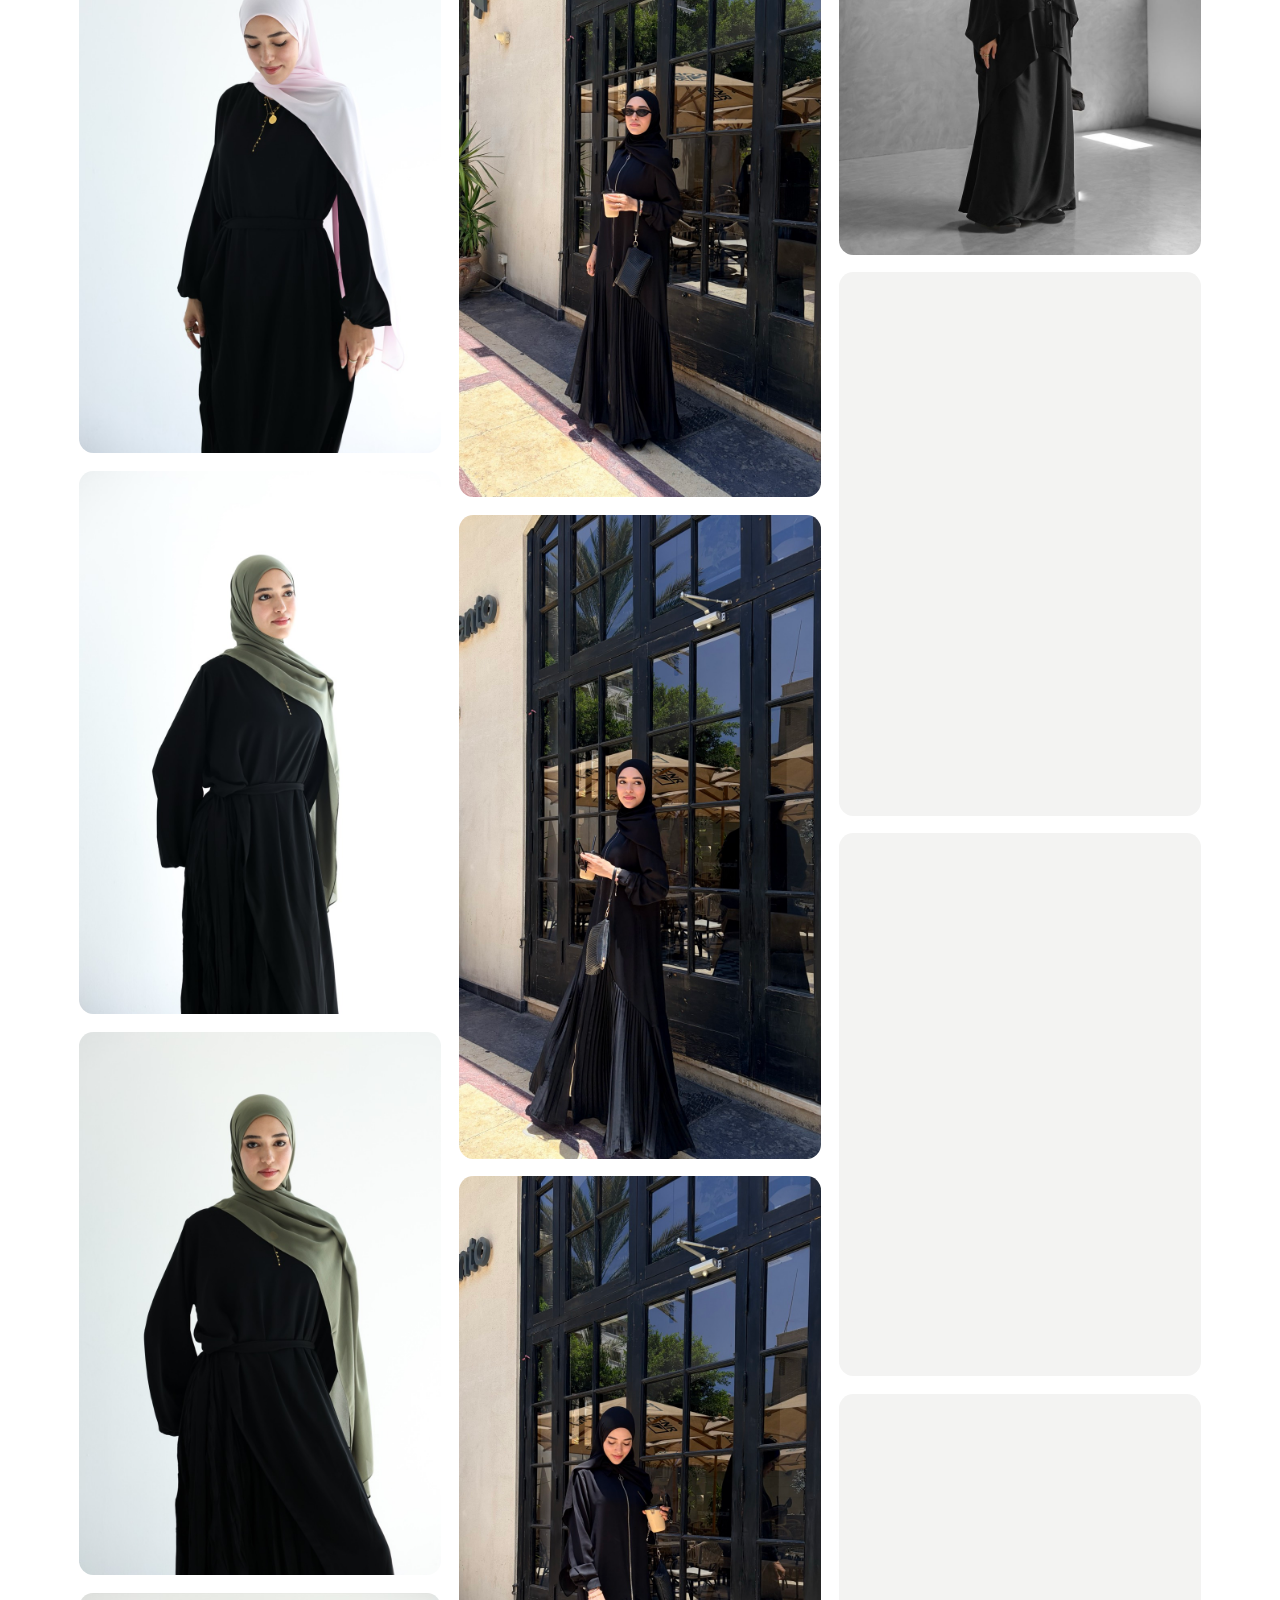
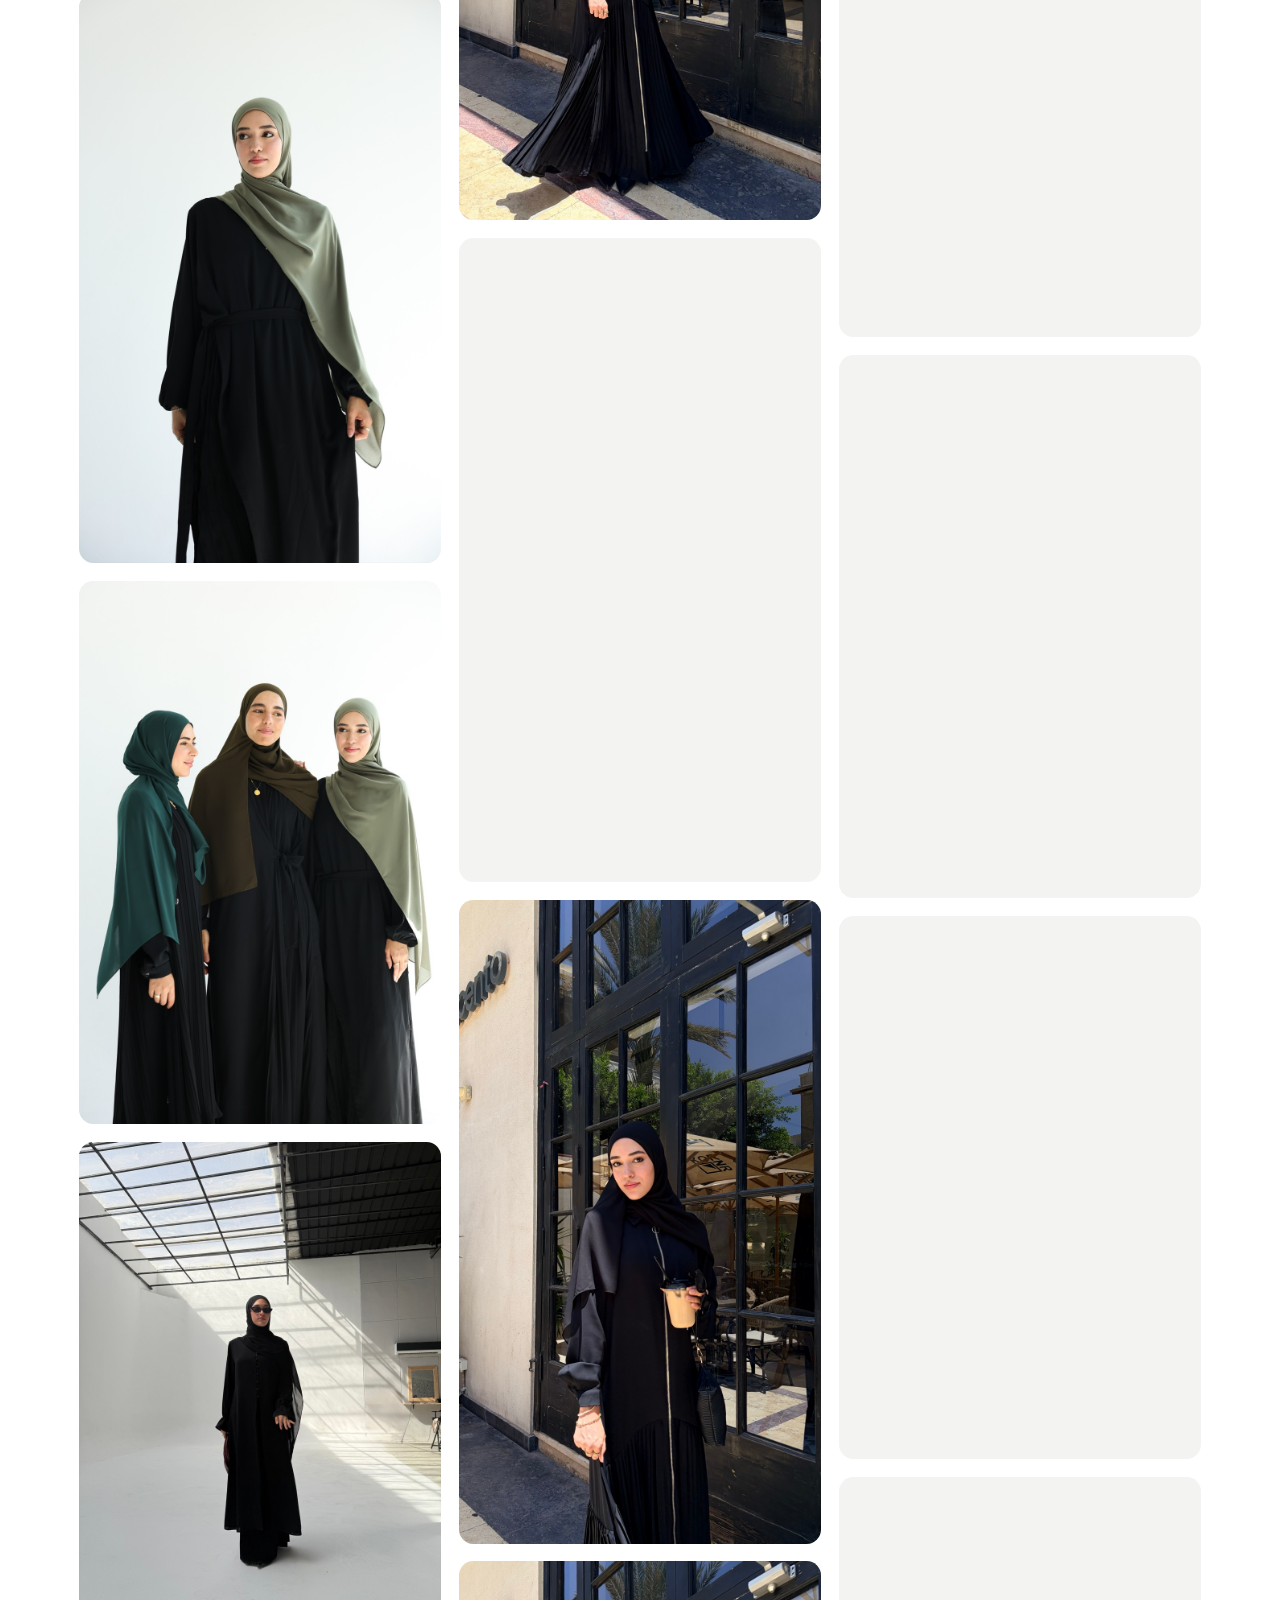
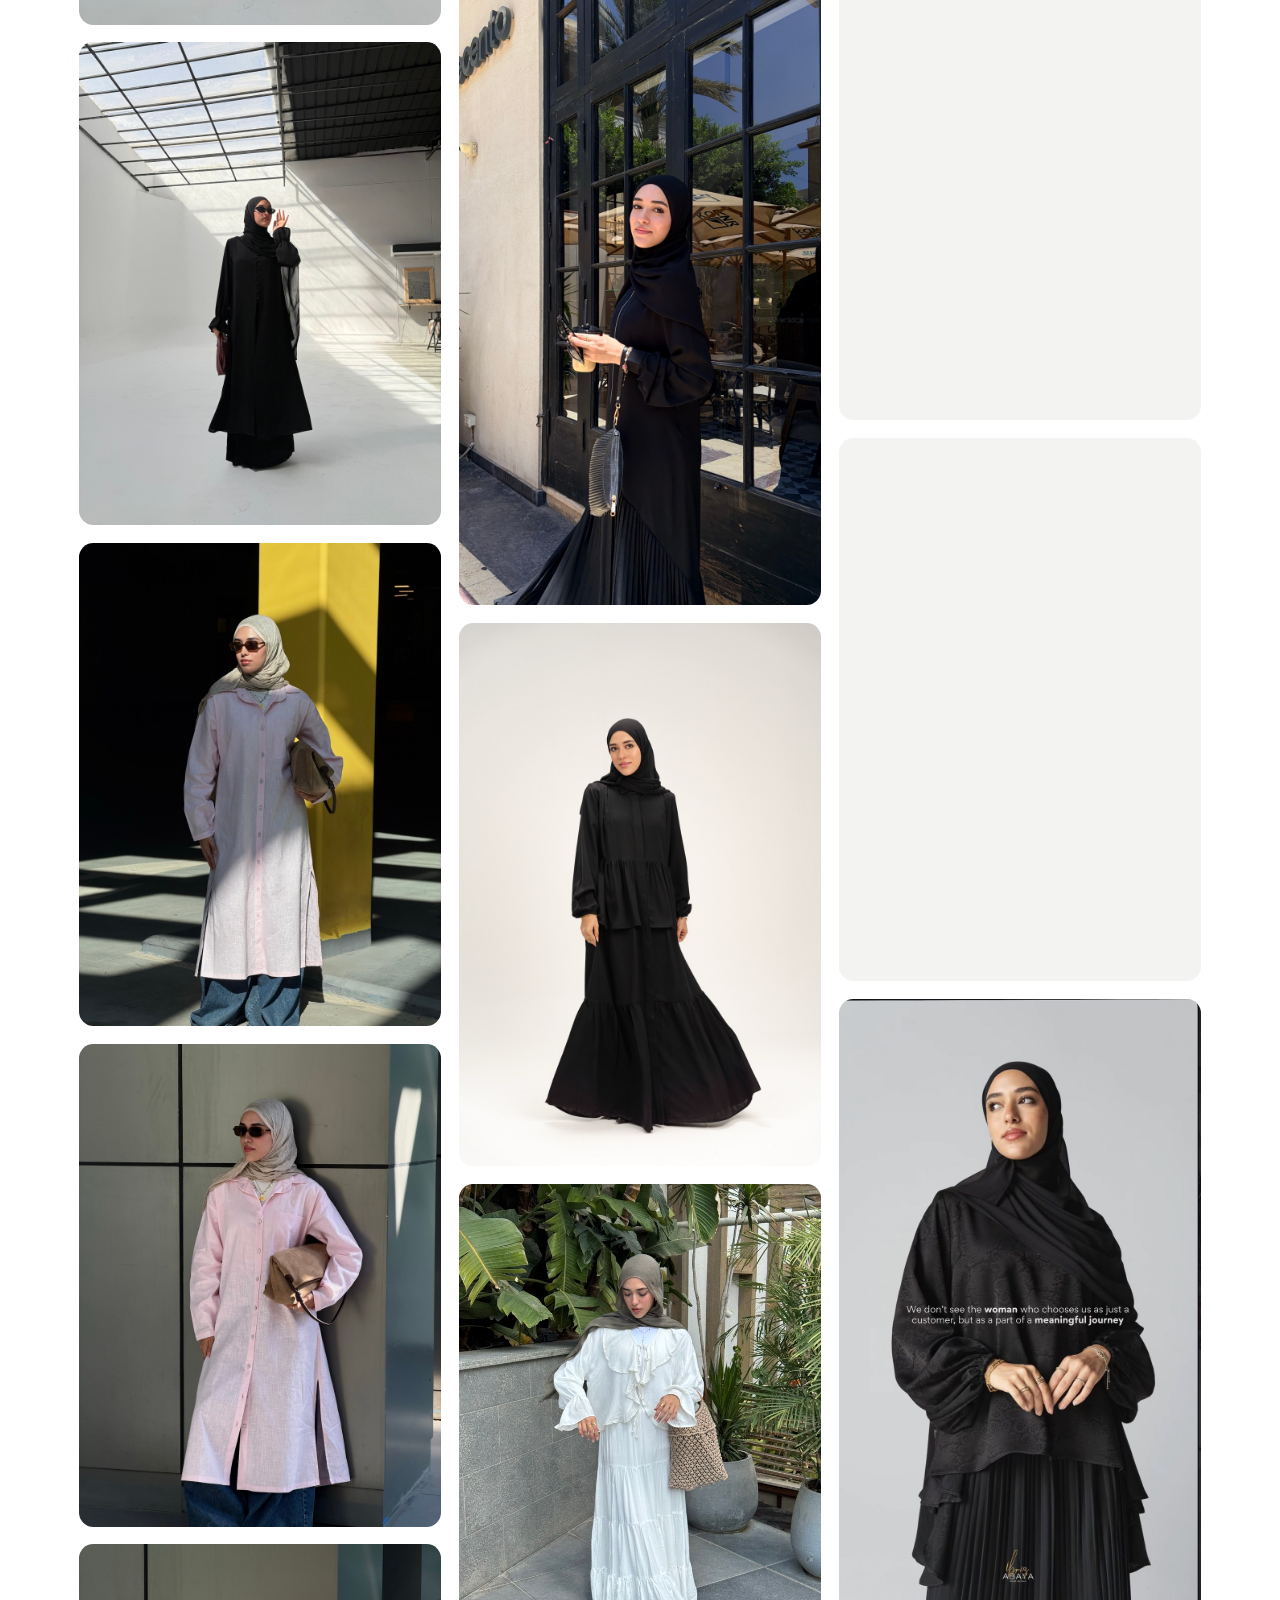
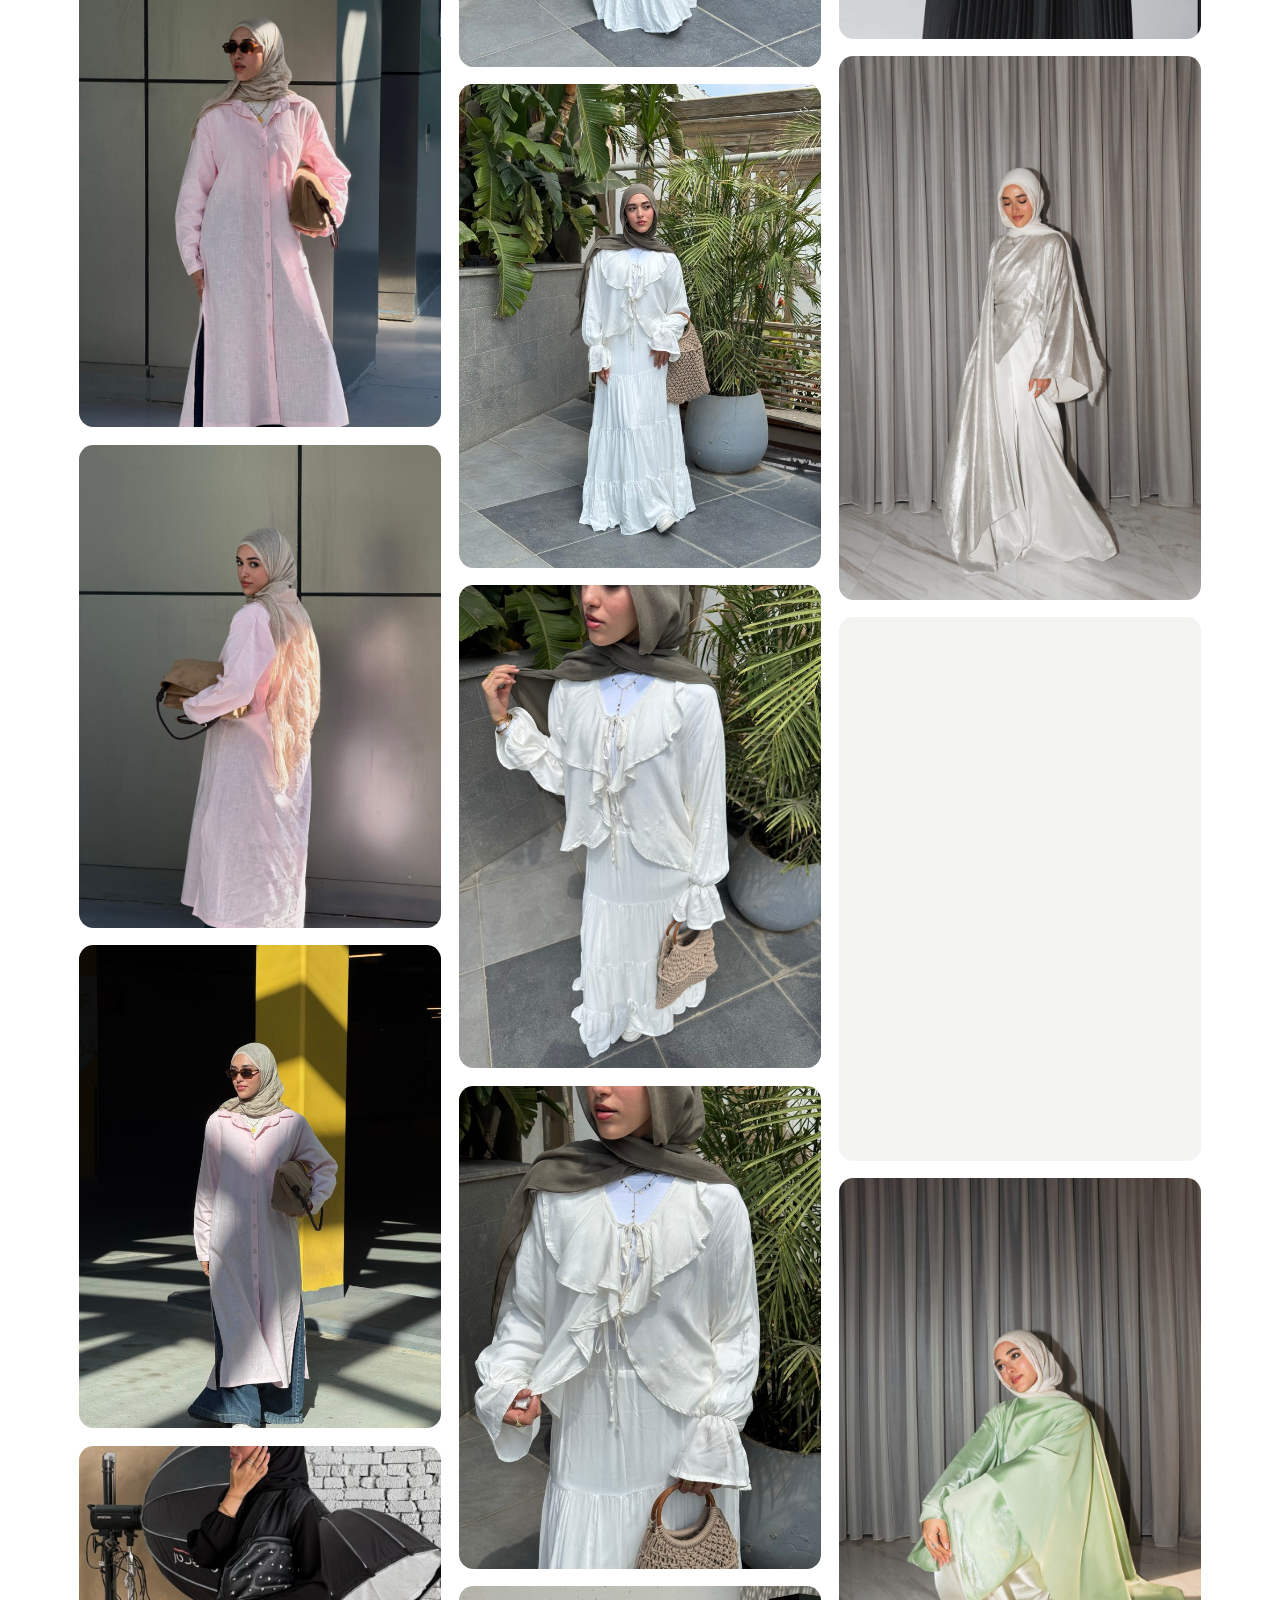
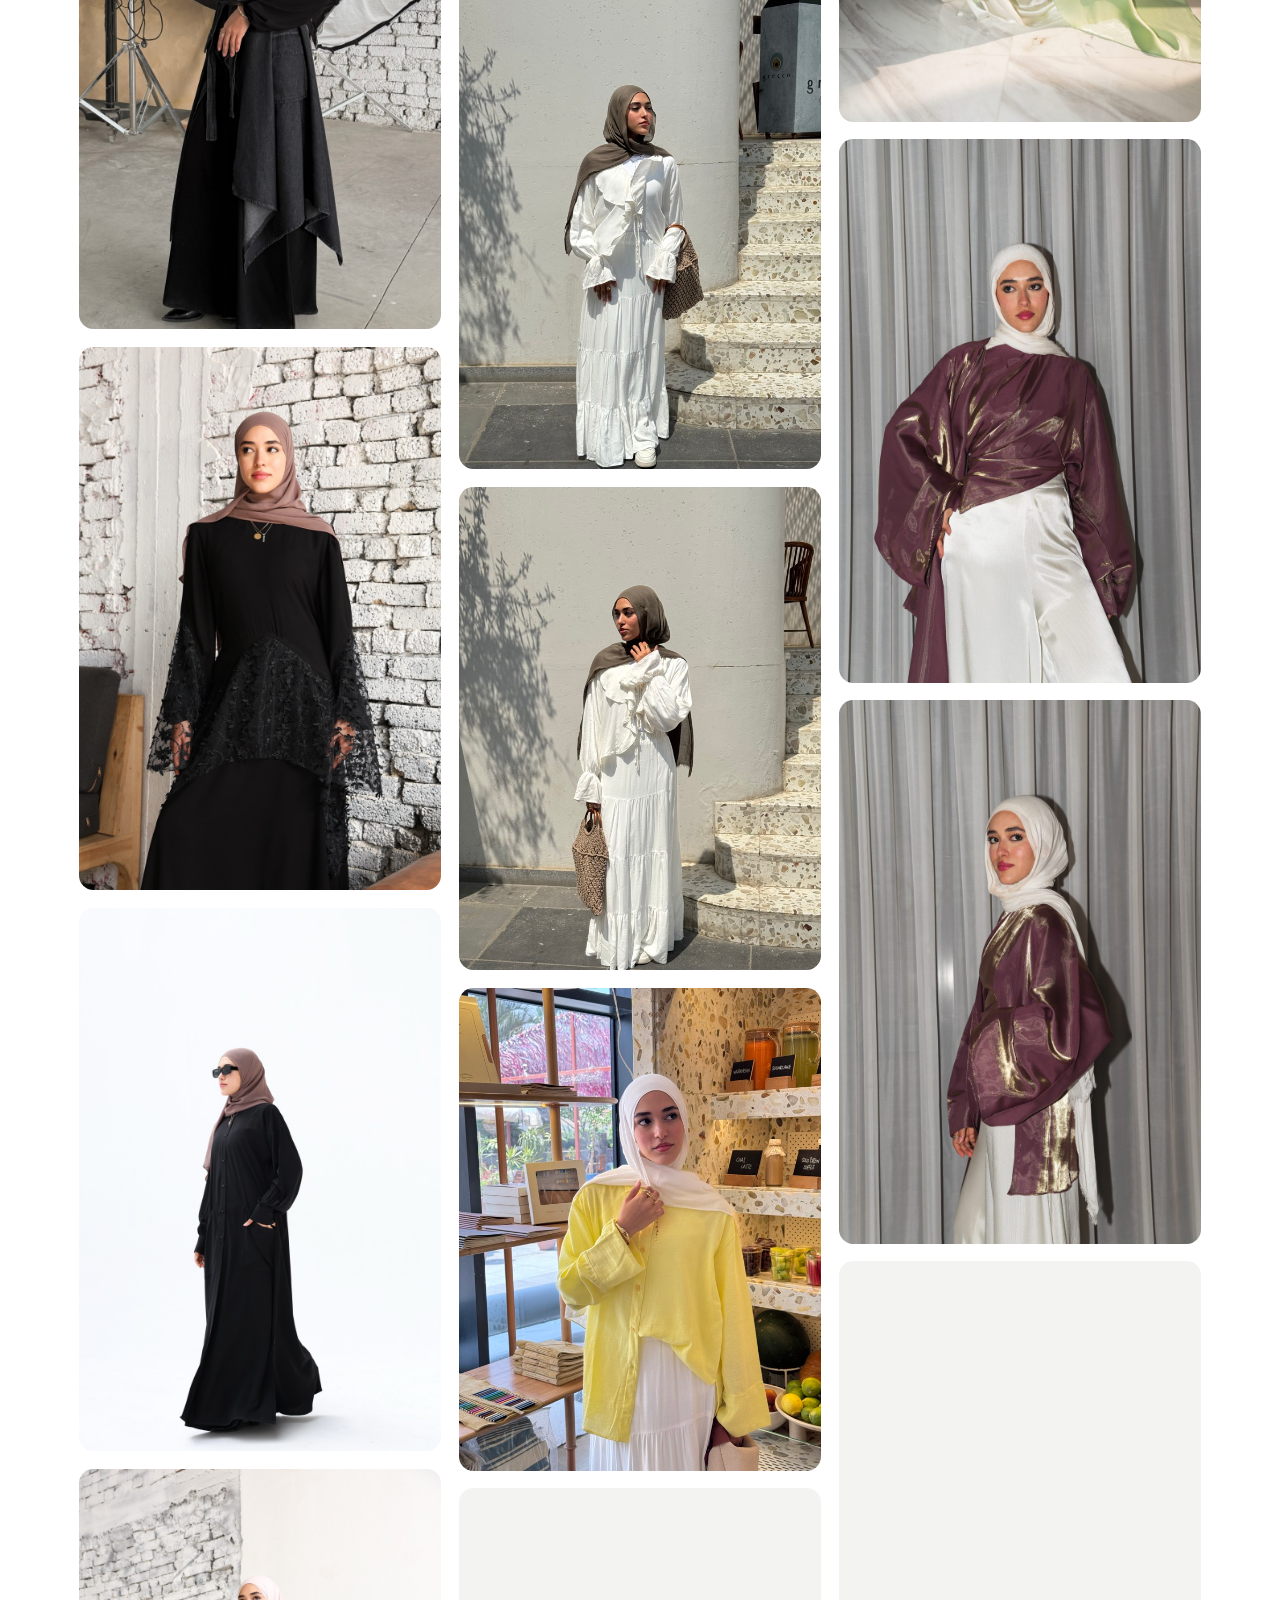
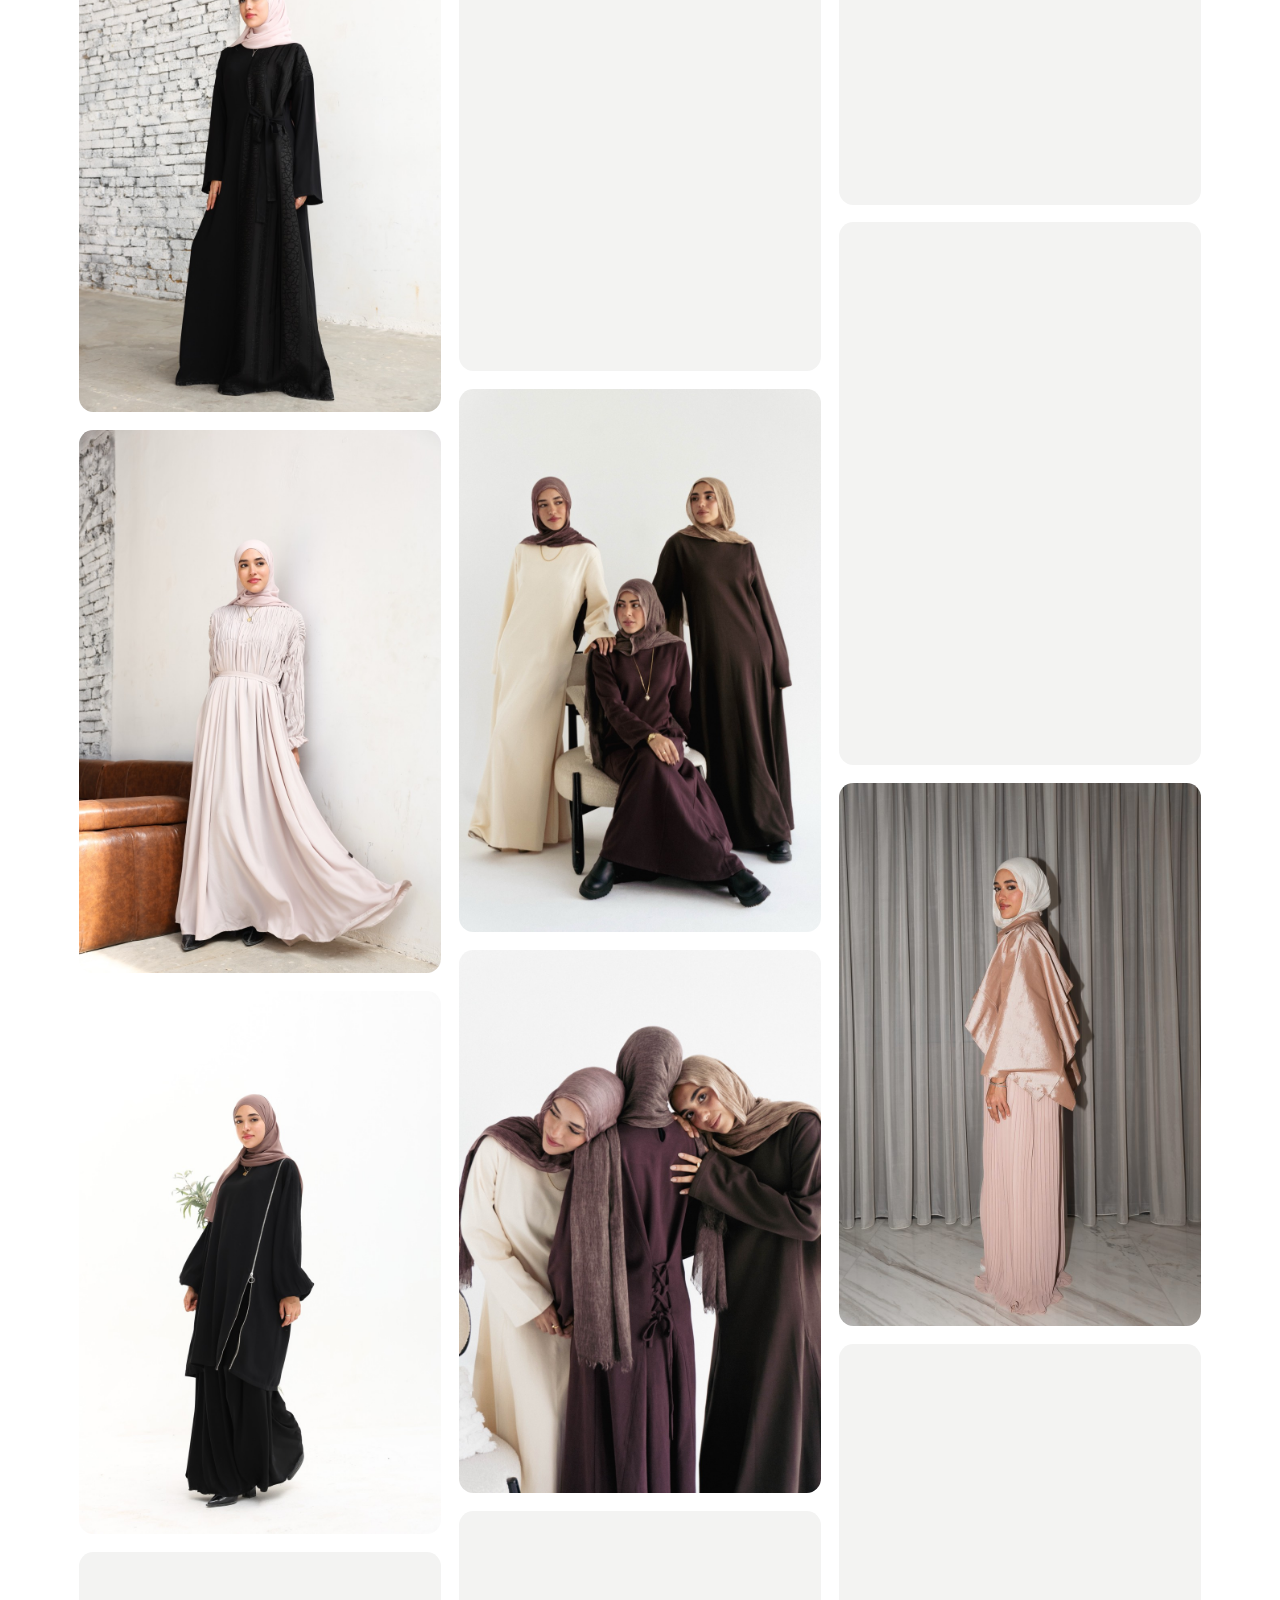
==== commit b4b7dc2e: "Add 35 new photos to the gallery; hide interiors for now; Selected Frames as home 03 - Ibriz Abaya c" ====
--- a/gallery/index.html
+++ b/gallery/index.html
@@ -11,12 +11,12 @@
   <meta property="og:description" content="Campaigns and editorials for modest fashion brands." />
   <link rel="canonical" href="https://boshrabelal.com/gallery" />
   <meta name="theme-color" content="#292426" />
-  <link rel="icon" href="/assets/favicon.svg?v=43" type="image/svg+xml" />
-  <link rel="apple-touch-icon" href="/assets/notion/dot-pink-tile.png?v=43" />
+  <link rel="icon" href="/assets/favicon.svg?v=44" type="image/svg+xml" />
+  <link rel="apple-touch-icon" href="/assets/notion/dot-pink-tile.png?v=44" />
   <link rel="preconnect" href="https://fonts.googleapis.com" />
   <link rel="preconnect" href="https://fonts.gstatic.com" crossorigin />
   <link href="https://fonts.googleapis.com/css2?family=Playfair+Display:ital,wght@0,400;0,500;0,600;1,400;1,500&family=Inter:wght@300;400;500&family=Amiri:ital@0;1&display=swap" rel="stylesheet" />
-  <link rel="stylesheet" href="/css/style.css?v=43" />
+  <link rel="stylesheet" href="/css/style.css?v=44" />
 </head>
 <body class="subpage">
 
@@ -30,7 +30,7 @@
     <nav class="header__nav" id="nav">
       <a href="/">Home</a>
       <a href="/gallery" aria-current="page">Gallery</a>
-      <a href="/interiors">Interiors</a>
+      <!-- hidden for now: <a href="/interiors">Interiors</a> -->
       <a href="/#contact" class="nav__contact">Contact</a>
     </nav>
     <a href="/#contact" class="header__cta">Contact</a>
@@ -72,6 +72,8 @@
             <button class="filter__opt" role="option" aria-selected="false" data-brand="modesty">Modesty Abaya</button>
             <button class="filter__opt" role="option" aria-selected="false" data-brand="qibla">Qibla</button>
             <button class="filter__opt" role="option" aria-selected="false" data-brand="sjaal">Sjaal</button>
+            <button class="filter__opt" role="option" aria-selected="false" data-brand="studio">Studio Edit</button>
+            <button class="filter__opt" role="option" aria-selected="false" data-brand="street">Street Edit</button>
           </div>
         </div>
       </div>
@@ -483,6 +485,146 @@
         <figure class="gitem" data-brand="sjaal" data-name="Sjaal">
           <img src="/assets/gallery/sjaal/05.jpg" alt="Boshra for Sjaal" loading="lazy" decoding="async" />
           <figcaption>Sjaal</figcaption>
+        </figure>
+        <figure class="gitem" data-brand="ibriz" data-name="Ibriz Abaya">
+          <img src="/assets/gallery/ibriz/10.jpg" alt="Boshra for Ibriz Abaya" loading="lazy" decoding="async" />
+          <figcaption>Ibriz Abaya</figcaption>
+        </figure>
+        <figure class="gitem" data-brand="ibriz" data-name="Ibriz Abaya">
+          <img src="/assets/gallery/ibriz/11.jpg" alt="Boshra for Ibriz Abaya" loading="lazy" decoding="async" />
+          <figcaption>Ibriz Abaya</figcaption>
+        </figure>
+        <figure class="gitem" data-brand="ibriz" data-name="Ibriz Abaya">
+          <img src="/assets/gallery/ibriz/12.jpg" alt="Boshra for Ibriz Abaya" loading="lazy" decoding="async" />
+          <figcaption>Ibriz Abaya</figcaption>
+        </figure>
+        <figure class="gitem" data-brand="ibriz" data-name="Ibriz Abaya">
+          <img src="/assets/gallery/ibriz/13.jpg" alt="Boshra for Ibriz Abaya" loading="lazy" decoding="async" />
+          <figcaption>Ibriz Abaya</figcaption>
+        </figure>
+        <figure class="gitem" data-brand="ibriz" data-name="Ibriz Abaya">
+          <img src="/assets/gallery/ibriz/14.jpg" alt="Boshra for Ibriz Abaya" loading="lazy" decoding="async" />
+          <figcaption>Ibriz Abaya</figcaption>
+        </figure>
+        <figure class="gitem" data-brand="ibriz" data-name="Ibriz Abaya">
+          <img src="/assets/gallery/ibriz/15.jpg" alt="Boshra for Ibriz Abaya" loading="lazy" decoding="async" />
+          <figcaption>Ibriz Abaya</figcaption>
+        </figure>
+        <figure class="gitem" data-brand="ibriz" data-name="Ibriz Abaya">
+          <img src="/assets/gallery/ibriz/16.jpg" alt="Boshra for Ibriz Abaya" loading="lazy" decoding="async" />
+          <figcaption>Ibriz Abaya</figcaption>
+        </figure>
+        <figure class="gitem" data-brand="ibriz" data-name="Ibriz Abaya">
+          <img src="/assets/gallery/ibriz/17.jpg" alt="Boshra for Ibriz Abaya" loading="lazy" decoding="async" />
+          <figcaption>Ibriz Abaya</figcaption>
+        </figure>
+        <figure class="gitem" data-brand="ibriz" data-name="Ibriz Abaya">
+          <img src="/assets/gallery/ibriz/18.jpg" alt="Boshra for Ibriz Abaya" loading="lazy" decoding="async" />
+          <figcaption>Ibriz Abaya</figcaption>
+        </figure>
+        <figure class="gitem" data-brand="ibriz" data-name="Ibriz Abaya">
+          <img src="/assets/gallery/ibriz/19.jpg" alt="Boshra for Ibriz Abaya" loading="lazy" decoding="async" />
+          <figcaption>Ibriz Abaya</figcaption>
+        </figure>
+        <figure class="gitem" data-brand="studio" data-name="Studio Edit">
+          <img src="/assets/gallery/studio/01.jpg" alt="Boshra for Studio Edit" loading="lazy" decoding="async" />
+          <figcaption>Studio Edit</figcaption>
+        </figure>
+        <figure class="gitem" data-brand="studio" data-name="Studio Edit">
+          <img src="/assets/gallery/studio/02.jpg" alt="Boshra for Studio Edit" loading="lazy" decoding="async" />
+          <figcaption>Studio Edit</figcaption>
+        </figure>
+        <figure class="gitem" data-brand="studio" data-name="Studio Edit">
+          <img src="/assets/gallery/studio/03.jpg" alt="Boshra for Studio Edit" loading="lazy" decoding="async" />
+          <figcaption>Studio Edit</figcaption>
+        </figure>
+        <figure class="gitem" data-brand="studio" data-name="Studio Edit">
+          <img src="/assets/gallery/studio/04.jpg" alt="Boshra for Studio Edit" loading="lazy" decoding="async" />
+          <figcaption>Studio Edit</figcaption>
+        </figure>
+        <figure class="gitem" data-brand="studio" data-name="Studio Edit">
+          <img src="/assets/gallery/studio/05.jpg" alt="Boshra for Studio Edit" loading="lazy" decoding="async" />
+          <figcaption>Studio Edit</figcaption>
+        </figure>
+        <figure class="gitem" data-brand="studio" data-name="Studio Edit">
+          <img src="/assets/gallery/studio/06.jpg" alt="Boshra for Studio Edit" loading="lazy" decoding="async" />
+          <figcaption>Studio Edit</figcaption>
+        </figure>
+        <figure class="gitem" data-brand="studio" data-name="Studio Edit">
+          <img src="/assets/gallery/studio/07.jpg" alt="Boshra for Studio Edit" loading="lazy" decoding="async" />
+          <figcaption>Studio Edit</figcaption>
+        </figure>
+        <figure class="gitem" data-brand="studio" data-name="Studio Edit">
+          <img src="/assets/gallery/studio/08.jpg" alt="Boshra for Studio Edit" loading="lazy" decoding="async" />
+          <figcaption>Studio Edit</figcaption>
+        </figure>
+        <figure class="gitem" data-brand="studio" data-name="Studio Edit">
+          <img src="/assets/gallery/studio/09.jpg" alt="Boshra for Studio Edit" loading="lazy" decoding="async" />
+          <figcaption>Studio Edit</figcaption>
+        </figure>
+        <figure class="gitem" data-brand="studio" data-name="Studio Edit">
+          <img src="/assets/gallery/studio/10.jpg" alt="Boshra for Studio Edit" loading="lazy" decoding="async" />
+          <figcaption>Studio Edit</figcaption>
+        </figure>
+        <figure class="gitem" data-brand="studio" data-name="Studio Edit">
+          <img src="/assets/gallery/studio/11.jpg" alt="Boshra for Studio Edit" loading="lazy" decoding="async" />
+          <figcaption>Studio Edit</figcaption>
+        </figure>
+        <figure class="gitem" data-brand="studio" data-name="Studio Edit">
+          <img src="/assets/gallery/studio/12.jpg" alt="Boshra for Studio Edit" loading="lazy" decoding="async" />
+          <figcaption>Studio Edit</figcaption>
+        </figure>
+        <figure class="gitem" data-brand="studio" data-name="Studio Edit">
+          <img src="/assets/gallery/studio/13.jpg" alt="Boshra for Studio Edit" loading="lazy" decoding="async" />
+          <figcaption>Studio Edit</figcaption>
+        </figure>
+        <figure class="gitem" data-brand="studio" data-name="Studio Edit">
+          <img src="/assets/gallery/studio/14.jpg" alt="Boshra for Studio Edit" loading="lazy" decoding="async" />
+          <figcaption>Studio Edit</figcaption>
+        </figure>
+        <figure class="gitem" data-brand="studio" data-name="Studio Edit">
+          <img src="/assets/gallery/studio/15.jpg" alt="Boshra for Studio Edit" loading="lazy" decoding="async" />
+          <figcaption>Studio Edit</figcaption>
+        </figure>
+        <figure class="gitem" data-brand="street" data-name="Street Edit">
+          <img src="/assets/gallery/street/01.jpg" alt="Boshra for Street Edit" loading="lazy" decoding="async" />
+          <figcaption>Street Edit</figcaption>
+        </figure>
+        <figure class="gitem" data-brand="street" data-name="Street Edit">
+          <img src="/assets/gallery/street/02.jpg" alt="Boshra for Street Edit" loading="lazy" decoding="async" />
+          <figcaption>Street Edit</figcaption>
+        </figure>
+        <figure class="gitem" data-brand="street" data-name="Street Edit">
+          <img src="/assets/gallery/street/03.jpg" alt="Boshra for Street Edit" loading="lazy" decoding="async" />
+          <figcaption>Street Edit</figcaption>
+        </figure>
+        <figure class="gitem" data-brand="street" data-name="Street Edit">
+          <img src="/assets/gallery/street/04.jpg" alt="Boshra for Street Edit" loading="lazy" decoding="async" />
+          <figcaption>Street Edit</figcaption>
+        </figure>
+        <figure class="gitem" data-brand="street" data-name="Street Edit">
+          <img src="/assets/gallery/street/05.jpg" alt="Boshra for Street Edit" loading="lazy" decoding="async" />
+          <figcaption>Street Edit</figcaption>
+        </figure>
+        <figure class="gitem" data-brand="street" data-name="Street Edit">
+          <img src="/assets/gallery/street/06.jpg" alt="Boshra for Street Edit" loading="lazy" decoding="async" />
+          <figcaption>Street Edit</figcaption>
+        </figure>
+        <figure class="gitem" data-brand="street" data-name="Street Edit">
+          <img src="/assets/gallery/street/07.jpg" alt="Boshra for Street Edit" loading="lazy" decoding="async" />
+          <figcaption>Street Edit</figcaption>
+        </figure>
+        <figure class="gitem" data-brand="street" data-name="Street Edit">
+          <img src="/assets/gallery/street/08.jpg" alt="Boshra for Street Edit" loading="lazy" decoding="async" />
+          <figcaption>Street Edit</figcaption>
+        </figure>
+        <figure class="gitem" data-brand="street" data-name="Street Edit">
+          <img src="/assets/gallery/street/09.jpg" alt="Boshra for Street Edit" loading="lazy" decoding="async" />
+          <figcaption>Street Edit</figcaption>
+        </figure>
+        <figure class="gitem" data-brand="street" data-name="Street Edit">
+          <img src="/assets/gallery/street/10.jpg" alt="Boshra for Street Edit" loading="lazy" decoding="async" />
+          <figcaption>Street Edit</figcaption>
         </figure>
       </div>
     </section>
@@ -514,7 +656,7 @@
     <button class="lightbox__nav lightbox__nav--next" id="lbNext" aria-label="Next">→</button>
   </div>
 
-  <script src="/js/main.js?v=43"></script>
-  <script src="/js/gallery.js?v=43"></script>
+  <script src="/js/main.js?v=44"></script>
+  <script src="/js/gallery.js?v=44"></script>
 </body>
 </html>
--- a/css/style.css
+++ b/css/style.css
@@ -1094,6 +1094,37 @@
   color: var(--burgundy); text-align: center;
 }
 .ifeature__actions { display: flex; flex-wrap: wrap; gap: 1rem; }
+
+/* ── Selected frames (home 03) ── */
+.frames { border-top: 1px solid var(--line); }
+.frames__grid {
+  display: grid; grid-template-columns: repeat(4, 1fr);
+  gap: 0.9rem;
+}
+.frames__item {
+  position: relative; display: block; overflow: hidden;
+  border-radius: 0.9rem; background: var(--cream-2);
+  aspect-ratio: 3 / 4;
+}
+.frames__item--tall { grid-column: span 2; grid-row: span 2; aspect-ratio: auto; }
+.frames__item img {
+  width: 100%; height: 100%; object-fit: cover; display: block;
+  transition: transform 0.8s var(--ease);
+}
+.frames__item:hover img { transform: scale(1.04); }
+.frames__cap {
+  position: absolute; left: 0.9rem; bottom: 0.8rem;
+  font-size: 0.62rem; letter-spacing: 0.24em; text-transform: uppercase;
+  color: #fff; text-shadow: 0 1px 10px rgba(0, 0, 0, 0.45);
+  opacity: 0; transform: translateY(6px);
+  transition: opacity 0.4s, transform 0.4s var(--ease);
+}
+.frames__item:hover .frames__cap, .frames__item:focus-visible .frames__cap { opacity: 1; transform: none; }
+.frames__actions { margin-top: clamp(2rem, 5vh, 3rem); display: flex; flex-wrap: wrap; gap: 1rem; }
+@media (max-width: 900px) {
+  .frames__grid { grid-template-columns: repeat(2, 1fr); gap: 0.7rem; }
+  .frames__item--tall { grid-column: span 2; grid-row: span 1; aspect-ratio: 4 / 3; }
+}
 
 /* ── Experience: LinkedIn link ── */
 .xp__linkedin {
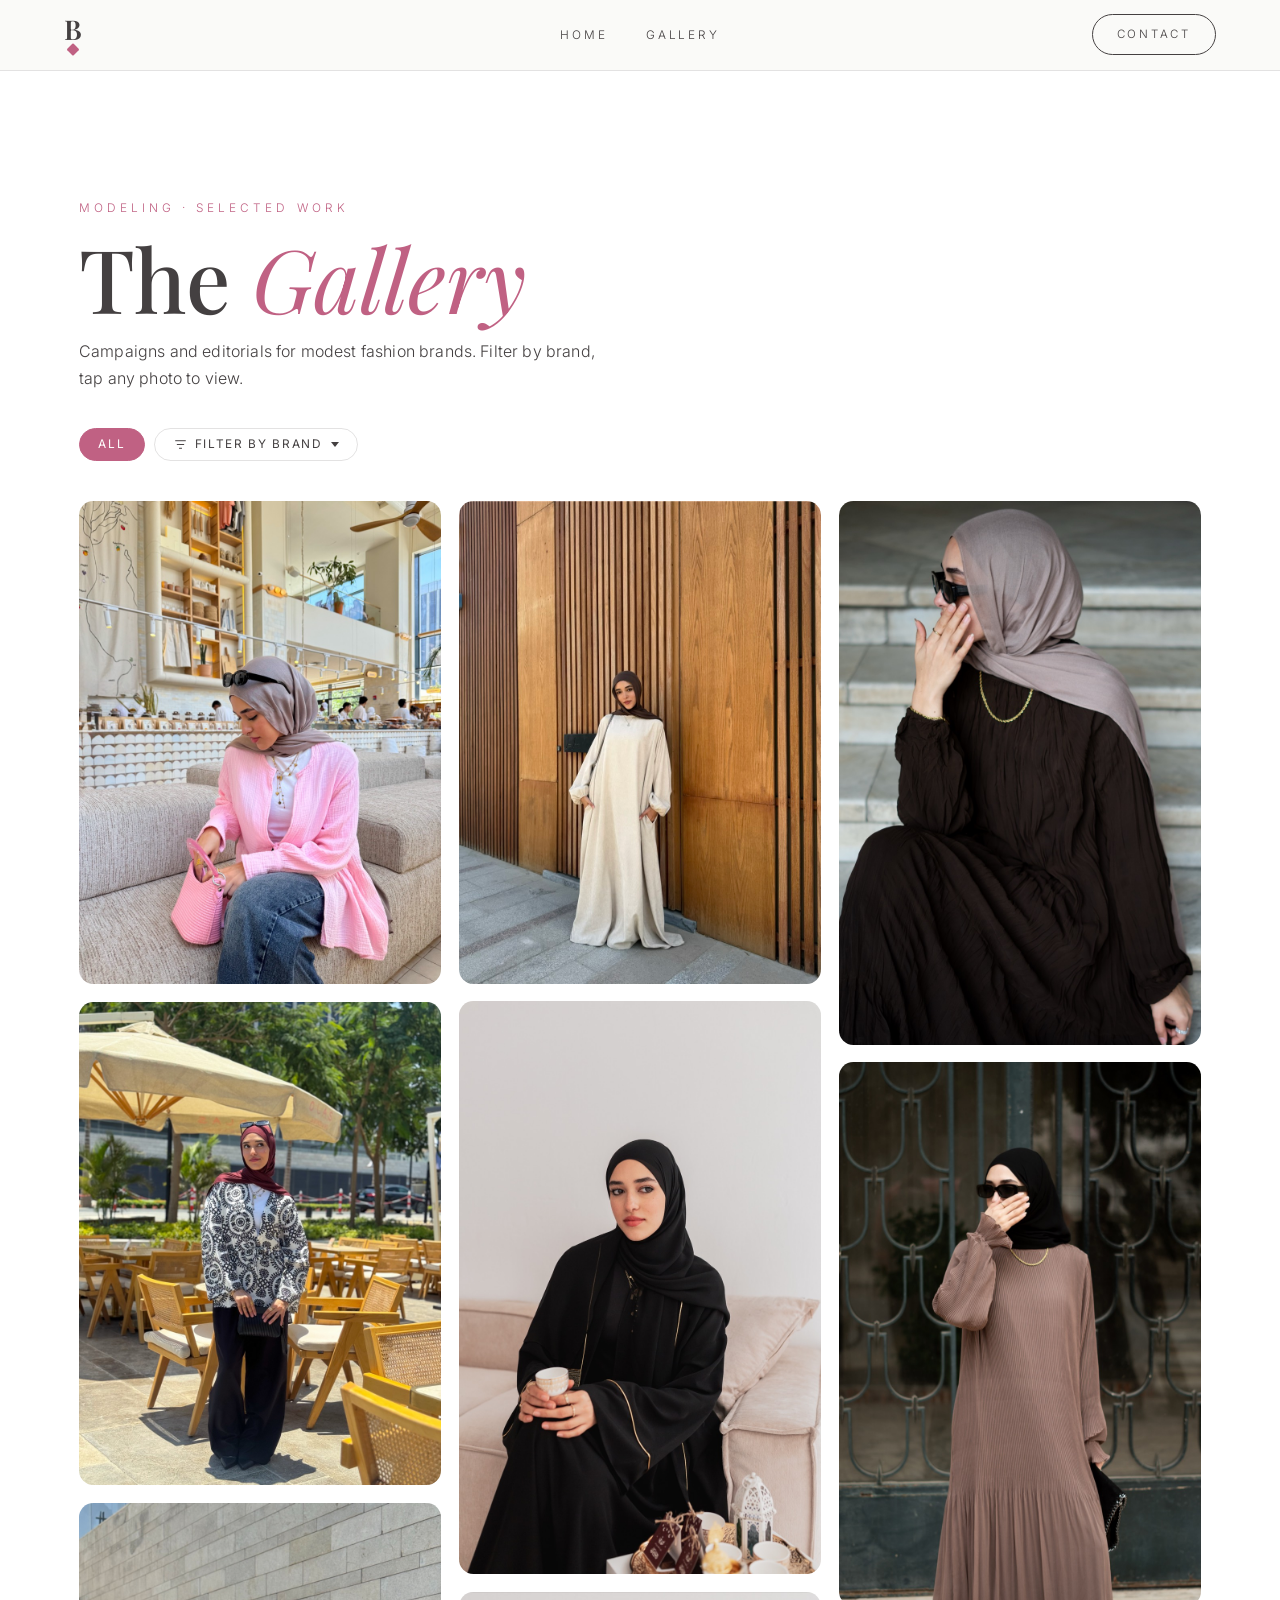
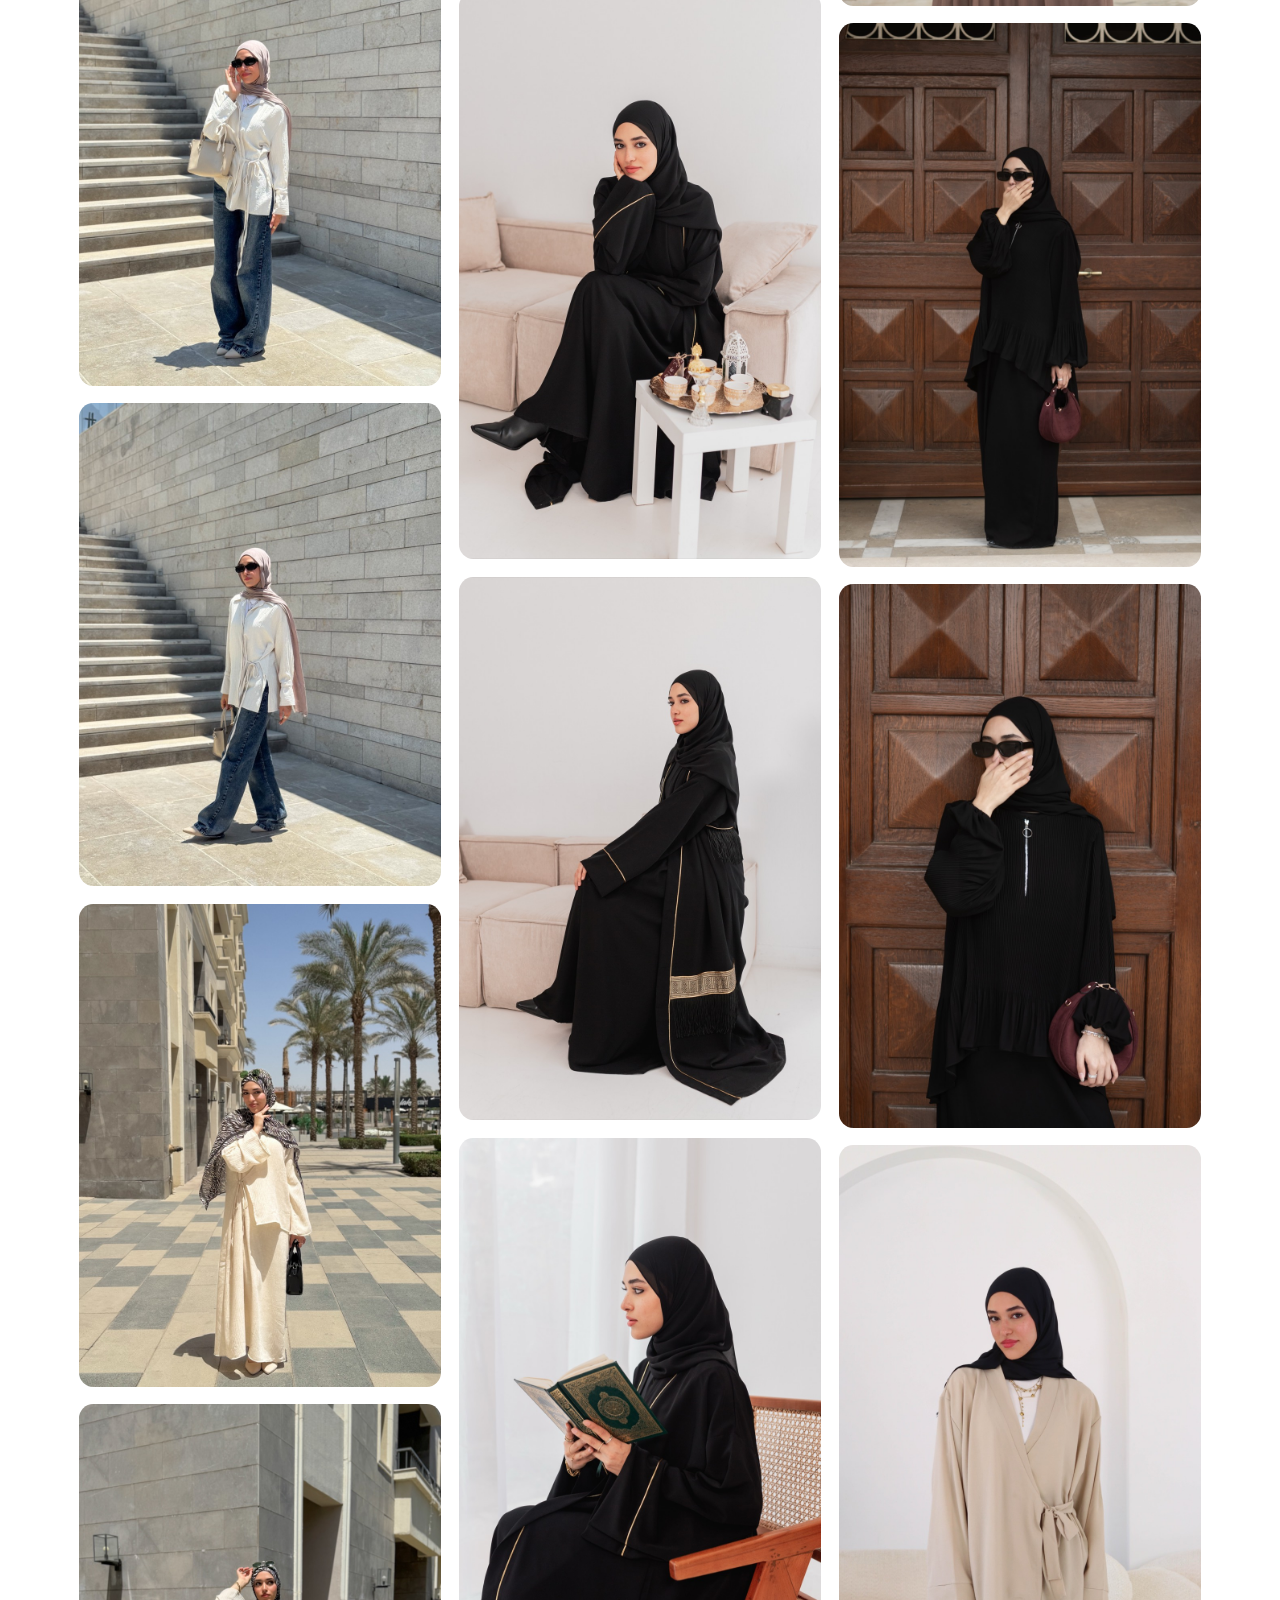
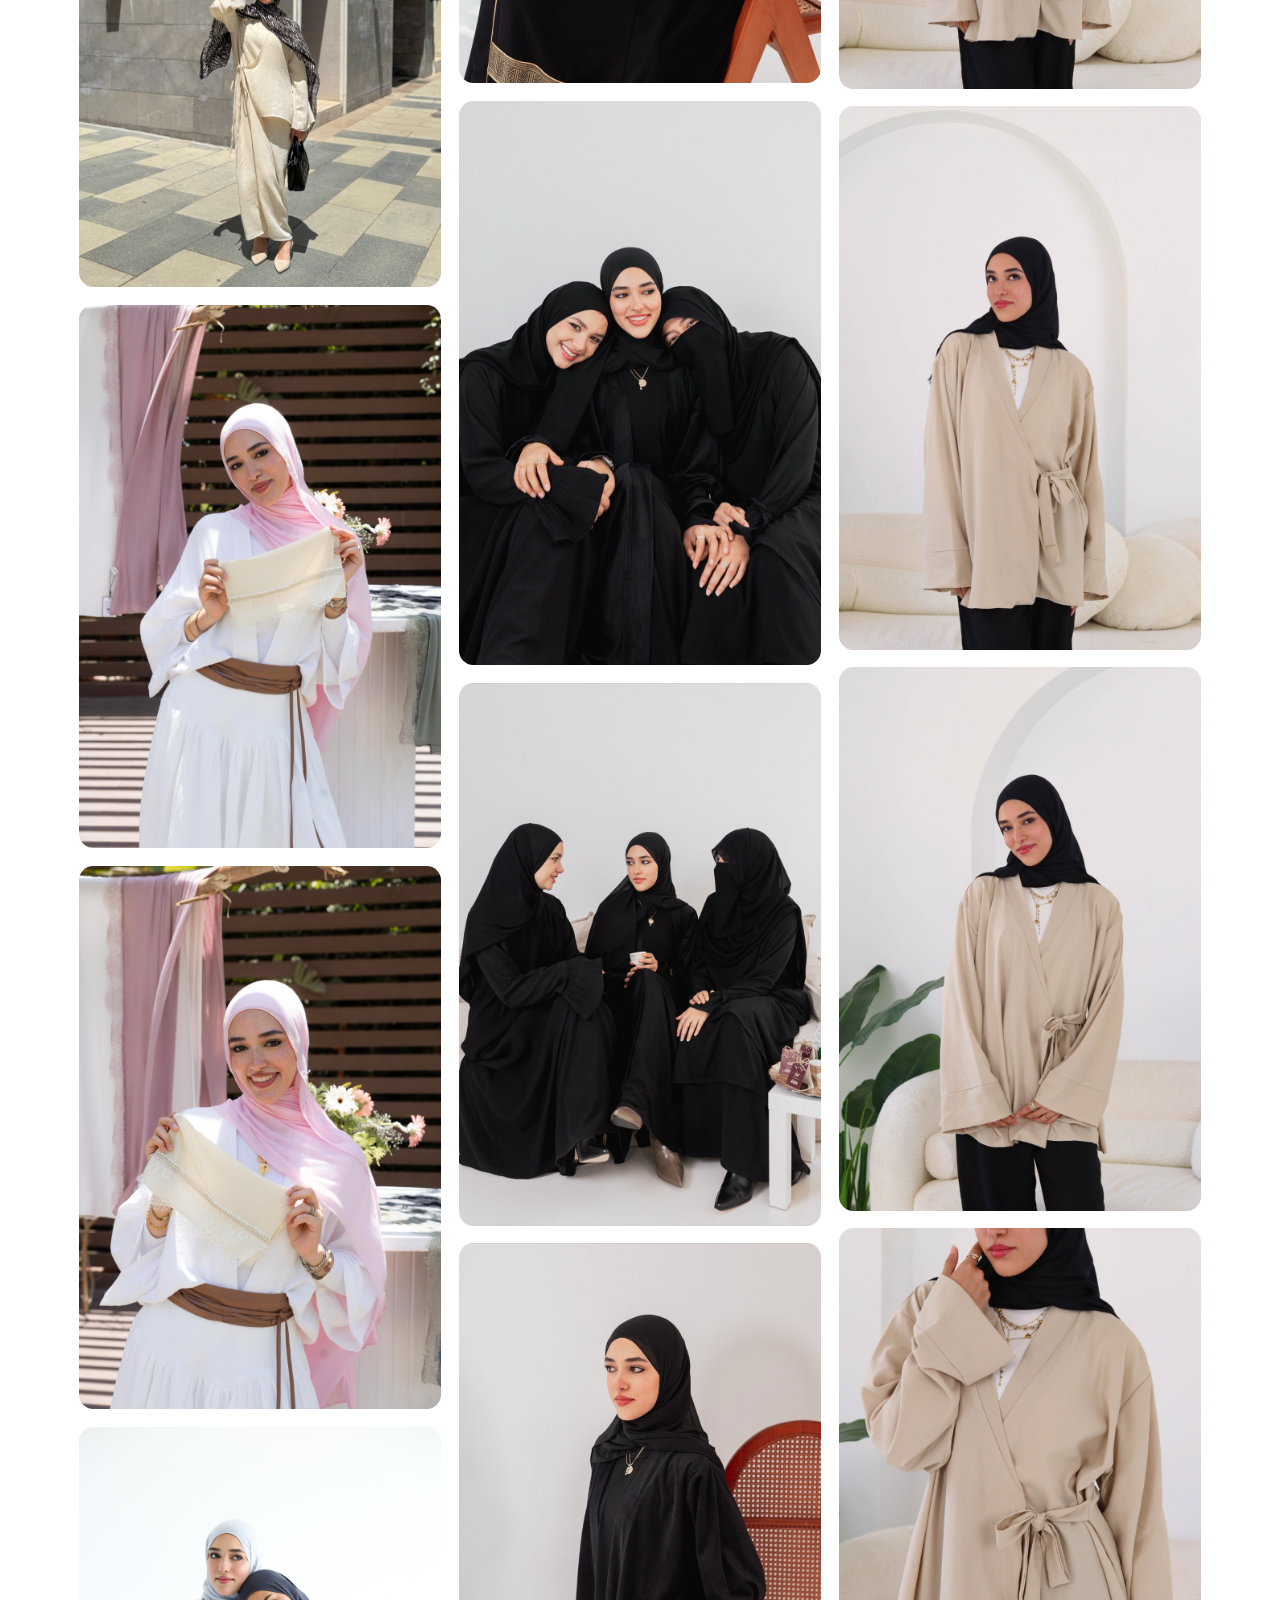
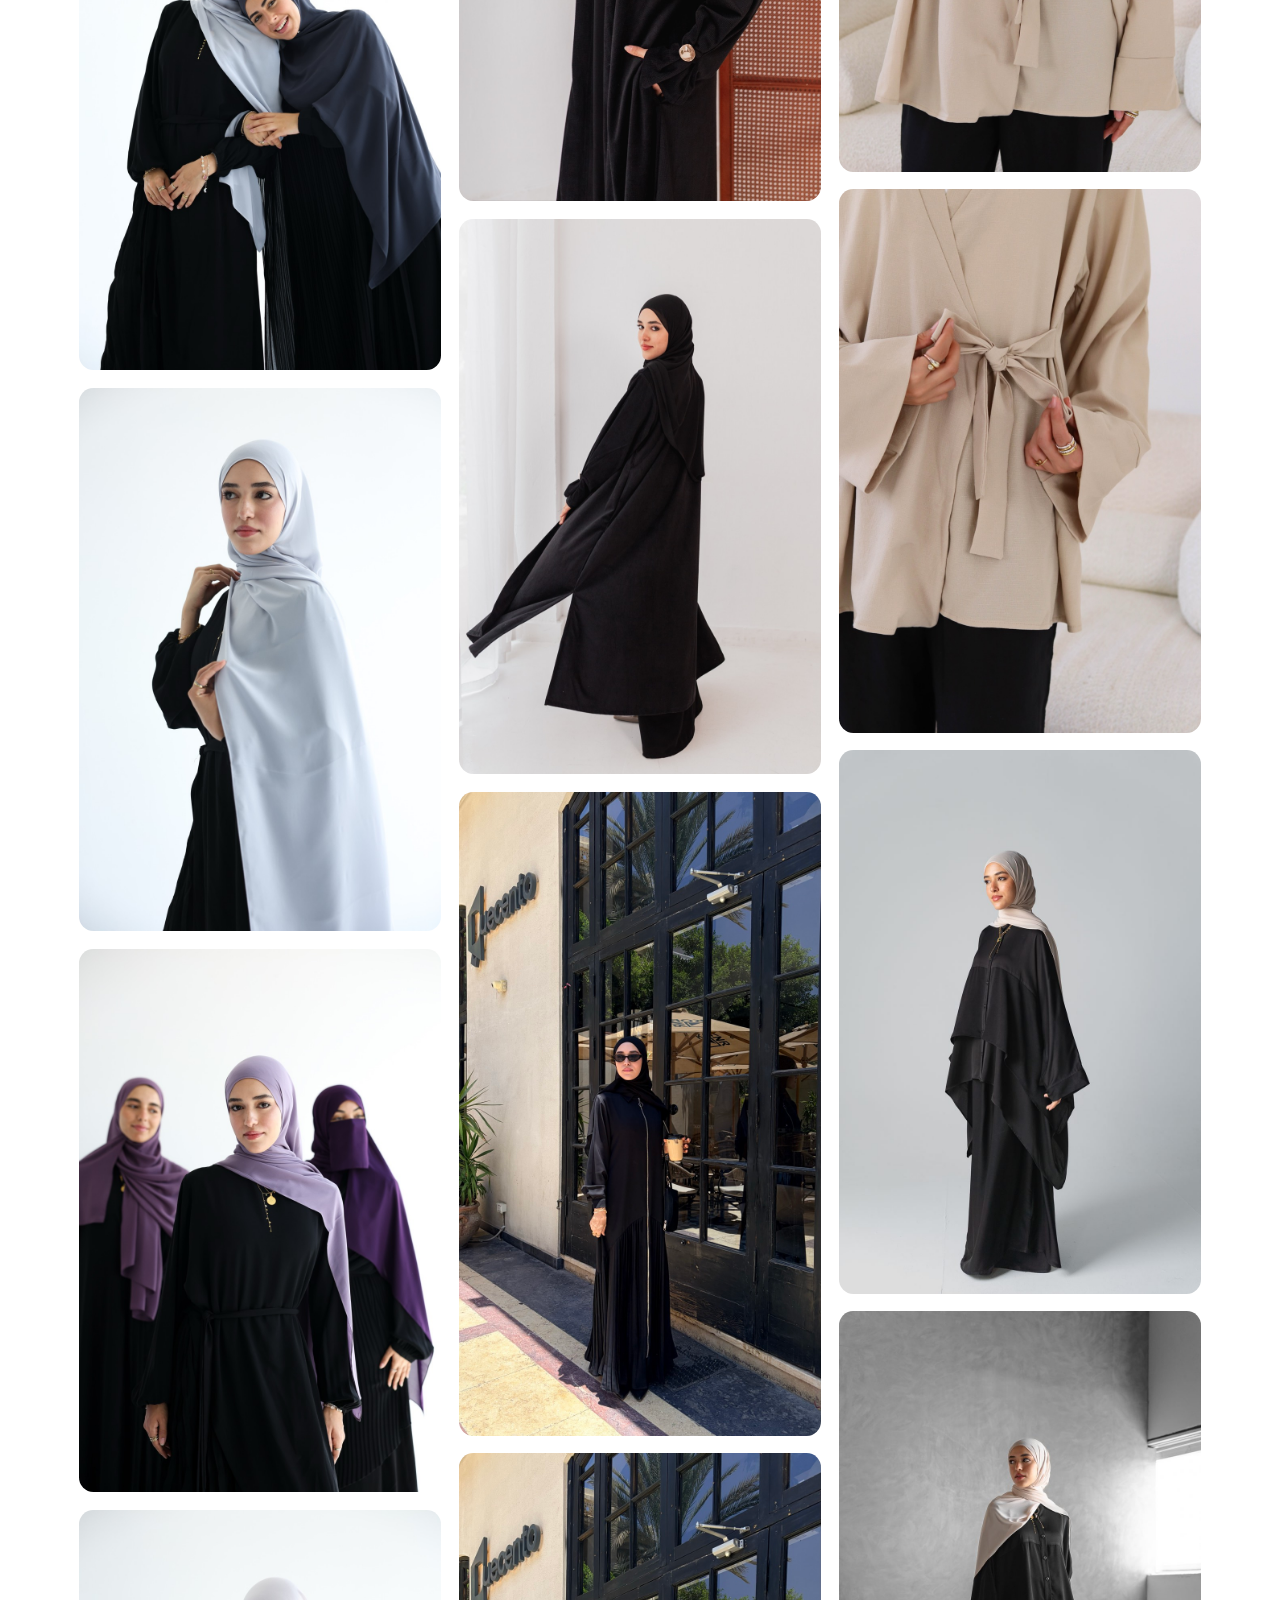
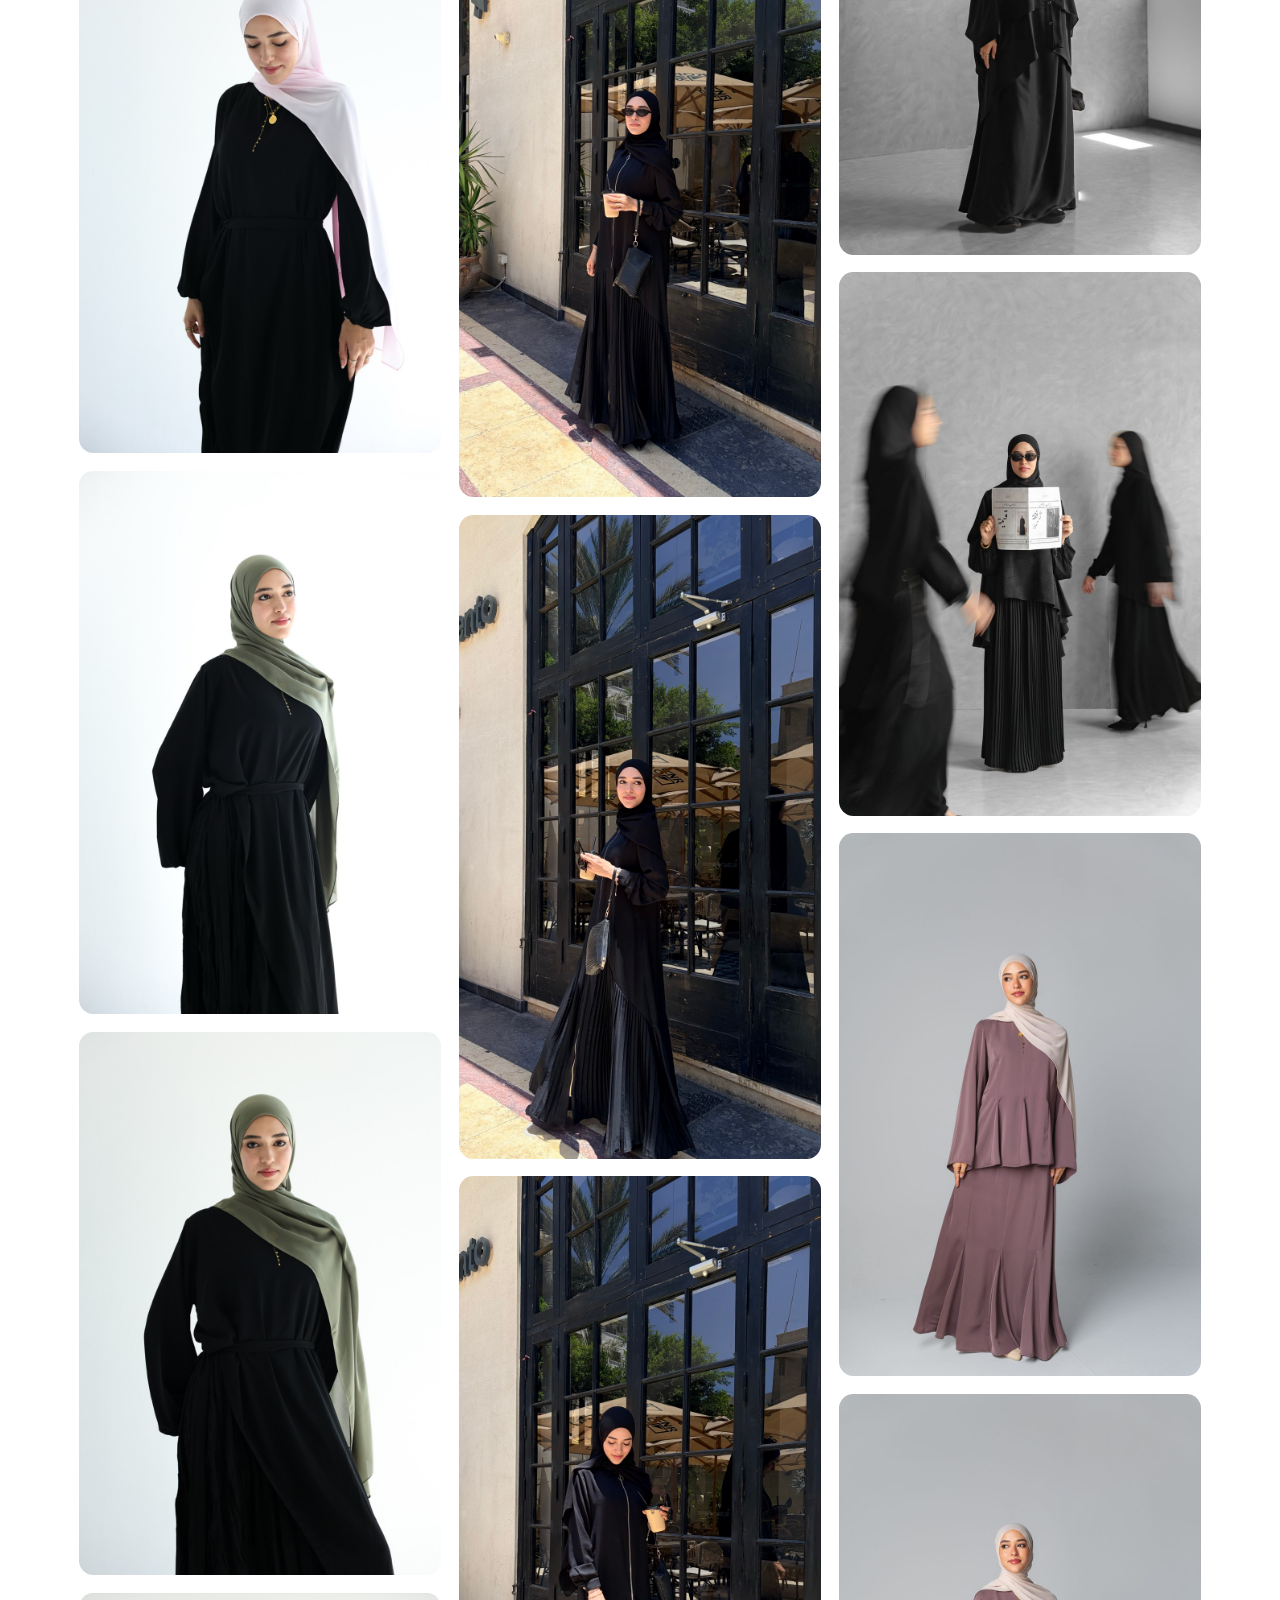
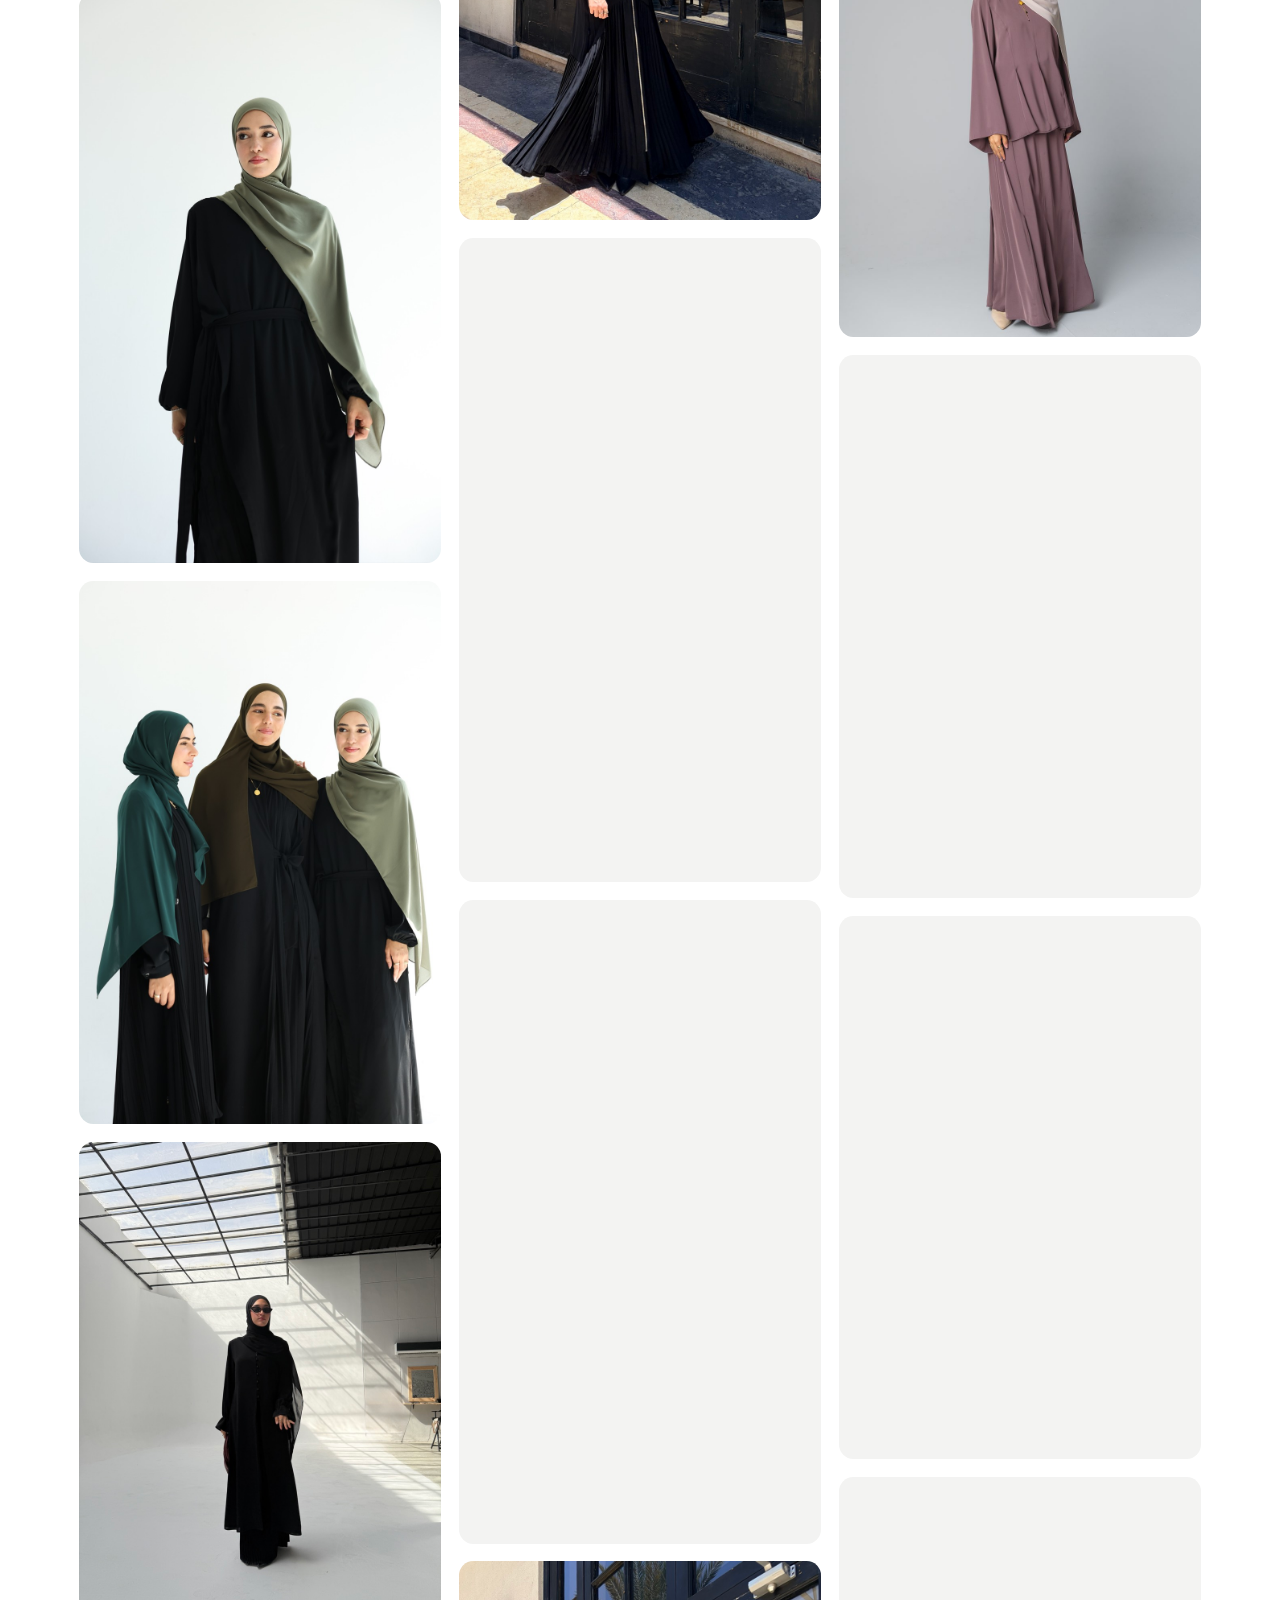
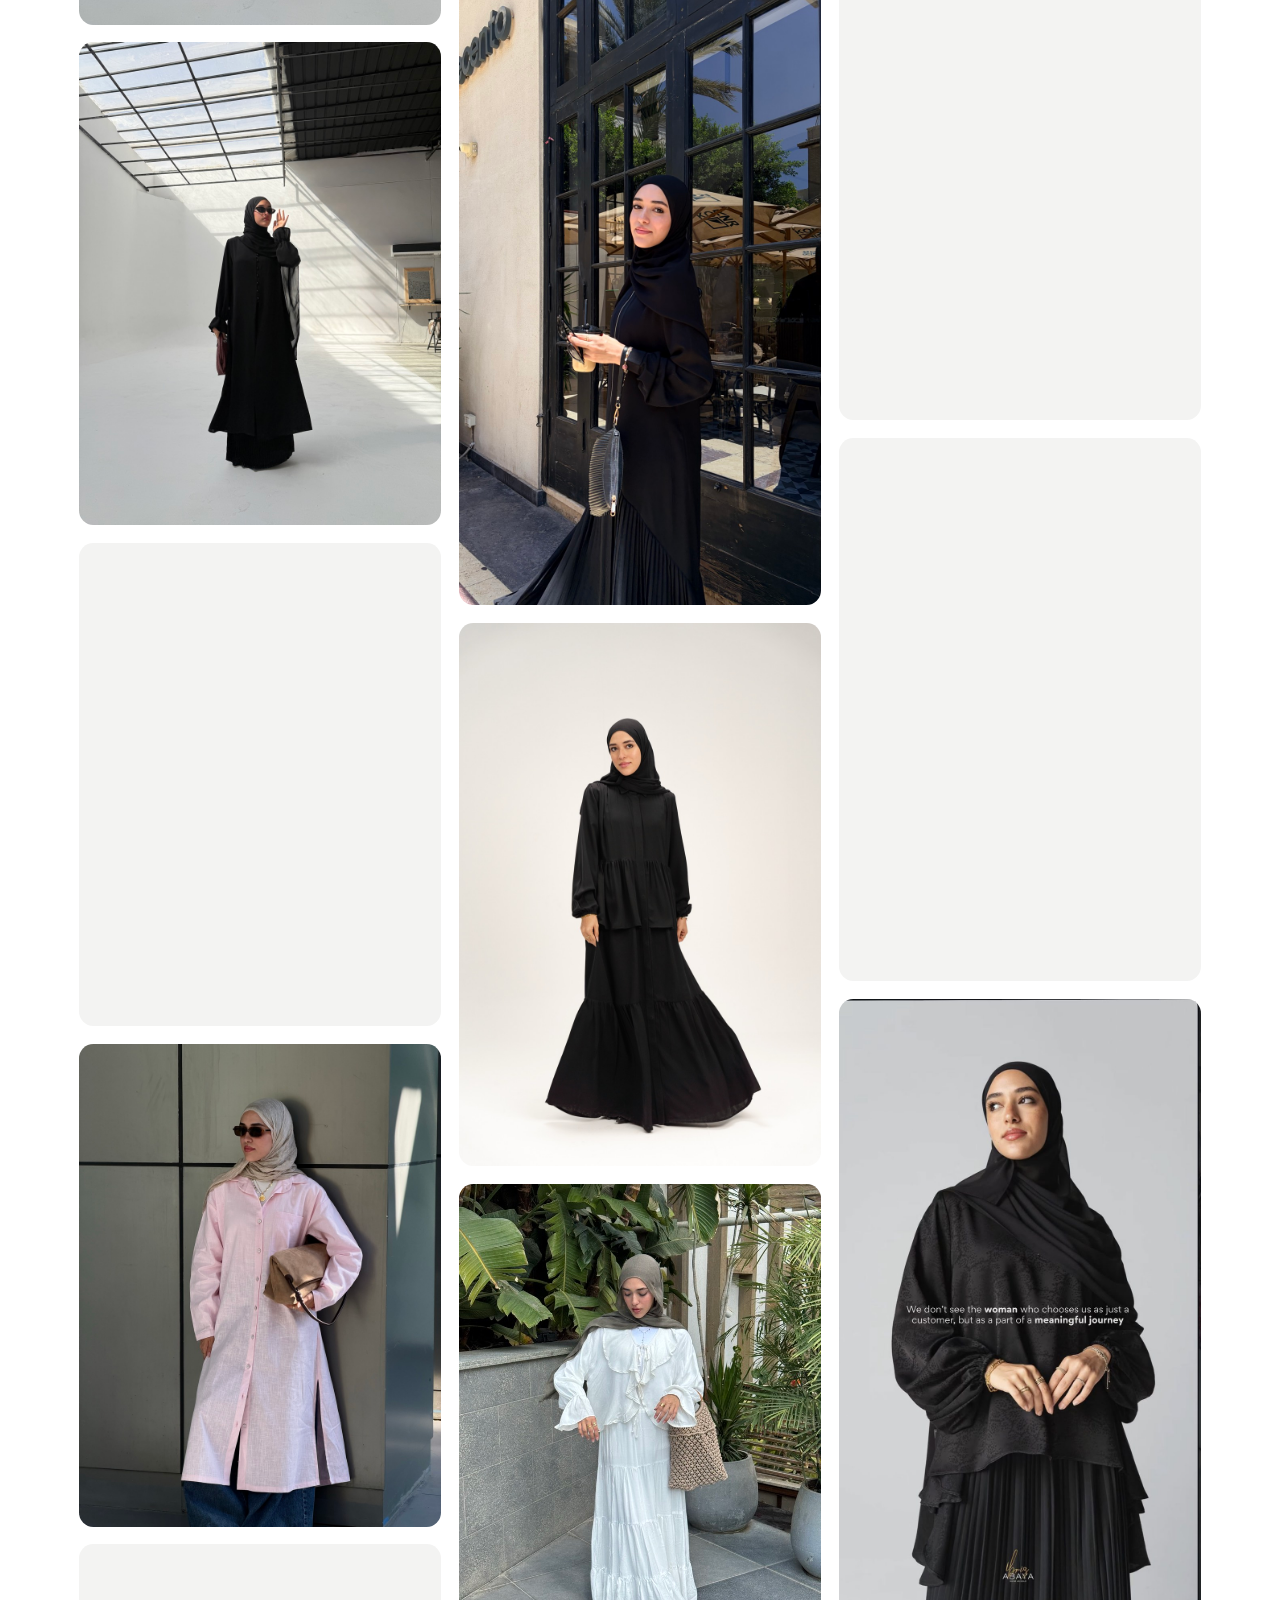
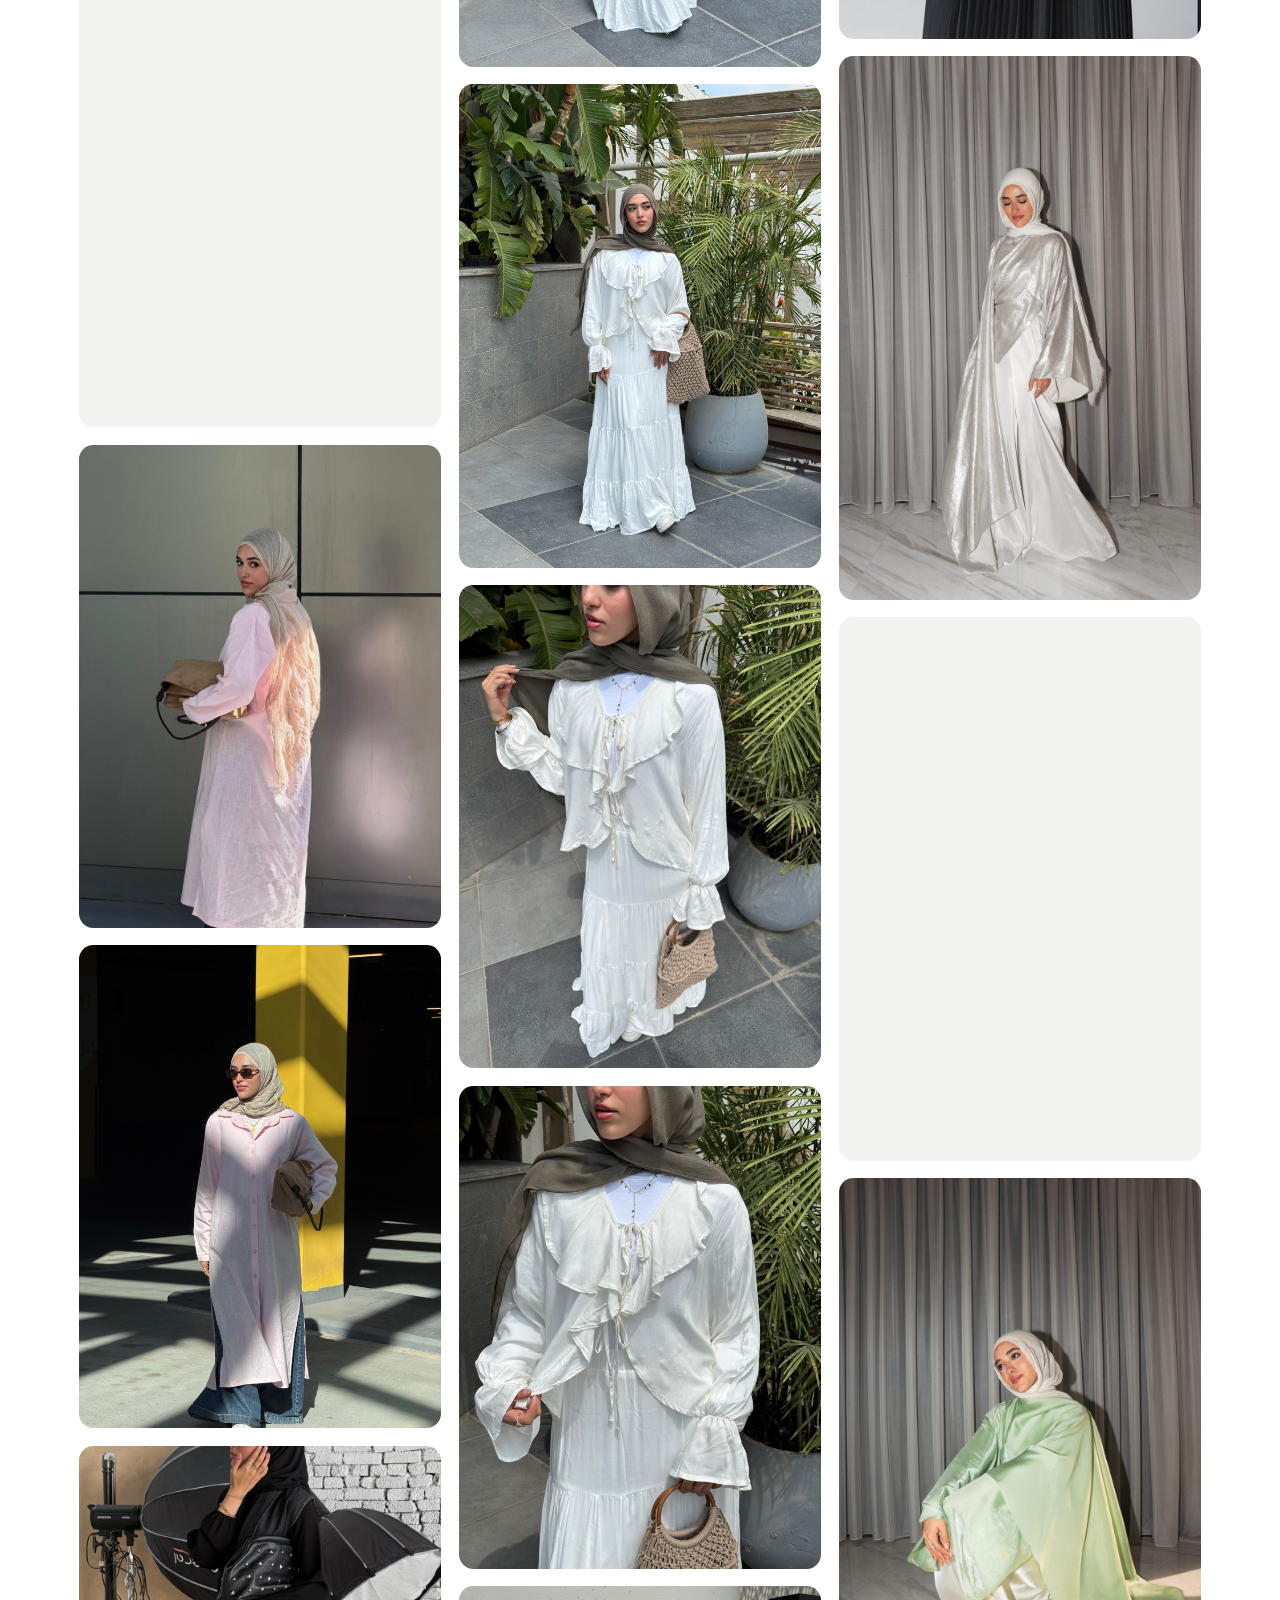
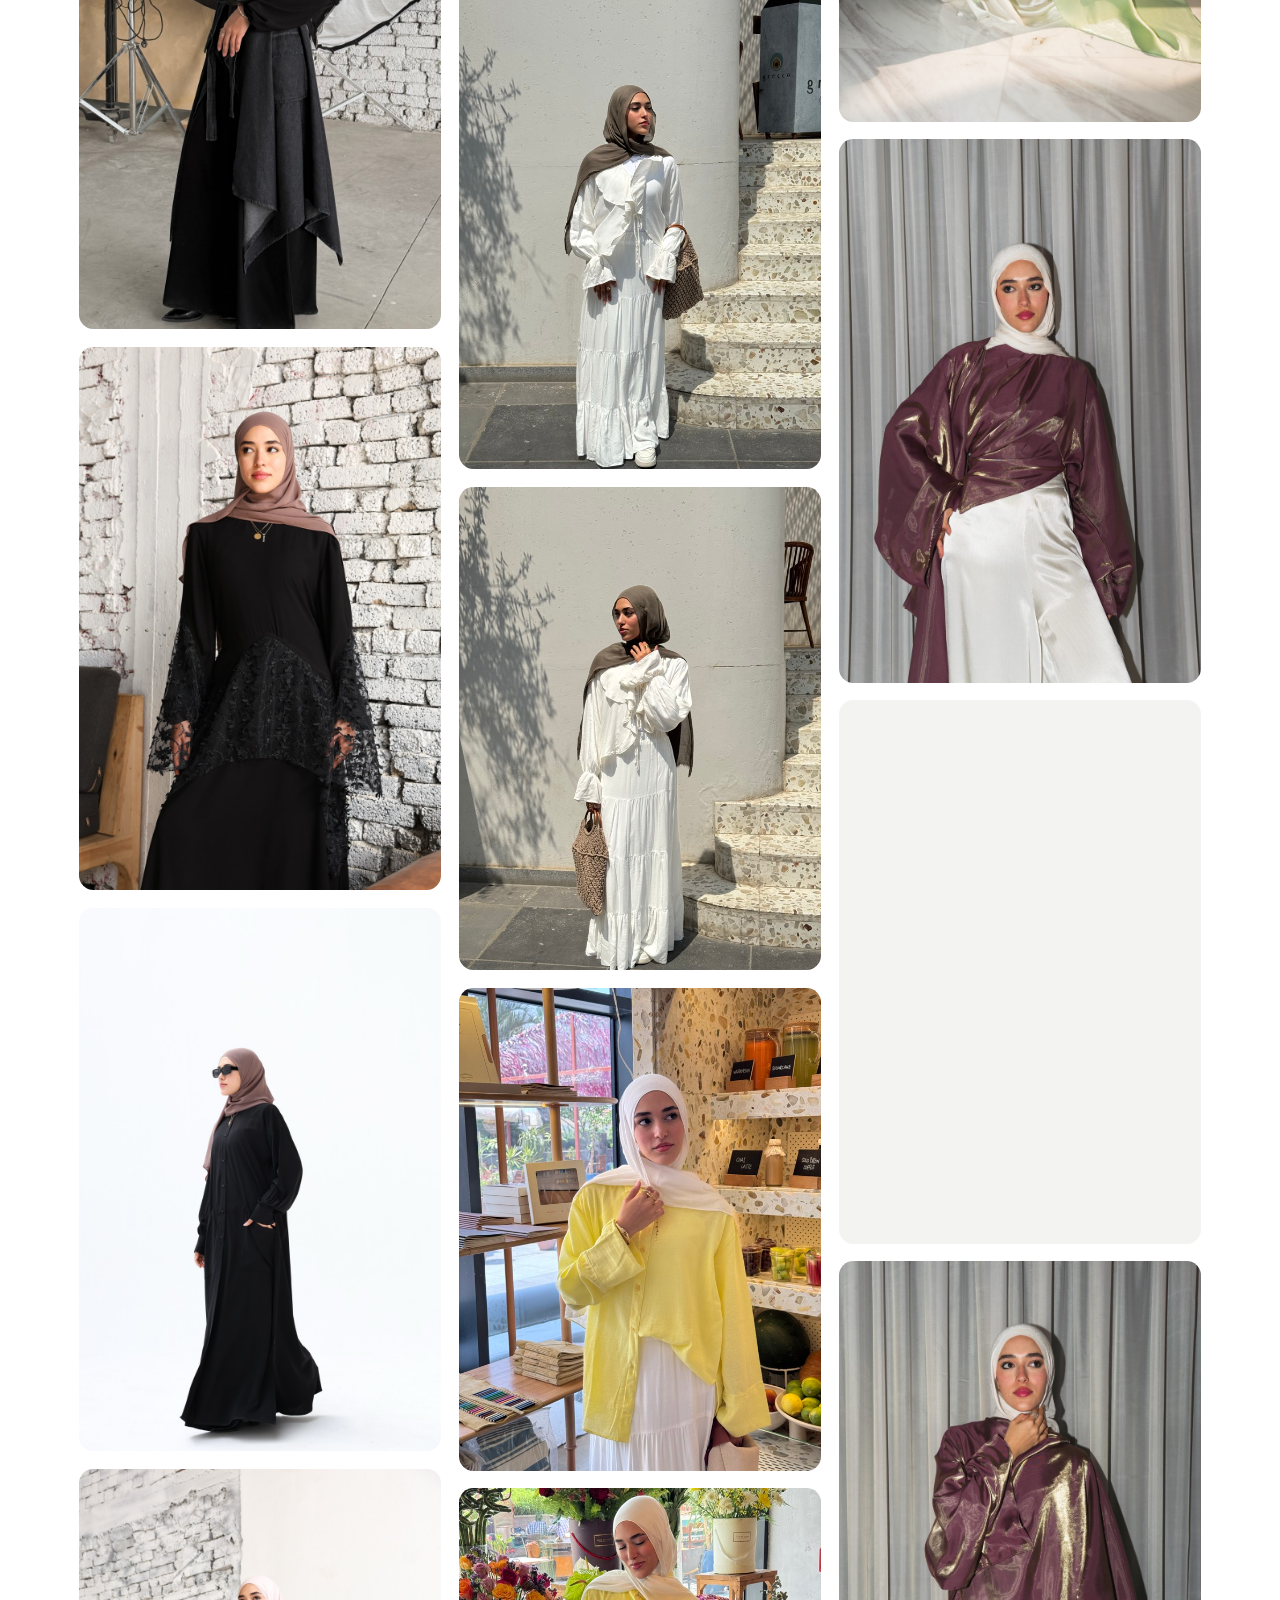
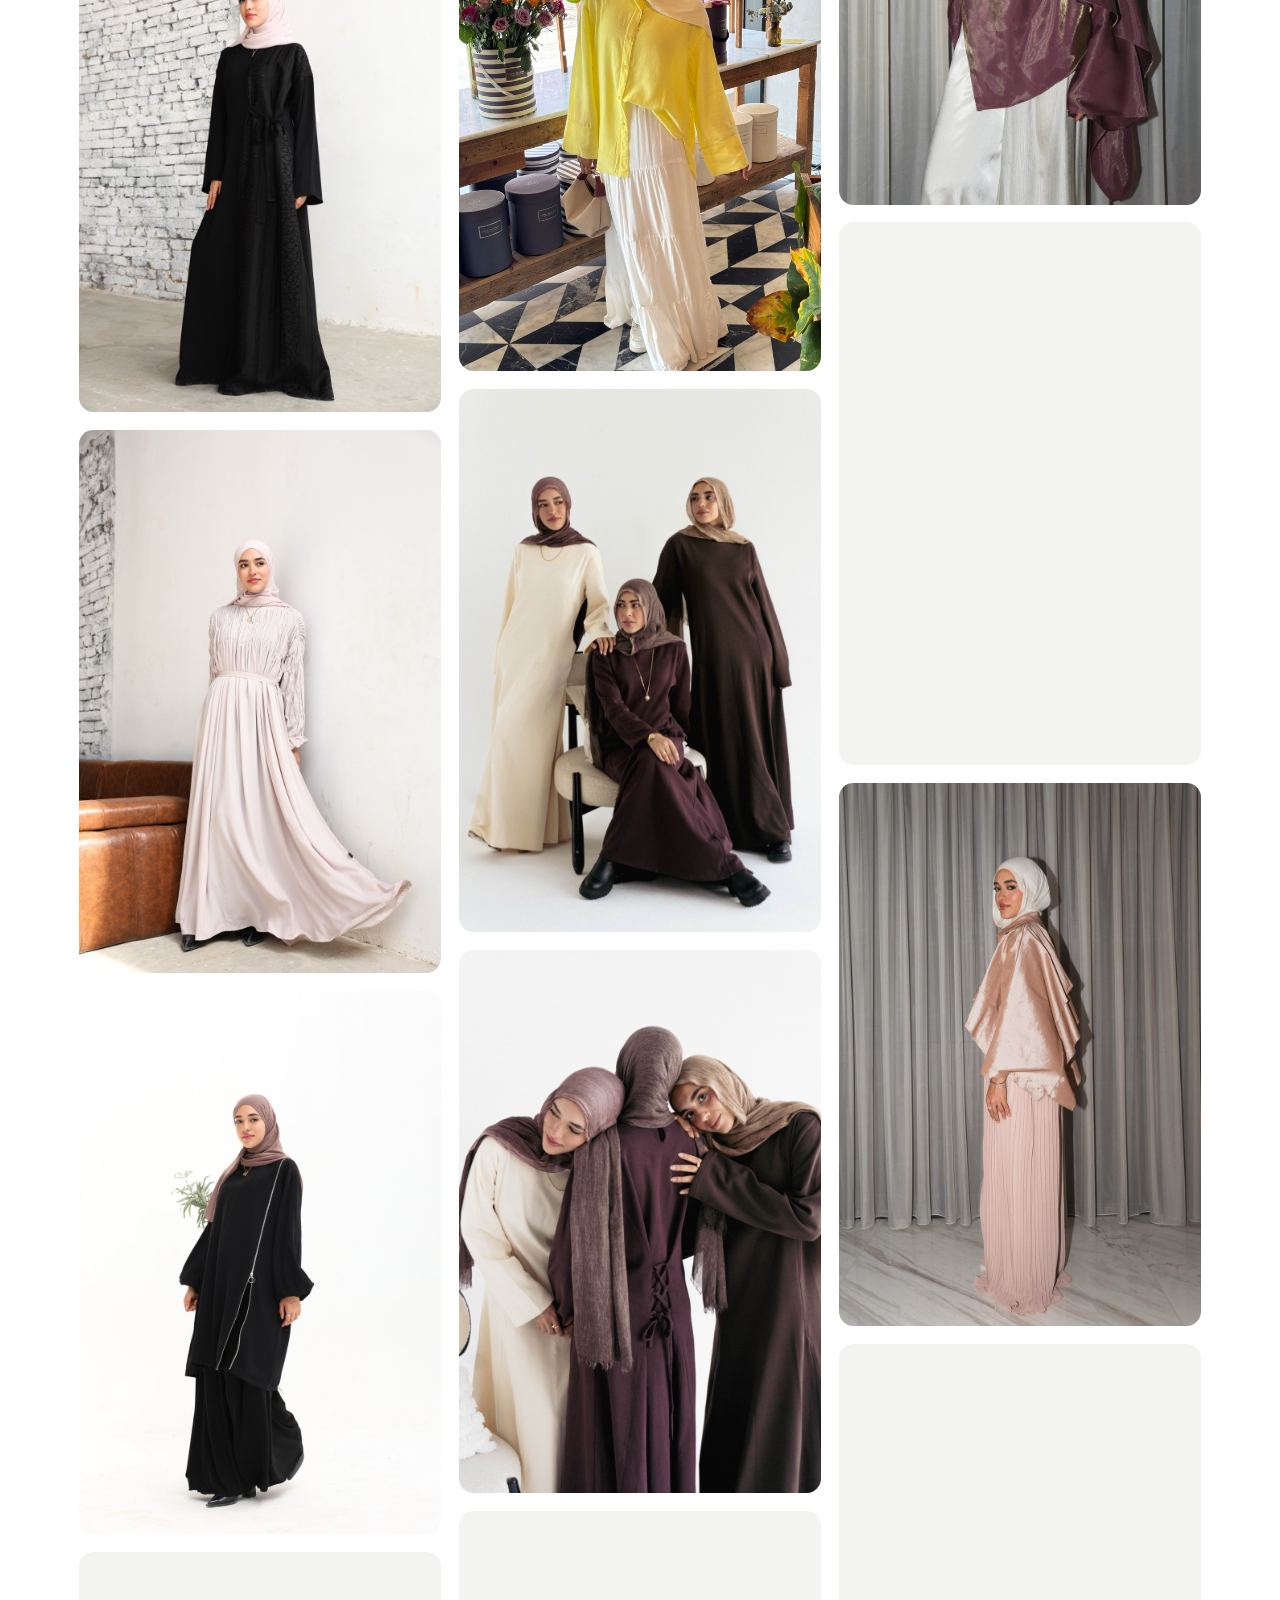
==== commit 79371eca: "Selected Frames: tall tile takes its height from the grid rows Co-Authored-By: Claude Fable 5.1 <nor" ====
--- a/gallery/index.html
+++ b/gallery/index.html
@@ -11,12 +11,12 @@
   <meta property="og:description" content="Campaigns and editorials for modest fashion brands." />
   <link rel="canonical" href="https://boshrabelal.com/gallery" />
   <meta name="theme-color" content="#292426" />
-  <link rel="icon" href="/assets/favicon.svg?v=44" type="image/svg+xml" />
-  <link rel="apple-touch-icon" href="/assets/notion/dot-pink-tile.png?v=44" />
+  <link rel="icon" href="/assets/favicon.svg?v=45" type="image/svg+xml" />
+  <link rel="apple-touch-icon" href="/assets/notion/dot-pink-tile.png?v=45" />
   <link rel="preconnect" href="https://fonts.googleapis.com" />
   <link rel="preconnect" href="https://fonts.gstatic.com" crossorigin />
   <link href="https://fonts.googleapis.com/css2?family=Playfair+Display:ital,wght@0,400;0,500;0,600;1,400;1,500&family=Inter:wght@300;400;500&family=Amiri:ital@0;1&display=swap" rel="stylesheet" />
-  <link rel="stylesheet" href="/css/style.css?v=44" />
+  <link rel="stylesheet" href="/css/style.css?v=45" />
 </head>
 <body class="subpage">
 
@@ -656,7 +656,7 @@
     <button class="lightbox__nav lightbox__nav--next" id="lbNext" aria-label="Next">→</button>
   </div>
 
-  <script src="/js/main.js?v=44"></script>
-  <script src="/js/gallery.js?v=44"></script>
+  <script src="/js/main.js?v=45"></script>
+  <script src="/js/gallery.js?v=45"></script>
 </body>
 </html>
--- a/css/style.css
+++ b/css/style.css
@@ -1108,6 +1108,8 @@
 }
 .frames__item--tall { grid-column: span 2; grid-row: span 2; aspect-ratio: auto; }
 .frames__item img {
+  /* absolutely placed so the tall tile takes its height from the grid rows, not the photo */
+  position: absolute; inset: 0;
   width: 100%; height: 100%; object-fit: cover; display: block;
   transition: transform 0.8s var(--ease);
 }
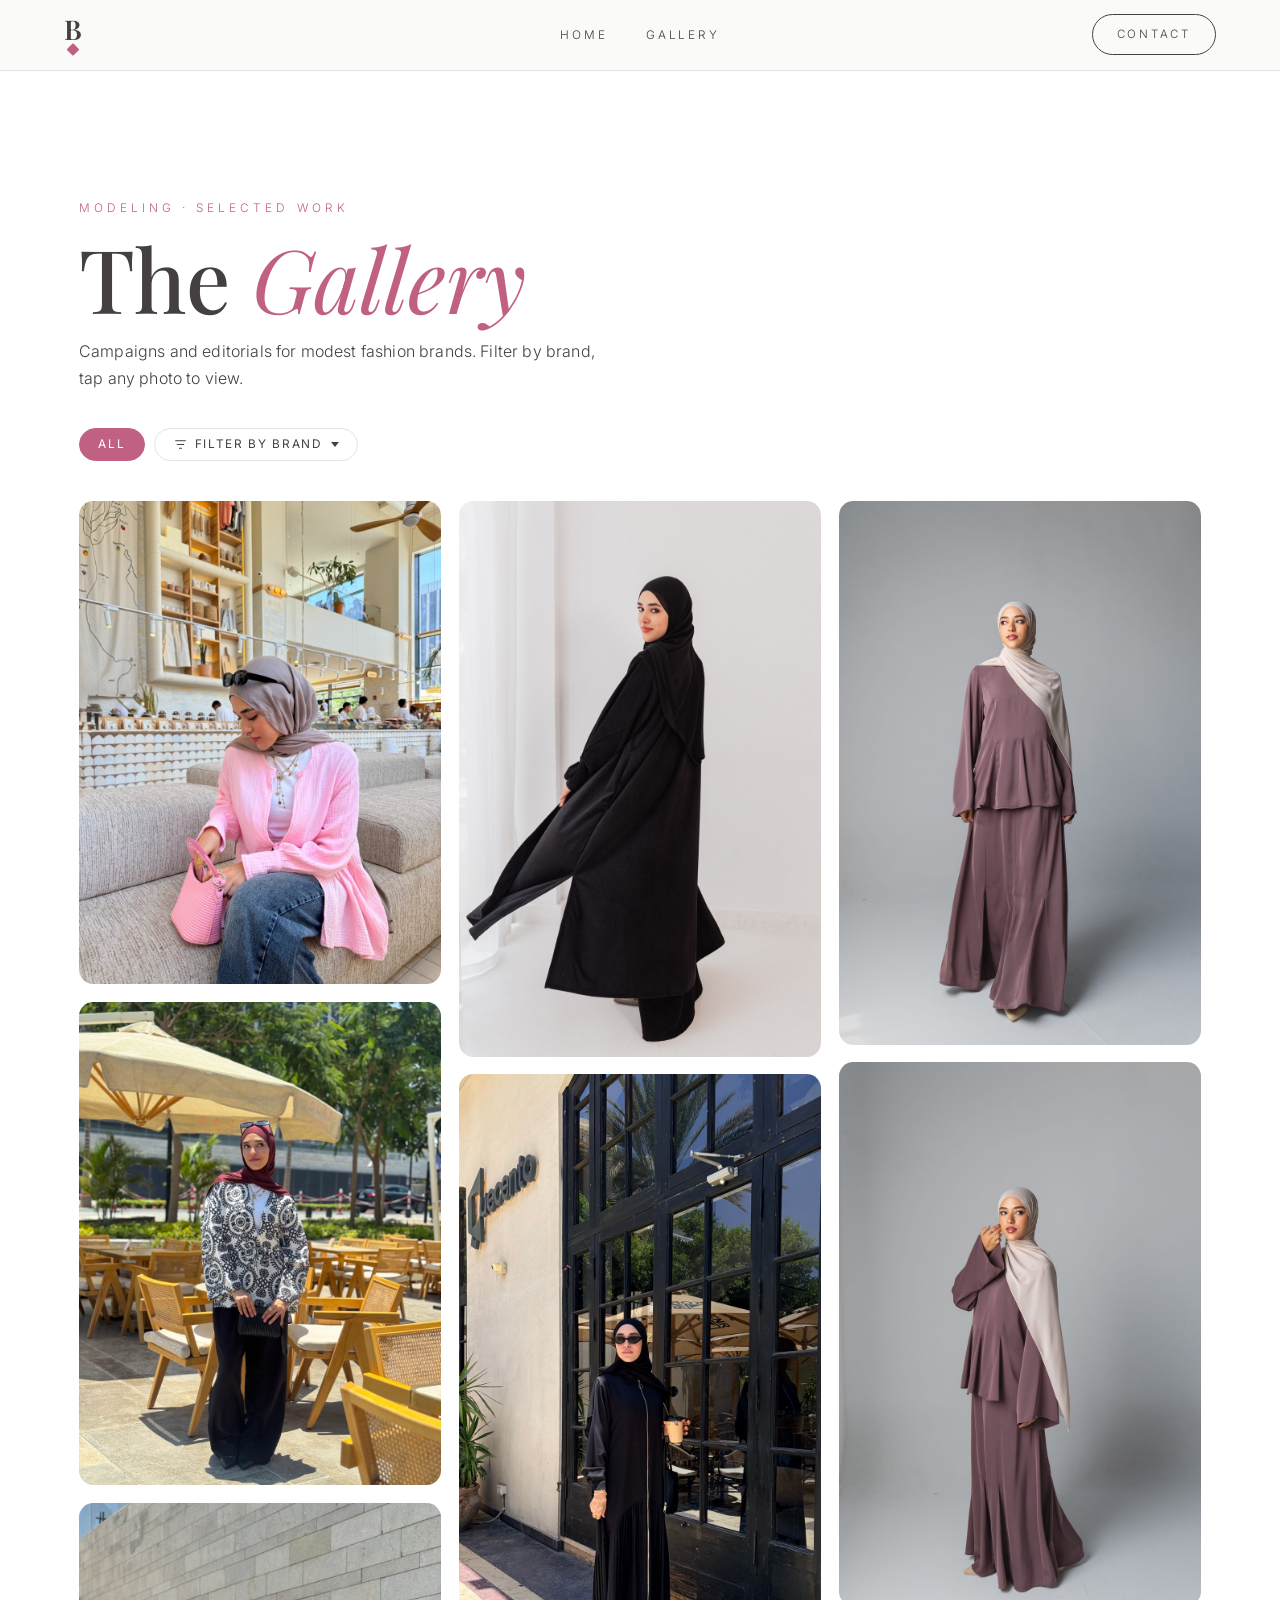
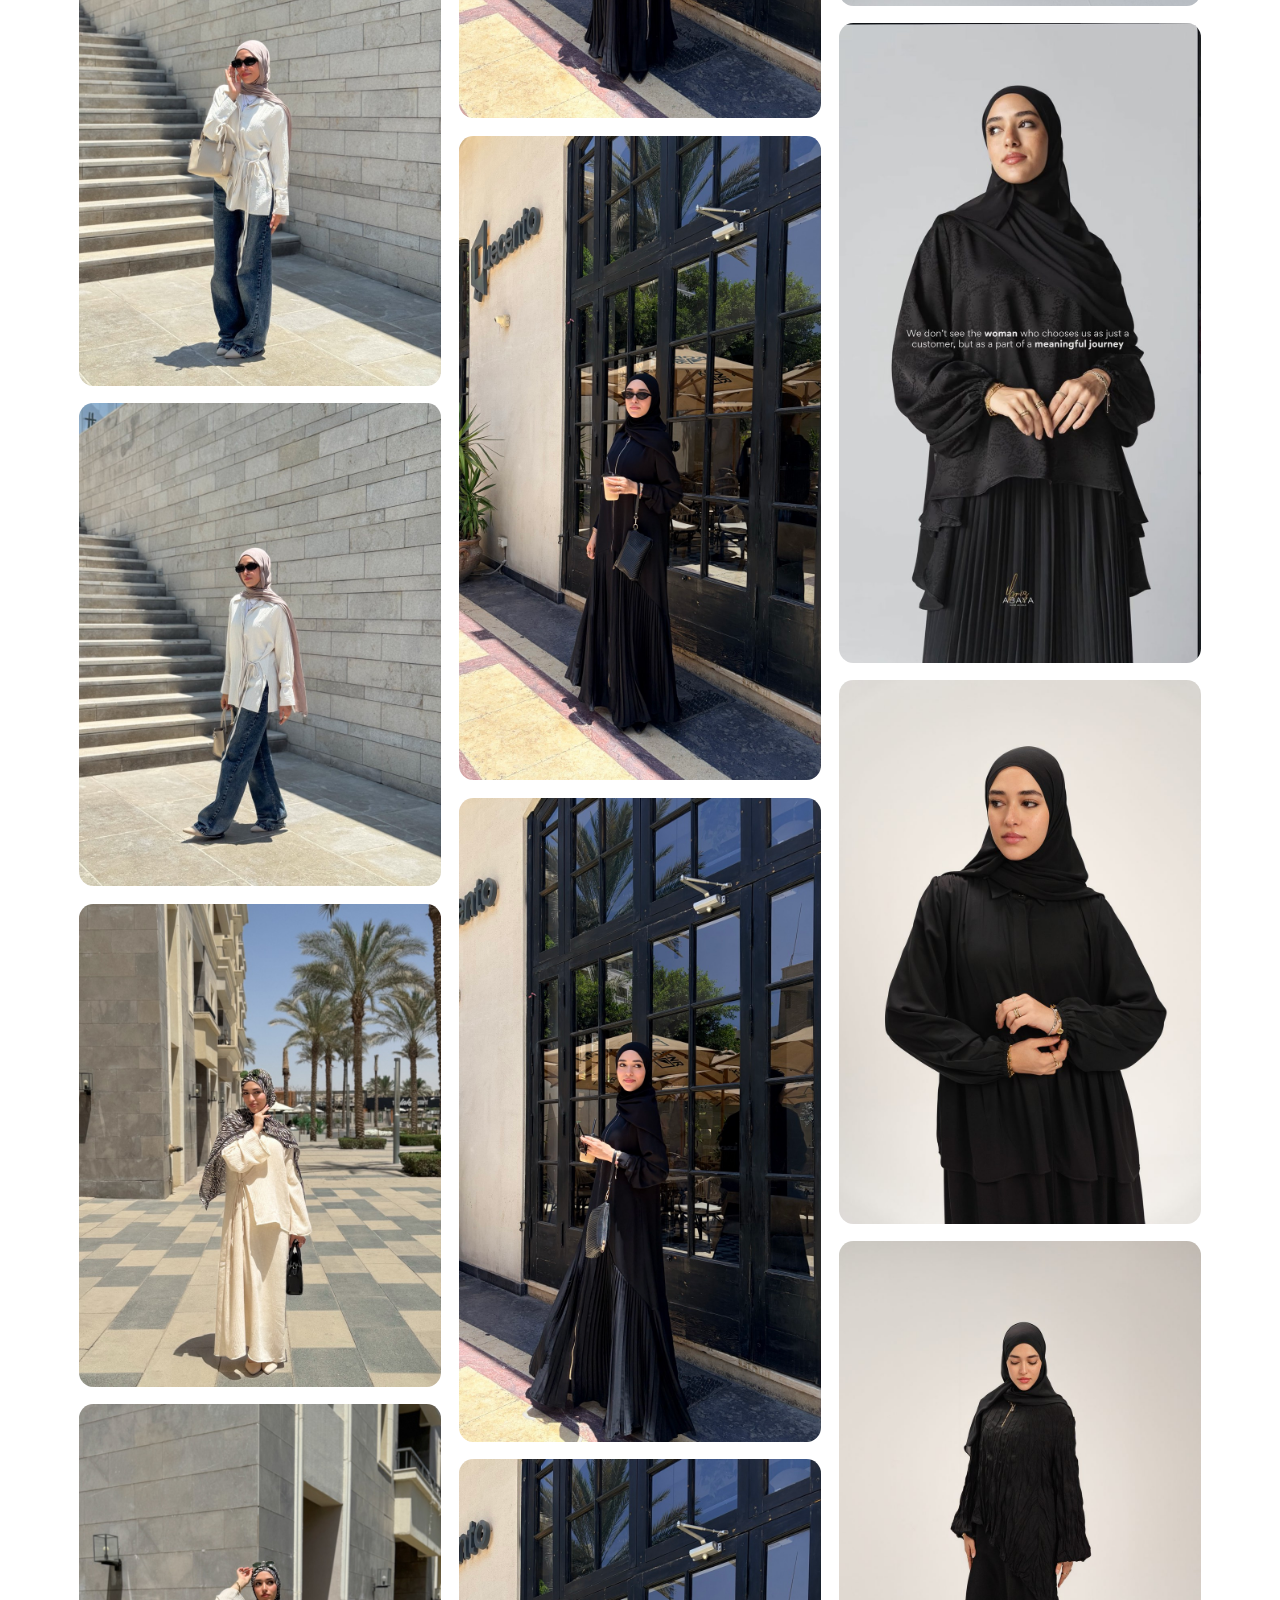
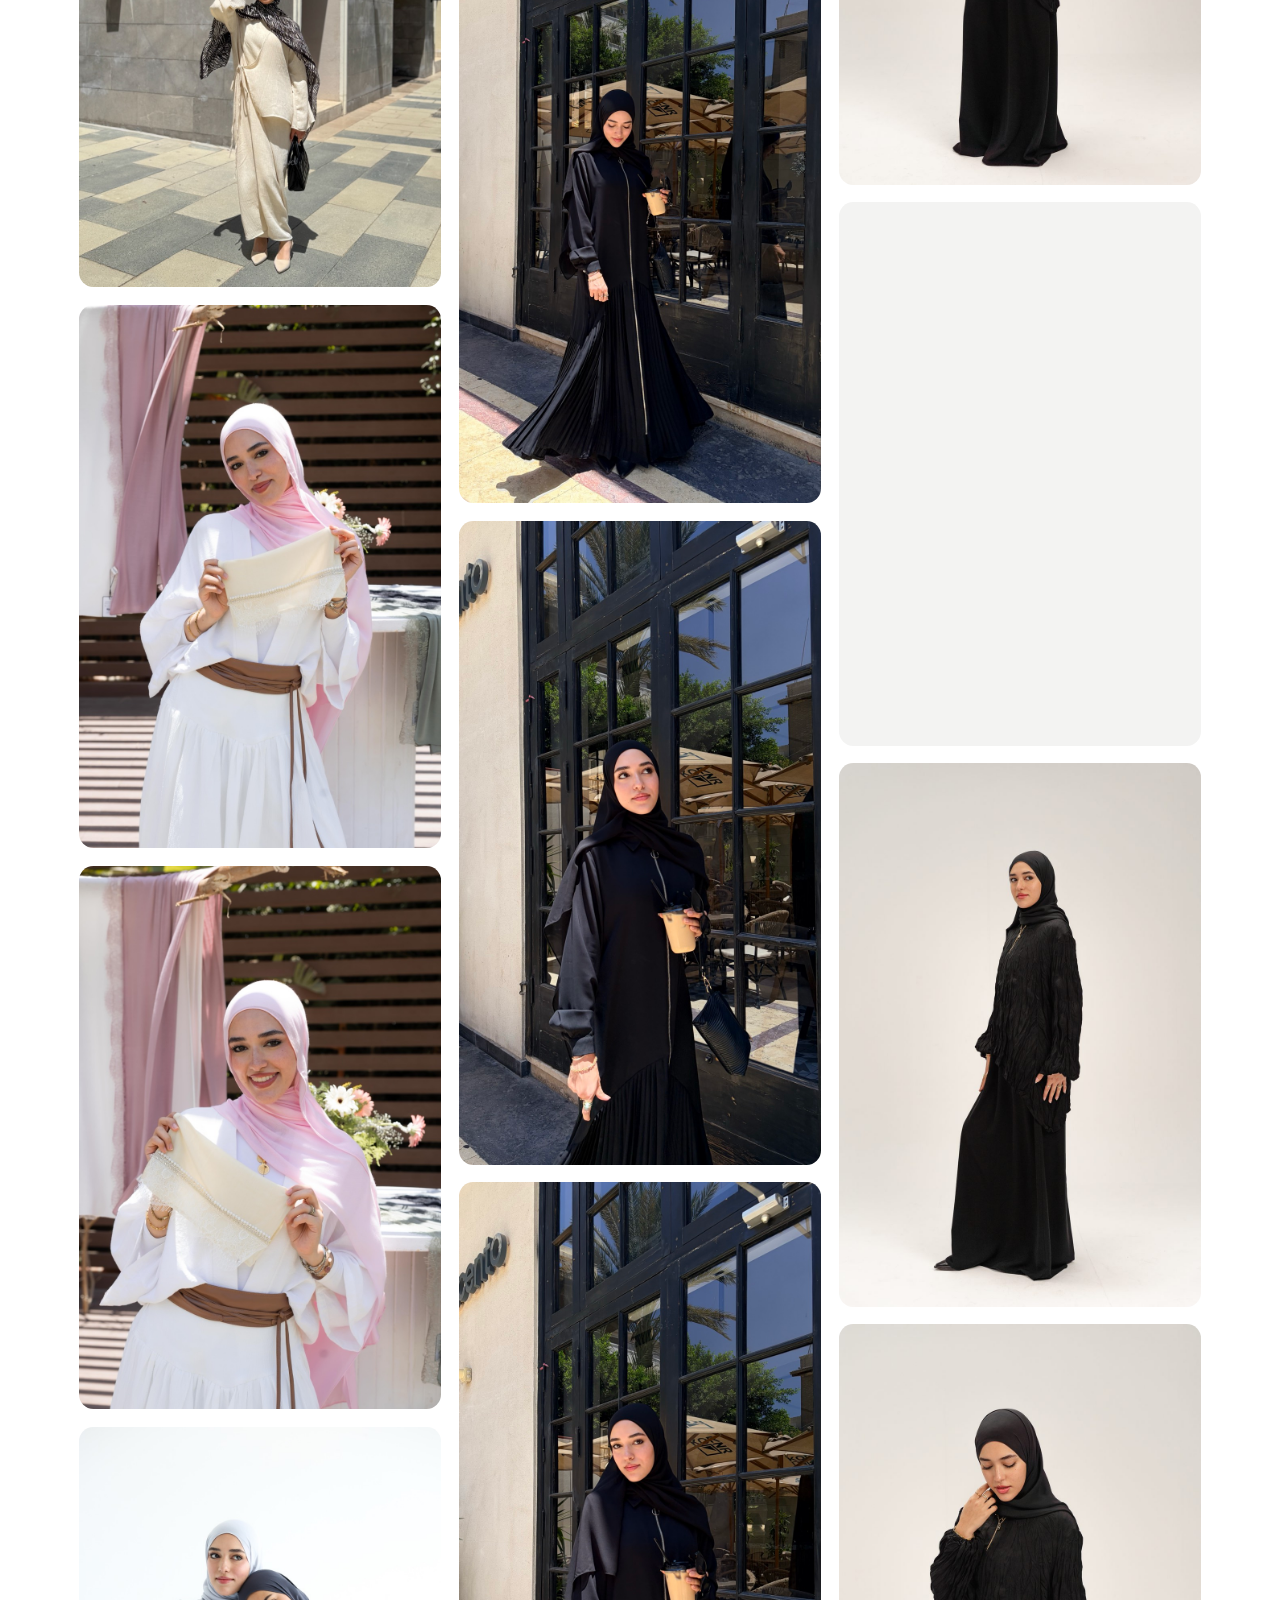
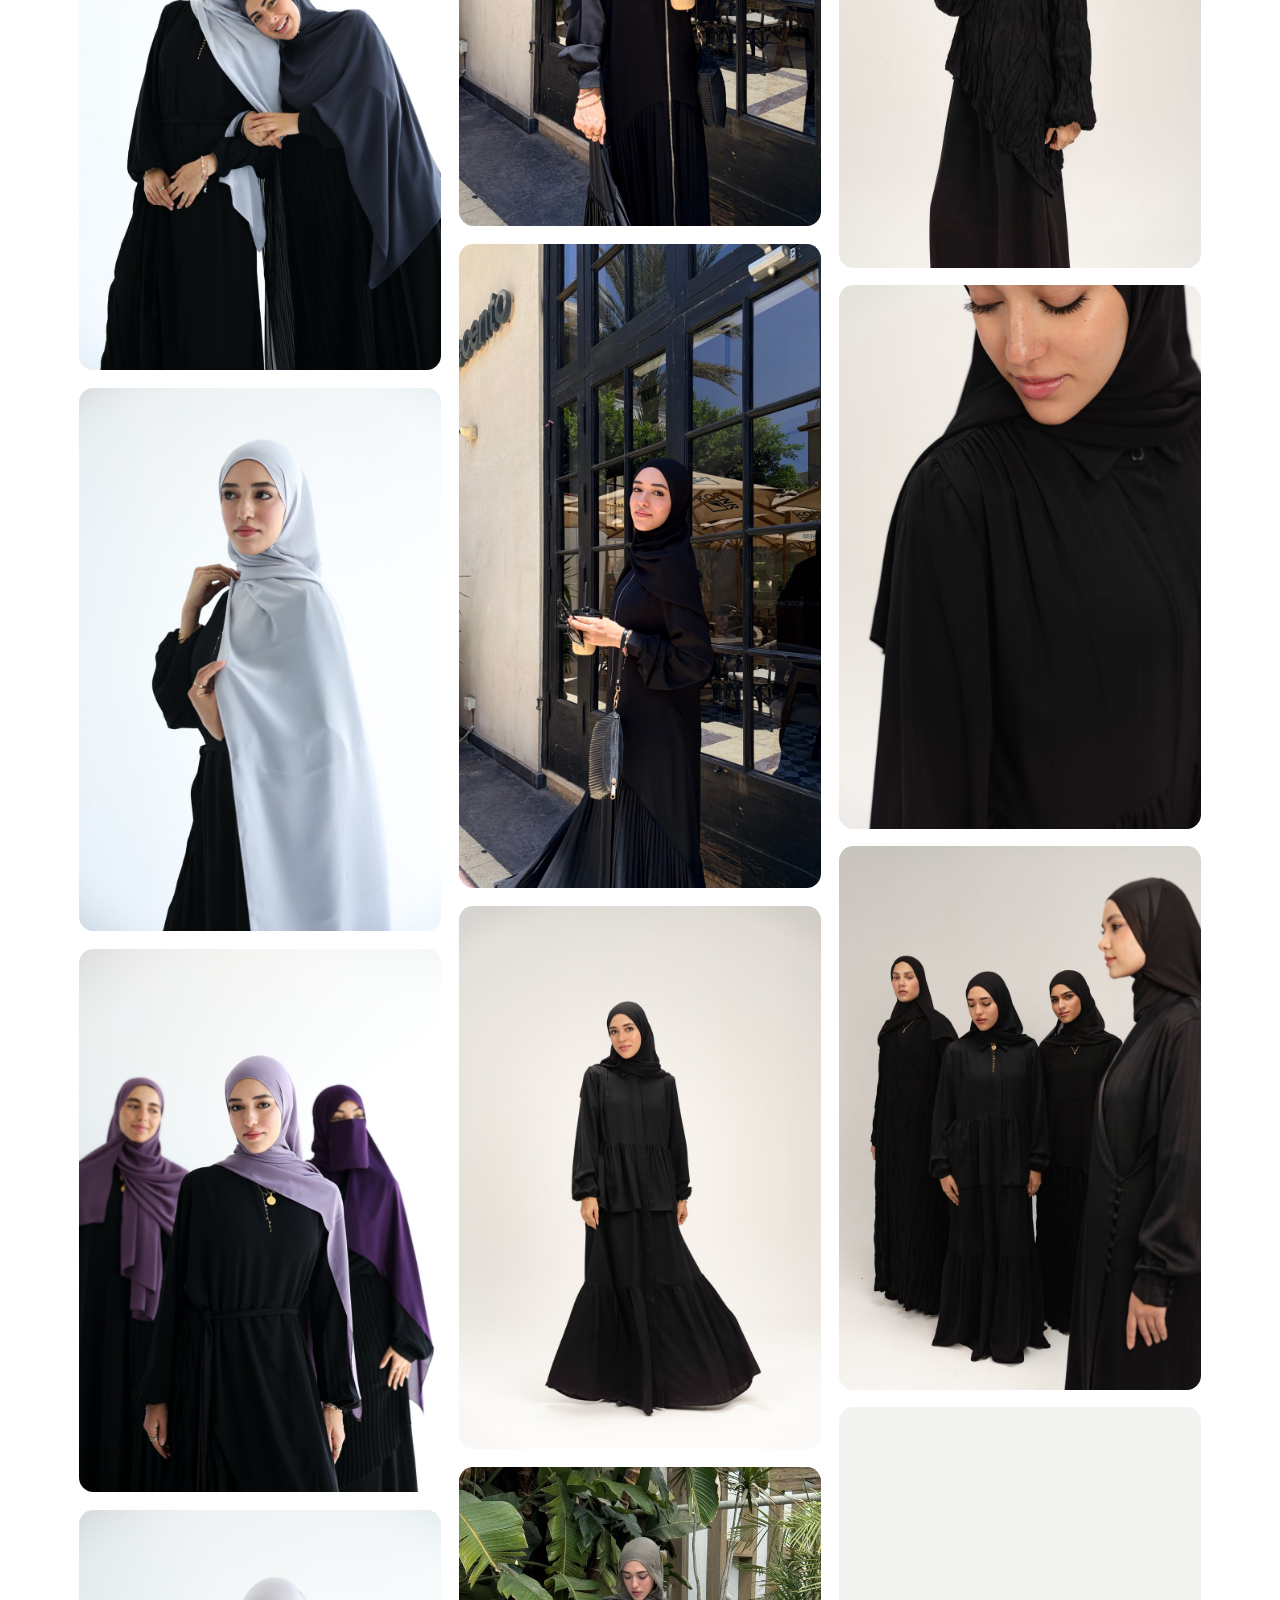
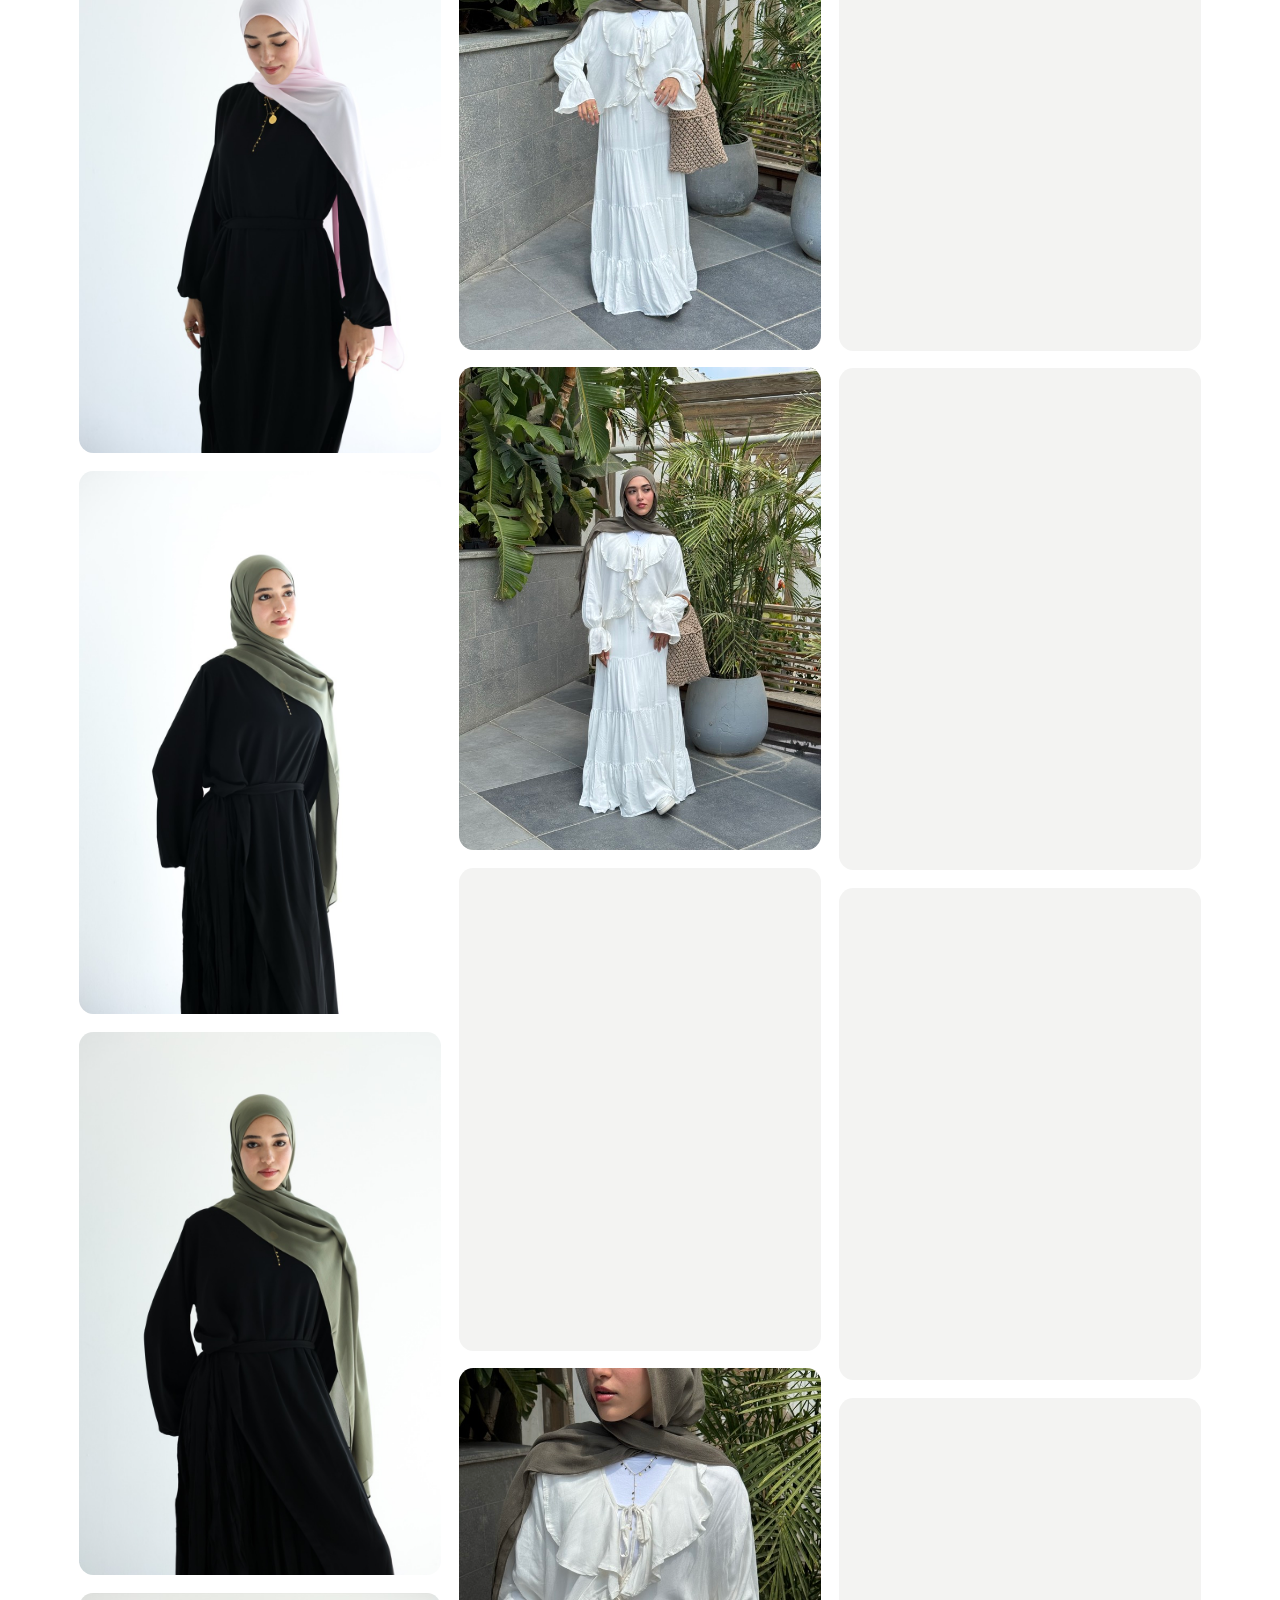
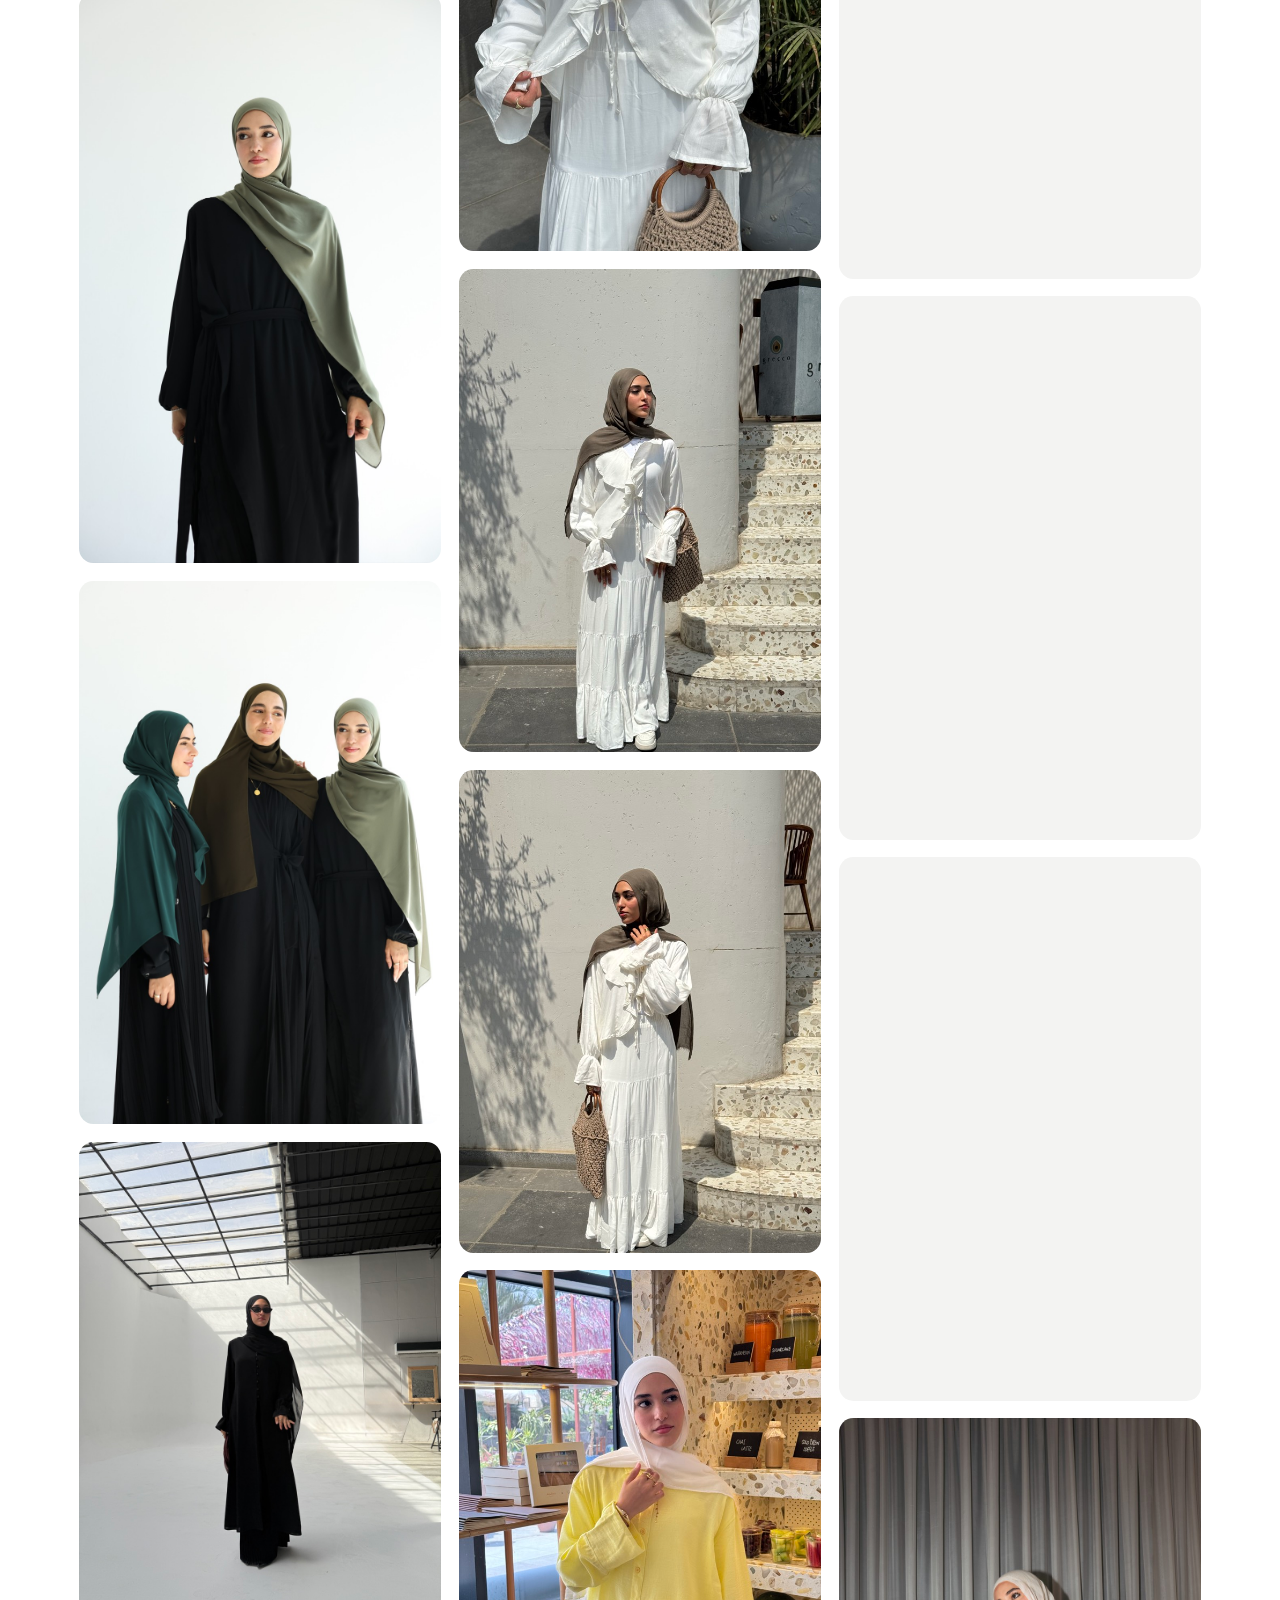
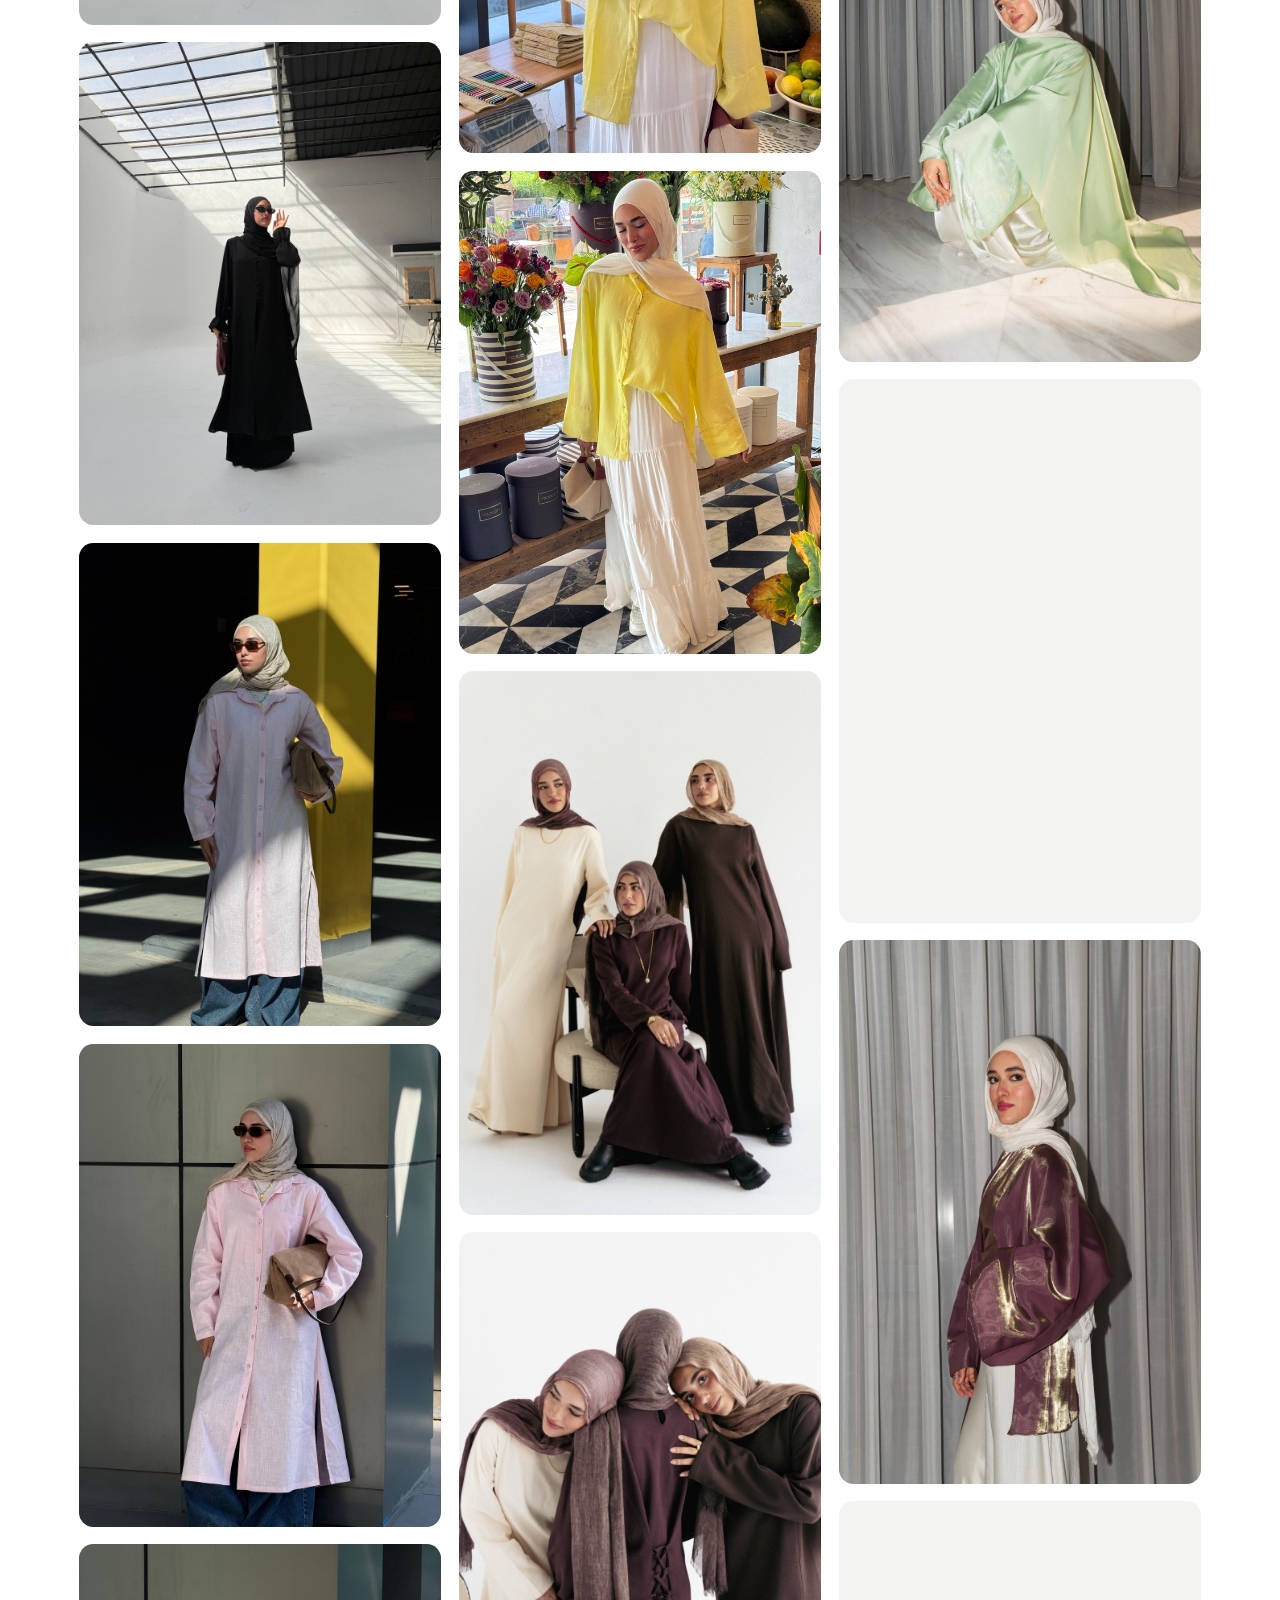
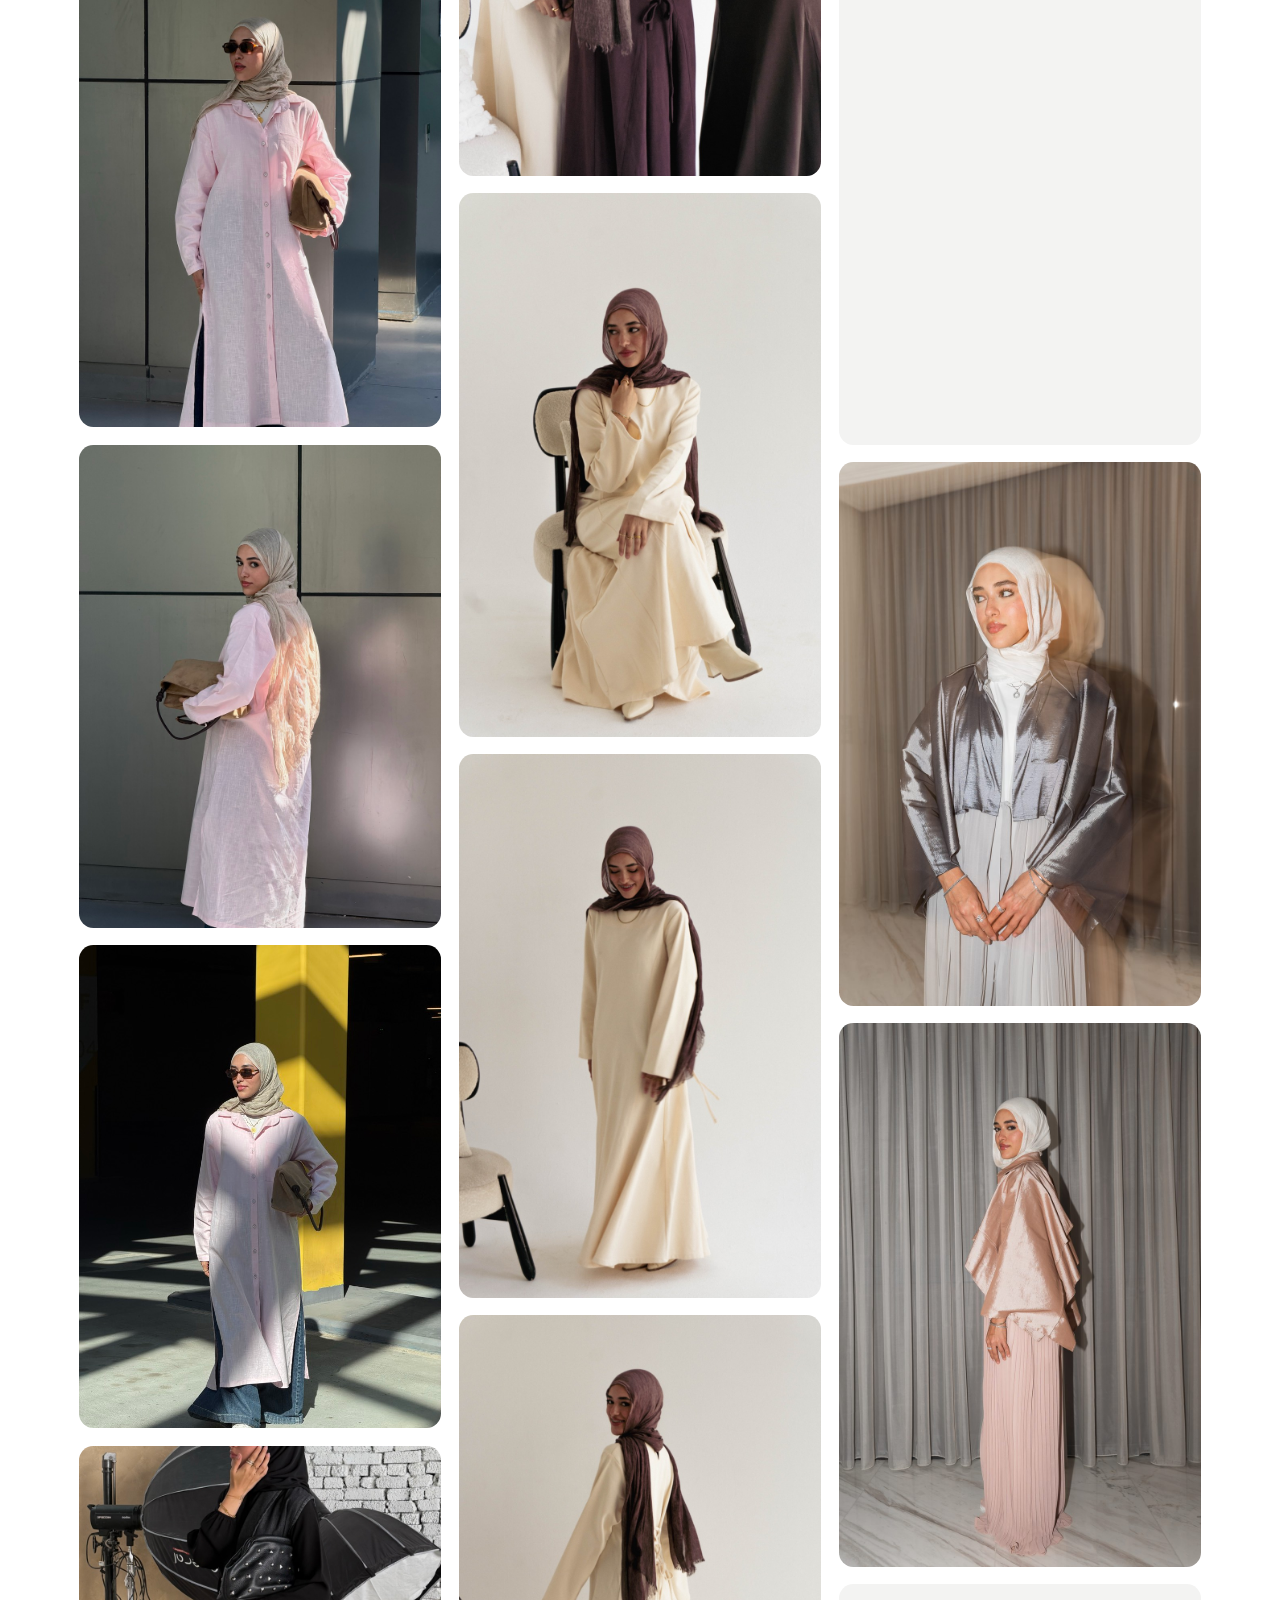
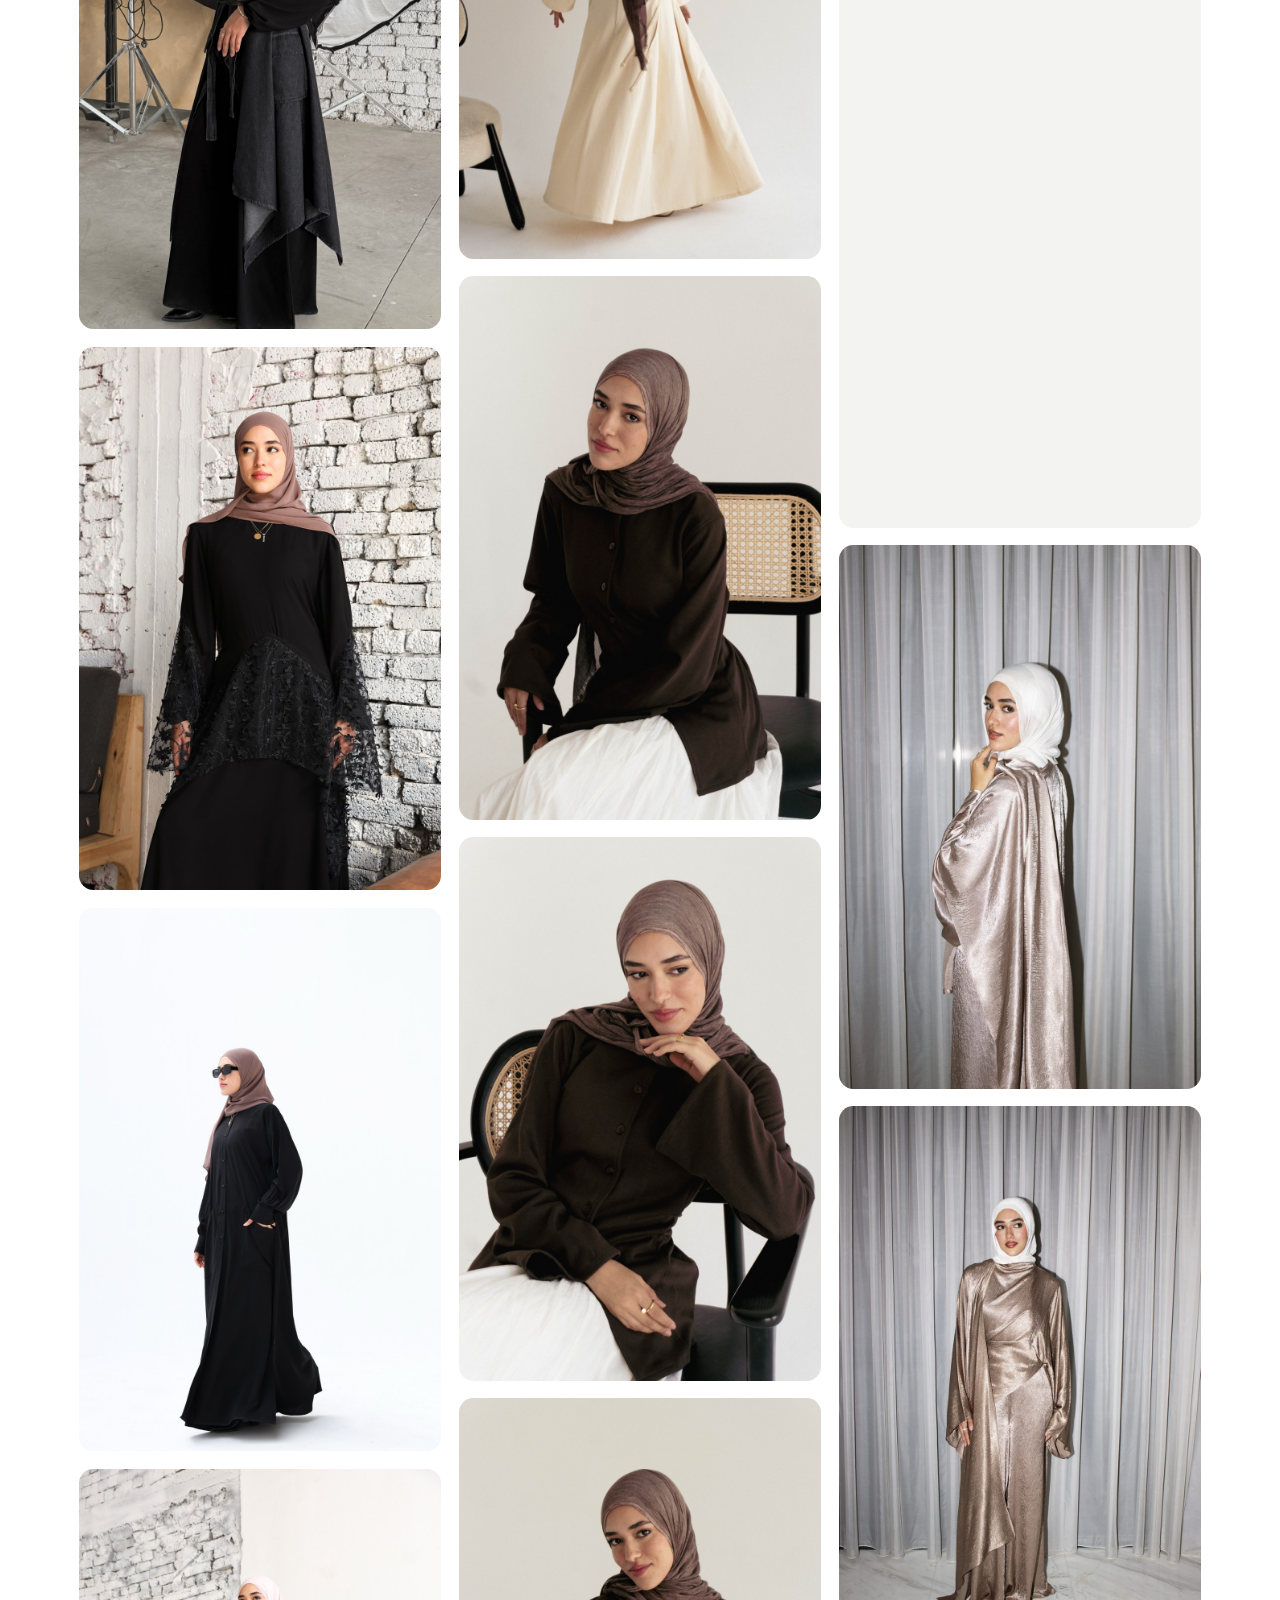
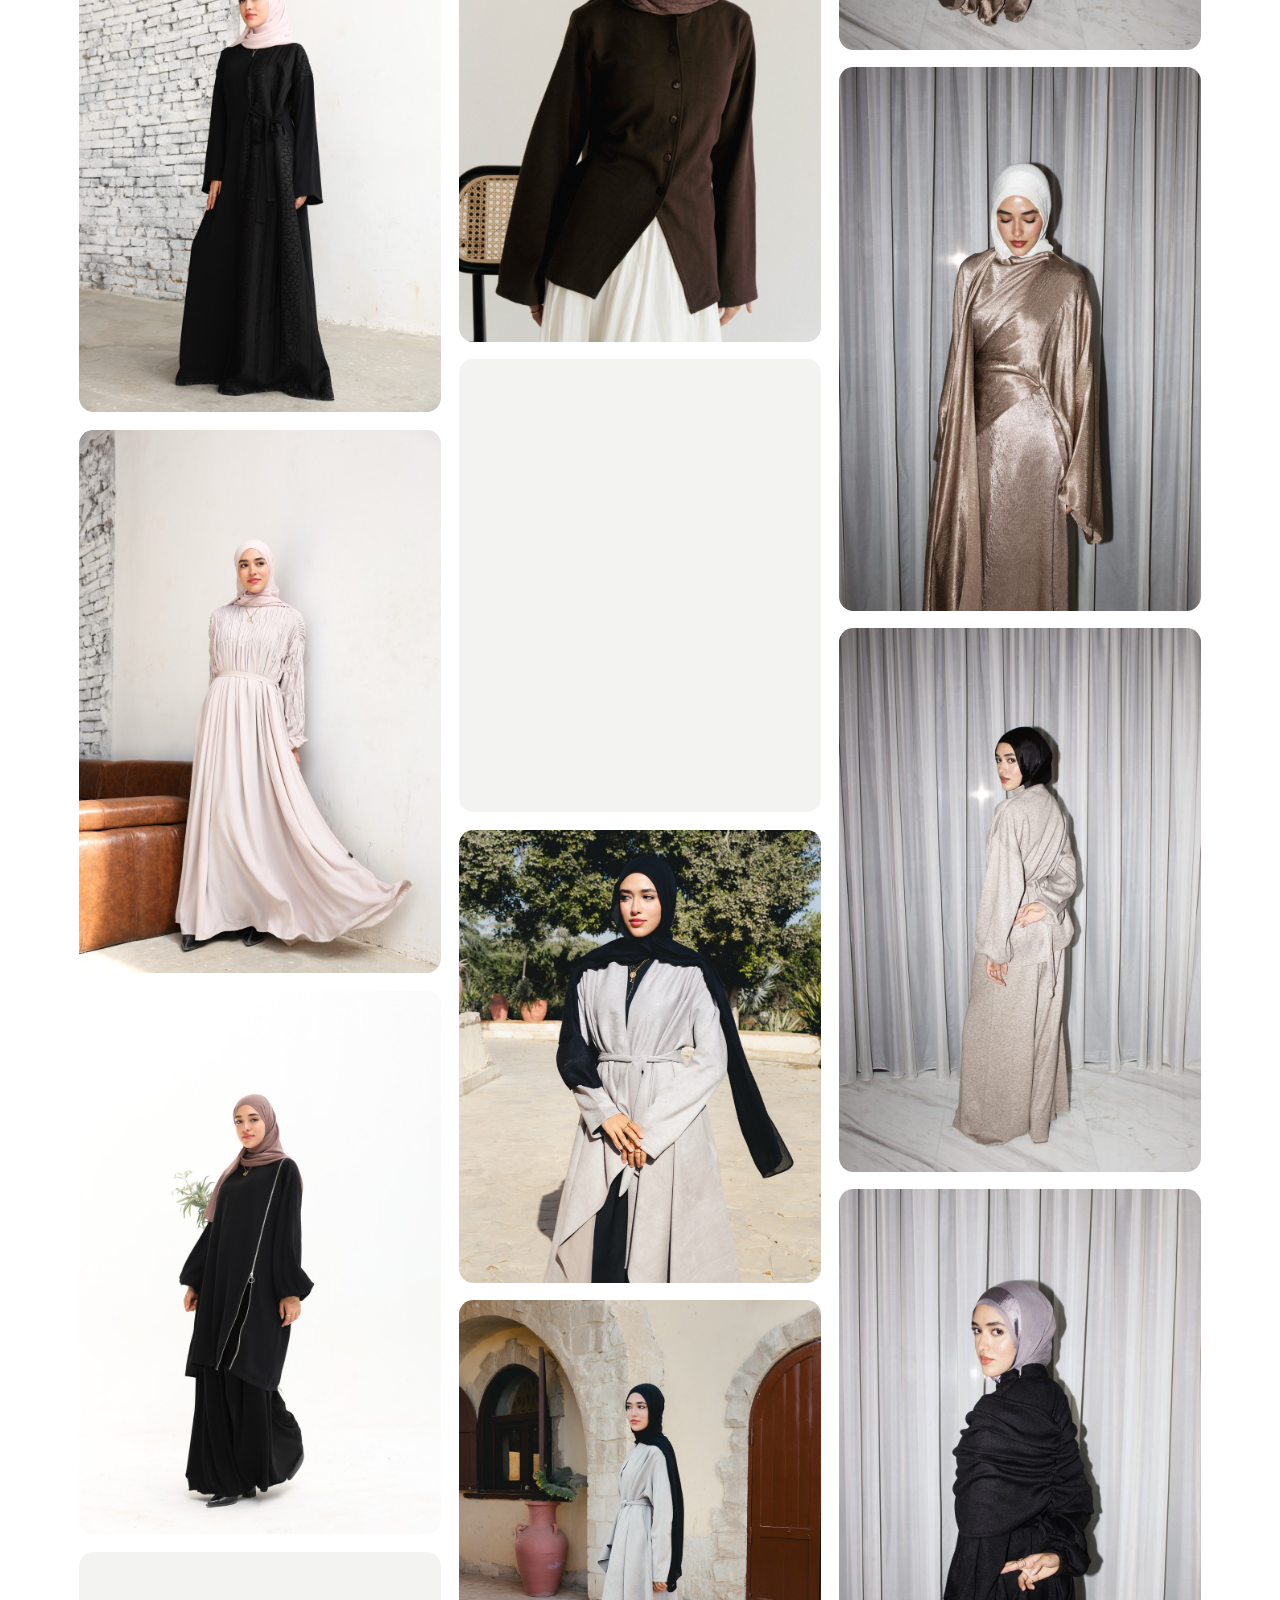
==== commit fdabd9f3: "Gallery: brand names for the new shoots, 27 more photos, no duplicates - Street Edit is The Black Cl" ====
--- a/gallery/index.html
+++ b/gallery/index.html
@@ -11,12 +11,12 @@
   <meta property="og:description" content="Campaigns and editorials for modest fashion brands." />
   <link rel="canonical" href="https://boshrabelal.com/gallery" />
   <meta name="theme-color" content="#292426" />
-  <link rel="icon" href="/assets/favicon.svg?v=45" type="image/svg+xml" />
-  <link rel="apple-touch-icon" href="/assets/notion/dot-pink-tile.png?v=45" />
+  <link rel="icon" href="/assets/favicon.svg?v=46" type="image/svg+xml" />
+  <link rel="apple-touch-icon" href="/assets/notion/dot-pink-tile.png?v=46" />
   <link rel="preconnect" href="https://fonts.googleapis.com" />
   <link rel="preconnect" href="https://fonts.gstatic.com" crossorigin />
   <link href="https://fonts.googleapis.com/css2?family=Playfair+Display:ital,wght@0,400;0,500;0,600;1,400;1,500&family=Inter:wght@300;400;500&family=Amiri:ital@0;1&display=swap" rel="stylesheet" />
-  <link rel="stylesheet" href="/css/style.css?v=45" />
+  <link rel="stylesheet" href="/css/style.css?v=46" />
 </head>
 <body class="subpage">
 
@@ -72,8 +72,9 @@
             <button class="filter__opt" role="option" aria-selected="false" data-brand="modesty">Modesty Abaya</button>
             <button class="filter__opt" role="option" aria-selected="false" data-brand="qibla">Qibla</button>
             <button class="filter__opt" role="option" aria-selected="false" data-brand="sjaal">Sjaal</button>
+            <button class="filter__opt" role="option" aria-selected="false" data-brand="minza">Minza</button>
+            <button class="filter__opt" role="option" aria-selected="false" data-brand="modestedit">Modest Edit Shop</button>
             <button class="filter__opt" role="option" aria-selected="false" data-brand="studio">Studio Edit</button>
-            <button class="filter__opt" role="option" aria-selected="false" data-brand="street">Street Edit</button>
           </div>
         </div>
       </div>
@@ -526,6 +527,50 @@
           <img src="/assets/gallery/ibriz/19.jpg" alt="Boshra for Ibriz Abaya" loading="lazy" decoding="async" />
           <figcaption>Ibriz Abaya</figcaption>
         </figure>
+        <figure class="gitem" data-brand="ibriz" data-name="Ibriz Abaya">
+          <img src="/assets/gallery/ibriz/20.jpg" alt="Boshra for Ibriz Abaya" loading="lazy" decoding="async" />
+          <figcaption>Ibriz Abaya</figcaption>
+        </figure>
+        <figure class="gitem" data-brand="ibriz" data-name="Ibriz Abaya">
+          <img src="/assets/gallery/ibriz/21.jpg" alt="Boshra for Ibriz Abaya" loading="lazy" decoding="async" />
+          <figcaption>Ibriz Abaya</figcaption>
+        </figure>
+        <figure class="gitem" data-brand="ibriz" data-name="Ibriz Abaya">
+          <img src="/assets/gallery/ibriz/22.jpg" alt="Boshra for Ibriz Abaya" loading="lazy" decoding="async" />
+          <figcaption>Ibriz Abaya</figcaption>
+        </figure>
+        <figure class="gitem" data-brand="ibriz" data-name="Ibriz Abaya">
+          <img src="/assets/gallery/ibriz/23.jpg" alt="Boshra for Ibriz Abaya" loading="lazy" decoding="async" />
+          <figcaption>Ibriz Abaya</figcaption>
+        </figure>
+        <figure class="gitem" data-brand="ibriz" data-name="Ibriz Abaya">
+          <img src="/assets/gallery/ibriz/24.jpg" alt="Boshra for Ibriz Abaya" loading="lazy" decoding="async" />
+          <figcaption>Ibriz Abaya</figcaption>
+        </figure>
+        <figure class="gitem" data-brand="ibriz" data-name="Ibriz Abaya">
+          <img src="/assets/gallery/ibriz/25.jpg" alt="Boshra for Ibriz Abaya" loading="lazy" decoding="async" />
+          <figcaption>Ibriz Abaya</figcaption>
+        </figure>
+        <figure class="gitem" data-brand="ibriz" data-name="Ibriz Abaya">
+          <img src="/assets/gallery/ibriz/26.jpg" alt="Boshra for Ibriz Abaya" loading="lazy" decoding="async" />
+          <figcaption>Ibriz Abaya</figcaption>
+        </figure>
+        <figure class="gitem" data-brand="ibriz" data-name="Ibriz Abaya">
+          <img src="/assets/gallery/ibriz/27.jpg" alt="Boshra for Ibriz Abaya" loading="lazy" decoding="async" />
+          <figcaption>Ibriz Abaya</figcaption>
+        </figure>
+        <figure class="gitem" data-brand="ibriz" data-name="Ibriz Abaya">
+          <img src="/assets/gallery/ibriz/28.jpg" alt="Boshra for Ibriz Abaya" loading="lazy" decoding="async" />
+          <figcaption>Ibriz Abaya</figcaption>
+        </figure>
+        <figure class="gitem" data-brand="ibriz" data-name="Ibriz Abaya">
+          <img src="/assets/gallery/ibriz/29.jpg" alt="Boshra for Ibriz Abaya" loading="lazy" decoding="async" />
+          <figcaption>Ibriz Abaya</figcaption>
+        </figure>
+        <figure class="gitem" data-brand="ibriz" data-name="Ibriz Abaya">
+          <img src="/assets/gallery/ibriz/30.jpg" alt="Boshra for Ibriz Abaya" loading="lazy" decoding="async" />
+          <figcaption>Ibriz Abaya</figcaption>
+        </figure>
         <figure class="gitem" data-brand="studio" data-name="Studio Edit">
           <img src="/assets/gallery/studio/01.jpg" alt="Boshra for Studio Edit" loading="lazy" decoding="async" />
           <figcaption>Studio Edit</figcaption>
@@ -586,45 +631,109 @@
           <img src="/assets/gallery/studio/15.jpg" alt="Boshra for Studio Edit" loading="lazy" decoding="async" />
           <figcaption>Studio Edit</figcaption>
         </figure>
-        <figure class="gitem" data-brand="street" data-name="Street Edit">
-          <img src="/assets/gallery/street/01.jpg" alt="Boshra for Street Edit" loading="lazy" decoding="async" />
-          <figcaption>Street Edit</figcaption>
-        </figure>
-        <figure class="gitem" data-brand="street" data-name="Street Edit">
-          <img src="/assets/gallery/street/02.jpg" alt="Boshra for Street Edit" loading="lazy" decoding="async" />
-          <figcaption>Street Edit</figcaption>
-        </figure>
-        <figure class="gitem" data-brand="street" data-name="Street Edit">
-          <img src="/assets/gallery/street/03.jpg" alt="Boshra for Street Edit" loading="lazy" decoding="async" />
-          <figcaption>Street Edit</figcaption>
-        </figure>
-        <figure class="gitem" data-brand="street" data-name="Street Edit">
-          <img src="/assets/gallery/street/04.jpg" alt="Boshra for Street Edit" loading="lazy" decoding="async" />
-          <figcaption>Street Edit</figcaption>
-        </figure>
-        <figure class="gitem" data-brand="street" data-name="Street Edit">
-          <img src="/assets/gallery/street/05.jpg" alt="Boshra for Street Edit" loading="lazy" decoding="async" />
-          <figcaption>Street Edit</figcaption>
-        </figure>
-        <figure class="gitem" data-brand="street" data-name="Street Edit">
-          <img src="/assets/gallery/street/06.jpg" alt="Boshra for Street Edit" loading="lazy" decoding="async" />
-          <figcaption>Street Edit</figcaption>
-        </figure>
-        <figure class="gitem" data-brand="street" data-name="Street Edit">
-          <img src="/assets/gallery/street/07.jpg" alt="Boshra for Street Edit" loading="lazy" decoding="async" />
-          <figcaption>Street Edit</figcaption>
-        </figure>
-        <figure class="gitem" data-brand="street" data-name="Street Edit">
-          <img src="/assets/gallery/street/08.jpg" alt="Boshra for Street Edit" loading="lazy" decoding="async" />
-          <figcaption>Street Edit</figcaption>
-        </figure>
-        <figure class="gitem" data-brand="street" data-name="Street Edit">
-          <img src="/assets/gallery/street/09.jpg" alt="Boshra for Street Edit" loading="lazy" decoding="async" />
-          <figcaption>Street Edit</figcaption>
-        </figure>
-        <figure class="gitem" data-brand="street" data-name="Street Edit">
-          <img src="/assets/gallery/street/10.jpg" alt="Boshra for Street Edit" loading="lazy" decoding="async" />
-          <figcaption>Street Edit</figcaption>
+        <figure class="gitem" data-brand="blackcloset" data-name="The Black Closet">
+          <img src="/assets/gallery/blackcloset/09.jpg" alt="Boshra for The Black Closet" loading="lazy" decoding="async" />
+          <figcaption>The Black Closet</figcaption>
+        </figure>
+        <figure class="gitem" data-brand="blackcloset" data-name="The Black Closet">
+          <img src="/assets/gallery/blackcloset/10.jpg" alt="Boshra for The Black Closet" loading="lazy" decoding="async" />
+          <figcaption>The Black Closet</figcaption>
+        </figure>
+        <figure class="gitem" data-brand="blackcloset" data-name="The Black Closet">
+          <img src="/assets/gallery/blackcloset/11.jpg" alt="Boshra for The Black Closet" loading="lazy" decoding="async" />
+          <figcaption>The Black Closet</figcaption>
+        </figure>
+        <figure class="gitem" data-brand="blackcloset" data-name="The Black Closet">
+          <img src="/assets/gallery/blackcloset/12.jpg" alt="Boshra for The Black Closet" loading="lazy" decoding="async" />
+          <figcaption>The Black Closet</figcaption>
+        </figure>
+        <figure class="gitem" data-brand="blackcloset" data-name="The Black Closet">
+          <img src="/assets/gallery/blackcloset/13.jpg" alt="Boshra for The Black Closet" loading="lazy" decoding="async" />
+          <figcaption>The Black Closet</figcaption>
+        </figure>
+        <figure class="gitem" data-brand="blackcloset" data-name="The Black Closet">
+          <img src="/assets/gallery/blackcloset/14.jpg" alt="Boshra for The Black Closet" loading="lazy" decoding="async" />
+          <figcaption>The Black Closet</figcaption>
+        </figure>
+        <figure class="gitem" data-brand="blackcloset" data-name="The Black Closet">
+          <img src="/assets/gallery/blackcloset/15.jpg" alt="Boshra for The Black Closet" loading="lazy" decoding="async" />
+          <figcaption>The Black Closet</figcaption>
+        </figure>
+        <figure class="gitem" data-brand="blackcloset" data-name="The Black Closet">
+          <img src="/assets/gallery/blackcloset/16.jpg" alt="Boshra for The Black Closet" loading="lazy" decoding="async" />
+          <figcaption>The Black Closet</figcaption>
+        </figure>
+        <figure class="gitem" data-brand="blackcloset" data-name="The Black Closet">
+          <img src="/assets/gallery/blackcloset/17.jpg" alt="Boshra for The Black Closet" loading="lazy" decoding="async" />
+          <figcaption>The Black Closet</figcaption>
+        </figure>
+        <figure class="gitem" data-brand="blackcloset" data-name="The Black Closet">
+          <img src="/assets/gallery/blackcloset/18.jpg" alt="Boshra for The Black Closet" loading="lazy" decoding="async" />
+          <figcaption>The Black Closet</figcaption>
+        </figure>
+        <figure class="gitem" data-brand="minza" data-name="Minza">
+          <img src="/assets/gallery/minza/01.jpg" alt="Boshra for Minza" loading="lazy" decoding="async" />
+          <figcaption>Minza</figcaption>
+        </figure>
+        <figure class="gitem" data-brand="minza" data-name="Minza">
+          <img src="/assets/gallery/minza/02.jpg" alt="Boshra for Minza" loading="lazy" decoding="async" />
+          <figcaption>Minza</figcaption>
+        </figure>
+        <figure class="gitem" data-brand="minza" data-name="Minza">
+          <img src="/assets/gallery/minza/03.jpg" alt="Boshra for Minza" loading="lazy" decoding="async" />
+          <figcaption>Minza</figcaption>
+        </figure>
+        <figure class="gitem" data-brand="minza" data-name="Minza">
+          <img src="/assets/gallery/minza/04.jpg" alt="Boshra for Minza" loading="lazy" decoding="async" />
+          <figcaption>Minza</figcaption>
+        </figure>
+        <figure class="gitem" data-brand="minza" data-name="Minza">
+          <img src="/assets/gallery/minza/05.jpg" alt="Boshra for Minza" loading="lazy" decoding="async" />
+          <figcaption>Minza</figcaption>
+        </figure>
+        <figure class="gitem" data-brand="minza" data-name="Minza">
+          <img src="/assets/gallery/minza/06.jpg" alt="Boshra for Minza" loading="lazy" decoding="async" />
+          <figcaption>Minza</figcaption>
+        </figure>
+        <figure class="gitem" data-brand="minza" data-name="Minza">
+          <img src="/assets/gallery/minza/07.jpg" alt="Boshra for Minza" loading="lazy" decoding="async" />
+          <figcaption>Minza</figcaption>
+        </figure>
+        <figure class="gitem" data-brand="minza" data-name="Minza">
+          <img src="/assets/gallery/minza/08.jpg" alt="Boshra for Minza" loading="lazy" decoding="async" />
+          <figcaption>Minza</figcaption>
+        </figure>
+        <figure class="gitem" data-brand="minza" data-name="Minza">
+          <img src="/assets/gallery/minza/09.jpg" alt="Boshra for Minza" loading="lazy" decoding="async" />
+          <figcaption>Minza</figcaption>
+        </figure>
+        <figure class="gitem" data-brand="minza" data-name="Minza">
+          <img src="/assets/gallery/minza/10.jpg" alt="Boshra for Minza" loading="lazy" decoding="async" />
+          <figcaption>Minza</figcaption>
+        </figure>
+        <figure class="gitem" data-brand="minza" data-name="Minza">
+          <img src="/assets/gallery/minza/11.jpg" alt="Boshra for Minza" loading="lazy" decoding="async" />
+          <figcaption>Minza</figcaption>
+        </figure>
+        <figure class="gitem" data-brand="modestedit" data-name="Modest Edit Shop">
+          <img src="/assets/gallery/modestedit/01.jpg" alt="Boshra for Modest Edit Shop" loading="lazy" decoding="async" />
+          <figcaption>Modest Edit Shop</figcaption>
+        </figure>
+        <figure class="gitem" data-brand="modestedit" data-name="Modest Edit Shop">
+          <img src="/assets/gallery/modestedit/02.jpg" alt="Boshra for Modest Edit Shop" loading="lazy" decoding="async" />
+          <figcaption>Modest Edit Shop</figcaption>
+        </figure>
+        <figure class="gitem" data-brand="modestedit" data-name="Modest Edit Shop">
+          <img src="/assets/gallery/modestedit/03.jpg" alt="Boshra for Modest Edit Shop" loading="lazy" decoding="async" />
+          <figcaption>Modest Edit Shop</figcaption>
+        </figure>
+        <figure class="gitem" data-brand="modestedit" data-name="Modest Edit Shop">
+          <img src="/assets/gallery/modestedit/04.jpg" alt="Boshra for Modest Edit Shop" loading="lazy" decoding="async" />
+          <figcaption>Modest Edit Shop</figcaption>
+        </figure>
+        <figure class="gitem" data-brand="modestedit" data-name="Modest Edit Shop">
+          <img src="/assets/gallery/modestedit/05.jpg" alt="Boshra for Modest Edit Shop" loading="lazy" decoding="async" />
+          <figcaption>Modest Edit Shop</figcaption>
         </figure>
       </div>
     </section>
@@ -656,7 +765,7 @@
     <button class="lightbox__nav lightbox__nav--next" id="lbNext" aria-label="Next">→</button>
   </div>
 
-  <script src="/js/main.js?v=45"></script>
-  <script src="/js/gallery.js?v=45"></script>
+  <script src="/js/main.js?v=46"></script>
+  <script src="/js/gallery.js?v=46"></script>
 </body>
 </html>
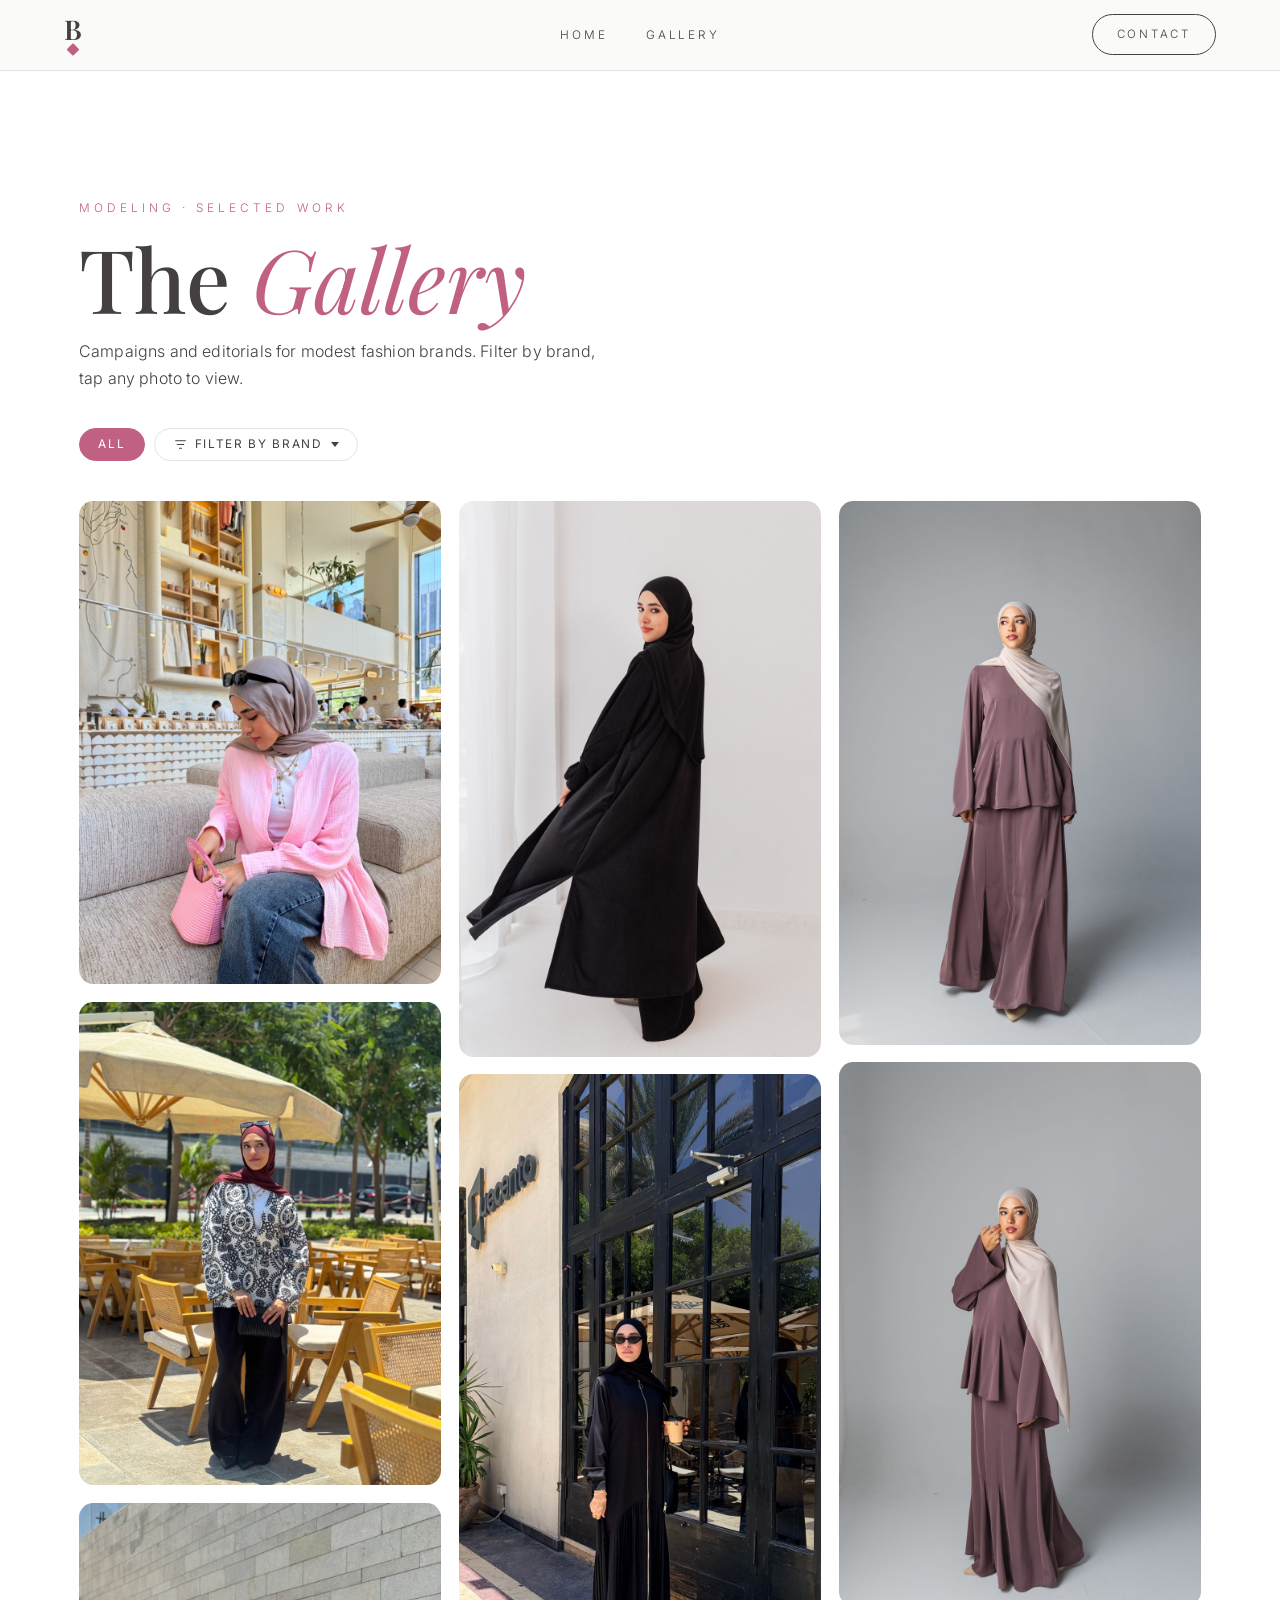
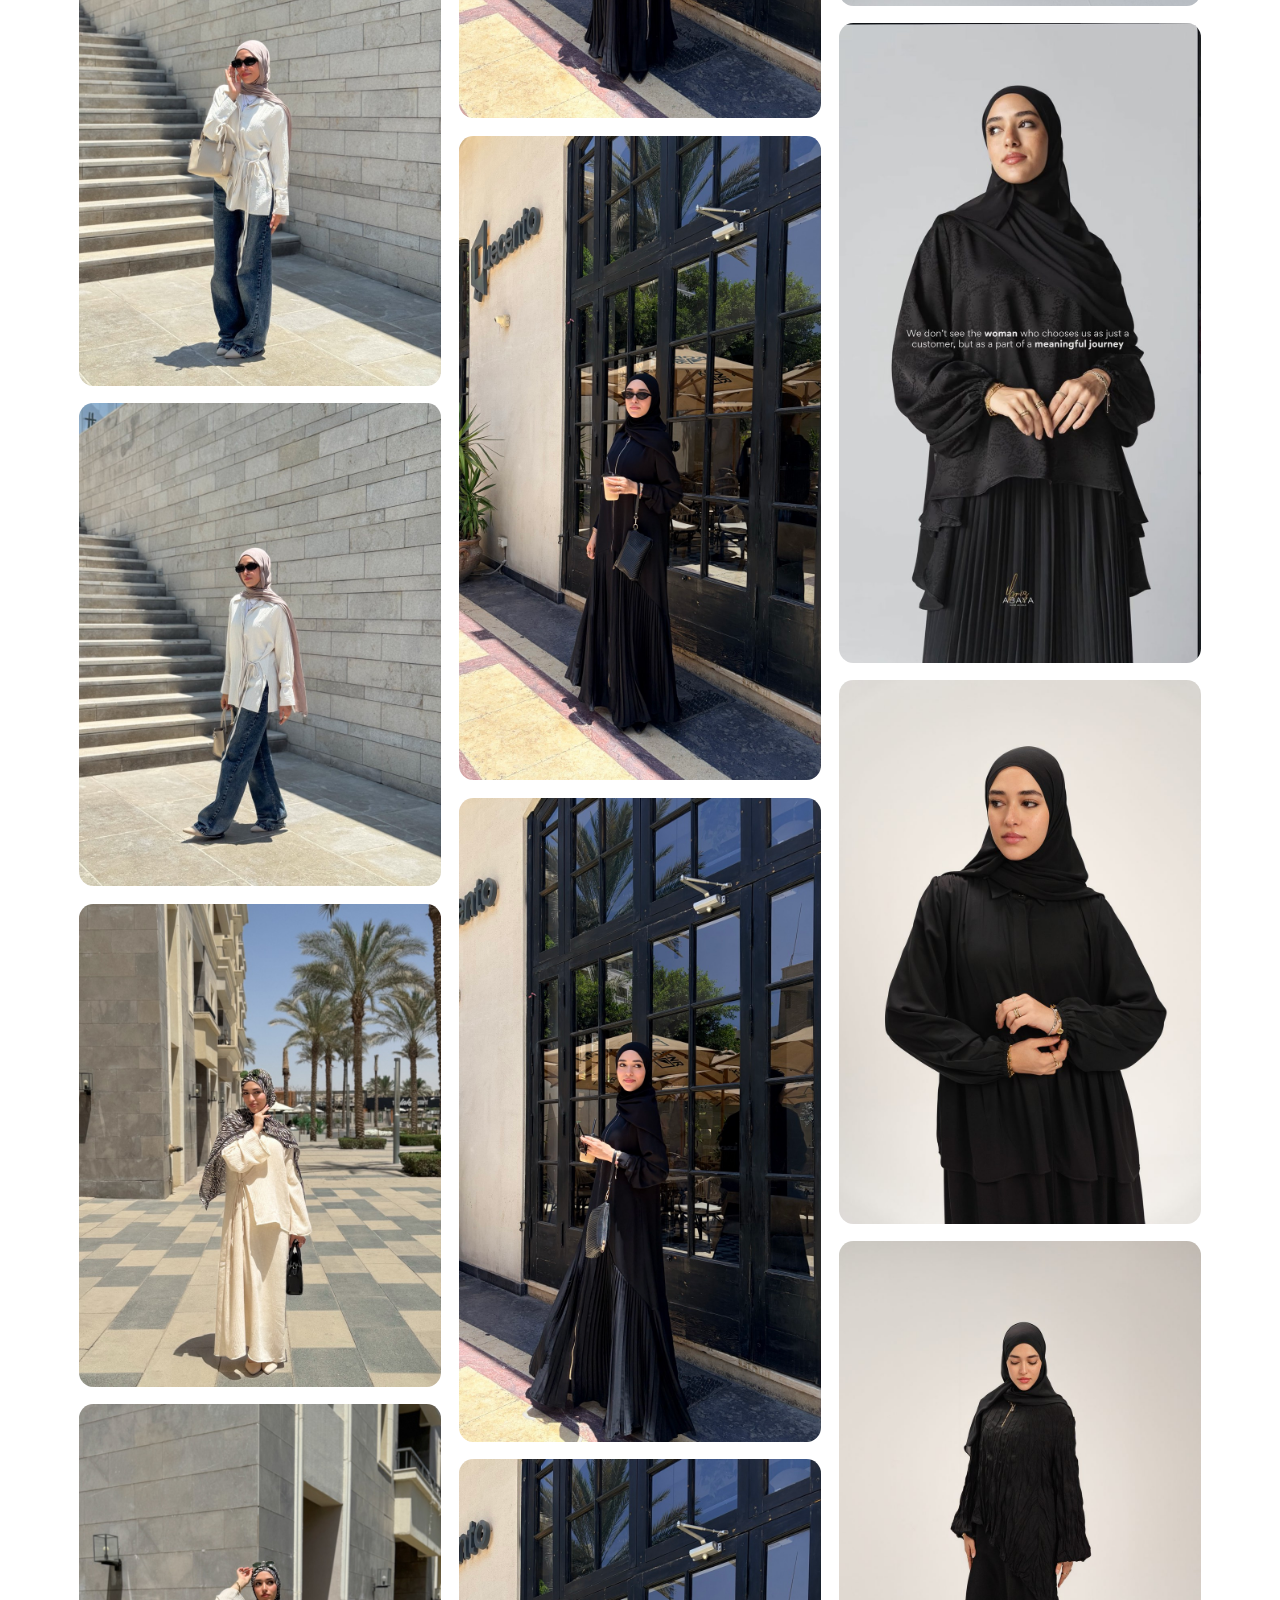
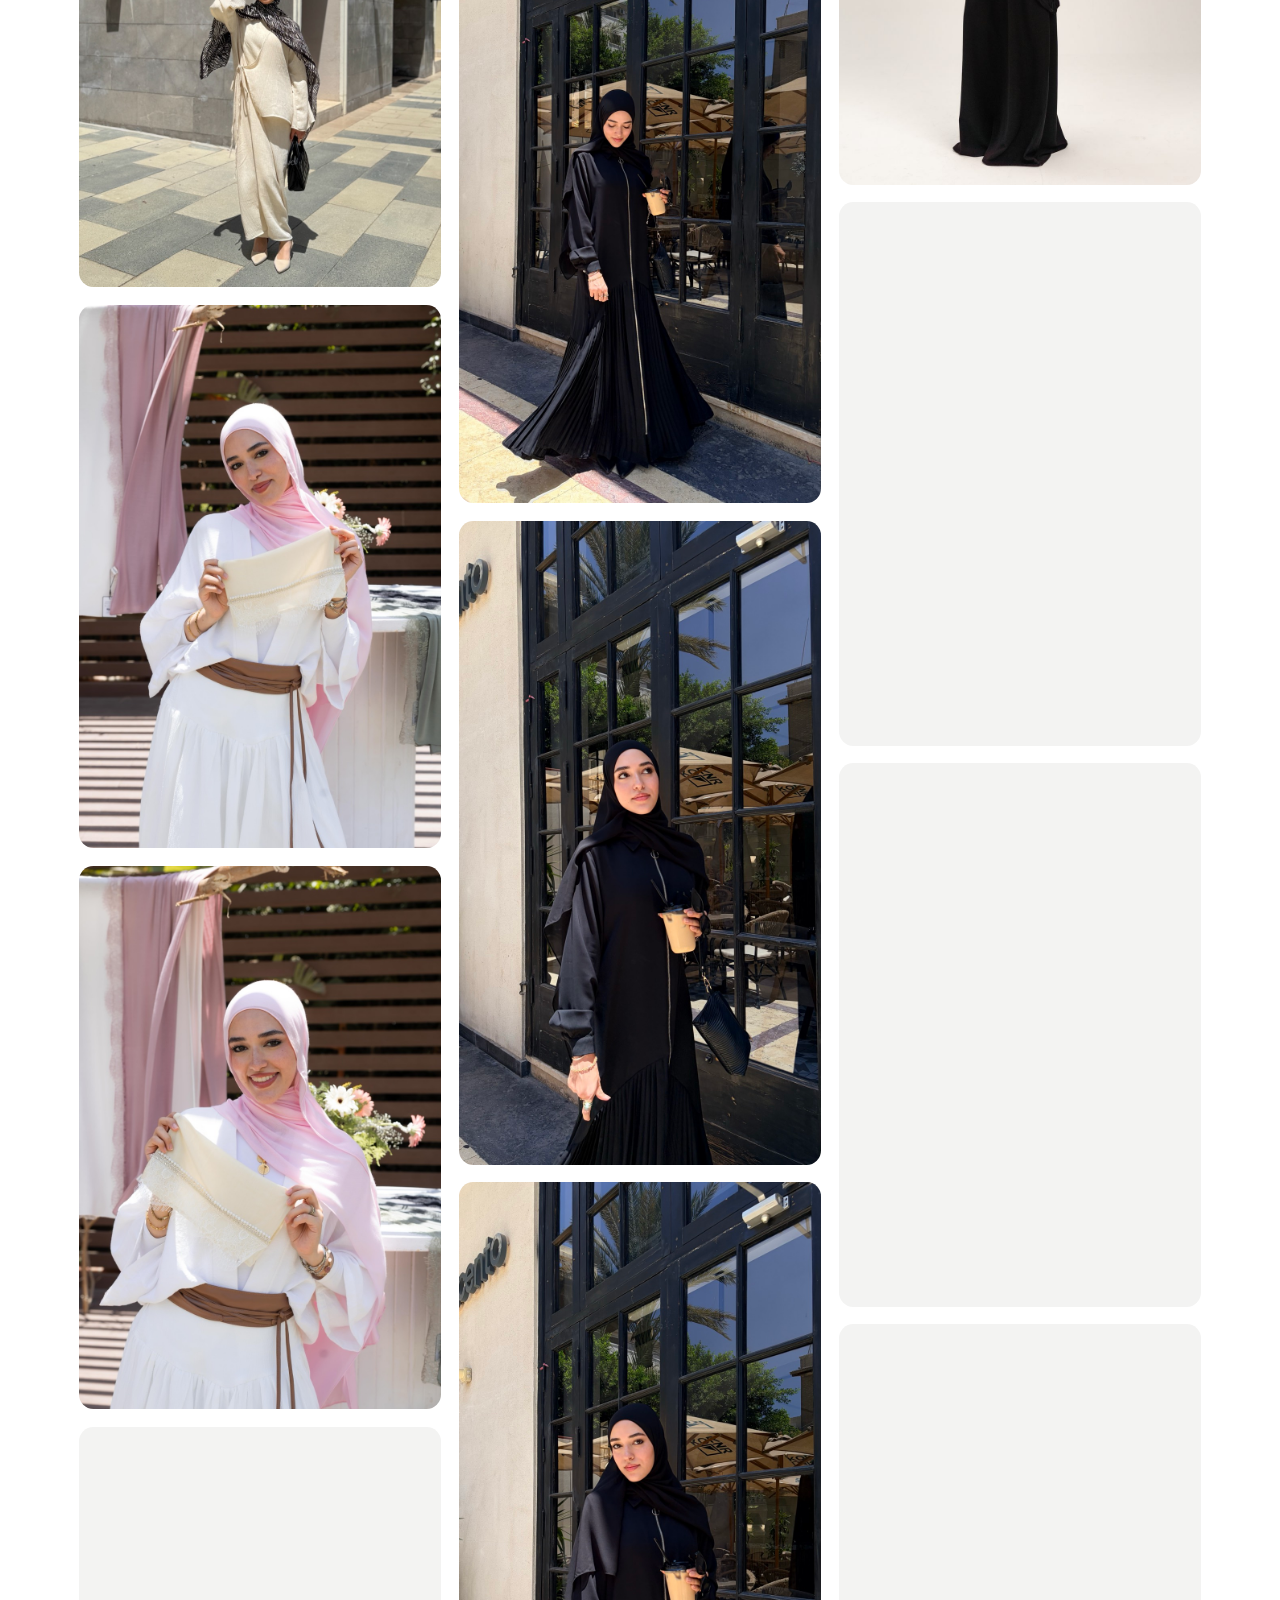
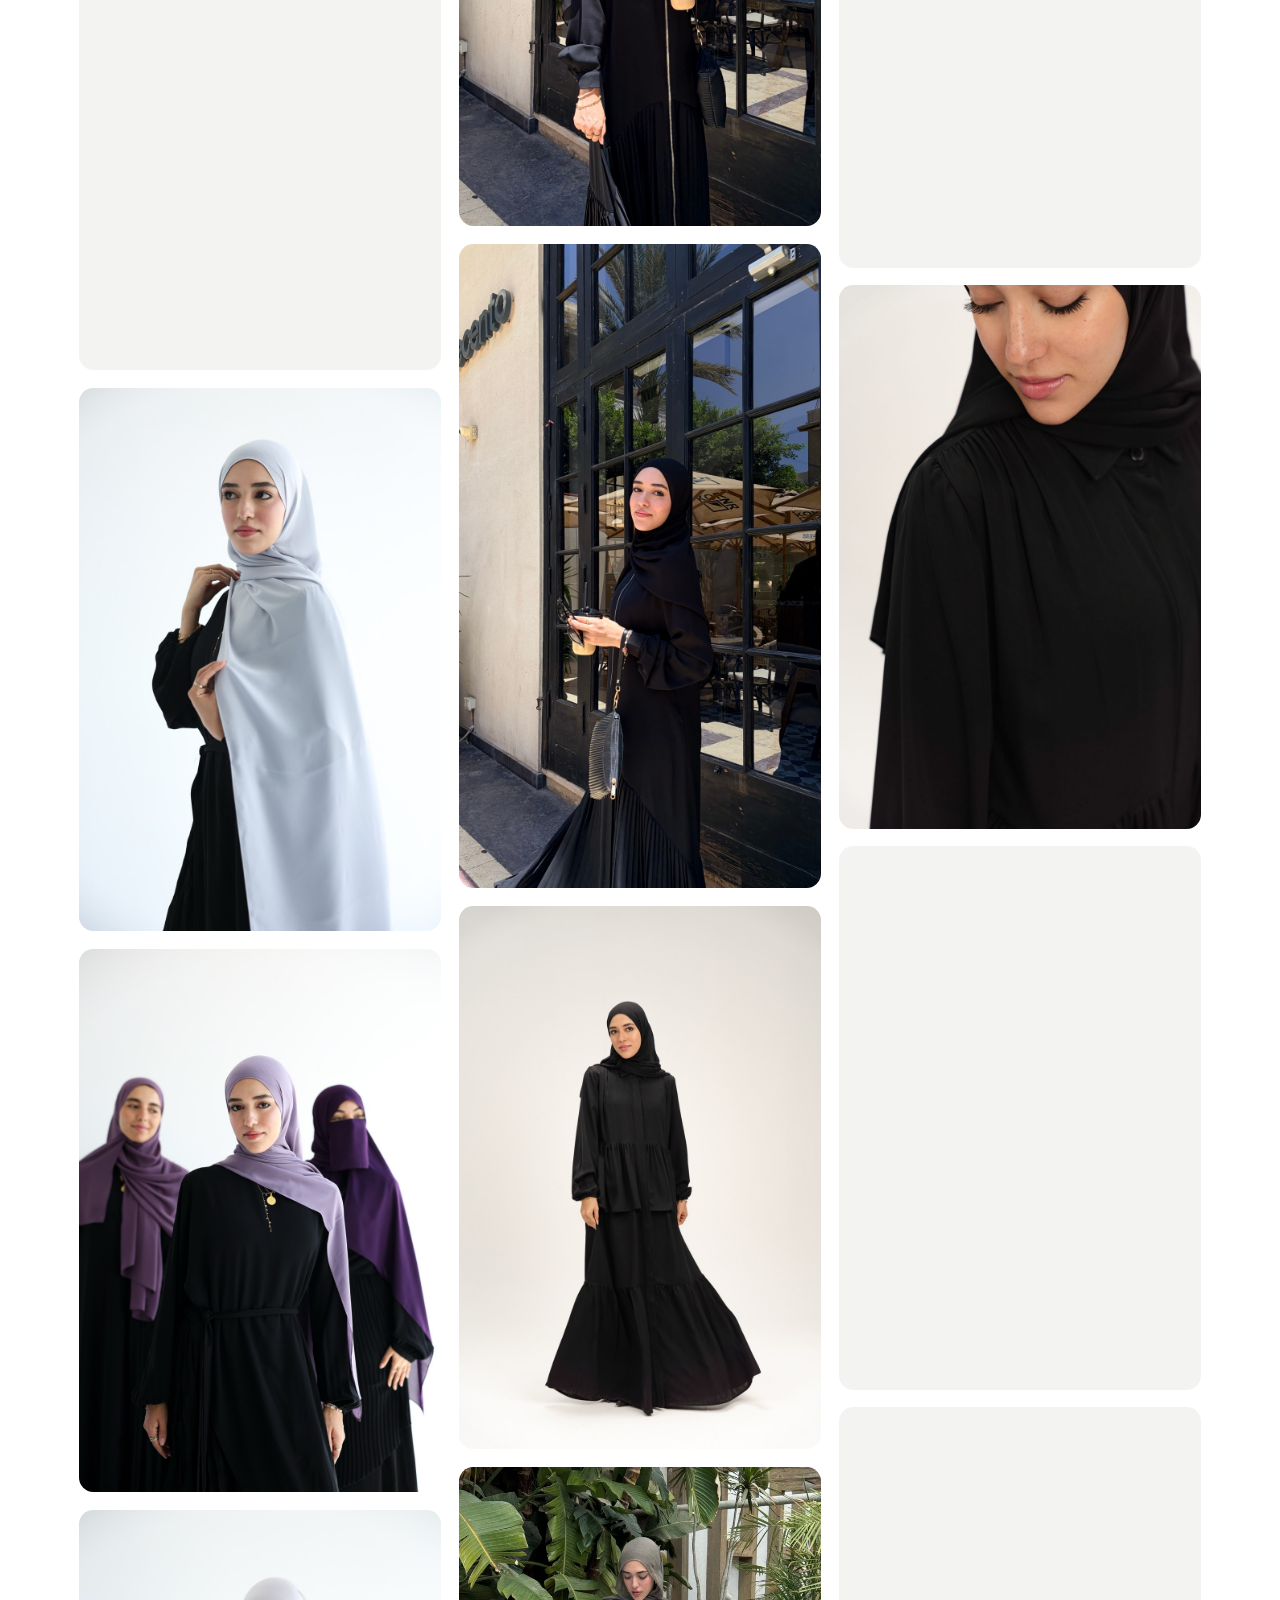
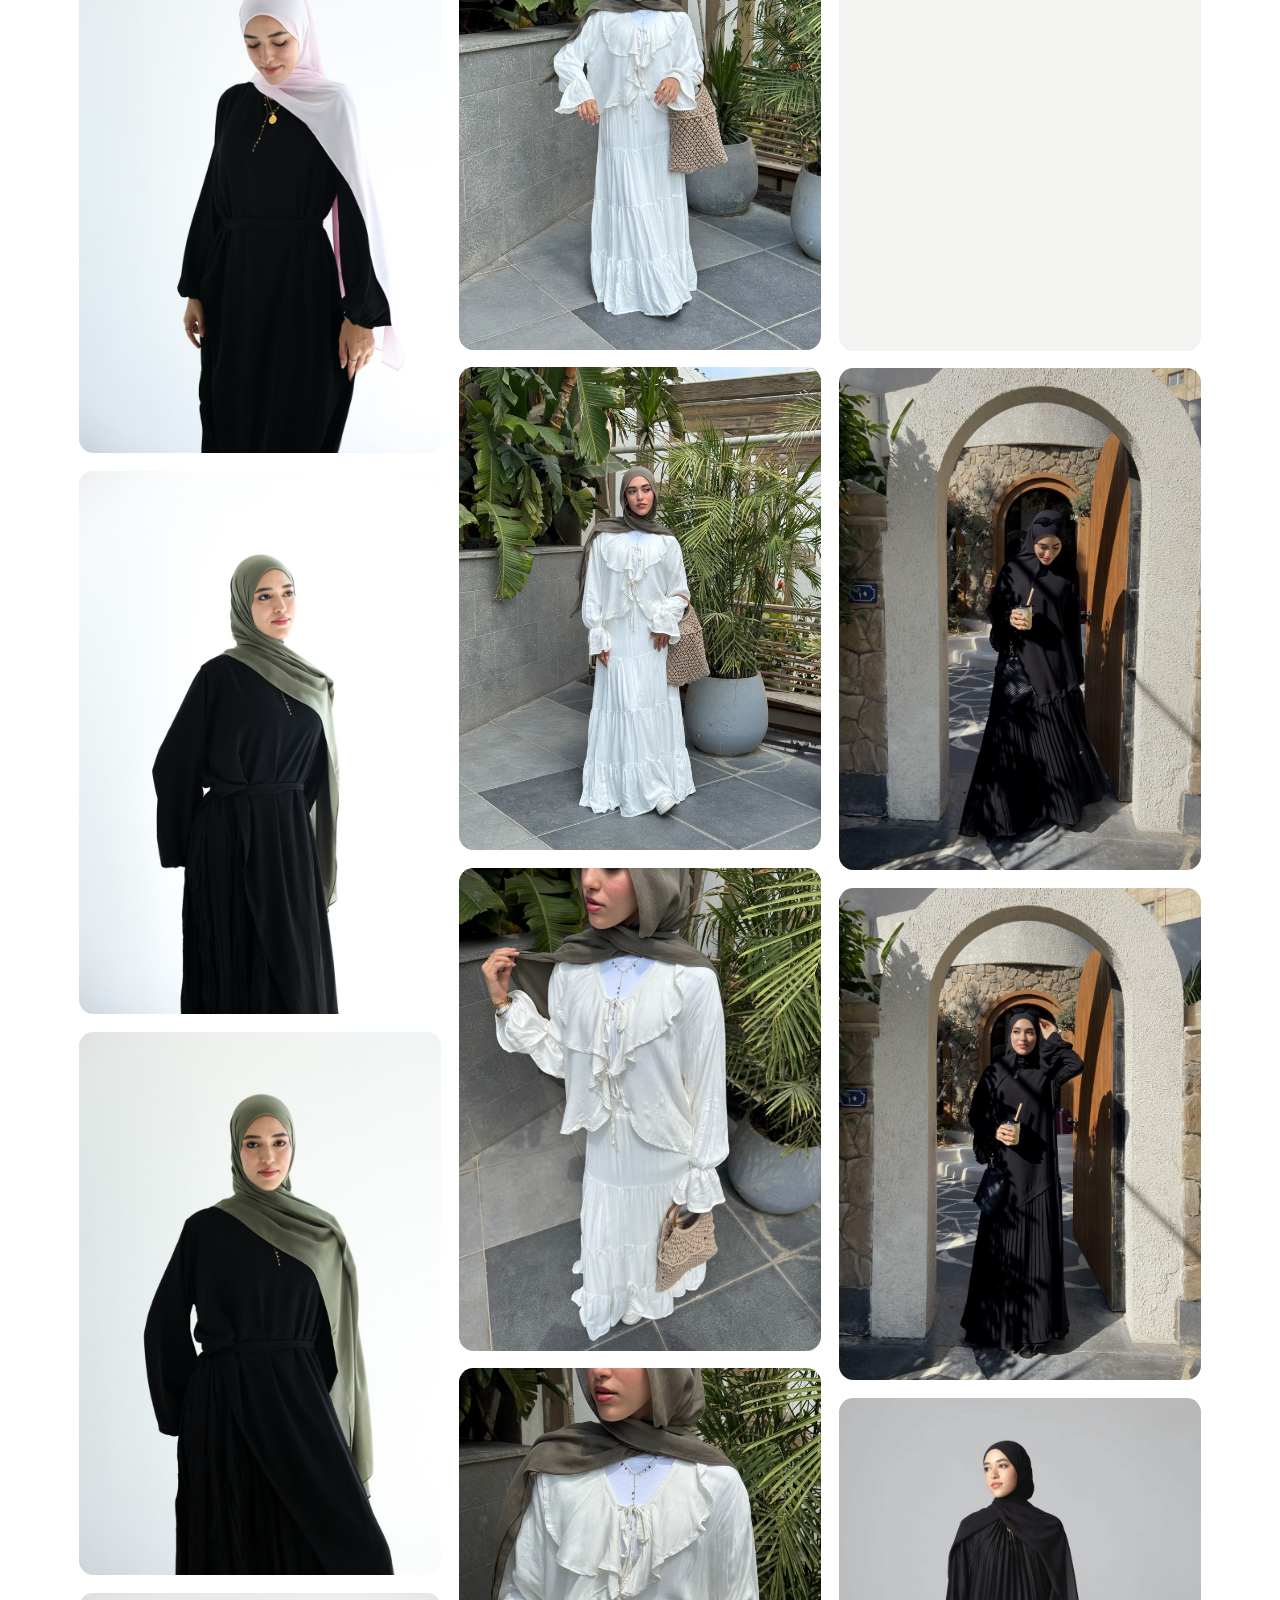
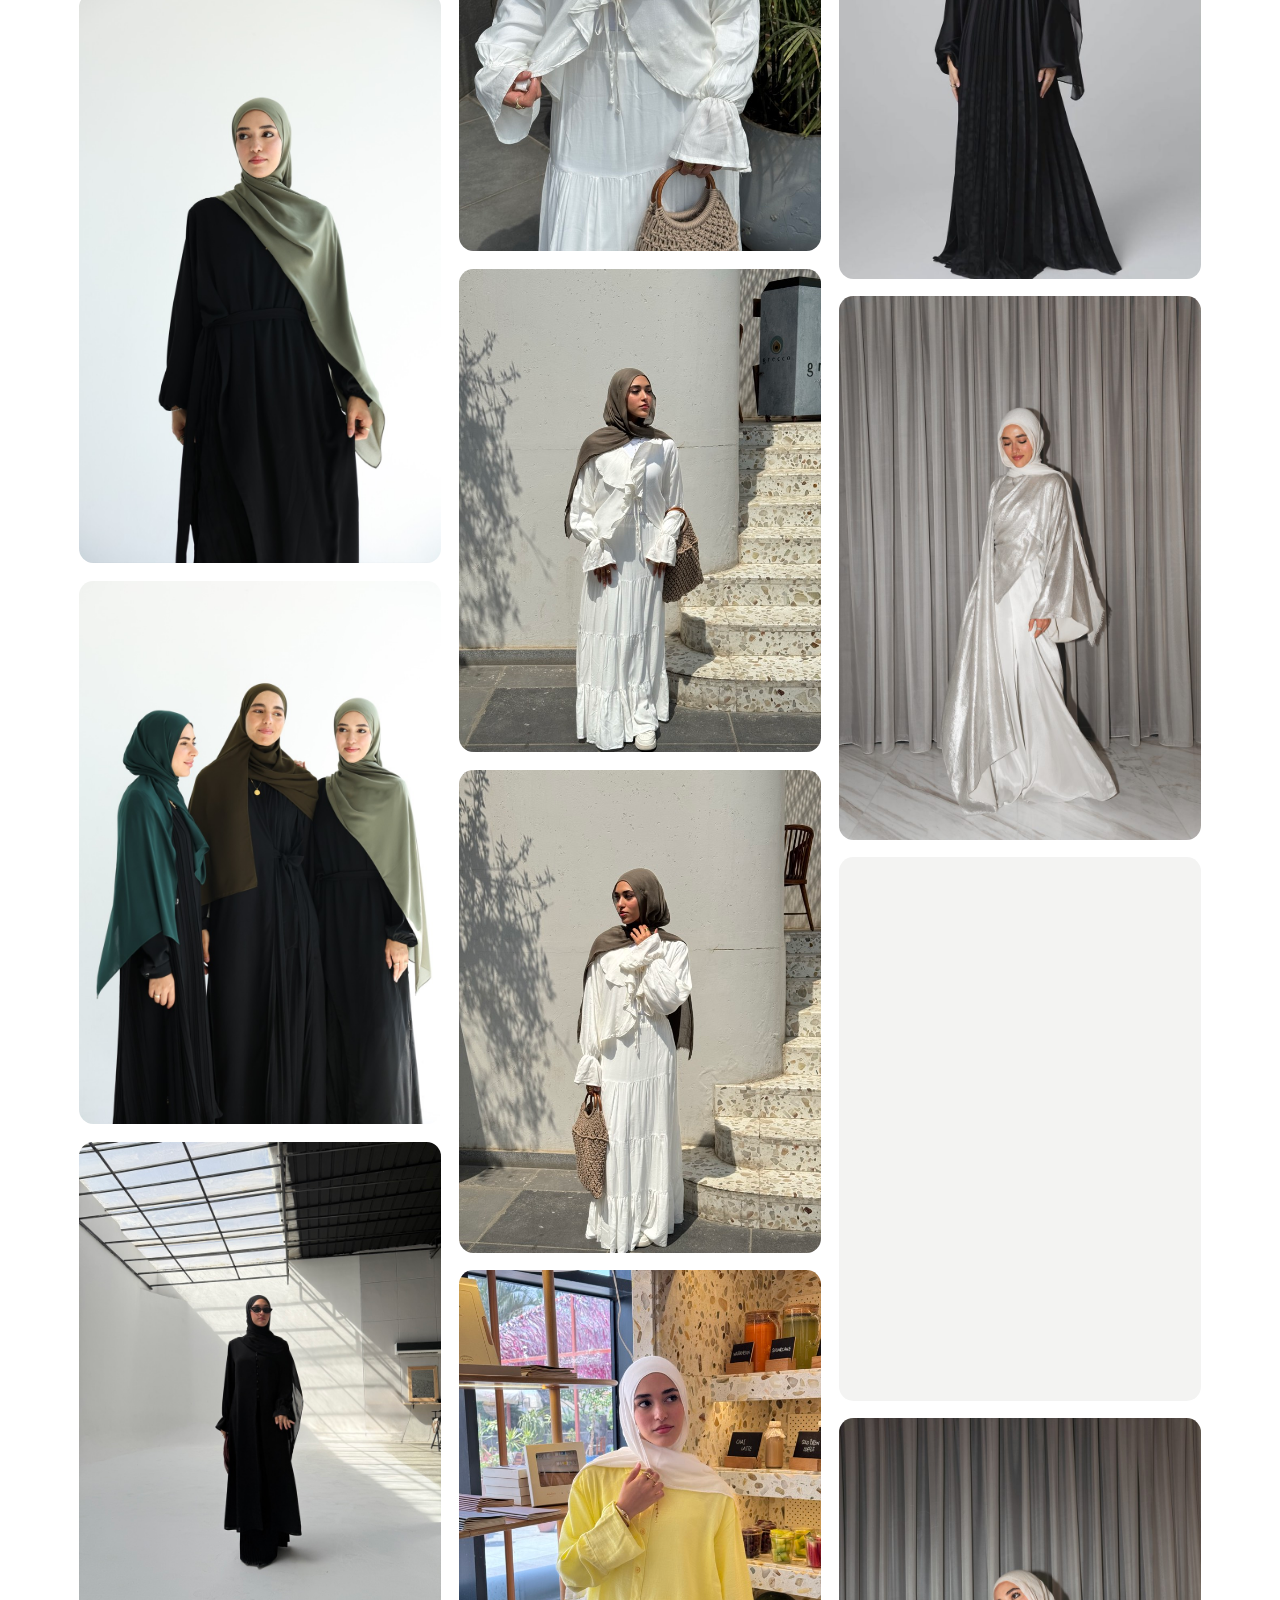
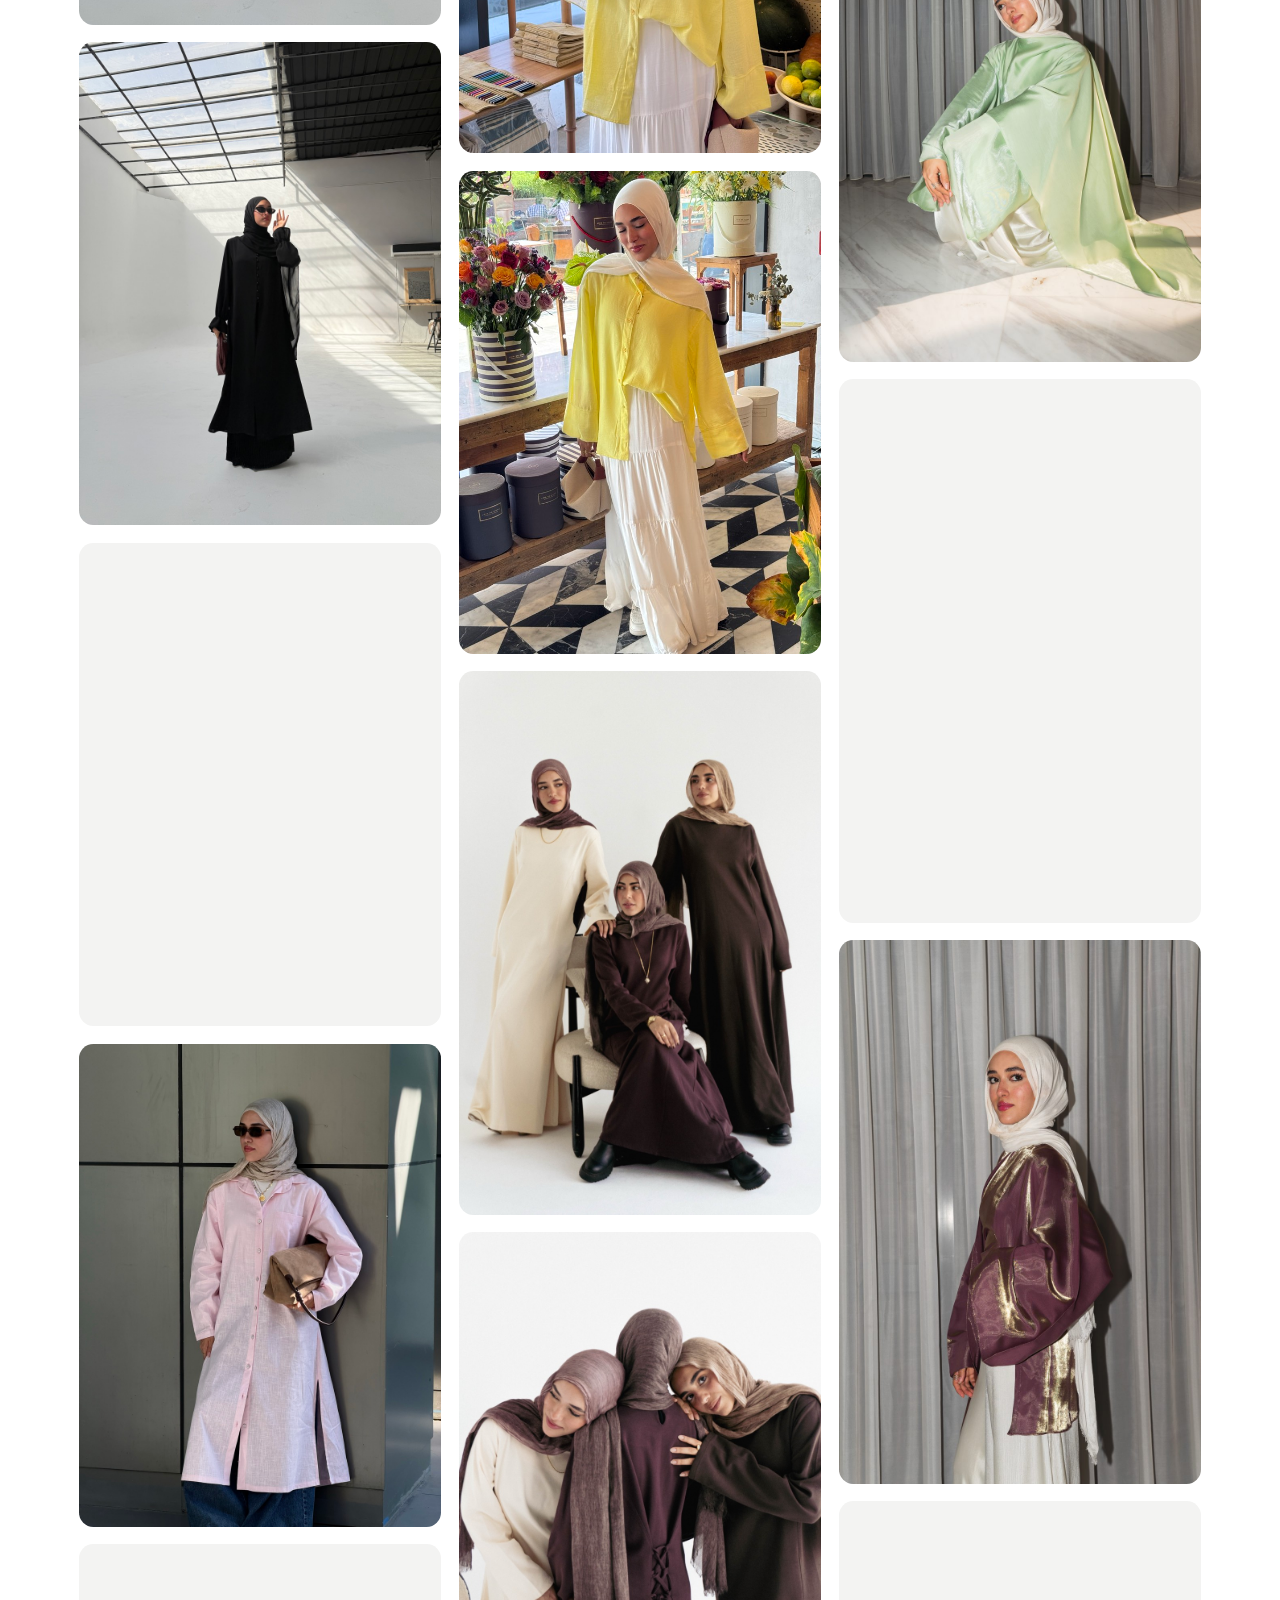
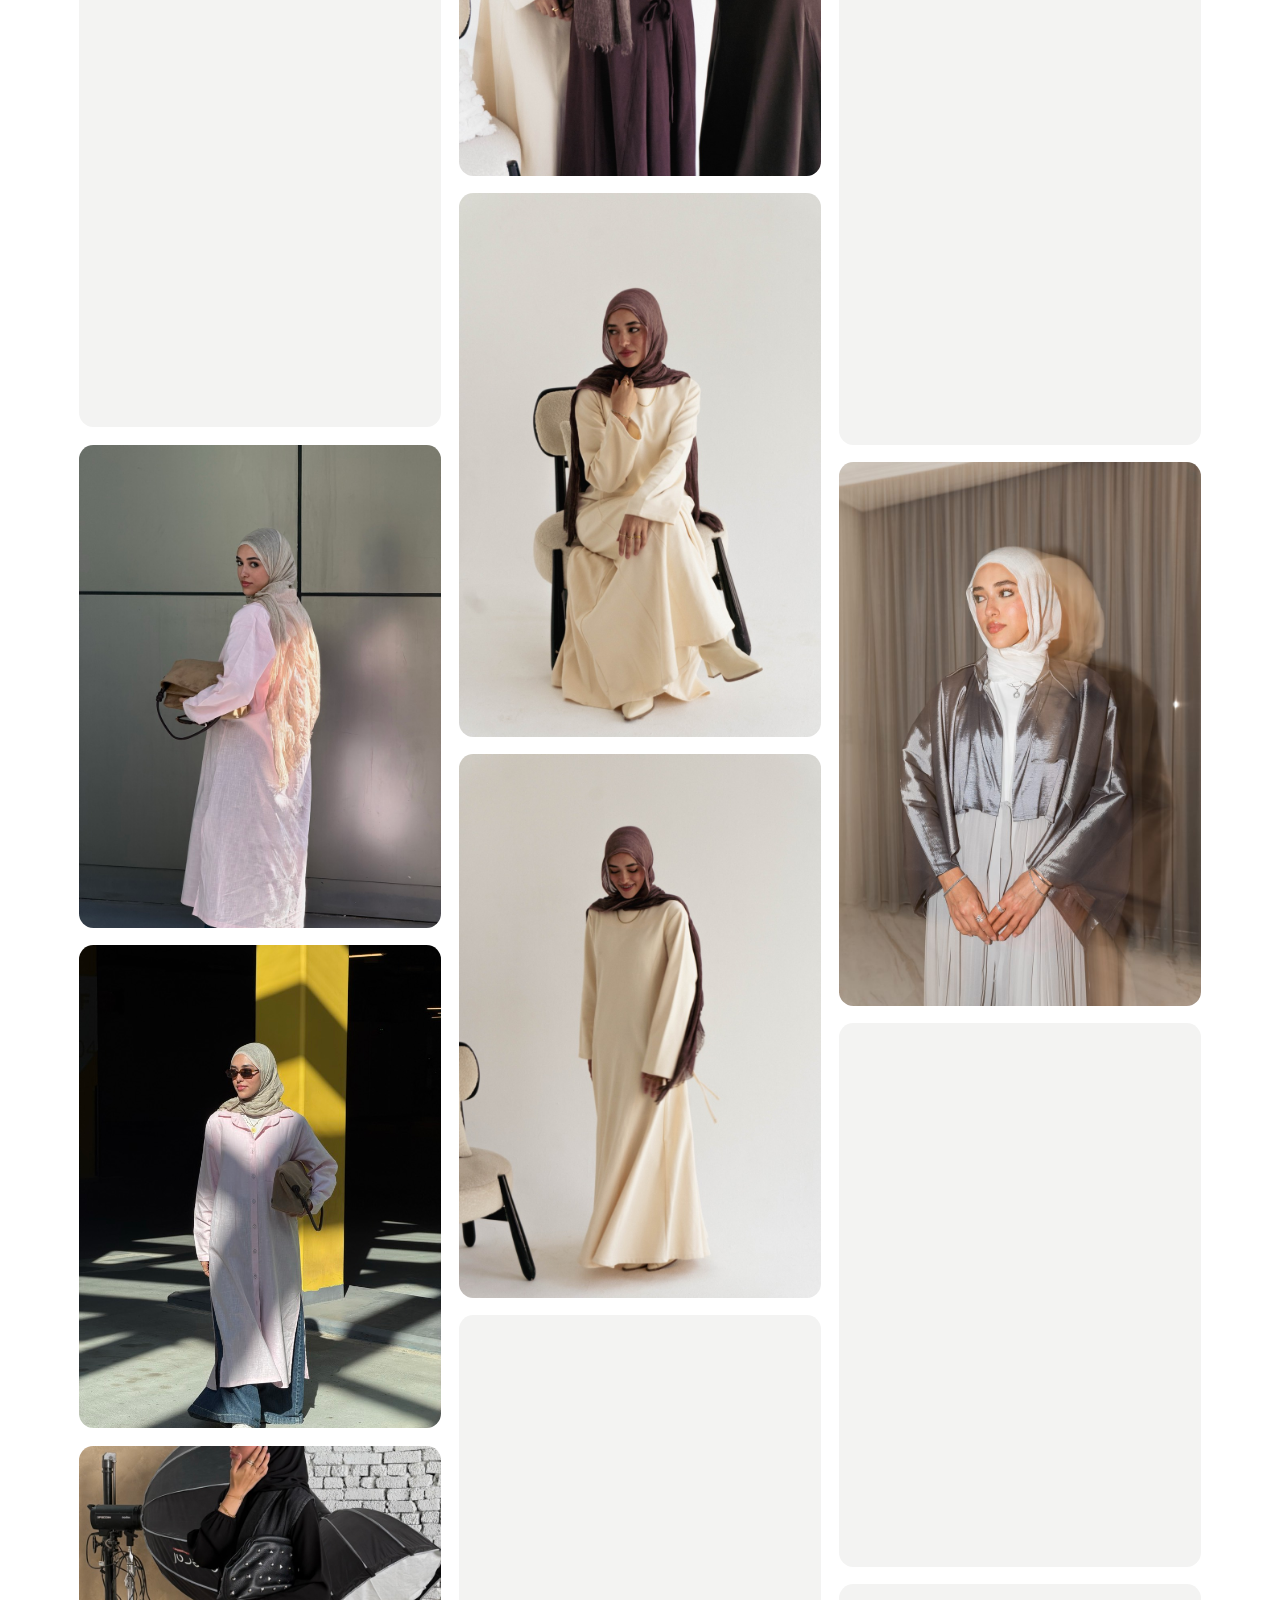
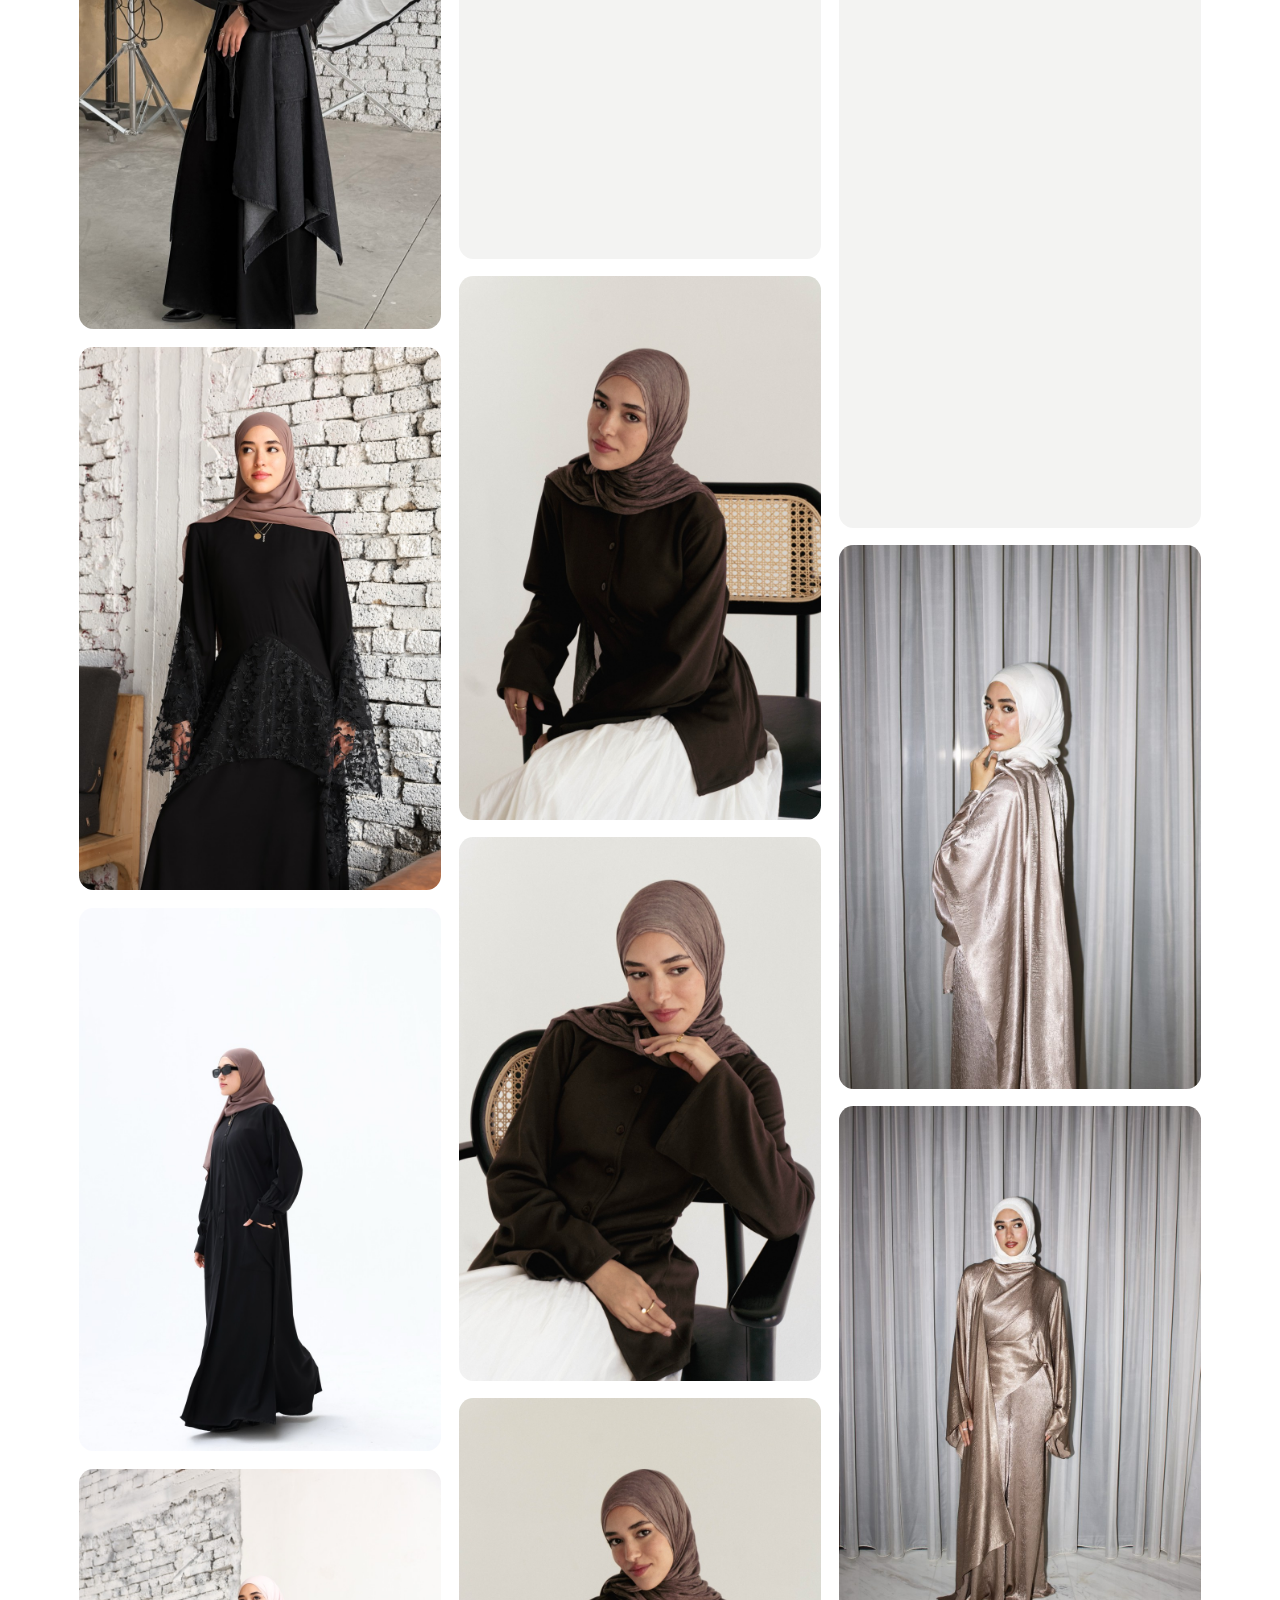
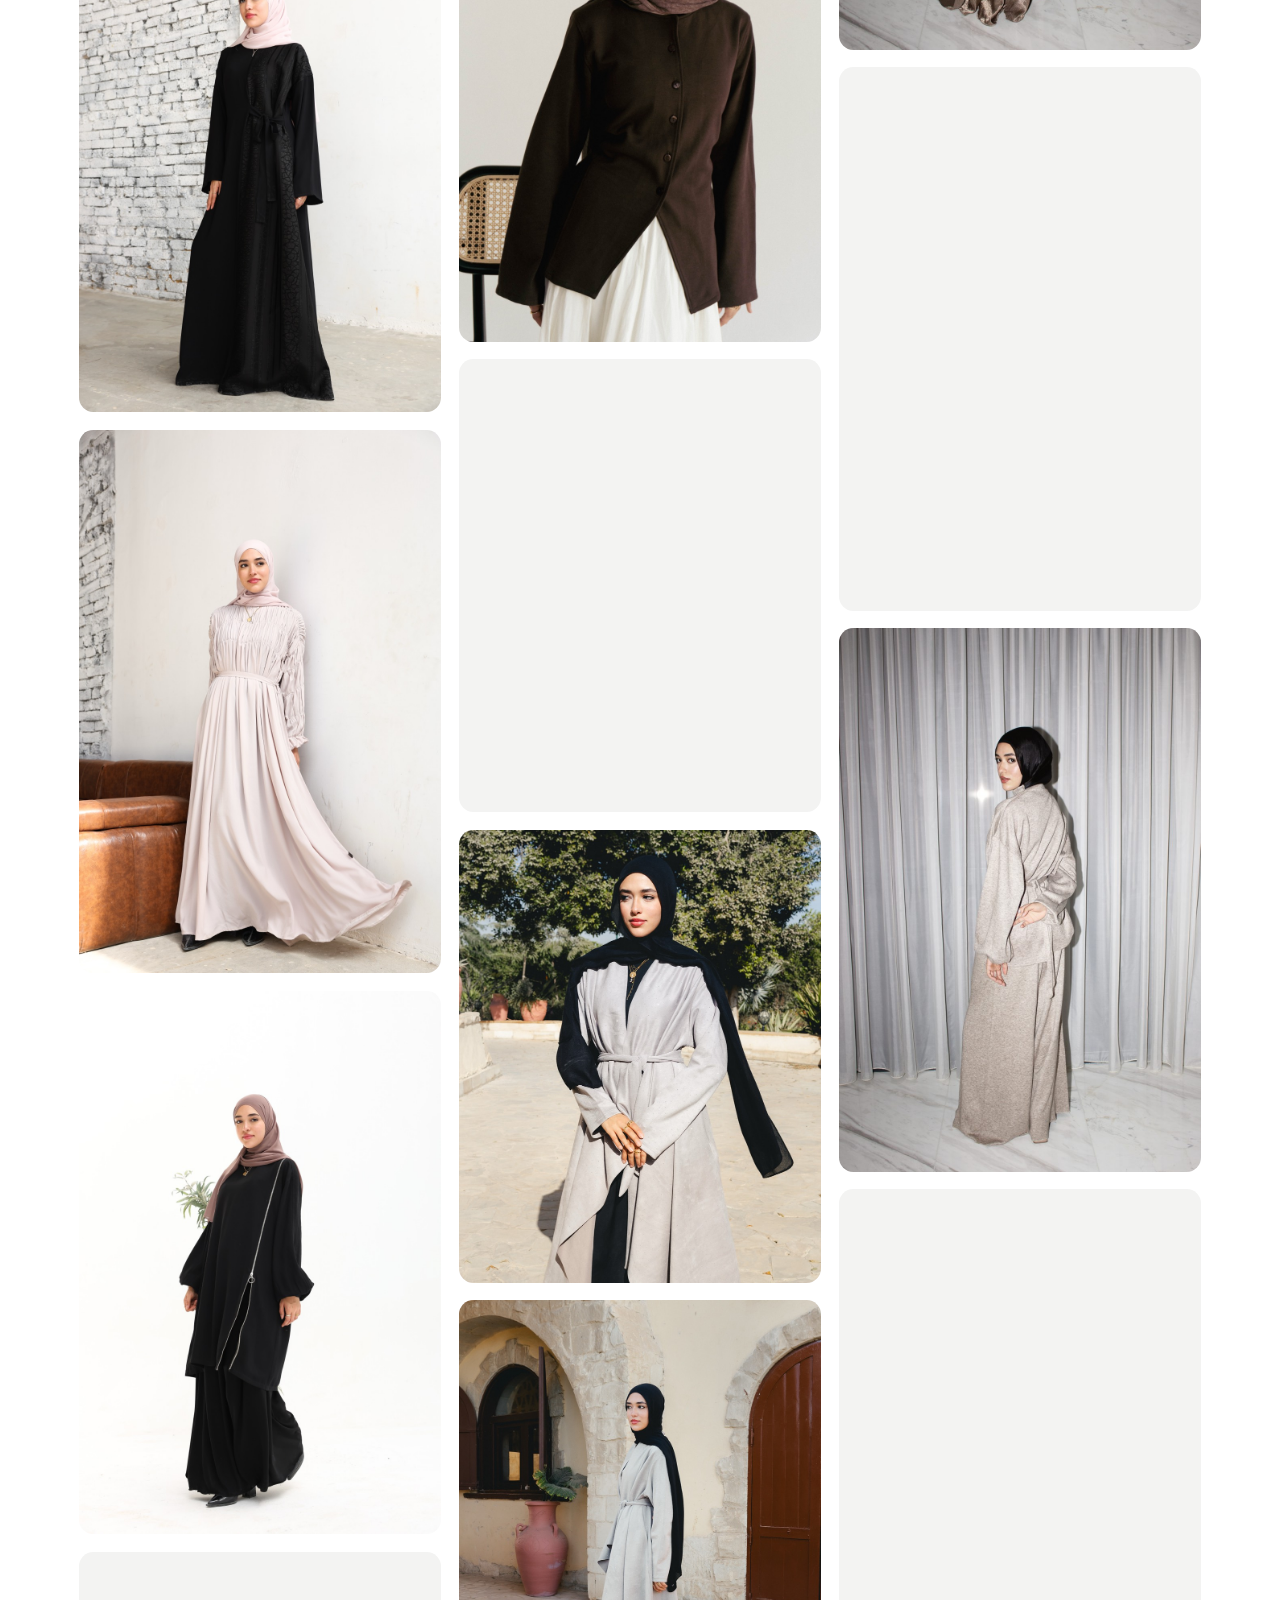
==== commit cc81fff9: "Studio Edit photos are Haize the Label The 15 satin and knit studio photos move under the existing H" ====
--- a/gallery/index.html
+++ b/gallery/index.html
@@ -11,12 +11,12 @@
   <meta property="og:description" content="Campaigns and editorials for modest fashion brands." />
   <link rel="canonical" href="https://boshrabelal.com/gallery" />
   <meta name="theme-color" content="#292426" />
-  <link rel="icon" href="/assets/favicon.svg?v=46" type="image/svg+xml" />
-  <link rel="apple-touch-icon" href="/assets/notion/dot-pink-tile.png?v=46" />
+  <link rel="icon" href="/assets/favicon.svg?v=47" type="image/svg+xml" />
+  <link rel="apple-touch-icon" href="/assets/notion/dot-pink-tile.png?v=47" />
   <link rel="preconnect" href="https://fonts.googleapis.com" />
   <link rel="preconnect" href="https://fonts.gstatic.com" crossorigin />
   <link href="https://fonts.googleapis.com/css2?family=Playfair+Display:ital,wght@0,400;0,500;0,600;1,400;1,500&family=Inter:wght@300;400;500&family=Amiri:ital@0;1&display=swap" rel="stylesheet" />
-  <link rel="stylesheet" href="/css/style.css?v=46" />
+  <link rel="stylesheet" href="/css/style.css?v=47" />
 </head>
 <body class="subpage">
 
@@ -74,7 +74,6 @@
             <button class="filter__opt" role="option" aria-selected="false" data-brand="sjaal">Sjaal</button>
             <button class="filter__opt" role="option" aria-selected="false" data-brand="minza">Minza</button>
             <button class="filter__opt" role="option" aria-selected="false" data-brand="modestedit">Modest Edit Shop</button>
-            <button class="filter__opt" role="option" aria-selected="false" data-brand="studio">Studio Edit</button>
           </div>
         </div>
       </div>
@@ -571,65 +570,65 @@
           <img src="/assets/gallery/ibriz/30.jpg" alt="Boshra for Ibriz Abaya" loading="lazy" decoding="async" />
           <figcaption>Ibriz Abaya</figcaption>
         </figure>
-        <figure class="gitem" data-brand="studio" data-name="Studio Edit">
-          <img src="/assets/gallery/studio/01.jpg" alt="Boshra for Studio Edit" loading="lazy" decoding="async" />
-          <figcaption>Studio Edit</figcaption>
-        </figure>
-        <figure class="gitem" data-brand="studio" data-name="Studio Edit">
-          <img src="/assets/gallery/studio/02.jpg" alt="Boshra for Studio Edit" loading="lazy" decoding="async" />
-          <figcaption>Studio Edit</figcaption>
-        </figure>
-        <figure class="gitem" data-brand="studio" data-name="Studio Edit">
-          <img src="/assets/gallery/studio/03.jpg" alt="Boshra for Studio Edit" loading="lazy" decoding="async" />
-          <figcaption>Studio Edit</figcaption>
-        </figure>
-        <figure class="gitem" data-brand="studio" data-name="Studio Edit">
-          <img src="/assets/gallery/studio/04.jpg" alt="Boshra for Studio Edit" loading="lazy" decoding="async" />
-          <figcaption>Studio Edit</figcaption>
-        </figure>
-        <figure class="gitem" data-brand="studio" data-name="Studio Edit">
-          <img src="/assets/gallery/studio/05.jpg" alt="Boshra for Studio Edit" loading="lazy" decoding="async" />
-          <figcaption>Studio Edit</figcaption>
-        </figure>
-        <figure class="gitem" data-brand="studio" data-name="Studio Edit">
-          <img src="/assets/gallery/studio/06.jpg" alt="Boshra for Studio Edit" loading="lazy" decoding="async" />
-          <figcaption>Studio Edit</figcaption>
-        </figure>
-        <figure class="gitem" data-brand="studio" data-name="Studio Edit">
-          <img src="/assets/gallery/studio/07.jpg" alt="Boshra for Studio Edit" loading="lazy" decoding="async" />
-          <figcaption>Studio Edit</figcaption>
-        </figure>
-        <figure class="gitem" data-brand="studio" data-name="Studio Edit">
-          <img src="/assets/gallery/studio/08.jpg" alt="Boshra for Studio Edit" loading="lazy" decoding="async" />
-          <figcaption>Studio Edit</figcaption>
-        </figure>
-        <figure class="gitem" data-brand="studio" data-name="Studio Edit">
-          <img src="/assets/gallery/studio/09.jpg" alt="Boshra for Studio Edit" loading="lazy" decoding="async" />
-          <figcaption>Studio Edit</figcaption>
-        </figure>
-        <figure class="gitem" data-brand="studio" data-name="Studio Edit">
-          <img src="/assets/gallery/studio/10.jpg" alt="Boshra for Studio Edit" loading="lazy" decoding="async" />
-          <figcaption>Studio Edit</figcaption>
-        </figure>
-        <figure class="gitem" data-brand="studio" data-name="Studio Edit">
-          <img src="/assets/gallery/studio/11.jpg" alt="Boshra for Studio Edit" loading="lazy" decoding="async" />
-          <figcaption>Studio Edit</figcaption>
-        </figure>
-        <figure class="gitem" data-brand="studio" data-name="Studio Edit">
-          <img src="/assets/gallery/studio/12.jpg" alt="Boshra for Studio Edit" loading="lazy" decoding="async" />
-          <figcaption>Studio Edit</figcaption>
-        </figure>
-        <figure class="gitem" data-brand="studio" data-name="Studio Edit">
-          <img src="/assets/gallery/studio/13.jpg" alt="Boshra for Studio Edit" loading="lazy" decoding="async" />
-          <figcaption>Studio Edit</figcaption>
-        </figure>
-        <figure class="gitem" data-brand="studio" data-name="Studio Edit">
-          <img src="/assets/gallery/studio/14.jpg" alt="Boshra for Studio Edit" loading="lazy" decoding="async" />
-          <figcaption>Studio Edit</figcaption>
-        </figure>
-        <figure class="gitem" data-brand="studio" data-name="Studio Edit">
-          <img src="/assets/gallery/studio/15.jpg" alt="Boshra for Studio Edit" loading="lazy" decoding="async" />
-          <figcaption>Studio Edit</figcaption>
+        <figure class="gitem" data-brand="haize" data-name="Haize the Label">
+          <img src="/assets/gallery/haize/09.jpg" alt="Boshra for Haize the Label" loading="lazy" decoding="async" />
+          <figcaption>Haize the Label</figcaption>
+        </figure>
+        <figure class="gitem" data-brand="haize" data-name="Haize the Label">
+          <img src="/assets/gallery/haize/10.jpg" alt="Boshra for Haize the Label" loading="lazy" decoding="async" />
+          <figcaption>Haize the Label</figcaption>
+        </figure>
+        <figure class="gitem" data-brand="haize" data-name="Haize the Label">
+          <img src="/assets/gallery/haize/11.jpg" alt="Boshra for Haize the Label" loading="lazy" decoding="async" />
+          <figcaption>Haize the Label</figcaption>
+        </figure>
+        <figure class="gitem" data-brand="haize" data-name="Haize the Label">
+          <img src="/assets/gallery/haize/12.jpg" alt="Boshra for Haize the Label" loading="lazy" decoding="async" />
+          <figcaption>Haize the Label</figcaption>
+        </figure>
+        <figure class="gitem" data-brand="haize" data-name="Haize the Label">
+          <img src="/assets/gallery/haize/13.jpg" alt="Boshra for Haize the Label" loading="lazy" decoding="async" />
+          <figcaption>Haize the Label</figcaption>
+        </figure>
+        <figure class="gitem" data-brand="haize" data-name="Haize the Label">
+          <img src="/assets/gallery/haize/14.jpg" alt="Boshra for Haize the Label" loading="lazy" decoding="async" />
+          <figcaption>Haize the Label</figcaption>
+        </figure>
+        <figure class="gitem" data-brand="haize" data-name="Haize the Label">
+          <img src="/assets/gallery/haize/15.jpg" alt="Boshra for Haize the Label" loading="lazy" decoding="async" />
+          <figcaption>Haize the Label</figcaption>
+        </figure>
+        <figure class="gitem" data-brand="haize" data-name="Haize the Label">
+          <img src="/assets/gallery/haize/16.jpg" alt="Boshra for Haize the Label" loading="lazy" decoding="async" />
+          <figcaption>Haize the Label</figcaption>
+        </figure>
+        <figure class="gitem" data-brand="haize" data-name="Haize the Label">
+          <img src="/assets/gallery/haize/17.jpg" alt="Boshra for Haize the Label" loading="lazy" decoding="async" />
+          <figcaption>Haize the Label</figcaption>
+        </figure>
+        <figure class="gitem" data-brand="haize" data-name="Haize the Label">
+          <img src="/assets/gallery/haize/18.jpg" alt="Boshra for Haize the Label" loading="lazy" decoding="async" />
+          <figcaption>Haize the Label</figcaption>
+        </figure>
+        <figure class="gitem" data-brand="haize" data-name="Haize the Label">
+          <img src="/assets/gallery/haize/19.jpg" alt="Boshra for Haize the Label" loading="lazy" decoding="async" />
+          <figcaption>Haize the Label</figcaption>
+        </figure>
+        <figure class="gitem" data-brand="haize" data-name="Haize the Label">
+          <img src="/assets/gallery/haize/20.jpg" alt="Boshra for Haize the Label" loading="lazy" decoding="async" />
+          <figcaption>Haize the Label</figcaption>
+        </figure>
+        <figure class="gitem" data-brand="haize" data-name="Haize the Label">
+          <img src="/assets/gallery/haize/21.jpg" alt="Boshra for Haize the Label" loading="lazy" decoding="async" />
+          <figcaption>Haize the Label</figcaption>
+        </figure>
+        <figure class="gitem" data-brand="haize" data-name="Haize the Label">
+          <img src="/assets/gallery/haize/22.jpg" alt="Boshra for Haize the Label" loading="lazy" decoding="async" />
+          <figcaption>Haize the Label</figcaption>
+        </figure>
+        <figure class="gitem" data-brand="haize" data-name="Haize the Label">
+          <img src="/assets/gallery/haize/23.jpg" alt="Boshra for Haize the Label" loading="lazy" decoding="async" />
+          <figcaption>Haize the Label</figcaption>
         </figure>
         <figure class="gitem" data-brand="blackcloset" data-name="The Black Closet">
           <img src="/assets/gallery/blackcloset/09.jpg" alt="Boshra for The Black Closet" loading="lazy" decoding="async" />
@@ -765,7 +764,7 @@
     <button class="lightbox__nav lightbox__nav--next" id="lbNext" aria-label="Next">→</button>
   </div>
 
-  <script src="/js/main.js?v=46"></script>
-  <script src="/js/gallery.js?v=46"></script>
+  <script src="/js/main.js?v=47"></script>
+  <script src="/js/gallery.js?v=47"></script>
 </body>
 </html>
